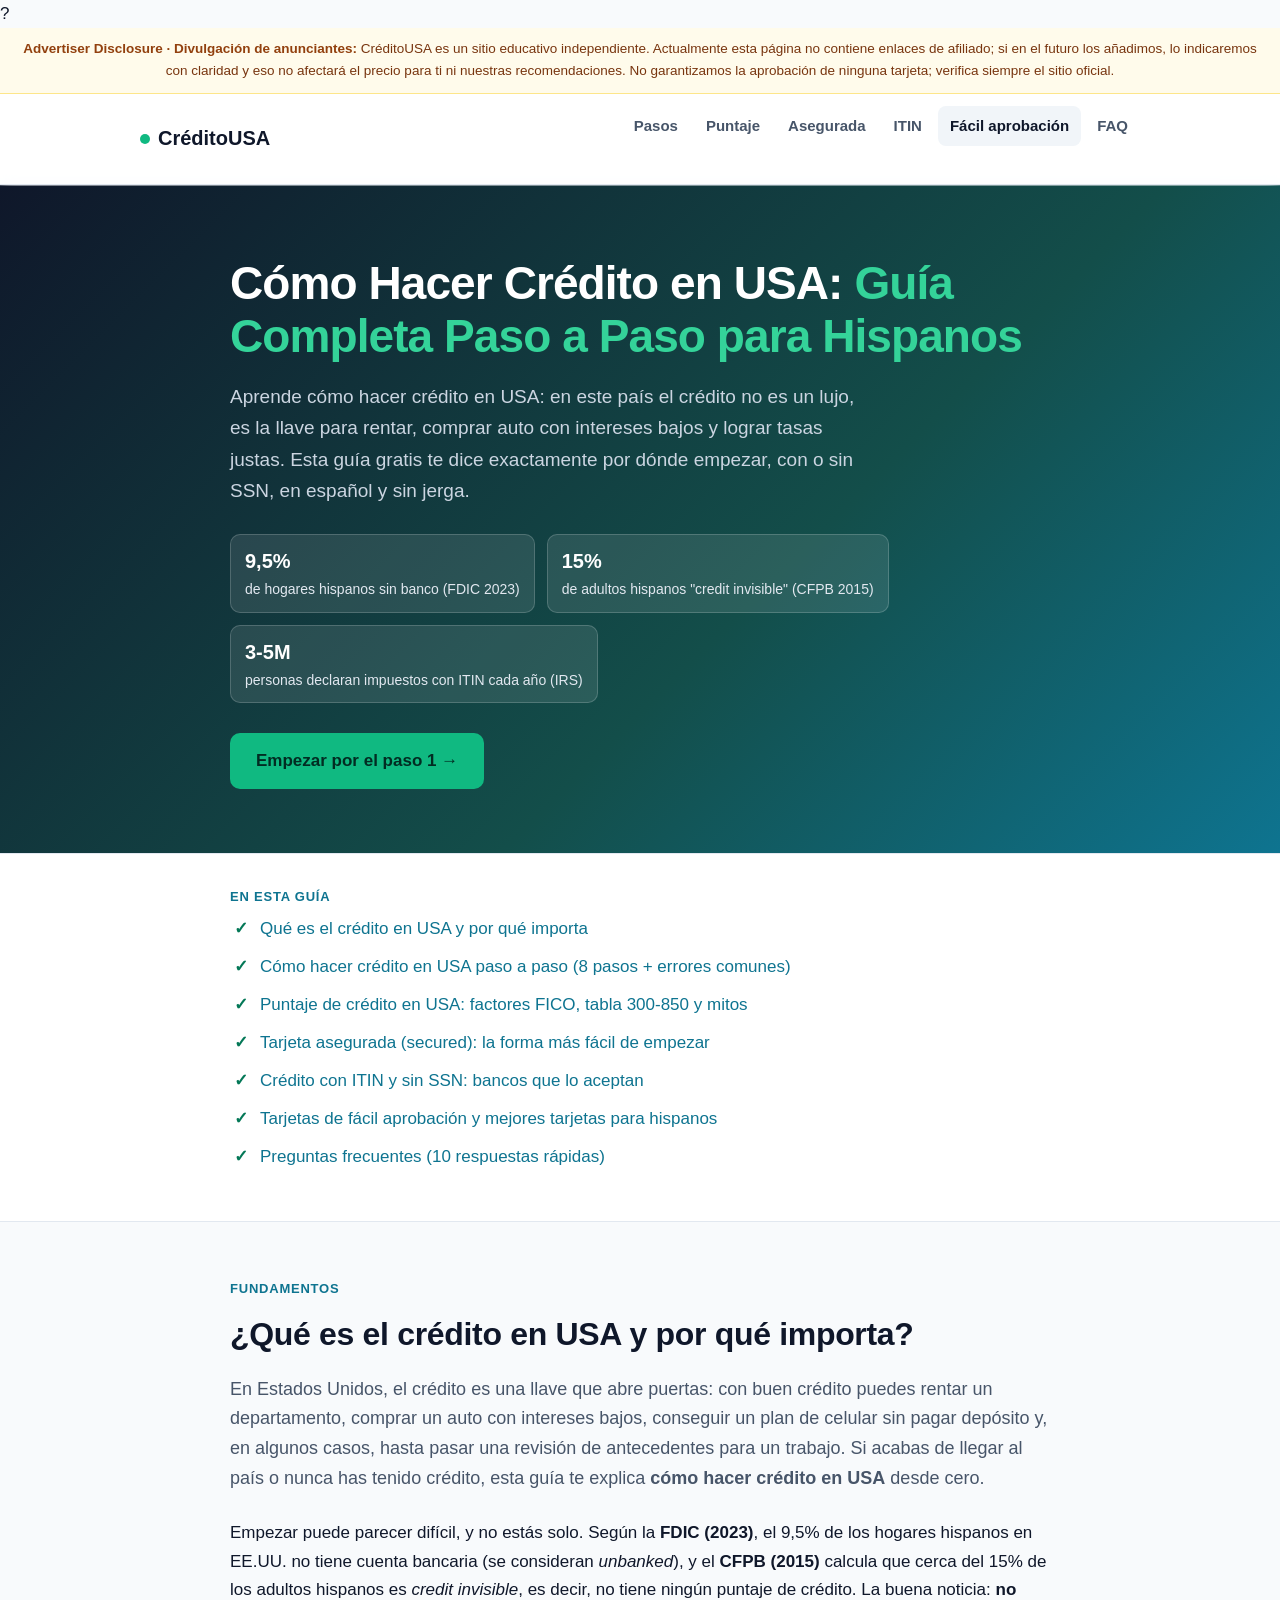
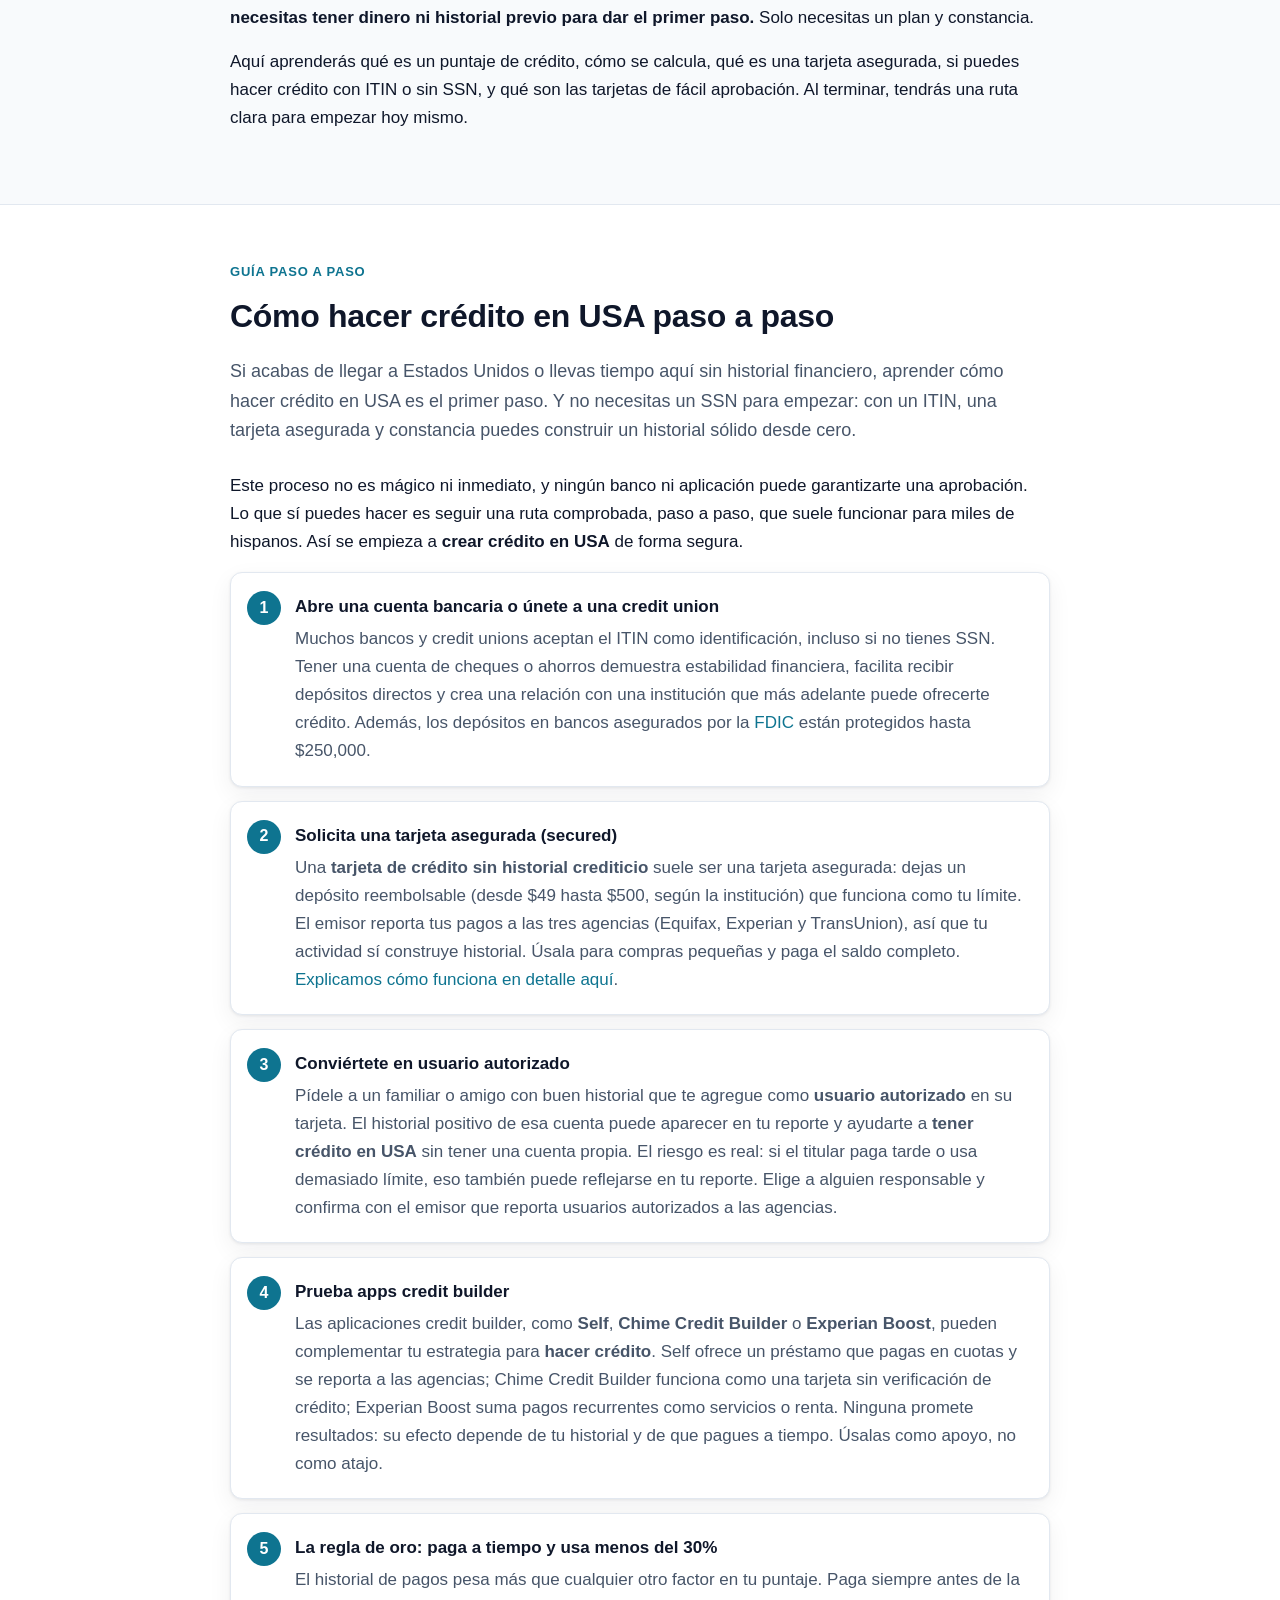
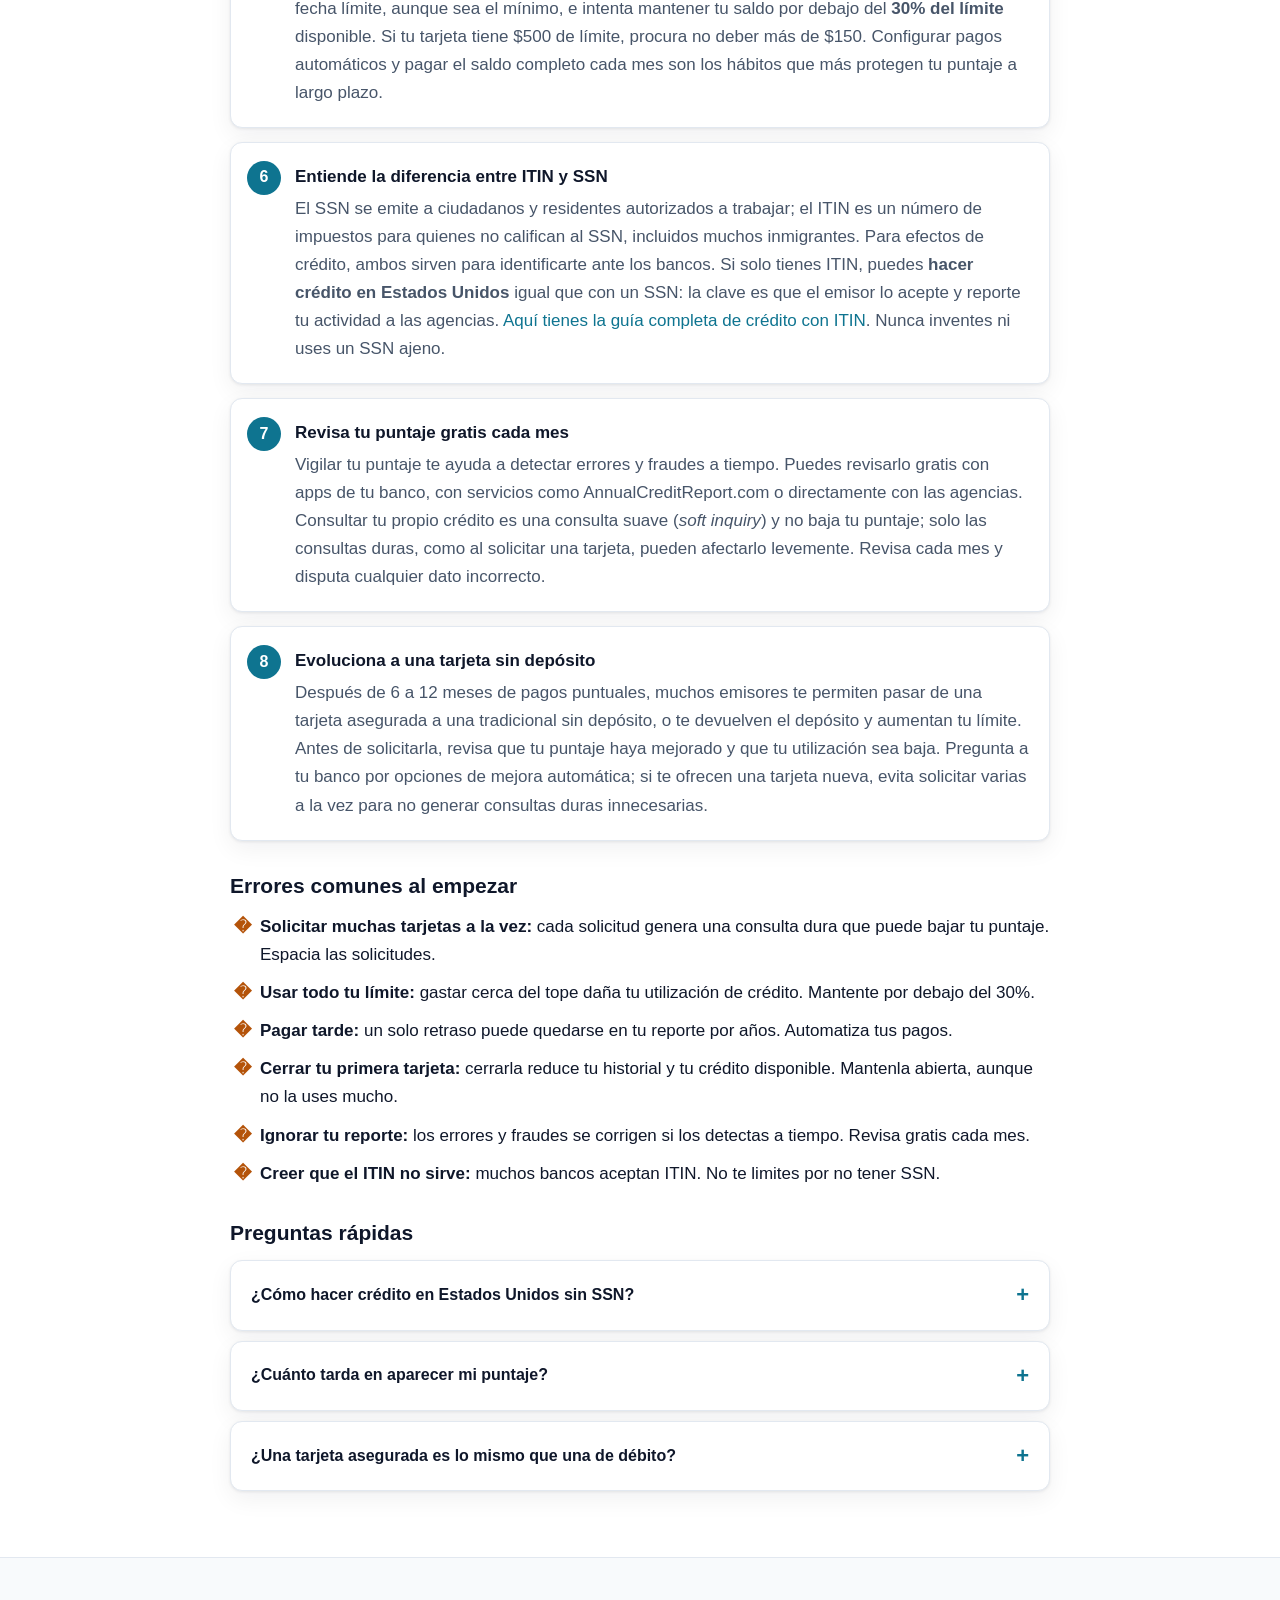
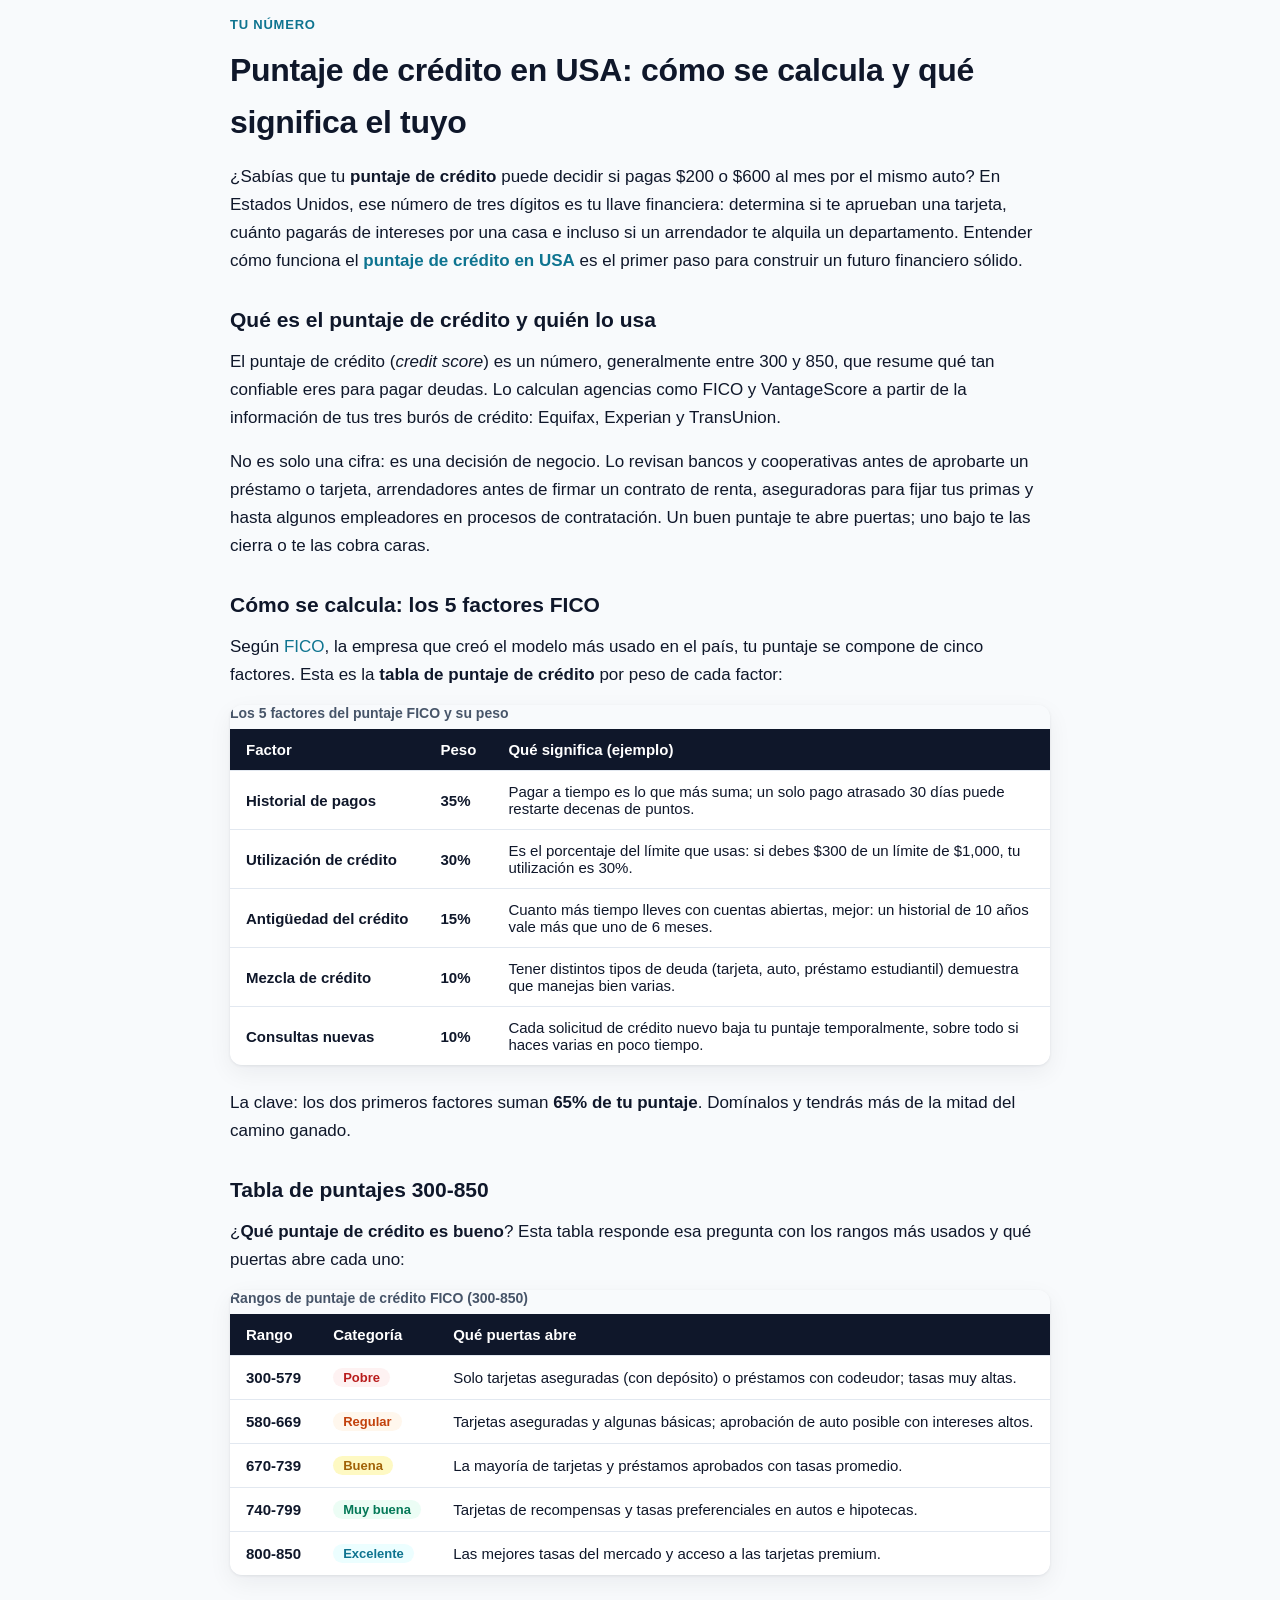
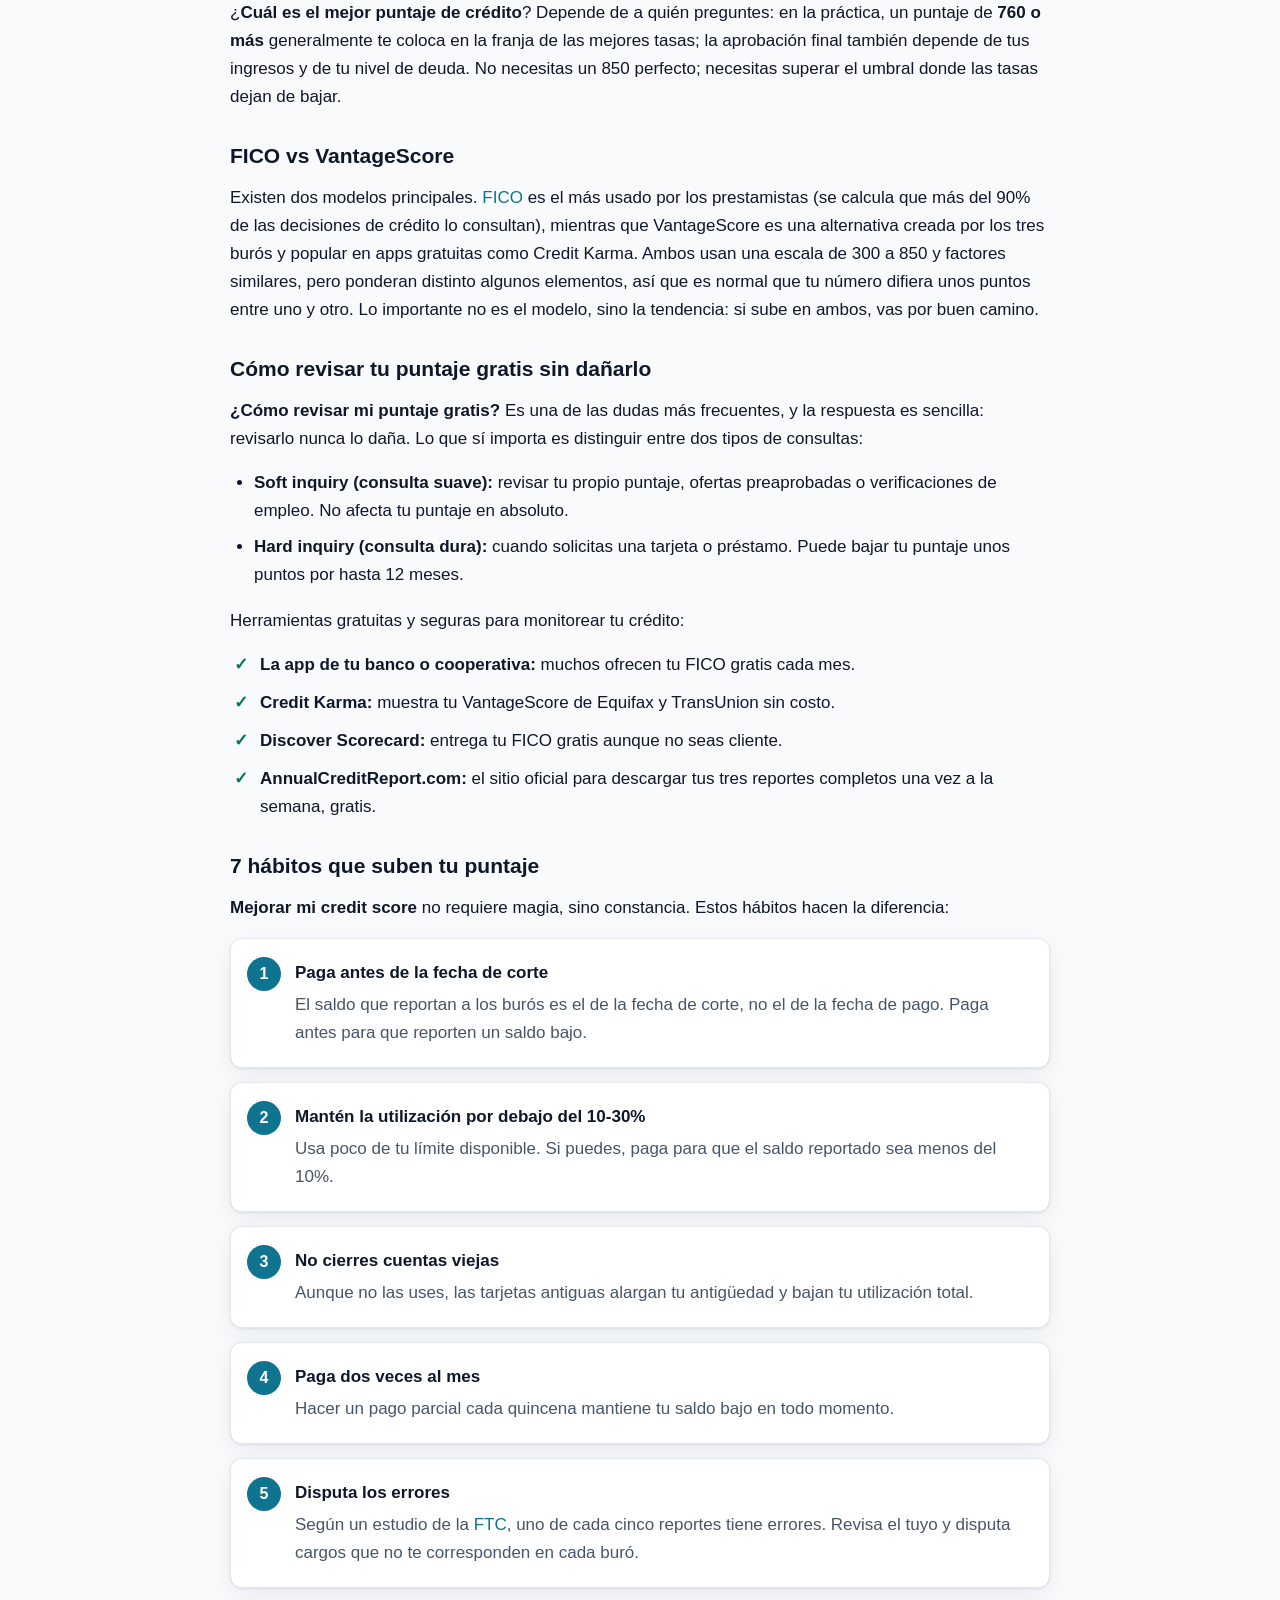
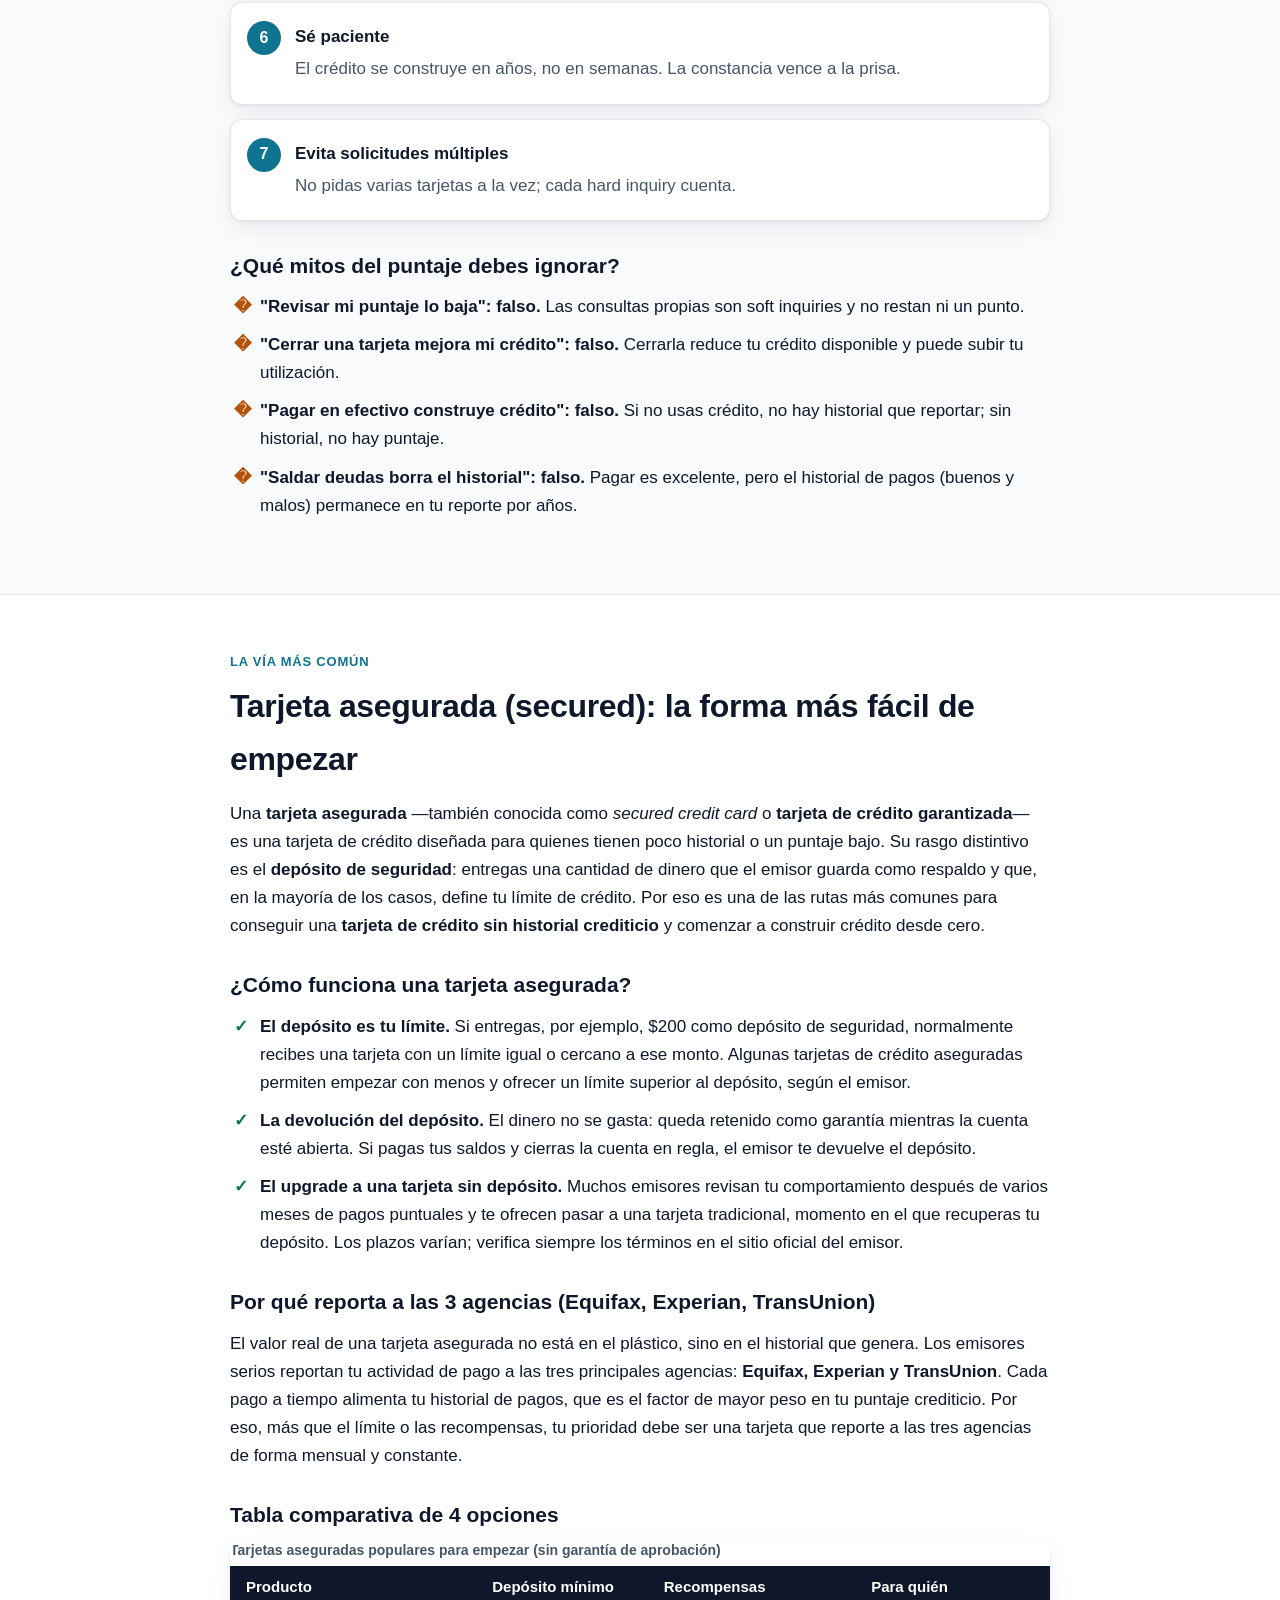
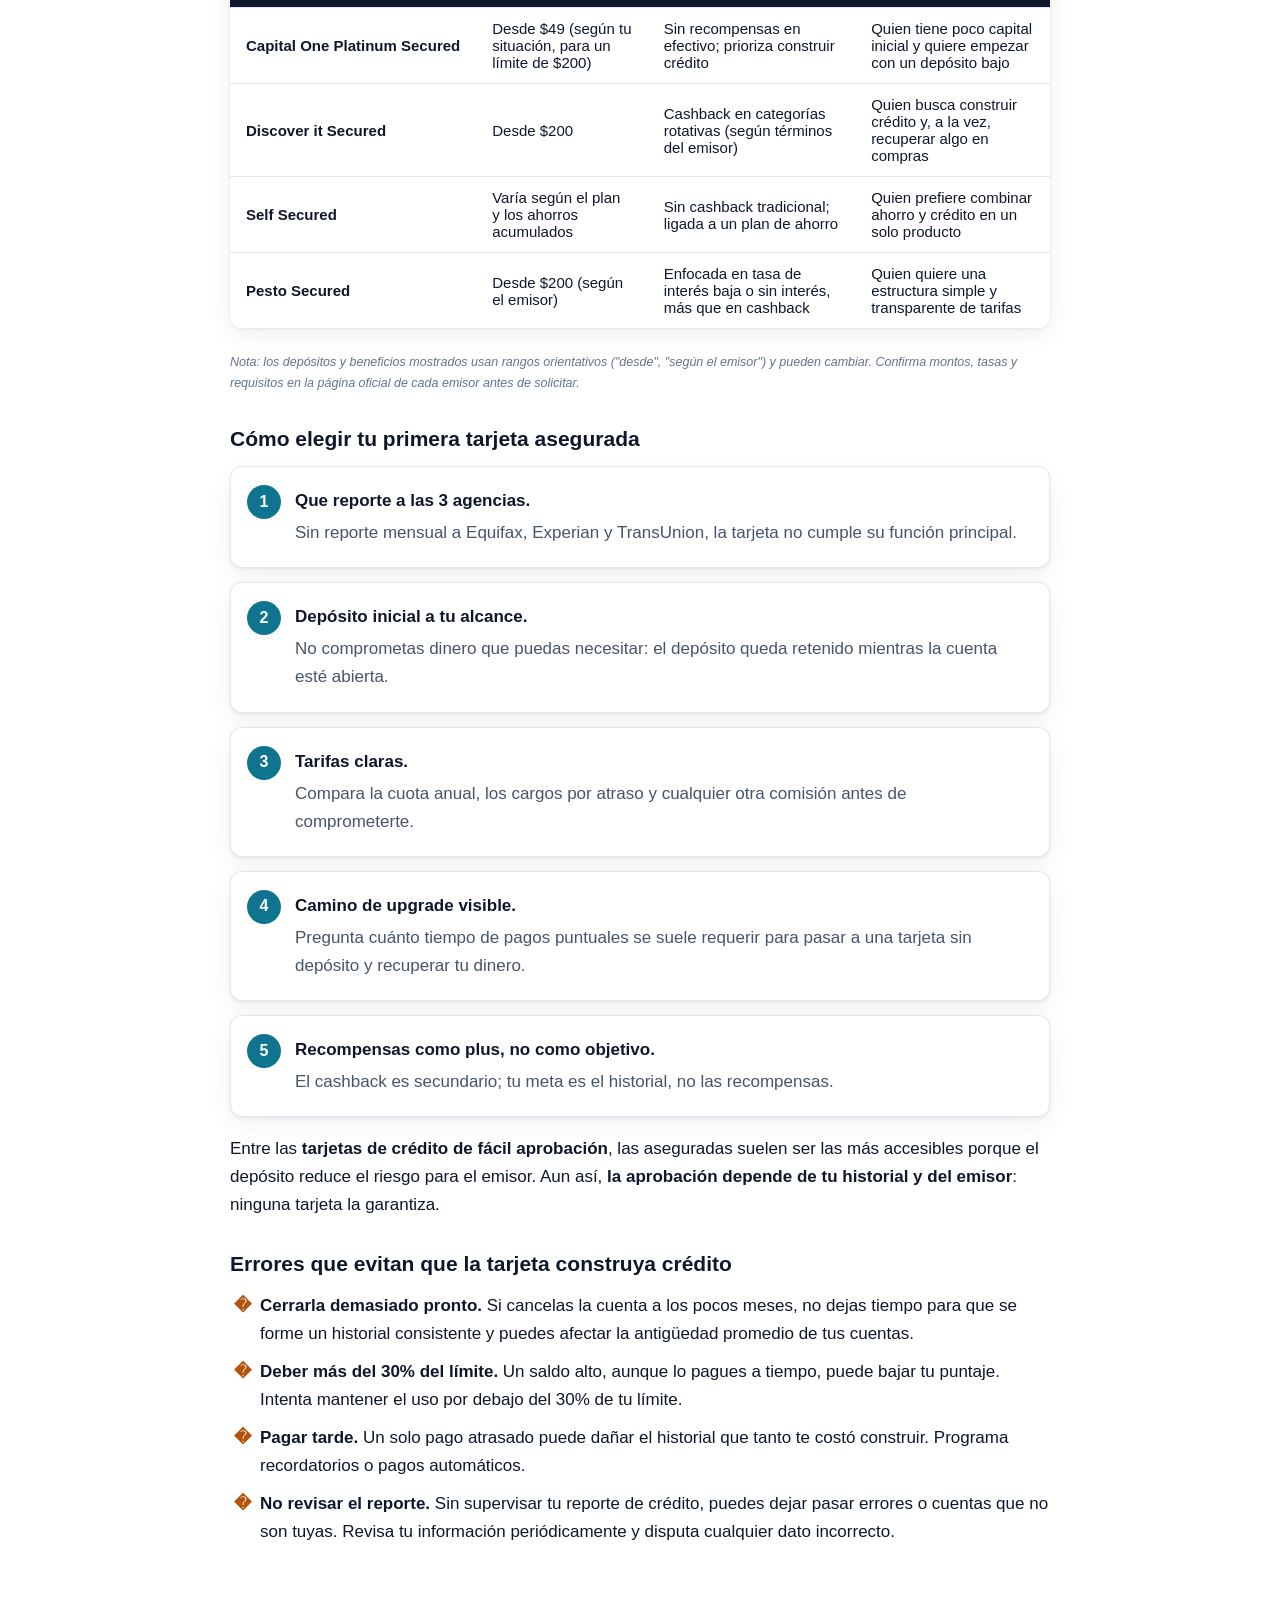
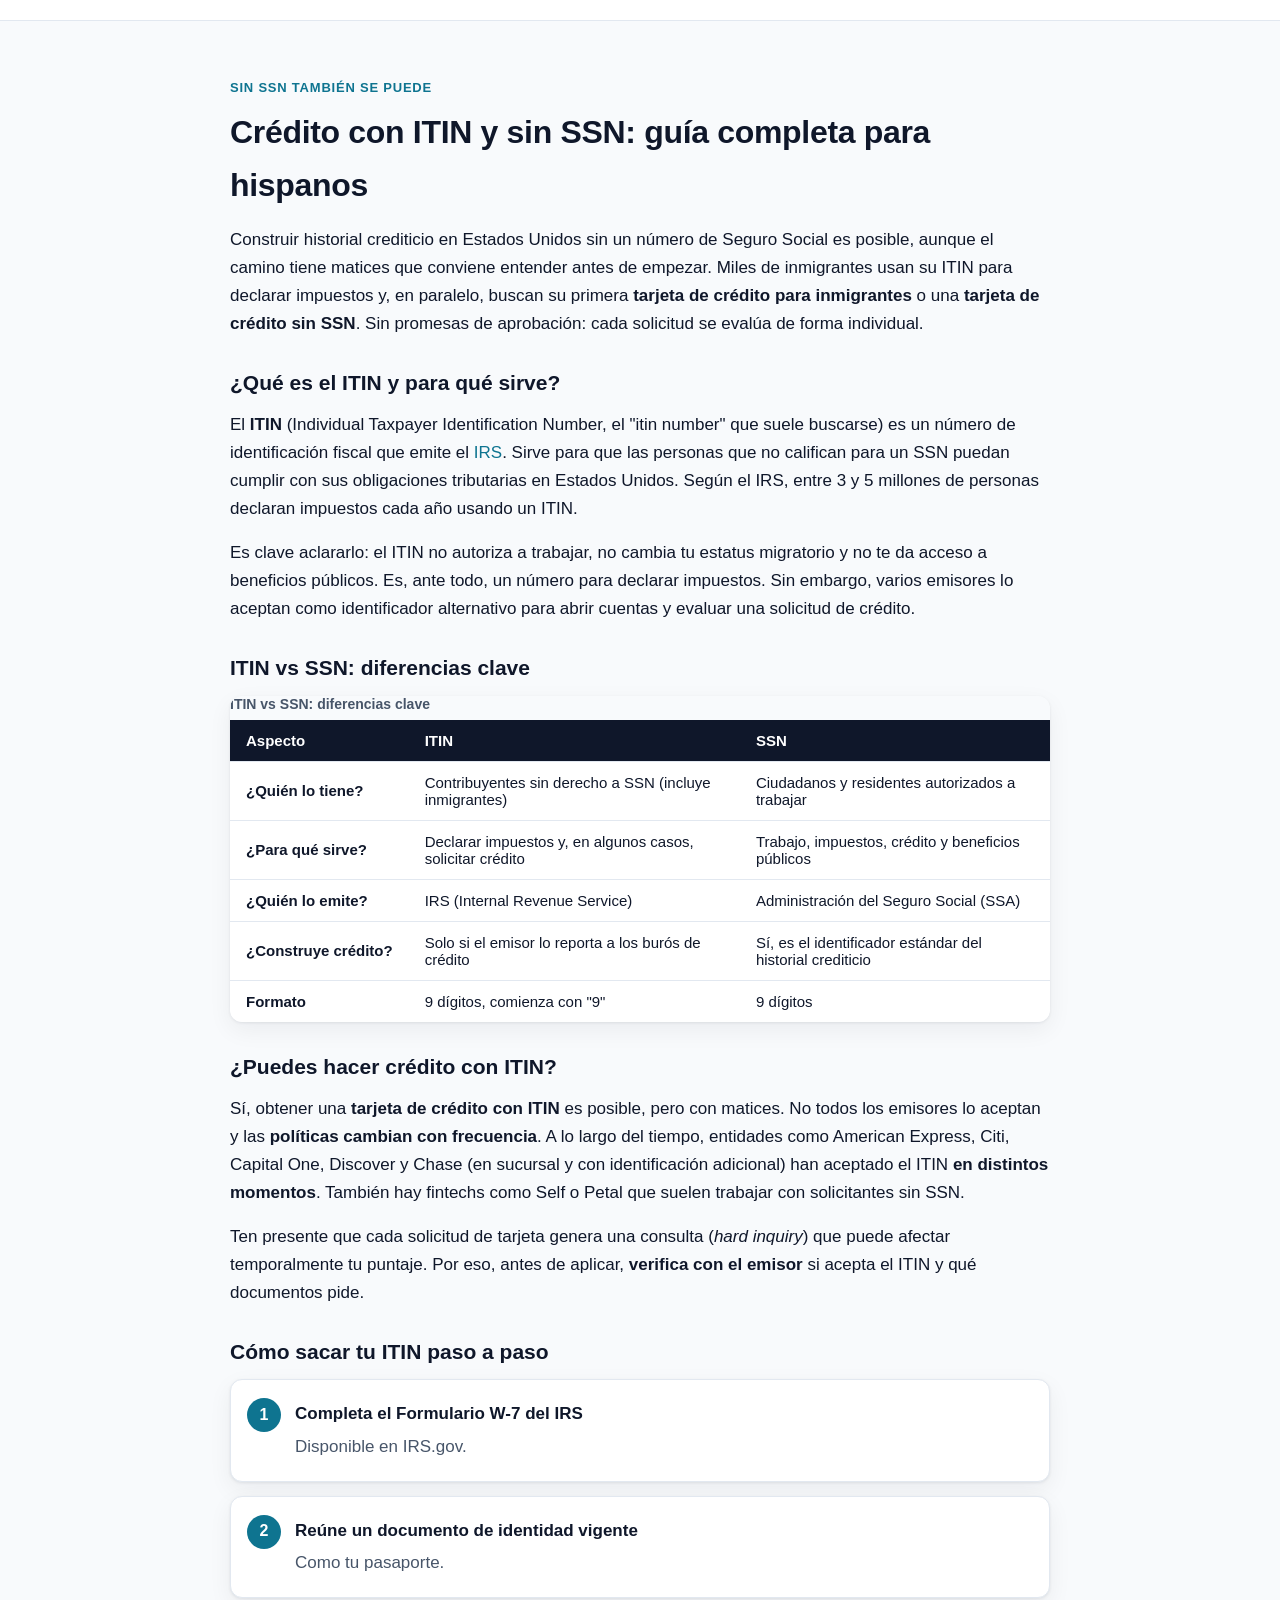
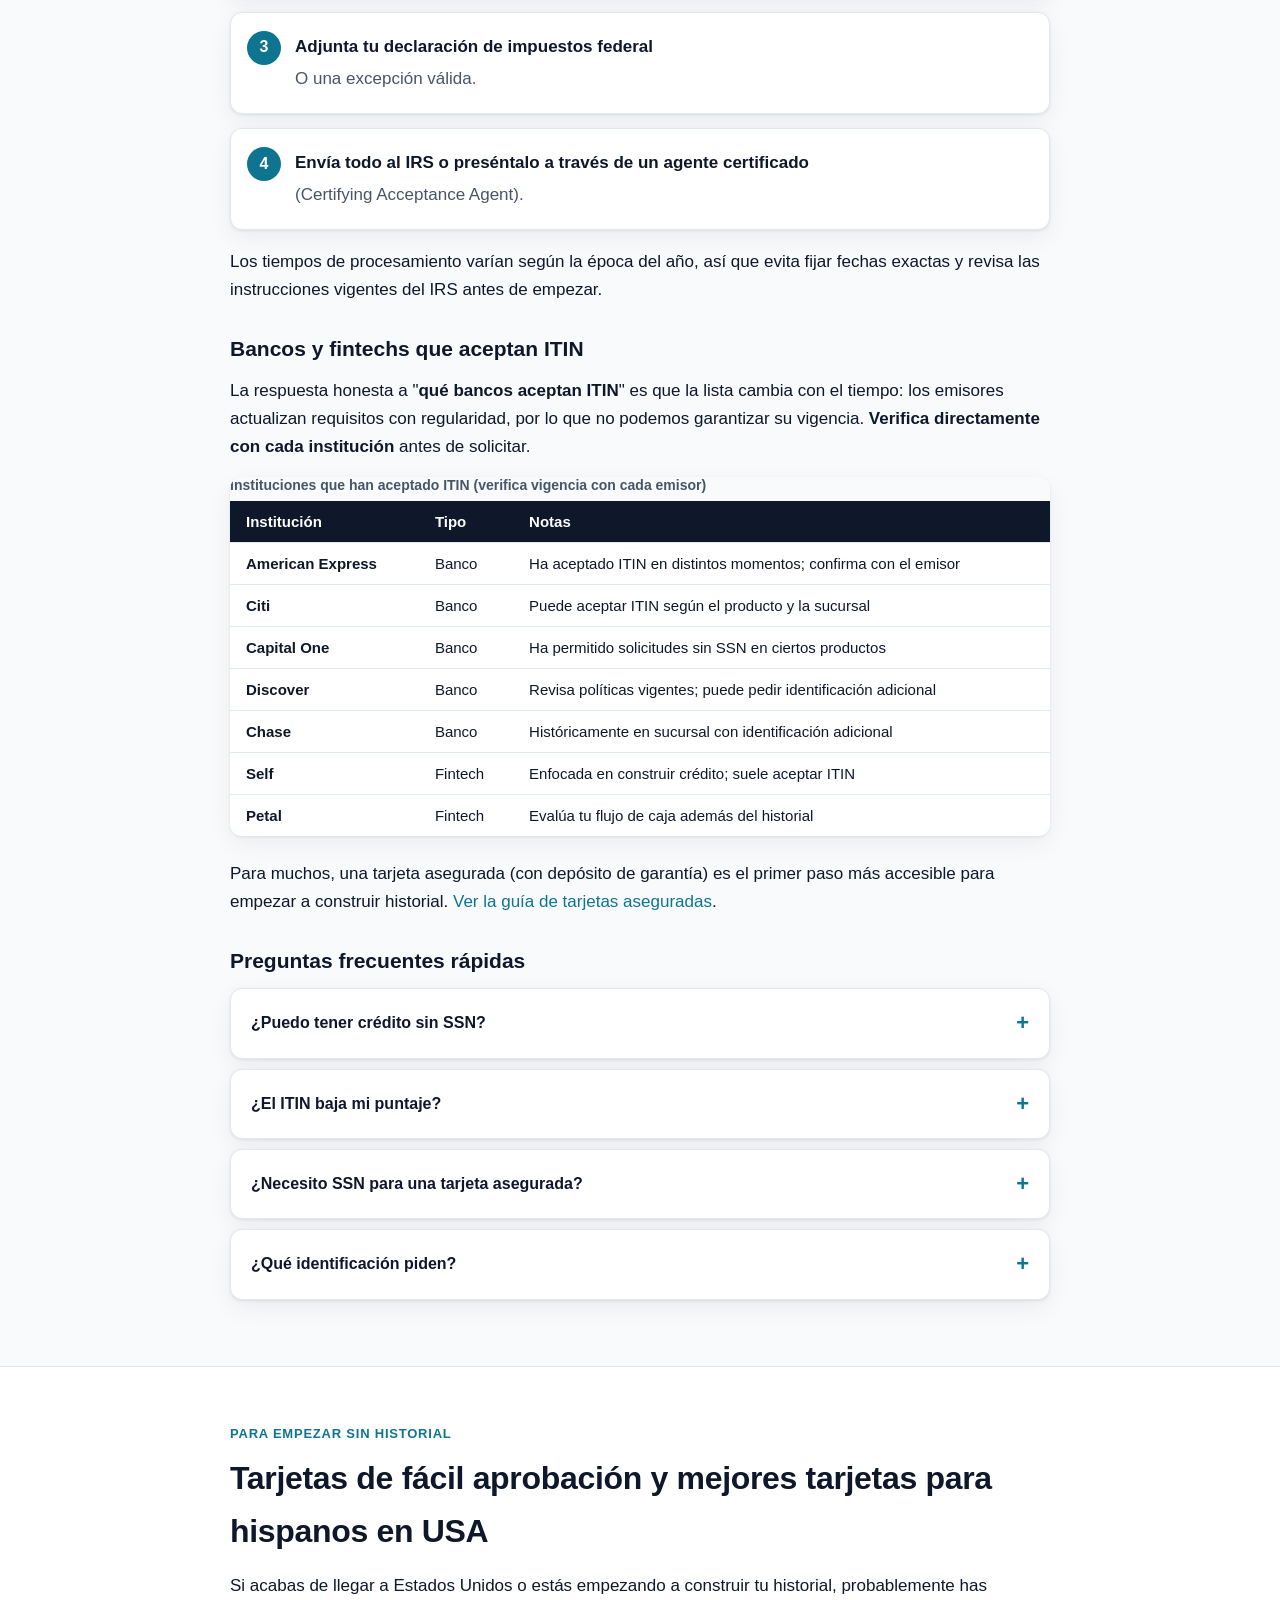
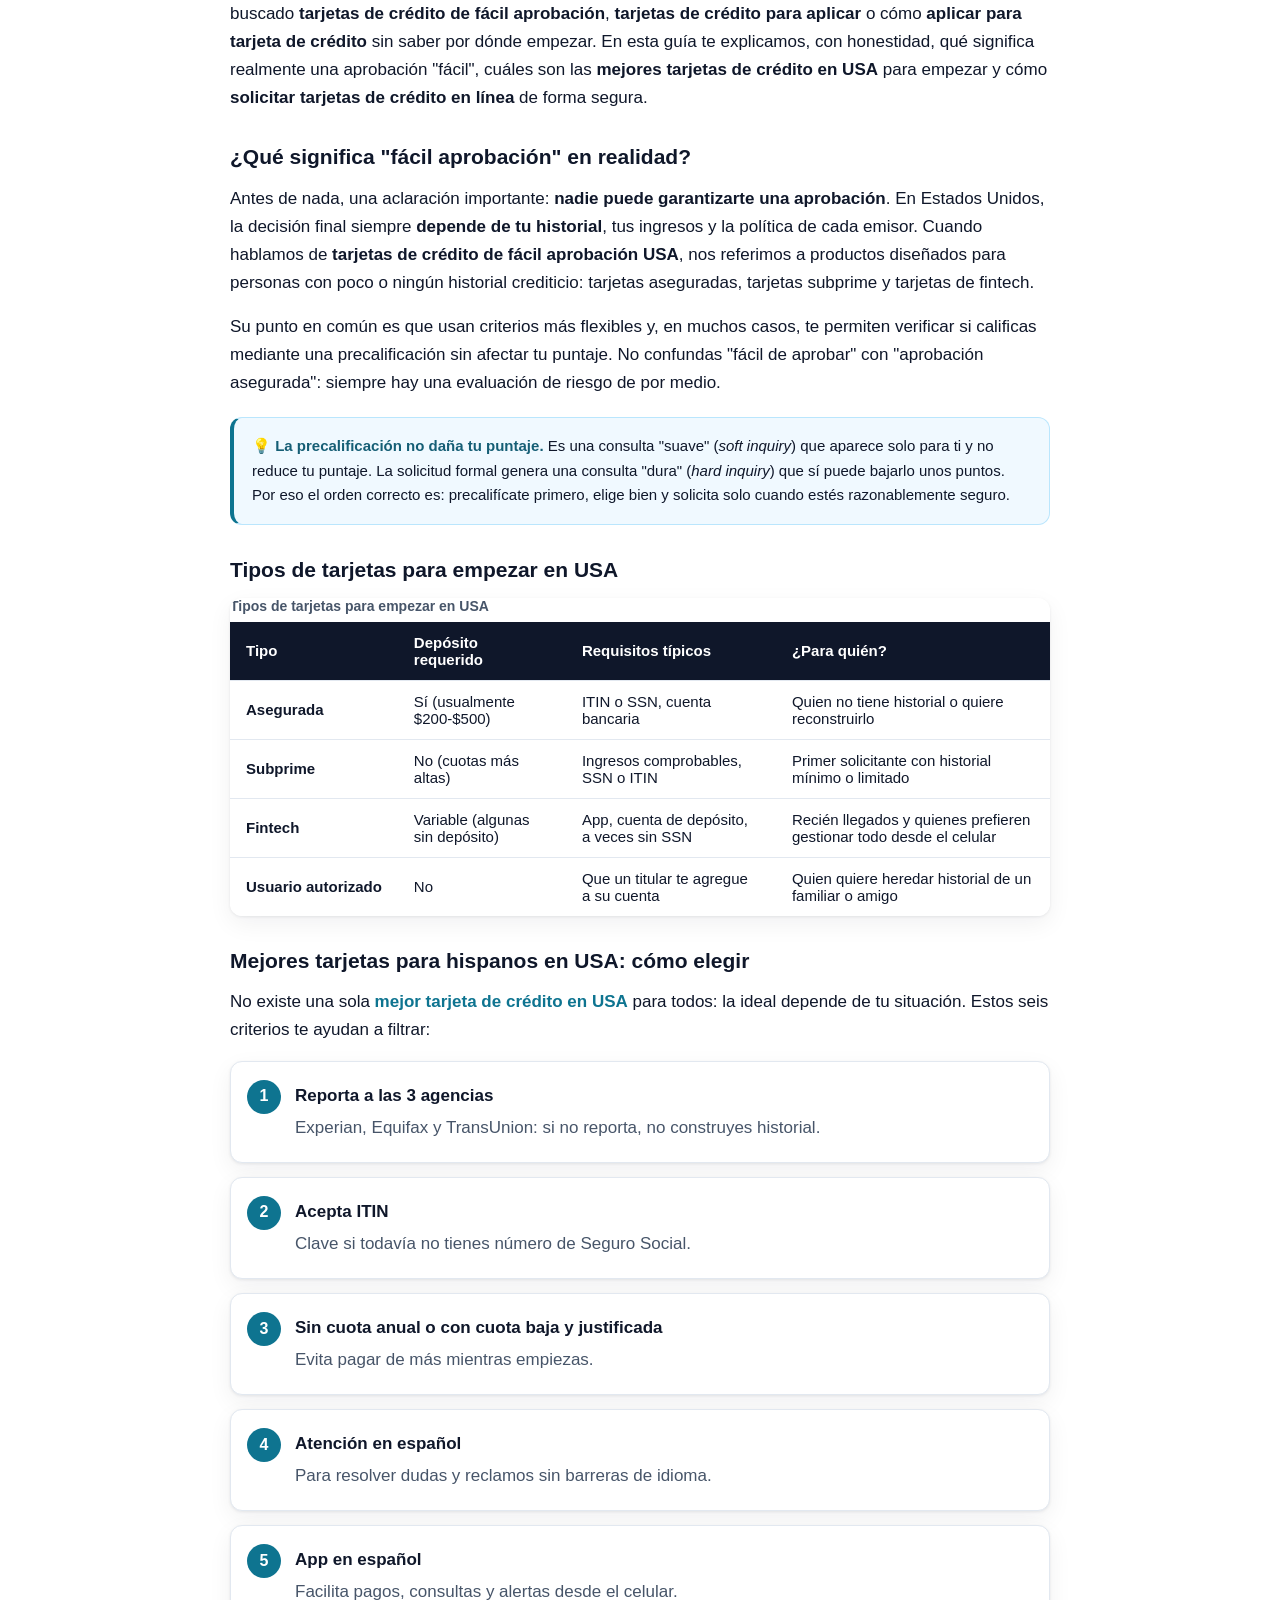
==== index.html @ 1b440df9 "AdSense activado: script ca-pub-7245720759435664 en las 9 paginas + ads.txt" ====
?<!DOCTYPE html>
<html lang="es-US">
<head>
  <meta charset="UTF-8">
  <meta name="viewport" content="width=device-width, initial-scale=1.0">
  <meta name="theme-color" content="#0f172a">
  <meta name="google-site-verification" content="hotkY3q_j-_BG18bc9ECQmOYBZWnYcX5GaTCmYU3yUA">
  <meta name="google-site-verification" content="dNb41MbuG1x6GRv_H_k3tmC1hc7hOc1vpFfg6Ubph-Q">
  <link rel="icon" href="data:image/svg+xml,%3Csvg xmlns='http://www.w3.org/2000/svg' viewBox='0 0 100 100'%3E%3Crect width='100' height='100' rx='22' fill='%230e7490'/%3E%3Ctext x='50' y='70' font-size='54' text-anchor='middle' fill='%23ffffff' font-family='Arial,sans-serif' font-weight='bold'%3EC%3C/text%3E%3C/svg%3E">
  <script async src="https://pagead2.googlesyndication.com/pagead/js/adsbygoogle.js?client=ca-pub-7245720759435664" crossorigin="anonymous"></script>
  <title>Cómo Hacer Crédito en USA: Guía Paso a Paso (2026)</title>
  <meta name="description" content="Aprende cómo hacer crédito en USA paso a paso: tarjeta asegurada, puntaje, ITIN vs SSN y fácil aprobación. Guía para hispanos sin historial.">
  <link rel="canonical" href="https://credito-usa.github.io/">
  <link rel="alternate" hreflang="es-US" href="https://credito-usa.github.io/">
  <link rel="alternate" hreflang="x-default" href="https://credito-usa.github.io/">
  <meta name="robots" content="index, follow, max-image-preview:large, max-snippet:-1, max-video-preview:-1">

  
  <meta property="og:type" content="article">
  <meta property="og:site_name" content="CréditoUSA">
  <meta property="og:title" content="Cómo Hacer Crédito en USA: Guía Paso a Paso (2026)">
  <meta property="og:description" content="Aprende cómo hacer crédito en USA paso a paso: tarjeta asegurada, puntaje de crédito, ITIN vs SSN y tarjetas de fácil aprobación. Guía en español para hispanos sin historial.">
  <meta property="og:url" content="https://credito-usa.github.io/">
  <meta property="og:locale" content="es_US">
  <meta property="og:image" content="https://credito-usa.github.io/og-image.png">
  <meta property="og:image:width" content="1200">
  <meta property="og:image:height" content="630">
  <meta property="og:image:alt" content="CréditoUSA — Cómo hacer crédito en USA: guía paso a paso para hispanos">

  
  <meta name="twitter:card" content="summary_large_image">
  <meta name="twitter:title" content="Cómo Hacer Crédito en USA: Guía Paso a Paso (2026)">
  <meta name="twitter:description" content="Guía en español para hispanos en EE.UU.: cómo hacer crédito sin historial, con SSN o ITIN.">
  <meta name="twitter:image" content="https://credito-usa.github.io/og-image.png">
  <meta name="author" content="Carlos Méndez">
  <meta property="article:published_time" content="2026-08-19">
  <meta property="article:modified_time" content="2026-08-19">

  
  <script type="application/ld+json">
  {
    "@context": "https://schema.org",
    "@id": "https://credito-usa.github.io/#org",
    "@type": "Organization",
    "name": "CréditoUSA",
    "url": "https://credito-usa.github.io/",
    "logo": { "@type": "ImageObject", "url": "https://credito-usa.github.io/og-image.png", "width": 1200, "height": 630 },
    "description": "Guía educativa en español para hispanos en EE.UU. sobre cómo hacer crédito: puntaje de crédito, tarjetas aseguradas, tarjetas con ITIN y finanzas personales."
  }
  </script>

  
  <script type="application/ld+json">
  {
    "@context": "https://schema.org",
    "@type": "WebSite",
    "name": "CréditoUSA",
    "url": "https://credito-usa.github.io/",
    "inLanguage": "es-US",
    "publisher": { "@id": "https://credito-usa.github.io/#org" }
  }
  </script>

  
  <script type="application/ld+json">
  {
    "@context": "https://schema.org",
    "@type": "WebPage",
    "name": "Cómo Hacer Crédito en USA: Guía Paso a Paso (2026)",
    "url": "https://credito-usa.github.io/",
    "inLanguage": "es-US",
    "datePublished": "2026-08-19",
    "dateModified": "2026-08-19",
    "author": { "@id": "https://credito-usa.github.io/#author" },
    "primaryImageOfPage": { "@type": "ImageObject", "url": "https://credito-usa.github.io/og-image.png", "width": 1200, "height": 630 },
    "mainEntity": { "@id": "https://credito-usa.github.io/#article" },
    "isPartOf": { "@type": "WebSite", "name": "CréditoUSA", "url": "https://credito-usa.github.io/" }
  }
  </script>

  
  <script type="application/ld+json">
  {
    "@context": "https://schema.org",
    "@id": "https://credito-usa.github.io/#article",
    "@type": "Article",
    "headline": "Cómo Hacer Crédito en USA: Guía Paso a Paso (2026)",
    "articleSection": "Educación financiera",
    "keywords": "como hacer credito en usa, puntaje de credito, tarjeta asegurada, tarjeta de credito con itin, tarjetas de credito de facil aprobacion, mejores tarjetas de credito en usa",
    "description": "Guía completa en español para hispanos en EE.UU.: cómo hacer crédito paso a paso, tarjetas aseguradas, puntaje de crédito, crédito con ITIN y tarjetas de fácil aprobación.",
    "image": "https://credito-usa.github.io/og-image.png",
    "author": { "@id": "https://credito-usa.github.io/#author" },
    "publisher": { "@id": "https://credito-usa.github.io/#org" },
    "datePublished": "2026-08-19",
    "dateModified": "2026-08-19",
    "mainEntityOfPage": "https://credito-usa.github.io/",
    "inLanguage": "es-US",
    "about": ["Crédito en Estados Unidos", "Finanzas personales para hispanos", "Tarjetas de crédito aseguradas", "ITIN y crédito", "Puntaje de crédito"]
  }
  </script>

  
  <script type="application/ld+json">
  {
    "@context": "https://schema.org",
    "@id": "https://credito-usa.github.io/#author",
    "@type": "Person",
    "name": "Carlos Méndez",
    "jobTitle": "Educador financiero",
    "description": "Educador financiero con más de 10 años ayudando a familias latinas en EE.UU. a abrir sus primeras cuentas y construir crédito. Certificado en educación financiera y exasesor en una cooperativa de crédito comunitaria.",
    "knowsAbout": ["Crédito", "Finanzas personales", "Tarjetas de crédito", "ITIN", "Puntaje de crédito"],
    "url": "https://credito-usa.github.io/acerca-de.html"
  }
  </script>

  
  <script type="application/ld+json">
  {
    "@context": "https://schema.org",
    "@type": "FAQPage",
    "mainEntity": [
      {
        "@type": "Question",
        "name": "¿Puedo hacer crédito en USA sin SSN?",
        "acceptedAnswer": { "@type": "Answer", "text": "Sí. Puedes solicitar un ITIN ante el IRS y usarlo para abrir cuentas y pedir tarjetas en bancos y fintechs que lo acepten. También puedes empezar como usuario autorizado o con ciertos servicios de construcción de crédito, aunque la mayoría pedirá alguna identificación fiscal." }
      },
      {
        "@type": "Question",
        "name": "¿Cuánto tarda en aparecer mi puntaje de crédito?",
        "acceptedAnswer": { "@type": "Answer", "text": "Por lo general, tu puntaje puede aparecer entre 3 y 6 meses después de que abres tu primera cuenta que reporta a las agencias. FICO necesita al menos unos meses de historial para generar un puntaje." }
      },
      {
        "@type": "Question",
        "name": "¿La tarjeta asegurada construye crédito?",
        "acceptedAnswer": { "@type": "Answer", "text": "Sí, si el emisor reporta tu actividad a las agencias de crédito (Equifax, Experian y TransUnion). Por eso es clave elegir una tarjeta asegurada que reporte a las tres." }
      },
      {
        "@type": "Question",
        "name": "¿Qué puntaje necesito para una buena tarjeta de crédito?",
        "acceptedAnswer": { "@type": "Answer", "text": "En general, un puntaje de 670 o más se considera \"bueno\" y te abre la puerta a tarjetas con mejores términos. Muchas tarjetas de recompensas piden 700 o más." }
      },
      {
        "@type": "Question",
        "name": "¿Puedo usar mi ITIN para solicitar una tarjeta de crédito?",
        "acceptedAnswer": { "@type": "Answer", "text": "Sí, varios bancos grandes y fintechs aceptan ITIN. La disponibilidad cambia con el tiempo, así que confirma con el emisor antes de aplicar." }
      },
      {
        "@type": "Question",
        "name": "¿Cuánto depósito necesito para una tarjeta asegurada?",
        "acceptedAnswer": { "@type": "Answer", "text": "Depende del emisor. Puede ir desde $49 o $200 hasta $500 o más. El depósito normalmente define tu límite de crédito y se devuelve si mantienes la cuenta al día." }
      },
      {
        "@type": "Question",
        "name": "¿Ser usuario autorizado me da crédito?",
        "acceptedAnswer": { "@type": "Answer", "text": "Puede ayudarte, si el titular paga a tiempo y el emisor reporta a los autorizados a las agencias de crédito. Es una forma rápida de sumar historial positivo, aunque no reemplaza tener tu propia cuenta." }
      },
      {
        "@type": "Question",
        "name": "¿Revisar mi puntaje baja mi crédito?",
        "acceptedAnswer": { "@type": "Answer", "text": "No. Revisar tu propio puntaje es una \"consulta suave\" (soft inquiry) y no afecta tu puntaje. Solo las solicitudes de crédito nuevas (hard inquiries) pueden bajarlo unos puntos de forma temporal." }
      },
      {
        "@type": "Question",
        "name": "¿Cuánto debo usar de mi tarjeta cada mes?",
        "acceptedAnswer": { "@type": "Answer", "text": "Lo ideal es usar menos del 30% de tu límite, y mejor aún menos del 10%. Si tu límite es de $300, trata de no deber más de $90 al momento del corte." }
      },
      {
        "@type": "Question",
        "name": "¿Puedo hacer crédito con una app como Self o Chime?",
        "acceptedAnswer": { "@type": "Answer", "text": "Sí, estas apps pueden reportar tus pagos o un pequeño préstamo a las agencias de crédito, lo que puede ayudarte a generar historial si no tienes otra cuenta. Revisa que reporten a las tres agencias y cuáles son sus cuotas." }
      }
    ]
  }
  </script>

  <style>:root{--bg:#f8fafc;--surface:#ffffff;--ink:#0f172a;--ink-soft:#475569;--brand:#0e7490;--brand-dark:#155e75;--accent:#10b981;--accent-dark:#047857;--gold:#d97706;--line:#e2e8f0;--warn-bg:#fffbeb;--warn-line:#fde68a;--danger-soft:#fef2f2;--radius:12px;--shadow:0 1px 3px rgba(15,23,42,.08),0 8px 24px rgba(15,23,42,.06);--shadow-lg:0 4px 12px rgba(15,23,42,.10),0 16px 40px rgba(15,23,42,.10);--font:-apple-system,BlinkMacSystemFont,"Segoe UI",Roboto,"Helvetica Neue",Arial,sans-serif;}*{box-sizing:border-box;margin:0;padding:0;}html{scroll-behavior:smooth;}body{font-family:var(--font);background:var(--bg);color:var(--ink);line-height:1.65;font-size:17px;}img{max-width:100%;display:block;}a{color:var(--brand);text-decoration:none;}a:hover{text-decoration:underline;}.container{max-width:860px;margin:0 auto;padding:0 20px;}.container-wide{max-width:1040px;margin:0 auto;padding:0 20px;}.ftc-bar{background:var(--warn-bg);border-bottom:1px solid var(--warn-line);font-size:13.5px;color:#78350f;padding:10px 20px;text-align:center;}.ftc-bar strong{color:#92400e;}.site-header{position:sticky;top:0;z-index:50;background:rgba(255,255,255,.92);backdrop-filter:blur(8px);border-bottom:1px solid var(--line);}.navbar{display:flex;align-items:center;justify-content:space-between;padding:12px 20px;max-width:1040px;margin:0 auto;}.brand{font-weight:800;font-size:20px;color:var(--ink);display:flex;align-items:center;gap:8px;}.brand .dot{width:10px;height:10px;border-radius:50%;background:var(--accent);display:inline-block;}.nav-links{display:flex;gap:4px;list-style:none;flex-wrap:wrap;}.nav-links a{display:block;padding:8px 12px;border-radius:8px;color:var(--ink-soft);font-size:15px;font-weight:600;}.nav-links a:hover{background:#f1f5f9;color:var(--ink);text-decoration:none;}.nav-toggle{display:none;background:none;border:1px solid var(--line);border-radius:8px;padding:8px 12px;font-size:18px;cursor:pointer;}.hero{background:linear-gradient(135deg,#0f172a 0%,#134e4a 60%,#0e7490 100%);color:#fff;padding:72px 0 64px;}.hero h1{font-size:clamp(30px,5vw,46px);line-height:1.15;font-weight:800;letter-spacing:-.02em;margin-bottom:18px;}.hero h1 span{color:#34d399;}.hero .sub{font-size:19px;color:#cbd5e1;max-width:640px;margin-bottom:28px;}.stat-chips{display:flex;gap:12px;flex-wrap:wrap;margin-bottom:30px;}.stat-chip{background:rgba(255,255,255,.10);border:1px solid rgba(255,255,255,.18);border-radius:10px;padding:10px 14px;font-size:14px;color:#e2e8f0;}.stat-chip strong{display:block;font-size:20px;color:#fff;}.hero-cta{display:inline-block;background:var(--accent);color:#022c22;font-weight:700;padding:14px 26px;border-radius:10px;font-size:17px;}.hero-cta:hover{background:#34d399;text-decoration:none;}section{padding:56px 0;}section.alt{background:var(--surface);border-top:1px solid var(--line);border-bottom:1px solid var(--line);}.eyebrow{color:var(--brand);font-weight:700;text-transform:uppercase;letter-spacing:.06em;font-size:13px;margin-bottom:8px;}h2.section-title{font-size:clamp(24px,3.5vw,32px);font-weight:800;letter-spacing:-.01em;margin-bottom:14px;}.lead{font-size:18px;color:var(--ink-soft);margin-bottom:26px;}h3{font-size:21px;font-weight:700;margin:28px 0 10px;}p{margin-bottom:16px;}ul,ol{margin:0 0 18px 24px;}li{margin-bottom:8px;}.card{background:var(--surface);border:1px solid var(--line);border-radius:var(--radius);padding:22px;box-shadow:var(--shadow);margin-bottom:16px;}.card h3{margin-top:0;}.steps{counter-reset:step;list-style:none;margin-left:0;}.steps li{counter-increment:step;position:relative;background:var(--surface);border:1px solid var(--line);border-radius:var(--radius);padding:20px 20px 20px 64px;margin-bottom:14px;box-shadow:var(--shadow);}.steps li::before{content:counter(step);position:absolute;left:16px;top:18px;width:34px;height:34px;border-radius:50%;background:var(--brand);color:#fff;font-weight:800;font-size:16px;display:flex;align-items:center;justify-content:center;}.steps li strong{font-size:17px;}.steps li p{margin:4px 0 0;color:var(--ink-soft);}.table-wrap{overflow-x:auto;margin-bottom:24px;border-radius:var(--radius);box-shadow:var(--shadow);}.table-wrap .score-table{margin-bottom:0;box-shadow:none;}.score-table{width:100%;border-collapse:collapse;background:var(--surface);border-radius:var(--radius);overflow:hidden;box-shadow:var(--shadow);}.score-table th,.score-table td{padding:12px 16px;text-align:left;border-bottom:1px solid var(--line);font-size:15px;}.score-table th{background:#0f172a;color:#fff;font-weight:700;}.score-table tr:last-child td{border-bottom:none;}.score-table .range{font-weight:800;white-space:nowrap;}.badge{display:inline-block;padding:2px 10px;border-radius:999px;font-size:13px;font-weight:700;}.badge-poor{background:var(--danger-soft);color:#b91c1c;}.badge-fair{background:#fff7ed;color:#c2410c;}.badge-good{background:#fef9c3;color:#a16207;}.badge-vgood{background:#ecfdf5;color:#047857;}.badge-exc{background:#ecfeff;color:#0e7490;}.cta-grid{display:grid;grid-template-columns:repeat(auto-fit,minmax(240px,1fr));gap:16px;margin:24px 0;}.cta-card{background:var(--surface);border:1px solid var(--line);border-radius:var(--radius);padding:22px;box-shadow:var(--shadow);display:flex;flex-direction:column;gap:10px;}.cta-card h3{font-size:17px;margin:0;}.cta-card p{font-size:14.5px;color:var(--ink-soft);margin:0;flex:1;}.cta-btn{display:inline-block;background:var(--brand);color:#fff;font-weight:700;padding:11px 18px;border-radius:9px;text-align:center;font-size:15px;}.cta-btn:hover{background:var(--brand-dark);text-decoration:none;}.cta-note{font-size:12.5px;color:#64748b;font-style:italic;}details.faq{background:var(--surface);border:1px solid var(--line);border-radius:var(--radius);margin-bottom:10px;box-shadow:var(--shadow);overflow:hidden;}details.faq summary{cursor:pointer;padding:16px 20px;font-weight:700;font-size:16px;list-style:none;display:flex;justify-content:space-between;align-items:center;gap:12px;}details.faq summary::-webkit-details-marker{display:none;}details.faq summary::after{content:"+";font-size:22px;color:var(--brand);font-weight:700;}details.faq[open] summary::after{content:"−";}details.faq .faq-body{padding:0 20px 18px;color:var(--ink-soft);font-size:15.5px;}.callout{background:#f0f9ff;border:1px solid #bae6fd;border-left:4px solid #0e7490;border-radius:var(--radius);padding:16px 18px;margin:20px 0;font-size:15px;}.callout strong{color:var(--brand-dark);}.callout-warn{background:var(--warn-bg);border:1px solid var(--warn-line);border-left:4px solid #d97706;}.callout-warn strong{color:#92400e;}.checklist{list-style:none;margin-left:0;}.checklist li{padding-left:30px;position:relative;margin-bottom:10px;}.checklist li::before{content:"✓";position:absolute;left:4px;top:0;color:var(--accent-dark);font-weight:800;}.alert-list li::before{content:"� ";color:#b45309;}.author-box{display:flex;gap:18px;align-items:flex-start;background:var(--surface);border:1px solid var(--line);border-radius:var(--radius);padding:22px;box-shadow:var(--shadow);margin-top:34px;}.author-avatar{width:64px;height:64px;border-radius:50%;flex-shrink:0;background:linear-gradient(135deg,var(--brand),var(--accent));color:#fff;font-weight:800;font-size:22px;display:flex;align-items:center;justify-content:center;}.author-box h3{margin:0 0 4px;font-size:18px;}.author-box .role{color:var(--brand);font-weight:600;font-size:14px;margin-bottom:8px;}.author-box p{font-size:14.5px;color:var(--ink-soft);margin:0;}.review-note{margin-top:12px;font-size:13.5px;color:var(--ink-soft);}.review-note strong{color:var(--accent-dark);}.disclaimer-box{background:#f1f5f9;border:1px solid var(--line);border-radius:var(--radius);padding:18px 20px;font-size:14px;color:var(--ink-soft);margin-top:24px;}.disclaimer-box strong{color:var(--ink);}.site-footer{background:#0f172a;color:#94a3b8;padding:40px 0 32px;margin-top:40px;font-size:14px;}.site-footer .brand{color:#fff;margin-bottom:10px;}.site-footer a{color:#cbd5e1;}.footer-links{display:flex;gap:18px;flex-wrap:wrap;margin:12px 0;}.footer-links a:hover{color:#fff;}.table-caption{font-size:14px;color:var(--ink-soft);font-weight:600;margin:0 0 8px;text-align:left;}@media (max-width:720px){.nav-toggle{display:block;}.nav-links{display:none;position:absolute;top:100%;left:0;right:0;background:var(--surface);border-bottom:1px solid var(--line);flex-direction:column;padding:8px;}.nav-links.open{display:flex;}.hero{padding:48px 0 44px;}section{padding:44px 0;}.author-box{flex-direction:column;}}</style><noscript></noscript>
</head>
<body>

  <div class="ftc-bar">
    <strong>Advertiser Disclosure · Divulgación de anunciantes:</strong> CréditoUSA es un sitio educativo independiente. Actualmente esta página no contiene enlaces de afiliado; si en el futuro los añadimos, lo indicaremos con claridad y eso no afectará el precio para ti ni nuestras recomendaciones. No garantizamos la aprobación de ninguna tarjeta; verifica siempre el sitio oficial.
  </div>

  <header class="site-header">
    <nav class="navbar" aria-label="Navegación principal">
      <a href="#inicio" class="brand"><span class="dot" aria-hidden="true"></span>CréditoUSA</a>
      <button class="nav-toggle" aria-label="Abrir menú" aria-expanded="false">☰</button>
      <ul class="nav-links">
        <li><a href="#pasos">Pasos</a></li>
        <li><a href="#puntaje">Puntaje</a></li>
        <li><a href="#asegurada">Asegurada</a></li>
        <li><a href="#itin">ITIN</a></li>
        <li><a href="#facil">Fácil aprobación</a></li>
        <li><a href="#faq">FAQ</a></li>
      </ul>
    </nav>
  </header>

  <main id="inicio">

    
    <section class="hero">
      <div class="container">
        <h1>Cómo Hacer Crédito en USA: <span>Guía Completa Paso a Paso para Hispanos</span></h1>
        <p class="sub">Aprende cómo hacer crédito en USA: en este país el crédito no es un lujo, es la llave para rentar, comprar auto con intereses bajos y lograr tasas justas. Esta guía gratis te dice exactamente por dónde empezar, con o sin SSN, en español y sin jerga.</p>
        <div class="stat-chips">
          <div class="stat-chip"><strong>9,5%</strong> de hogares hispanos sin banco (FDIC 2023)</div>
          <div class="stat-chip"><strong>15%</strong> de adultos hispanos "credit invisible" (CFPB 2015)</div>
          <div class="stat-chip"><strong>3-5M</strong> personas declaran impuestos con ITIN cada año (IRS)</div>
        </div>
        <a class="hero-cta" href="#pasos">Empezar por el paso 1 →</a>
      </div>
    </section>

    
    <section class="alt" style="padding:32px 0;">
      <div class="container">
        <p class="eyebrow">En esta guía</p>
        <ul class="checklist">
          <li><a href="#que-es">Qué es el crédito en USA y por qué importa</a></li>
          <li><a href="#pasos">Cómo hacer crédito en USA paso a paso (8 pasos + errores comunes)</a></li>
          <li><a href="#puntaje">Puntaje de crédito en USA: factores FICO, tabla 300-850 y mitos</a></li>
          <li><a href="#asegurada">Tarjeta asegurada (secured): la forma más fácil de empezar</a></li>
          <li><a href="#itin">Crédito con ITIN y sin SSN: bancos que lo aceptan</a></li>
          <li><a href="#facil">Tarjetas de fácil aprobación y mejores tarjetas para hispanos</a></li>
          <li><a href="#faq">Preguntas frecuentes (10 respuestas rápidas)</a></li>
        </ul>
      </div>
    </section>

    
    <section id="que-es">
      <div class="container">
        <p class="eyebrow">Fundamentos</p>
        <h2 class="section-title">¿Qué es el crédito en USA y por qué importa?</h2>
        <p class="lead">En Estados Unidos, el crédito es una llave que abre puertas: con buen crédito puedes rentar un departamento, comprar un auto con intereses bajos, conseguir un plan de celular sin pagar depósito y, en algunos casos, hasta pasar una revisión de antecedentes para un trabajo. Si acabas de llegar al país o nunca has tenido crédito, esta guía te explica <strong>cómo hacer crédito en USA</strong> desde cero.</p>
        <p>Empezar puede parecer difícil, y no estás solo. Según la <strong>FDIC (2023)</strong>, el 9,5% de los hogares hispanos en EE.UU. no tiene cuenta bancaria (se consideran <em>unbanked</em>), y el <strong>CFPB (2015)</strong> calcula que cerca del 15% de los adultos hispanos es <em>credit invisible</em>, es decir, no tiene ningún puntaje de crédito. La buena noticia: <strong>no necesitas tener dinero ni historial previo para dar el primer paso.</strong> Solo necesitas un plan y constancia.</p>
        <p>Aquí aprenderás qué es un puntaje de crédito, cómo se calcula, qué es una tarjeta asegurada, si puedes hacer crédito con ITIN o sin SSN, y qué son las tarjetas de fácil aprobación. Al terminar, tendrás una ruta clara para empezar hoy mismo.</p>
      </div>
    </section>

    
    <section id="pasos" class="alt">
      <div class="container">
        <p class="eyebrow">Guía paso a paso</p>
        <h2 class="section-title">Cómo hacer crédito en USA paso a paso</h2>
        <p class="lead">Si acabas de llegar a Estados Unidos o llevas tiempo aquí sin historial financiero, aprender cómo hacer crédito en USA es el primer paso. Y no necesitas un SSN para empezar: con un ITIN, una tarjeta asegurada y constancia puedes construir un historial sólido desde cero.</p>
        <p>Este proceso no es mágico ni inmediato, y ningún banco ni aplicación puede garantizarte una aprobación. Lo que sí puedes hacer es seguir una ruta comprobada, paso a paso, que suele funcionar para miles de hispanos. Así se empieza a <strong>crear crédito en USA</strong> de forma segura.</p>

        <ol class="steps">
          <li>
            <strong>Abre una cuenta bancaria o únete a una credit union</strong>
            <p>Muchos bancos y credit unions aceptan el ITIN como identificación, incluso si no tienes SSN. Tener una cuenta de cheques o ahorros demuestra estabilidad financiera, facilita recibir depósitos directos y crea una relación con una institución que más adelante puede ofrecerte crédito. Además, los depósitos en bancos asegurados por la <a href="https://www.fdic.gov/" rel="noopener noreferrer" target="_blank">FDIC</a> están protegidos hasta $250,000.</p>
          </li>
          <li>
            <strong>Solicita una tarjeta asegurada (secured)</strong>
            <p>Una <strong>tarjeta de crédito sin historial crediticio</strong> suele ser una tarjeta asegurada: dejas un depósito reembolsable (desde $49 hasta $500, según la institución) que funciona como tu límite. El emisor reporta tus pagos a las tres agencias (Equifax, Experian y TransUnion), así que tu actividad sí construye historial. Úsala para compras pequeñas y paga el saldo completo. <a href="#asegurada">Explicamos cómo funciona en detalle aquí</a>.</p>
          </li>
          <li>
            <strong>Conviértete en usuario autorizado</strong>
            <p>Pídele a un familiar o amigo con buen historial que te agregue como <strong>usuario autorizado</strong> en su tarjeta. El historial positivo de esa cuenta puede aparecer en tu reporte y ayudarte a <strong>tener crédito en USA</strong> sin tener una cuenta propia. El riesgo es real: si el titular paga tarde o usa demasiado límite, eso también puede reflejarse en tu reporte. Elige a alguien responsable y confirma con el emisor que reporta usuarios autorizados a las agencias.</p>
          </li>
          <li>
            <strong>Prueba apps credit builder</strong>
            <p>Las aplicaciones credit builder, como <strong>Self</strong>, <strong>Chime Credit Builder</strong> o <strong>Experian Boost</strong>, pueden complementar tu estrategia para <strong>hacer crédito</strong>. Self ofrece un préstamo que pagas en cuotas y se reporta a las agencias; Chime Credit Builder funciona como una tarjeta sin verificación de crédito; Experian Boost suma pagos recurrentes como servicios o renta. Ninguna promete resultados: su efecto depende de tu historial y de que pagues a tiempo. Úsalas como apoyo, no como atajo.</p>
          </li>
          <li>
            <strong>La regla de oro: paga a tiempo y usa menos del 30%</strong>
            <p>El historial de pagos pesa más que cualquier otro factor en tu puntaje. Paga siempre antes de la fecha límite, aunque sea el mínimo, e intenta mantener tu saldo por debajo del <strong>30% del límite</strong> disponible. Si tu tarjeta tiene $500 de límite, procura no deber más de $150. Configurar pagos automáticos y pagar el saldo completo cada mes son los hábitos que más protegen tu puntaje a largo plazo.</p>
          </li>
          <li>
            <strong>Entiende la diferencia entre ITIN y SSN</strong>
            <p>El SSN se emite a ciudadanos y residentes autorizados a trabajar; el ITIN es un número de impuestos para quienes no califican al SSN, incluidos muchos inmigrantes. Para efectos de crédito, ambos sirven para identificarte ante los bancos. Si solo tienes ITIN, puedes <strong>hacer crédito en Estados Unidos</strong> igual que con un SSN: la clave es que el emisor lo acepte y reporte tu actividad a las agencias. <a href="#itin">Aquí tienes la guía completa de crédito con ITIN</a>. Nunca inventes ni uses un SSN ajeno.</p>
          </li>
          <li>
            <strong>Revisa tu puntaje gratis cada mes</strong>
            <p>Vigilar tu puntaje te ayuda a detectar errores y fraudes a tiempo. Puedes revisarlo gratis con apps de tu banco, con servicios como AnnualCreditReport.com o directamente con las agencias. Consultar tu propio crédito es una consulta suave (<em>soft inquiry</em>) y no baja tu puntaje; solo las consultas duras, como al solicitar una tarjeta, pueden afectarlo levemente. Revisa cada mes y disputa cualquier dato incorrecto.</p>
          </li>
          <li>
            <strong>Evoluciona a una tarjeta sin depósito</strong>
            <p>Después de 6 a 12 meses de pagos puntuales, muchos emisores te permiten pasar de una tarjeta asegurada a una tradicional sin depósito, o te devuelven el depósito y aumentan tu límite. Antes de solicitarla, revisa que tu puntaje haya mejorado y que tu utilización sea baja. Pregunta a tu banco por opciones de mejora automática; si te ofrecen una tarjeta nueva, evita solicitar varias a la vez para no generar consultas duras innecesarias.</p>
          </li>
        </ol>

        <h3>Errores comunes al empezar</h3>
        <ul class="checklist alert-list">
          <li><strong>Solicitar muchas tarjetas a la vez:</strong> cada solicitud genera una consulta dura que puede bajar tu puntaje. Espacia las solicitudes.</li>
          <li><strong>Usar todo tu límite:</strong> gastar cerca del tope daña tu utilización de crédito. Mantente por debajo del 30%.</li>
          <li><strong>Pagar tarde:</strong> un solo retraso puede quedarse en tu reporte por años. Automatiza tus pagos.</li>
          <li><strong>Cerrar tu primera tarjeta:</strong> cerrarla reduce tu historial y tu crédito disponible. Mantenla abierta, aunque no la uses mucho.</li>
          <li><strong>Ignorar tu reporte:</strong> los errores y fraudes se corrigen si los detectas a tiempo. Revisa gratis cada mes.</li>
          <li><strong>Creer que el ITIN no sirve:</strong> muchos bancos aceptan ITIN. No te limites por no tener SSN.</li>
        </ul>

        <h3>Preguntas rápidas</h3>
        <details class="faq"><summary>¿Cómo hacer crédito en Estados Unidos sin SSN?</summary><div class="faq-body">Sí es posible. Con un ITIN puedes abrir una cuenta, sacar una tarjeta asegurada y construir historial en la mayoría de las instituciones que lo aceptan.</div></details>
        <details class="faq"><summary>¿Cuánto tarda en aparecer mi puntaje?</summary><div class="faq-body">Suele tomar entre 3 y 6 meses de actividad reportada para que las agencias generen un puntaje.</div></details>
        <details class="faq"><summary>¿Una tarjeta asegurada es lo mismo que una de débito?</summary><div class="faq-body">No. La asegurada reporta a las agencias y construye crédito; la de débito usa tu propio dinero y no genera historial.</div></details>
      </div>
    </section>

    
    <section id="puntaje">
      <div class="container">
        <p class="eyebrow">Tu número</p>
        <h2 class="section-title">Puntaje de crédito en USA: cómo se calcula y qué significa el tuyo</h2>
        <p>¿Sabías que tu <strong>puntaje de crédito</strong> puede decidir si pagas $200 o $600 al mes por el mismo auto? En Estados Unidos, ese número de tres dígitos es tu llave financiera: determina si te aprueban una tarjeta, cuánto pagarás de intereses por una casa e incluso si un arrendador te alquila un departamento. Entender cómo funciona el <a href="/puntaje-de-credito/"><strong>puntaje de crédito en USA</strong></a> es el primer paso para construir un futuro financiero sólido.</p>

        <h3>Qué es el puntaje de crédito y quién lo usa</h3>
        <p>El puntaje de crédito (<em>credit score</em>) es un número, generalmente entre 300 y 850, que resume qué tan confiable eres para pagar deudas. Lo calculan agencias como FICO y VantageScore a partir de la información de tus tres burós de crédito: Equifax, Experian y TransUnion.</p>
        <p>No es solo una cifra: es una decisión de negocio. Lo revisan bancos y cooperativas antes de aprobarte un préstamo o tarjeta, arrendadores antes de firmar un contrato de renta, aseguradoras para fijar tus primas y hasta algunos empleadores en procesos de contratación. Un buen puntaje te abre puertas; uno bajo te las cierra o te las cobra caras.</p>

        <h3>Cómo se calcula: los 5 factores FICO</h3>
        <p>Según <a href="https://www.myfico.com/credit-education/credit-scores" rel="noopener noreferrer" target="_blank">FICO</a>, la empresa que creó el modelo más usado en el país, tu puntaje se compone de cinco factores. Esta es la <strong>tabla de puntaje de crédito</strong> por peso de cada factor:</p>
        <div class="table-wrap">
          <table class="score-table">
            <caption class="table-caption">Los 5 factores del puntaje FICO y su peso</caption>
            <thead><tr><th scope="col">Factor</th><th scope="col">Peso</th><th scope="col">Qué significa (ejemplo)</th></tr></thead>
            <tbody>
              <tr><td class="range">Historial de pagos</td><td><strong>35%</strong></td><td>Pagar a tiempo es lo que más suma; un solo pago atrasado 30 días puede restarte decenas de puntos.</td></tr>
              <tr><td class="range">Utilización de crédito</td><td><strong>30%</strong></td><td>Es el porcentaje del límite que usas: si debes $300 de un límite de $1,000, tu utilización es 30%.</td></tr>
              <tr><td class="range">Antigüedad del crédito</td><td><strong>15%</strong></td><td>Cuanto más tiempo lleves con cuentas abiertas, mejor: un historial de 10 años vale más que uno de 6 meses.</td></tr>
              <tr><td class="range">Mezcla de crédito</td><td><strong>10%</strong></td><td>Tener distintos tipos de deuda (tarjeta, auto, préstamo estudiantil) demuestra que manejas bien varias.</td></tr>
              <tr><td class="range">Consultas nuevas</td><td><strong>10%</strong></td><td>Cada solicitud de crédito nuevo baja tu puntaje temporalmente, sobre todo si haces varias en poco tiempo.</td></tr>
            </tbody>
          </table>
        </div>
        <p>La clave: los dos primeros factores suman <strong>65% de tu puntaje</strong>. Domínalos y tendrás más de la mitad del camino ganado.</p>

        <h3>Tabla de puntajes 300-850</h3>
        <p>¿<strong>Qué puntaje de crédito es bueno</strong>? Esta tabla responde esa pregunta con los rangos más usados y qué puertas abre cada uno:</p>
        <div class="table-wrap">
          <table class="score-table">
            <caption class="table-caption">Rangos de puntaje de crédito FICO (300-850)</caption>
            <thead><tr><th scope="col">Rango</th><th scope="col">Categoría</th><th scope="col">Qué puertas abre</th></tr></thead>
            <tbody>
              <tr><td class="range">300-579</td><td><span class="badge badge-poor">Pobre</span></td><td>Solo tarjetas aseguradas (con depósito) o préstamos con codeudor; tasas muy altas.</td></tr>
              <tr><td class="range">580-669</td><td><span class="badge badge-fair">Regular</span></td><td>Tarjetas aseguradas y algunas básicas; aprobación de auto posible con intereses altos.</td></tr>
              <tr><td class="range">670-739</td><td><span class="badge badge-good">Buena</span></td><td>La mayoría de tarjetas y préstamos aprobados con tasas promedio.</td></tr>
              <tr><td class="range">740-799</td><td><span class="badge badge-vgood">Muy buena</span></td><td>Tarjetas de recompensas y tasas preferenciales en autos e hipotecas.</td></tr>
              <tr><td class="range">800-850</td><td><span class="badge badge-exc">Excelente</span></td><td>Las mejores tasas del mercado y acceso a las tarjetas premium.</td></tr>
            </tbody>
          </table>
        </div>
        <p>¿<strong>Cuál es el mejor puntaje de crédito</strong>? Depende de a quién preguntes: en la práctica, un puntaje de <strong>760 o más</strong> generalmente te coloca en la franja de las mejores tasas; la aprobación final también depende de tus ingresos y de tu nivel de deuda. No necesitas un 850 perfecto; necesitas superar el umbral donde las tasas dejan de bajar.</p>

        <h3>FICO vs VantageScore</h3>
        <p>Existen dos modelos principales. <a href="https://www.myfico.com/credit-education/credit-scores" rel="noopener noreferrer" target="_blank">FICO</a> es el más usado por los prestamistas (se calcula que más del 90% de las decisiones de crédito lo consultan), mientras que VantageScore es una alternativa creada por los tres burós y popular en apps gratuitas como Credit Karma. Ambos usan una escala de 300 a 850 y factores similares, pero ponderan distinto algunos elementos, así que es normal que tu número difiera unos puntos entre uno y otro. Lo importante no es el modelo, sino la tendencia: si sube en ambos, vas por buen camino.</p>

        <h3>Cómo revisar tu puntaje gratis sin dañarlo</h3>
        <p><strong>¿Cómo revisar mi puntaje gratis?</strong> Es una de las dudas más frecuentes, y la respuesta es sencilla: revisarlo nunca lo daña. Lo que sí importa es distinguir entre dos tipos de consultas:</p>
        <ul>
          <li><strong>Soft inquiry (consulta suave):</strong> revisar tu propio puntaje, ofertas preaprobadas o verificaciones de empleo. No afecta tu puntaje en absoluto.</li>
          <li><strong>Hard inquiry (consulta dura):</strong> cuando solicitas una tarjeta o préstamo. Puede bajar tu puntaje unos puntos por hasta 12 meses.</li>
        </ul>
        <p>Herramientas gratuitas y seguras para monitorear tu crédito:</p>
        <ul class="checklist">
          <li><strong>La app de tu banco o cooperativa:</strong> muchos ofrecen tu FICO gratis cada mes.</li>
          <li><strong>Credit Karma:</strong> muestra tu VantageScore de Equifax y TransUnion sin costo.</li>
          <li><strong>Discover Scorecard:</strong> entrega tu FICO gratis aunque no seas cliente.</li>
          <li><strong>AnnualCreditReport.com:</strong> el sitio oficial para descargar tus tres reportes completos una vez a la semana, gratis.</li>
        </ul>

        <h3>7 hábitos que suben tu puntaje</h3>
        <p><strong>Mejorar mi credit score</strong> no requiere magia, sino constancia. Estos hábitos hacen la diferencia:</p>
        <ol class="steps">
          <li><strong>Paga antes de la fecha de corte</strong><p>El saldo que reportan a los burós es el de la fecha de corte, no el de la fecha de pago. Paga antes para que reporten un saldo bajo.</p></li>
          <li><strong>Mantén la utilización por debajo del 10-30%</strong><p>Usa poco de tu límite disponible. Si puedes, paga para que el saldo reportado sea menos del 10%.</p></li>
          <li><strong>No cierres cuentas viejas</strong><p>Aunque no las uses, las tarjetas antiguas alargan tu antigüedad y bajan tu utilización total.</p></li>
          <li><strong>Paga dos veces al mes</strong><p>Hacer un pago parcial cada quincena mantiene tu saldo bajo en todo momento.</p></li>
          <li><strong>Disputa los errores</strong><p>Según un estudio de la <a href="https://www.ftc.gov/" rel="noopener noreferrer" target="_blank">FTC</a>, uno de cada cinco reportes tiene errores. Revisa el tuyo y disputa cargos que no te corresponden en cada buró.</p></li>
          <li><strong>Sé paciente</strong><p>El crédito se construye en años, no en semanas. La constancia vence a la prisa.</p></li>
          <li><strong>Evita solicitudes múltiples</strong><p>No pidas varias tarjetas a la vez; cada hard inquiry cuenta.</p></li>
        </ol>

        <h3>¿Qué mitos del puntaje debes ignorar?</h3>
        <ul class="checklist alert-list">
          <li><strong>"Revisar mi puntaje lo baja": falso.</strong> Las consultas propias son soft inquiries y no restan ni un punto.</li>
          <li><strong>"Cerrar una tarjeta mejora mi crédito": falso.</strong> Cerrarla reduce tu crédito disponible y puede subir tu utilización.</li>
          <li><strong>"Pagar en efectivo construye crédito": falso.</strong> Si no usas crédito, no hay historial que reportar; sin historial, no hay puntaje.</li>
          <li><strong>"Saldar deudas borra el historial": falso.</strong> Pagar es excelente, pero el historial de pagos (buenos y malos) permanece en tu reporte por años.</li>
        </ul>
      </div>
    </section>

    
    <section id="asegurada" class="alt">
      <div class="container">
        <p class="eyebrow">La vía más común</p>
        <h2 class="section-title">Tarjeta asegurada (secured): la forma más fácil de empezar</h2>
        <p>Una <strong>tarjeta asegurada</strong> —también conocida como <em>secured credit card</em> o <strong>tarjeta de crédito garantizada</strong>— es una tarjeta de crédito diseñada para quienes tienen poco historial o un puntaje bajo. Su rasgo distintivo es el <strong>depósito de seguridad</strong>: entregas una cantidad de dinero que el emisor guarda como respaldo y que, en la mayoría de los casos, define tu límite de crédito. Por eso es una de las rutas más comunes para conseguir una <strong>tarjeta de crédito sin historial crediticio</strong> y comenzar a construir crédito desde cero.</p>

        <h3>¿Cómo funciona una tarjeta asegurada?</h3>
        <ul class="checklist">
          <li><strong>El depósito es tu límite.</strong> Si entregas, por ejemplo, $200 como depósito de seguridad, normalmente recibes una tarjeta con un límite igual o cercano a ese monto. Algunas tarjetas de crédito aseguradas permiten empezar con menos y ofrecer un límite superior al depósito, según el emisor.</li>
          <li><strong>La devolución del depósito.</strong> El dinero no se gasta: queda retenido como garantía mientras la cuenta esté abierta. Si pagas tus saldos y cierras la cuenta en regla, el emisor te devuelve el depósito.</li>
          <li><strong>El upgrade a una tarjeta sin depósito.</strong> Muchos emisores revisan tu comportamiento después de varios meses de pagos puntuales y te ofrecen pasar a una tarjeta tradicional, momento en el que recuperas tu depósito. Los plazos varían; verifica siempre los términos en el sitio oficial del emisor.</li>
        </ul>

        <h3>Por qué reporta a las 3 agencias (Equifax, Experian, TransUnion)</h3>
        <p>El valor real de una tarjeta asegurada no está en el plástico, sino en el historial que genera. Los emisores serios reportan tu actividad de pago a las tres principales agencias: <strong>Equifax, Experian y TransUnion</strong>. Cada pago a tiempo alimenta tu historial de pagos, que es el factor de mayor peso en tu puntaje crediticio. Por eso, más que el límite o las recompensas, tu prioridad debe ser una tarjeta que reporte a las tres agencias de forma mensual y constante.</p>

        <h3>Tabla comparativa de 4 opciones</h3>
        <div class="table-wrap">
          <table class="score-table">
            <caption class="table-caption">Tarjetas aseguradas populares para empezar (sin garantía de aprobación)</caption>
            <thead><tr><th scope="col">Producto</th><th scope="col">Depósito mínimo</th><th scope="col">Recompensas</th><th scope="col">Para quién</th></tr></thead>
            <tbody>
              <tr><td class="range">Capital One Platinum Secured</td><td>Desde $49 (según tu situación, para un límite de $200)</td><td>Sin recompensas en efectivo; prioriza construir crédito</td><td>Quien tiene poco capital inicial y quiere empezar con un depósito bajo</td></tr>
              <tr><td class="range">Discover it Secured</td><td>Desde $200</td><td>Cashback en categorías rotativas (según términos del emisor)</td><td>Quien busca construir crédito y, a la vez, recuperar algo en compras</td></tr>
              <tr><td class="range">Self Secured</td><td>Varía según el plan y los ahorros acumulados</td><td>Sin cashback tradicional; ligada a un plan de ahorro</td><td>Quien prefiere combinar ahorro y crédito en un solo producto</td></tr>
              <tr><td class="range">Pesto Secured</td><td>Desde $200 (según el emisor)</td><td>Enfocada en tasa de interés baja o sin interés, más que en cashback</td><td>Quien quiere una estructura simple y transparente de tarifas</td></tr>
            </tbody>
          </table>
        </div>
        <p class="cta-note">Nota: los depósitos y beneficios mostrados usan rangos orientativos ("desde", "según el emisor") y pueden cambiar. Confirma montos, tasas y requisitos en la página oficial de cada emisor antes de solicitar.</p>

        <h3>Cómo elegir tu primera tarjeta asegurada</h3>
        <ol class="steps">
          <li><strong>Que reporte a las 3 agencias.</strong><p>Sin reporte mensual a Equifax, Experian y TransUnion, la tarjeta no cumple su función principal.</p></li>
          <li><strong>Depósito inicial a tu alcance.</strong><p>No comprometas dinero que puedas necesitar: el depósito queda retenido mientras la cuenta esté abierta.</p></li>
          <li><strong>Tarifas claras.</strong><p>Compara la cuota anual, los cargos por atraso y cualquier otra comisión antes de comprometerte.</p></li>
          <li><strong>Camino de upgrade visible.</strong><p>Pregunta cuánto tiempo de pagos puntuales se suele requerir para pasar a una tarjeta sin depósito y recuperar tu dinero.</p></li>
          <li><strong>Recompensas como plus, no como objetivo.</strong><p>El cashback es secundario; tu meta es el historial, no las recompensas.</p></li>
        </ol>
        <p>Entre las <strong>tarjetas de crédito de fácil aprobación</strong>, las aseguradas suelen ser las más accesibles porque el depósito reduce el riesgo para el emisor. Aun así, <strong>la aprobación depende de tu historial y del emisor</strong>: ninguna tarjeta la garantiza.</p>

        <h3>Errores que evitan que la tarjeta construya crédito</h3>
        <ul class="checklist alert-list">
          <li><strong>Cerrarla demasiado pronto.</strong> Si cancelas la cuenta a los pocos meses, no dejas tiempo para que se forme un historial consistente y puedes afectar la antigüedad promedio de tus cuentas.</li>
          <li><strong>Deber más del 30% del límite.</strong> Un saldo alto, aunque lo pagues a tiempo, puede bajar tu puntaje. Intenta mantener el uso por debajo del 30% de tu límite.</li>
          <li><strong>Pagar tarde.</strong> Un solo pago atrasado puede dañar el historial que tanto te costó construir. Programa recordatorios o pagos automáticos.</li>
          <li><strong>No revisar el reporte.</strong> Sin supervisar tu reporte de crédito, puedes dejar pasar errores o cuentas que no son tuyas. Revisa tu información periódicamente y disputa cualquier dato incorrecto.</li>
        </ul>
      </div>
    </section>

    
    <section id="itin">
      <div class="container">
        <p class="eyebrow">Sin SSN también se puede</p>
        <h2 class="section-title">Crédito con ITIN y sin SSN: guía completa para hispanos</h2>
        <p>Construir historial crediticio en Estados Unidos sin un número de Seguro Social es posible, aunque el camino tiene matices que conviene entender antes de empezar. Miles de inmigrantes usan su ITIN para declarar impuestos y, en paralelo, buscan su primera <strong>tarjeta de crédito para inmigrantes</strong> o una <strong>tarjeta de crédito sin SSN</strong>. Sin promesas de aprobación: cada solicitud se evalúa de forma individual.</p>

        <h3>¿Qué es el ITIN y para qué sirve?</h3>
        <p>El <strong>ITIN</strong> (Individual Taxpayer Identification Number, el "itin number" que suele buscarse) es un número de identificación fiscal que emite el <a href="https://www.irs.gov/individuals/taxpayer-identification-numbers-tin/itin" rel="noopener noreferrer" target="_blank">IRS</a>. Sirve para que las personas que no califican para un SSN puedan cumplir con sus obligaciones tributarias en Estados Unidos. Según el IRS, entre 3 y 5 millones de personas declaran impuestos cada año usando un ITIN.</p>
        <p>Es clave aclararlo: el ITIN no autoriza a trabajar, no cambia tu estatus migratorio y no te da acceso a beneficios públicos. Es, ante todo, un número para declarar impuestos. Sin embargo, varios emisores lo aceptan como identificador alternativo para abrir cuentas y evaluar una solicitud de crédito.</p>

        <h3>ITIN vs SSN: diferencias clave</h3>
        <div class="table-wrap">
          <table class="score-table">
            <caption class="table-caption">ITIN vs SSN: diferencias clave</caption>
            <thead><tr><th scope="col">Aspecto</th><th scope="col">ITIN</th><th scope="col">SSN</th></tr></thead>
            <tbody>
              <tr><td class="range">¿Quién lo tiene?</td><td>Contribuyentes sin derecho a SSN (incluye inmigrantes)</td><td>Ciudadanos y residentes autorizados a trabajar</td></tr>
              <tr><td class="range">¿Para qué sirve?</td><td>Declarar impuestos y, en algunos casos, solicitar crédito</td><td>Trabajo, impuestos, crédito y beneficios públicos</td></tr>
              <tr><td class="range">¿Quién lo emite?</td><td>IRS (Internal Revenue Service)</td><td>Administración del Seguro Social (SSA)</td></tr>
              <tr><td class="range">¿Construye crédito?</td><td>Solo si el emisor lo reporta a los burós de crédito</td><td>Sí, es el identificador estándar del historial crediticio</td></tr>
              <tr><td class="range">Formato</td><td>9 dígitos, comienza con "9"</td><td>9 dígitos</td></tr>
            </tbody>
          </table>
        </div>

        <h3>¿Puedes hacer crédito con ITIN?</h3>
        <p>Sí, obtener una <strong>tarjeta de crédito con ITIN</strong> es posible, pero con matices. No todos los emisores lo aceptan y las <strong>políticas cambian con frecuencia</strong>. A lo largo del tiempo, entidades como American Express, Citi, Capital One, Discover y Chase (en sucursal y con identificación adicional) han aceptado el ITIN <strong>en distintos momentos</strong>. También hay fintechs como Self o Petal que suelen trabajar con solicitantes sin SSN.</p>
        <p>Ten presente que cada solicitud de tarjeta genera una consulta (<em>hard inquiry</em>) que puede afectar temporalmente tu puntaje. Por eso, antes de aplicar, <strong>verifica con el emisor</strong> si acepta el ITIN y qué documentos pide.</p>

        <h3>Cómo sacar tu ITIN paso a paso</h3>
        <ol class="steps">
          <li><strong>Completa el Formulario W-7 del IRS</strong><p>Disponible en IRS.gov.</p></li>
          <li><strong>Reúne un documento de identidad vigente</strong><p>Como tu pasaporte.</p></li>
          <li><strong>Adjunta tu declaración de impuestos federal</strong><p>O una excepción válida.</p></li>
          <li><strong>Envía todo al IRS o preséntalo a través de un agente certificado</strong><p>(Certifying Acceptance Agent).</p></li>
        </ol>
        <p>Los tiempos de procesamiento varían según la época del año, así que evita fijar fechas exactas y revisa las instrucciones vigentes del IRS antes de empezar.</p>

        <h3>Bancos y fintechs que aceptan ITIN</h3>
        <p>La respuesta honesta a "<strong>qué bancos aceptan ITIN</strong>" es que la lista cambia con el tiempo: los emisores actualizan requisitos con regularidad, por lo que no podemos garantizar su vigencia. <strong>Verifica directamente con cada institución</strong> antes de solicitar.</p>
        <div class="table-wrap">
          <table class="score-table">
            <caption class="table-caption">Instituciones que han aceptado ITIN (verifica vigencia con cada emisor)</caption>
            <thead><tr><th scope="col">Institución</th><th scope="col">Tipo</th><th scope="col">Notas</th></tr></thead>
            <tbody>
              <tr><td class="range">American Express</td><td>Banco</td><td>Ha aceptado ITIN en distintos momentos; confirma con el emisor</td></tr>
              <tr><td class="range">Citi</td><td>Banco</td><td>Puede aceptar ITIN según el producto y la sucursal</td></tr>
              <tr><td class="range">Capital One</td><td>Banco</td><td>Ha permitido solicitudes sin SSN en ciertos productos</td></tr>
              <tr><td class="range">Discover</td><td>Banco</td><td>Revisa políticas vigentes; puede pedir identificación adicional</td></tr>
              <tr><td class="range">Chase</td><td>Banco</td><td>Históricamente en sucursal con identificación adicional</td></tr>
              <tr><td class="range">Self</td><td>Fintech</td><td>Enfocada en construir crédito; suele aceptar ITIN</td></tr>
              <tr><td class="range">Petal</td><td>Fintech</td><td>Evalúa tu flujo de caja además del historial</td></tr>
            </tbody>
          </table>
        </div>
        <p>Para muchos, una tarjeta asegurada (con depósito de garantía) es el primer paso más accesible para empezar a construir historial. <a href="#asegurada">Ver la guía de tarjetas aseguradas</a>.</p>

        <h3>Preguntas frecuentes rápidas</h3>
        <details class="faq"><summary>¿Puedo tener crédito sin SSN?</summary><div class="faq-body">Sí. Una <strong>tarjeta de crédito sin seguro social</strong> es posible usando el ITIN como identificador ante los emisores que lo aceptan.</div></details>
        <details class="faq"><summary>¿El ITIN baja mi puntaje?</summary><div class="faq-body">No. El ITIN en sí no afecta tu puntaje; lo que cuenta es cómo manejas las cuentas que reportan a los burós de crédito.</div></details>
        <details class="faq"><summary>¿Necesito SSN para una tarjeta asegurada?</summary><div class="faq-body">No siempre. Varias tarjetas aseguradas aceptan ITIN, aunque debes confirmarlo con el emisor antes de solicitar.</div></details>
        <details class="faq"><summary>¿Qué identificación piden?</summary><div class="faq-body">Generalmente un pasaporte vigente o matrícula consular, además del ITIN y comprobantes de ingresos o dirección.</div></details>
      </div>
    </section>

    
    <section id="facil" class="alt">
      <div class="container">
        <p class="eyebrow">Para empezar sin historial</p>
        <h2 class="section-title">Tarjetas de fácil aprobación y mejores tarjetas para hispanos en USA</h2>
        <p>Si acabas de llegar a Estados Unidos o estás empezando a construir tu historial, probablemente has buscado <strong>tarjetas de crédito de fácil aprobación</strong>, <strong>tarjetas de crédito para aplicar</strong> o cómo <strong>aplicar para tarjeta de crédito</strong> sin saber por dónde empezar. En esta guía te explicamos, con honestidad, qué significa realmente una aprobación "fácil", cuáles son las <strong>mejores tarjetas de crédito en USA</strong> para empezar y cómo <strong>solicitar tarjetas de crédito en línea</strong> de forma segura.</p>

        <h3>¿Qué significa "fácil aprobación" en realidad?</h3>
        <p>Antes de nada, una aclaración importante: <strong>nadie puede garantizarte una aprobación</strong>. En Estados Unidos, la decisión final siempre <strong>depende de tu historial</strong>, tus ingresos y la política de cada emisor. Cuando hablamos de <strong>tarjetas de crédito de fácil aprobación USA</strong>, nos referimos a productos diseñados para personas con poco o ningún historial crediticio: tarjetas aseguradas, tarjetas subprime y tarjetas de fintech.</p>
        <p>Su punto en común es que usan criterios más flexibles y, en muchos casos, te permiten verificar si calificas mediante una precalificación sin afectar tu puntaje. No confundas "fácil de aprobar" con "aprobación asegurada": siempre hay una evaluación de riesgo de por medio.</p>

        <div class="callout">
          <strong>💡 La precalificación no daña tu puntaje.</strong> Es una consulta "suave" (<em>soft inquiry</em>) que aparece solo para ti y no reduce tu puntaje. La solicitud formal genera una consulta "dura" (<em>hard inquiry</em>) que sí puede bajarlo unos puntos. Por eso el orden correcto es: precalifícate primero, elige bien y solicita solo cuando estés razonablemente seguro.
        </div>

        <h3>Tipos de tarjetas para empezar en USA</h3>
        <div class="table-wrap">
          <table class="score-table">
            <caption class="table-caption">Tipos de tarjetas para empezar en USA</caption>
            <thead><tr><th scope="col">Tipo</th><th scope="col">Depósito requerido</th><th scope="col">Requisitos típicos</th><th scope="col">¿Para quién?</th></tr></thead>
            <tbody>
              <tr><td class="range">Asegurada</td><td>Sí (usualmente $200-$500)</td><td>ITIN o SSN, cuenta bancaria</td><td>Quien no tiene historial o quiere reconstruirlo</td></tr>
              <tr><td class="range">Subprime</td><td>No (cuotas más altas)</td><td>Ingresos comprobables, SSN o ITIN</td><td>Primer solicitante con historial mínimo o limitado</td></tr>
              <tr><td class="range">Fintech</td><td>Variable (algunas sin depósito)</td><td>App, cuenta de depósito, a veces sin SSN</td><td>Recién llegados y quienes prefieren gestionar todo desde el celular</td></tr>
              <tr><td class="range">Usuario autorizado</td><td>No</td><td>Que un titular te agregue a su cuenta</td><td>Quien quiere heredar historial de un familiar o amigo</td></tr>
            </tbody>
          </table>
        </div>

        <h3>Mejores tarjetas para hispanos en USA: cómo elegir</h3>
        <p>No existe una sola <a href="/mejores-tarjetas-hispanos/"><strong>mejor tarjeta de crédito en USA</strong></a> para todos: la ideal depende de tu situación. Estos seis criterios te ayudan a filtrar:</p>
        <ol class="steps">
          <li><strong>Reporta a las 3 agencias</strong><p>Experian, Equifax y TransUnion: si no reporta, no construyes historial.</p></li>
          <li><strong>Acepta ITIN</strong><p>Clave si todavía no tienes número de Seguro Social.</p></li>
          <li><strong>Sin cuota anual o con cuota baja y justificada</strong><p>Evita pagar de más mientras empiezas.</p></li>
          <li><strong>Atención en español</strong><p>Para resolver dudas y reclamos sin barreras de idioma.</p></li>
          <li><strong>App en español</strong><p>Facilita pagos, consultas y alertas desde el celular.</p></li>
          <li><strong>Precalificación disponible</strong><p>Te permite comparar sin arriesgar tu puntaje.</p></li>
        </ol>

        <h3>Paso a paso para solicitar tu primera tarjeta en línea</h3>
        <ol class="steps">
          <li><strong>Verifica tu precalificación</strong><p>En el sitio oficial del emisor (sin dañar tu puntaje).</p></li>
          <li><strong>Lee los términos</strong><p>APR, cuotas anuales, cargos por mora y por transacción en el extranjero.</p></li>
          <li><strong>Reúne tu identificación</strong><p>SSN, ITIN o pasaporte, más comprobantes de ingresos y dirección.</p></li>
          <li><strong>Completa la solicitud con tus datos reales</strong><p>Cualquier error puede retrasar la decisión.</p></li>
          <li><strong>Espera la decisión</strong><p>Puede ser inmediata o tomar unos días; no envíes varias solicitudes a la vez.</p></li>
          <li><strong>Activa tu tarjeta y configura el pago automático</strong><p>Así proteges tu historial desde el primer mes.</p></li>
        </ol>

        <h3>Señales de alerta (evita estafas)</h3>
        <ul class="checklist alert-list">
          <li><strong>Te piden un pago por adelantado</strong> para "aprobarte": las tarjetas legítimas no cobran por aprobar.</li>
          <li><strong>Garantizan la aprobación</strong> sin revisar tu historial: ninguna entidad seria lo promete.</li>
          <li><strong>No reportan a las agencias de crédito</strong>: no te sirve para construir historial y suele ocultar cargos.</li>
          <li><strong>Cargos ocultos</strong> que aparecen solo después de firmar: revisa siempre el contrato completo.</li>
        </ul>
        <p>Si sospechas de una estafa, repórtala ante la <a href="https://www.ftc.gov/" rel="noopener noreferrer" target="_blank">FTC</a> (ftc.gov) o la <a href="https://www.consumerfinance.gov/" rel="noopener noreferrer" target="_blank">CFPB</a> (consumerfinance.gov). Y recuerda: ninguna tarjeta te garantiza aprobación; la mejor estrategia es comparar con precalificación, leer cada término y empezar con un producto pensado para construir crédito.</p>
      </div>
    </section>

    
    <section id="guias">
      <div class="container">
        <p class="eyebrow">Guías de CréditoUSA</p>
        <h2 class="section-title">Explora todas nuestras guías educativas</h2>
        <div class="cta-grid">
          <div class="cta-card">
            <h3><a href="/facil-aprobacion/">Tarjetas de fácil aprobación</a></h3>
            <p>Qué significa realmente "fácil aprobación", cómo precalificarte sin dañar tu puntaje y qué revisar antes de solicitar en línea.</p>
          </div>
          <div class="cta-card">
            <h3><a href="/tarjetas-con-itin/">Tarjetas con ITIN por banco</a></h3>
            <p>Qué bancos y fintechs aceptan ITIN, cómo solicitar tu primera tarjeta con ITIN number y qué documentos necesitas.</p>
          </div>
          <div class="cta-card">
            <h3><a href="/tarjeta-asegurada/">Tarjeta asegurada (secured)</a></h3>
            <p>Cómo funciona el depósito, por qué reporta a las tres agencias y cuándo pasar a una tarjeta sin depósito.</p>
          </div>
          <div class="cta-card">
            <h3><a href="/puntaje-de-credito/">Puntaje de crédito en USA</a></h3>
            <p>Los 5 factores FICO, la tabla de puntajes 300-850, dónde revisarlo gratis y 7 hábitos para mejorarlo.</p>
          </div>
          <div class="cta-card">
            <h3><a href="/mejores-tarjetas-hispanos/">Mejores tarjetas para hispanos</a></h3>
            <p>Criterios para elegir según tu etapa, tarjetas con ITIN para inmigrantes y errores comunes al decidir.</p>
          </div>
        </div>
      </div>
    </section>

    
    <section id="faq" class="alt">
      <div class="container">
        <p class="eyebrow">Preguntas frecuentes</p>
        <h2 class="section-title">Preguntas frecuentes sobre cómo hacer crédito en USA</h2>

        <details class="faq"><summary>¿Puedo hacer crédito en USA sin SSN?</summary><div class="faq-body">Sí. Puedes solicitar un ITIN ante el IRS y usarlo para abrir cuentas y pedir tarjetas en bancos y fintechs que lo acepten. También puedes empezar como usuario autorizado o con ciertos servicios de construcción de crédito, aunque la mayoría pedirá alguna identificación fiscal.</div></details>
        <details class="faq"><summary>¿Cuánto tarda en aparecer mi puntaje de crédito?</summary><div class="faq-body">Por lo general, tu puntaje puede aparecer entre 3 y 6 meses después de que abres tu primera cuenta que reporta a las agencias. FICO necesita al menos unos meses de historial para generar un puntaje.</div></details>
        <details class="faq"><summary>¿La tarjeta asegurada construye crédito?</summary><div class="faq-body">Sí, si el emisor reporta tu actividad a las agencias de crédito (Equifax, Experian y TransUnion). Por eso es clave elegir una tarjeta asegurada que reporte a las tres.</div></details>
        <details class="faq"><summary>¿Qué puntaje necesito para una buena tarjeta de crédito?</summary><div class="faq-body">En general, un puntaje de 670 o más se considera "bueno" y te abre la puerta a tarjetas con mejores términos. Muchas tarjetas de recompensas piden 700 o más.</div></details>
        <details class="faq"><summary>¿Puedo usar mi ITIN para solicitar una tarjeta de crédito?</summary><div class="faq-body">Sí, varios bancos grandes y fintechs aceptan ITIN. La disponibilidad cambia con el tiempo, así que confirma con el emisor antes de aplicar.</div></details>
        <details class="faq"><summary>¿Cuánto depósito necesito para una tarjeta asegurada?</summary><div class="faq-body">Depende del emisor. Puede ir desde $49 o $200 hasta $500 o más. El depósito normalmente define tu límite de crédito y se devuelve si mantienes la cuenta al día.</div></details>
        <details class="faq"><summary>¿Ser usuario autorizado me da crédito?</summary><div class="faq-body">Puede ayudarte, si el titular paga a tiempo y el emisor reporta a los autorizados a las agencias de crédito. Es una forma rápida de sumar historial positivo, aunque no reemplaza tener tu propia cuenta.</div></details>
        <details class="faq"><summary>¿Revisar mi puntaje baja mi crédito?</summary><div class="faq-body">No. Revisar tu propio puntaje es una "consulta suave" (<em>soft inquiry</em>) y no afecta tu puntaje. Solo las solicitudes de crédito nuevas (<em>hard inquiries</em>) pueden bajarlo unos puntos de forma temporal.</div></details>
        <details class="faq"><summary>¿Cuánto debo usar de mi tarjeta cada mes?</summary><div class="faq-body">Lo ideal es usar menos del 30% de tu límite, y mejor aún menos del 10%. Si tu límite es de $300, trata de no deber más de $90 al momento del corte.</div></details>
        <details class="faq"><summary>¿Puedo hacer crédito con una app como Self o Chime?</summary><div class="faq-body">Sí, estas apps pueden reportar tus pagos o un pequeño préstamo a las agencias de crédito, lo que puede ayudarte a generar historial si no tienes otra cuenta. Revisa que reporten a las tres agencias y cuáles son sus cuotas.</div></details>

        <div class="author-box">
          <div class="author-avatar" aria-hidden="true">CM</div>
          <div>
            <h3>Carlos Méndez</h3>
            <p class="role">Educador financiero · Certificado en educación financiera · <a href="acerca-de.html">Política editorial</a></p>
            <p>Carlos Méndez es educador financiero con más de 10 años ayudando a familias latinas en EE.UU. a abrir sus primeras cuentas y construir crédito. Fue asesor en una cooperativa de crédito comunitaria.</p>
            <p class="review-note">✅ <strong>Revisado en agosto 2026.</strong> Actualizamos esta guía cuando cambian los requisitos o productos. Fuentes: <a href="https://www.fdic.gov/household-survey" rel="noopener noreferrer" target="_blank">FDIC</a> · <a href="https://www.consumerfinance.gov/consumer-tools/credit-reports-and-scores/" rel="noopener noreferrer" target="_blank">CFPB</a> · <a href="https://www.myfico.com/credit-education/credit-scores" rel="noopener noreferrer" target="_blank">FICO</a> · <a href="https://www.irs.gov/individuals/taxpayer-identification-numbers-tin/itin" rel="noopener noreferrer" target="_blank">IRS</a> · <a href="https://www.pewresearch.org/race-and-ethnicity/2023/09/20/latinos-views-of-and-experiences-with-the-spanish-language/" rel="noopener noreferrer" target="_blank">Pew</a>.</p>
          </div>
        </div>

        <div class="disclaimer-box">
          <strong>Aviso legal:</strong> La información de CréditoUSA es educativa y no constituye asesoría financiera, legal ni fiscal. Verifique los términos, tasas y requisitos con la fuente oficial de cada banco o emisor antes de tomar una decisión. CréditoUSA es un sitio educativo independiente y actualmente no contiene enlaces de afiliado; si en el futuro los añade, lo declarará con claridad y ello no afectará el costo para el usuario ni su opinión editorial.
        </div>
      </div>
    </section>
  </main>

  <footer class="site-footer">
    <div class="container-wide">
      <p class="brand"><span class="dot" aria-hidden="true"></span>CréditoUSA</p>
      <p>Guía educativa en español para hispanos en EE.UU.: cómo hacer crédito, puntaje de crédito, tarjetas aseguradas y crédito con ITIN.</p>
      <div class="footer-links">
        <a href="/">Guía principal</a>
        <a href="/facil-aprobacion/">Fácil aprobación</a>
        <a href="/tarjetas-con-itin/">Tarjetas con ITIN</a>
        <a href="/tarjeta-asegurada/">Tarjeta asegurada</a>
        <a href="/puntaje-de-credito/">Puntaje de crédito</a>
        <a href="/mejores-tarjetas-hispanos/">Mejores tarjetas</a>
        <a href="/acerca-de.html">Acerca de</a>
        <a href="/politica-de-privacidad.html">Privacidad</a>
        <a href="/contacto.html">Contacto</a>
      </div>
      <p>© <span data-year>2026</span> CréditoUSA · Información educativa, no asesoría financiera. No afiliado a ninguna agencia de crédito ni emisor.</p>
    </div>
  </footer>

  <script>(function () {
'use strict';
// Navegación móvil
var toggle = document.querySelector('.nav-toggle');
var links = document.querySelector('.nav-links');
if (toggle && links) {
toggle.addEventListener('click', function () {
var open = links.classList.toggle('open');
toggle.setAttribute('aria-expanded', open ? 'true' : 'false');
toggle.setAttribute('aria-label', open ? 'Cerrar menú' : 'Abrir menú');
});
links.addEventListener('click', function (e) {
if (e.target.tagName === 'A') links.classList.remove('open');
});
}
// Año dinámico en el footer
var year = document.querySelector('[data-year]');
if (year) year.textContent = String(new Date().getFullYear());
// Resaltar enlace de navegación según sección visible
var sections = document.querySelectorAll('section[id]');
var navAnchors = Array.prototype.slice.call(document.querySelectorAll('.nav-links a'));
if ('IntersectionObserver' in window && sections.length) {
var observer = new IntersectionObserver(function (entries) {
entries.forEach(function (entry) {
if (!entry.isIntersecting) return;
navAnchors.forEach(function (a) {
var target = a.getAttribute('href');
if (target === '#' + entry.target.id) {
a.style.background = '#f1f5f9';
a.style.color = '#0f172a';
} else {
a.style.background = 'transparent';
a.style.color = '';
}
});
});
}, { rootMargin: '-40% 0px -55% 0px' });
sections.forEach(function (s) { observer.observe(s); });
}
})();</script>
</body>
</html>
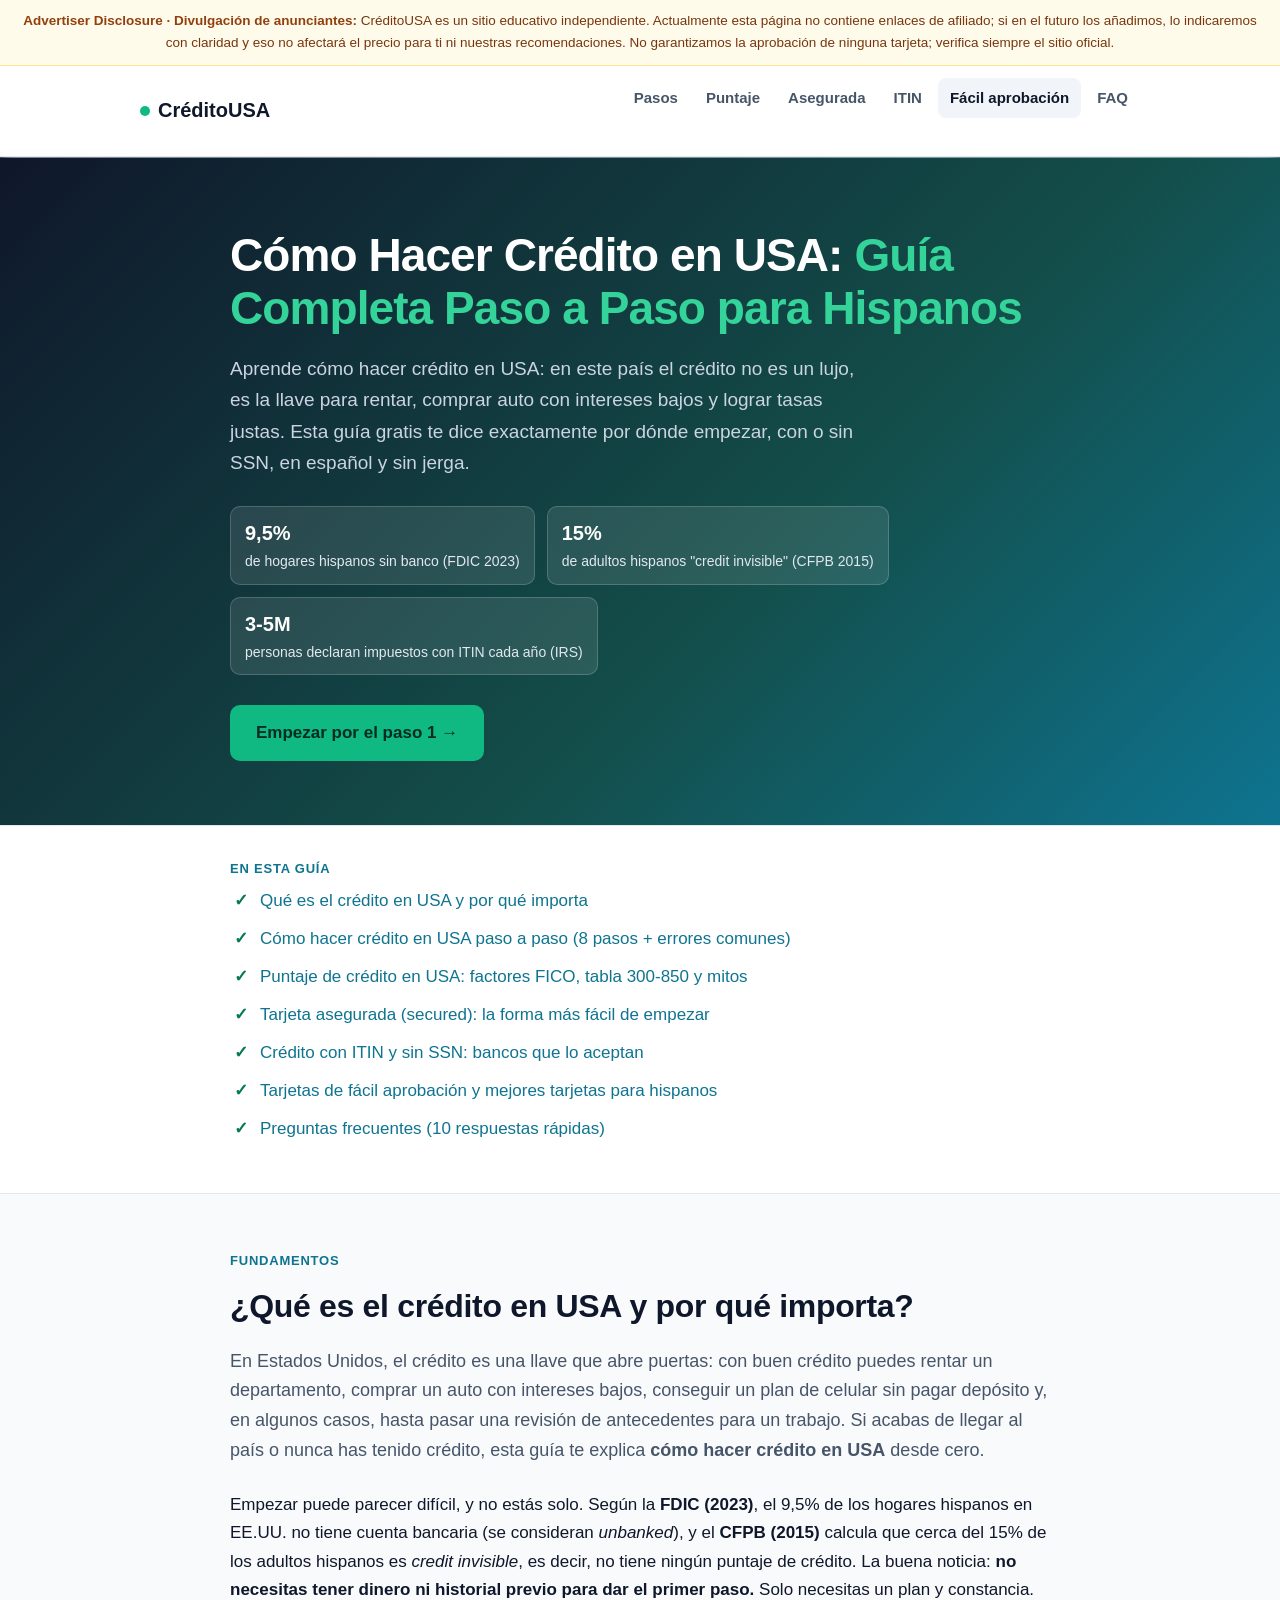
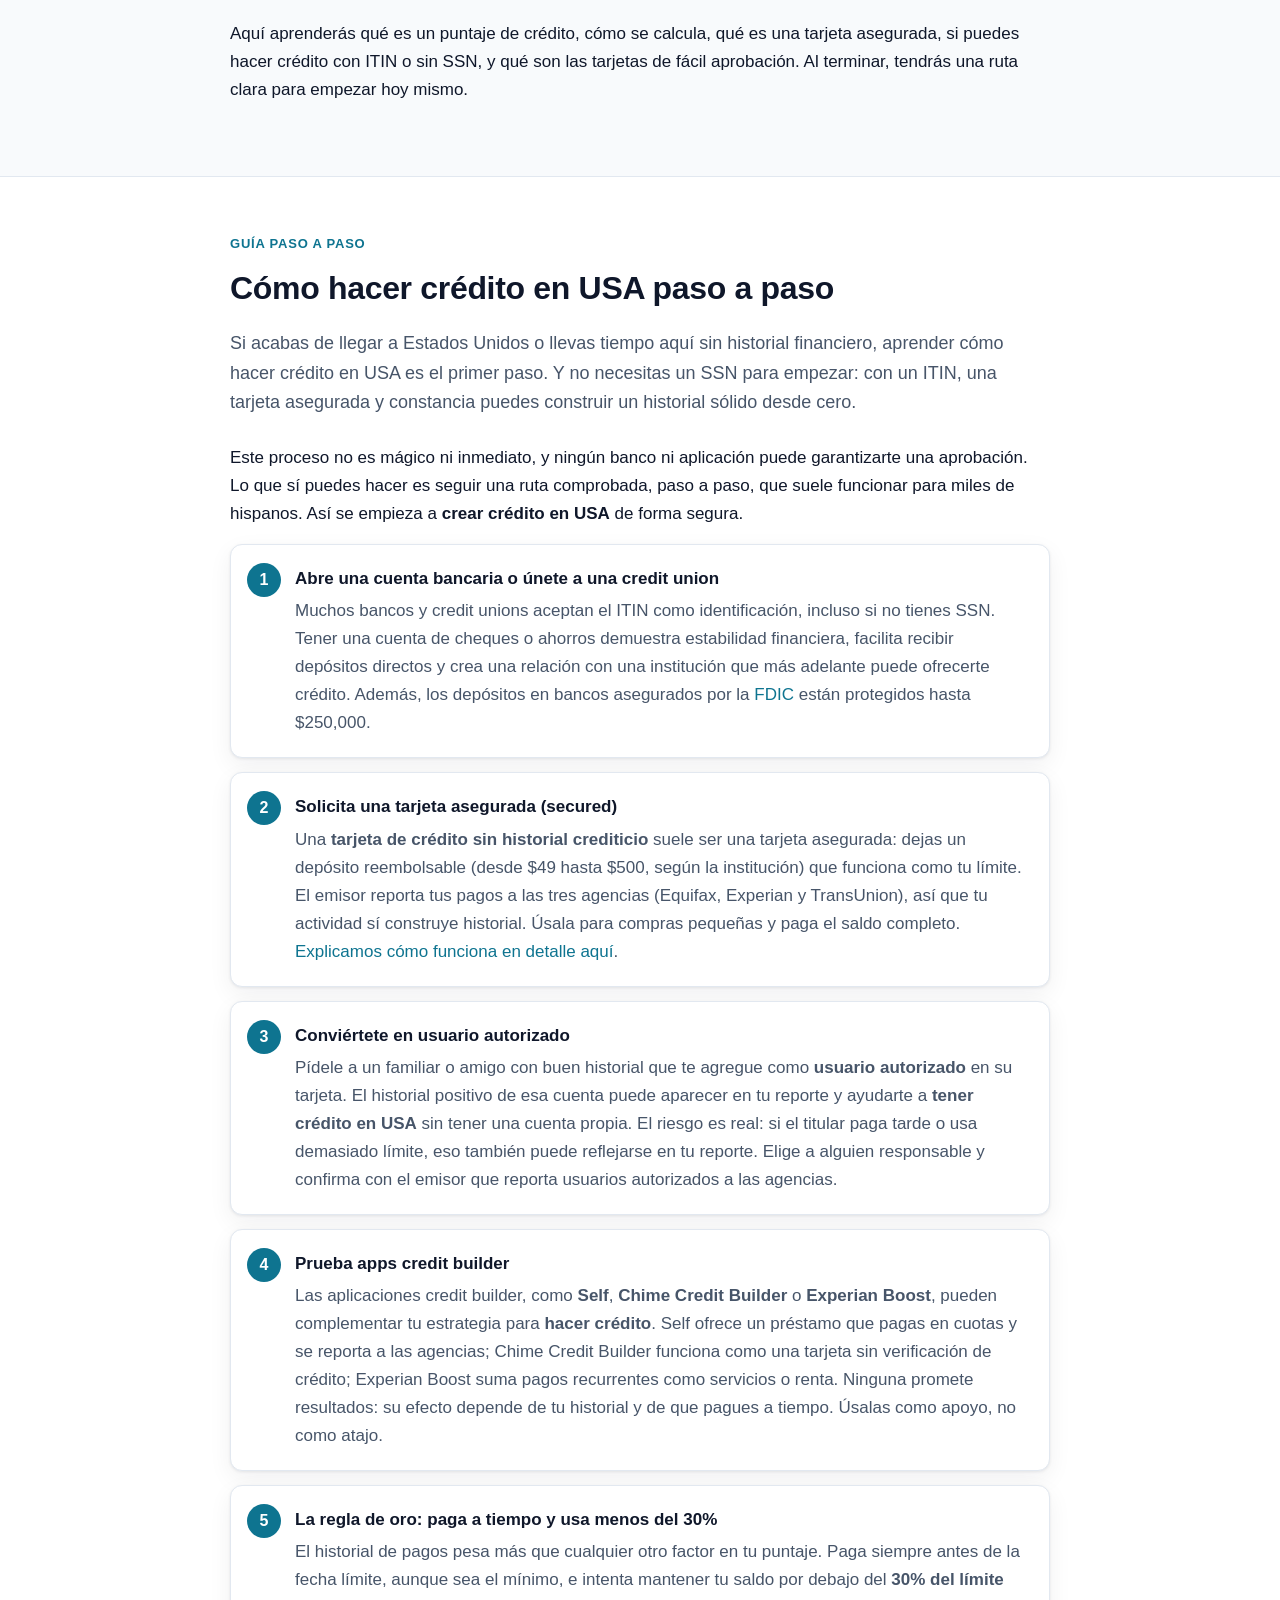
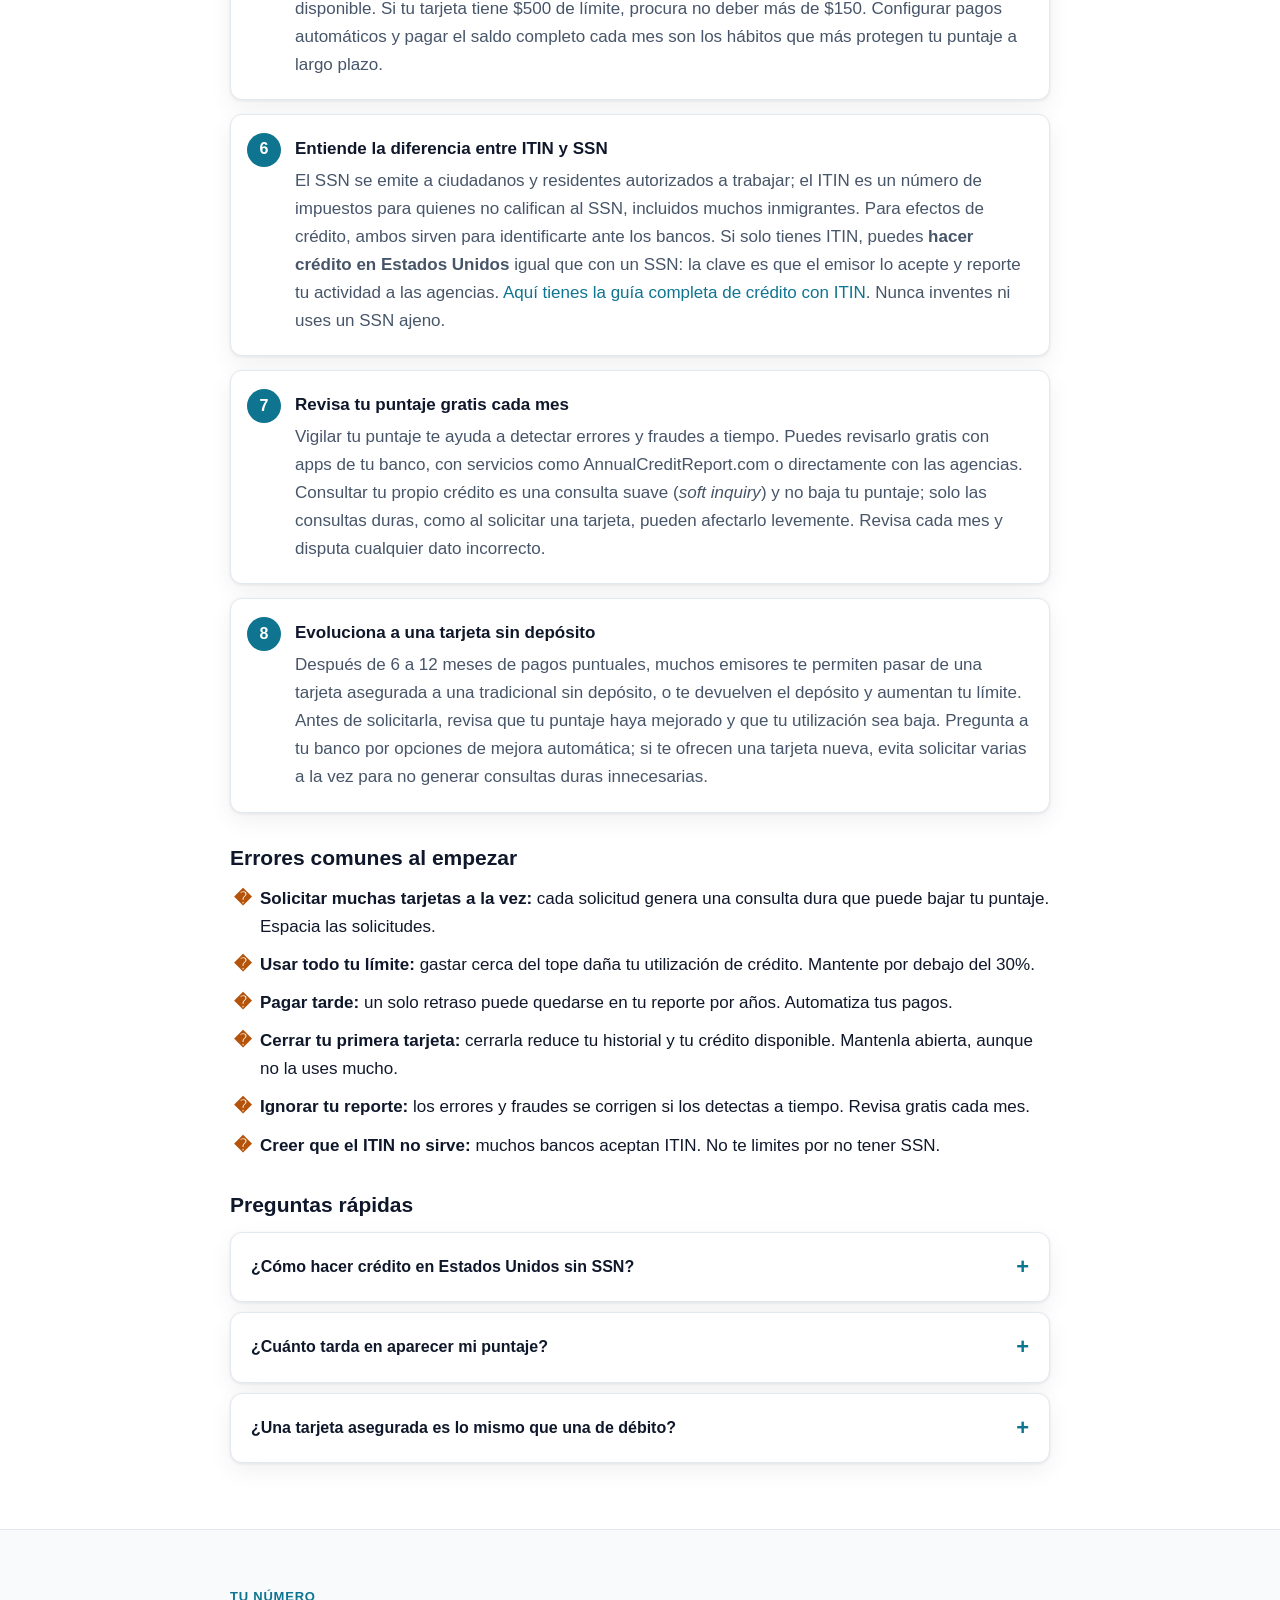
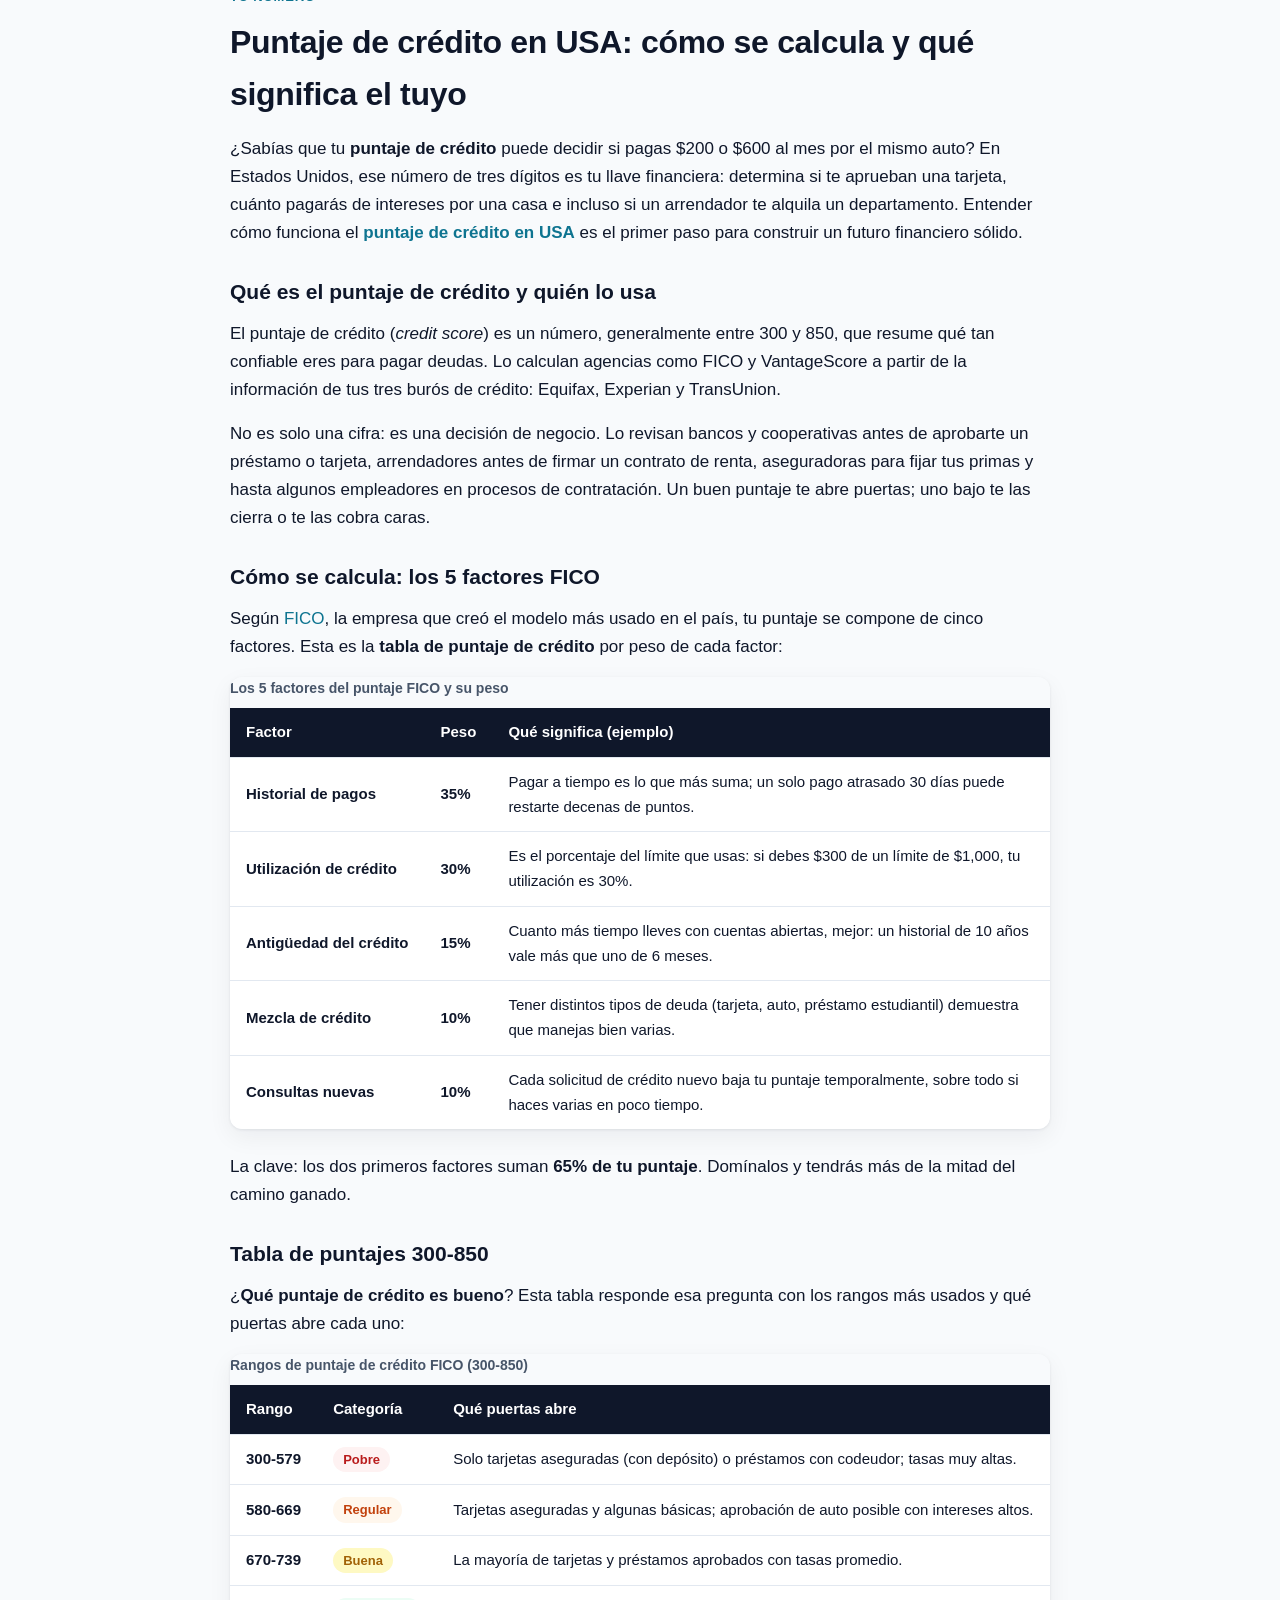
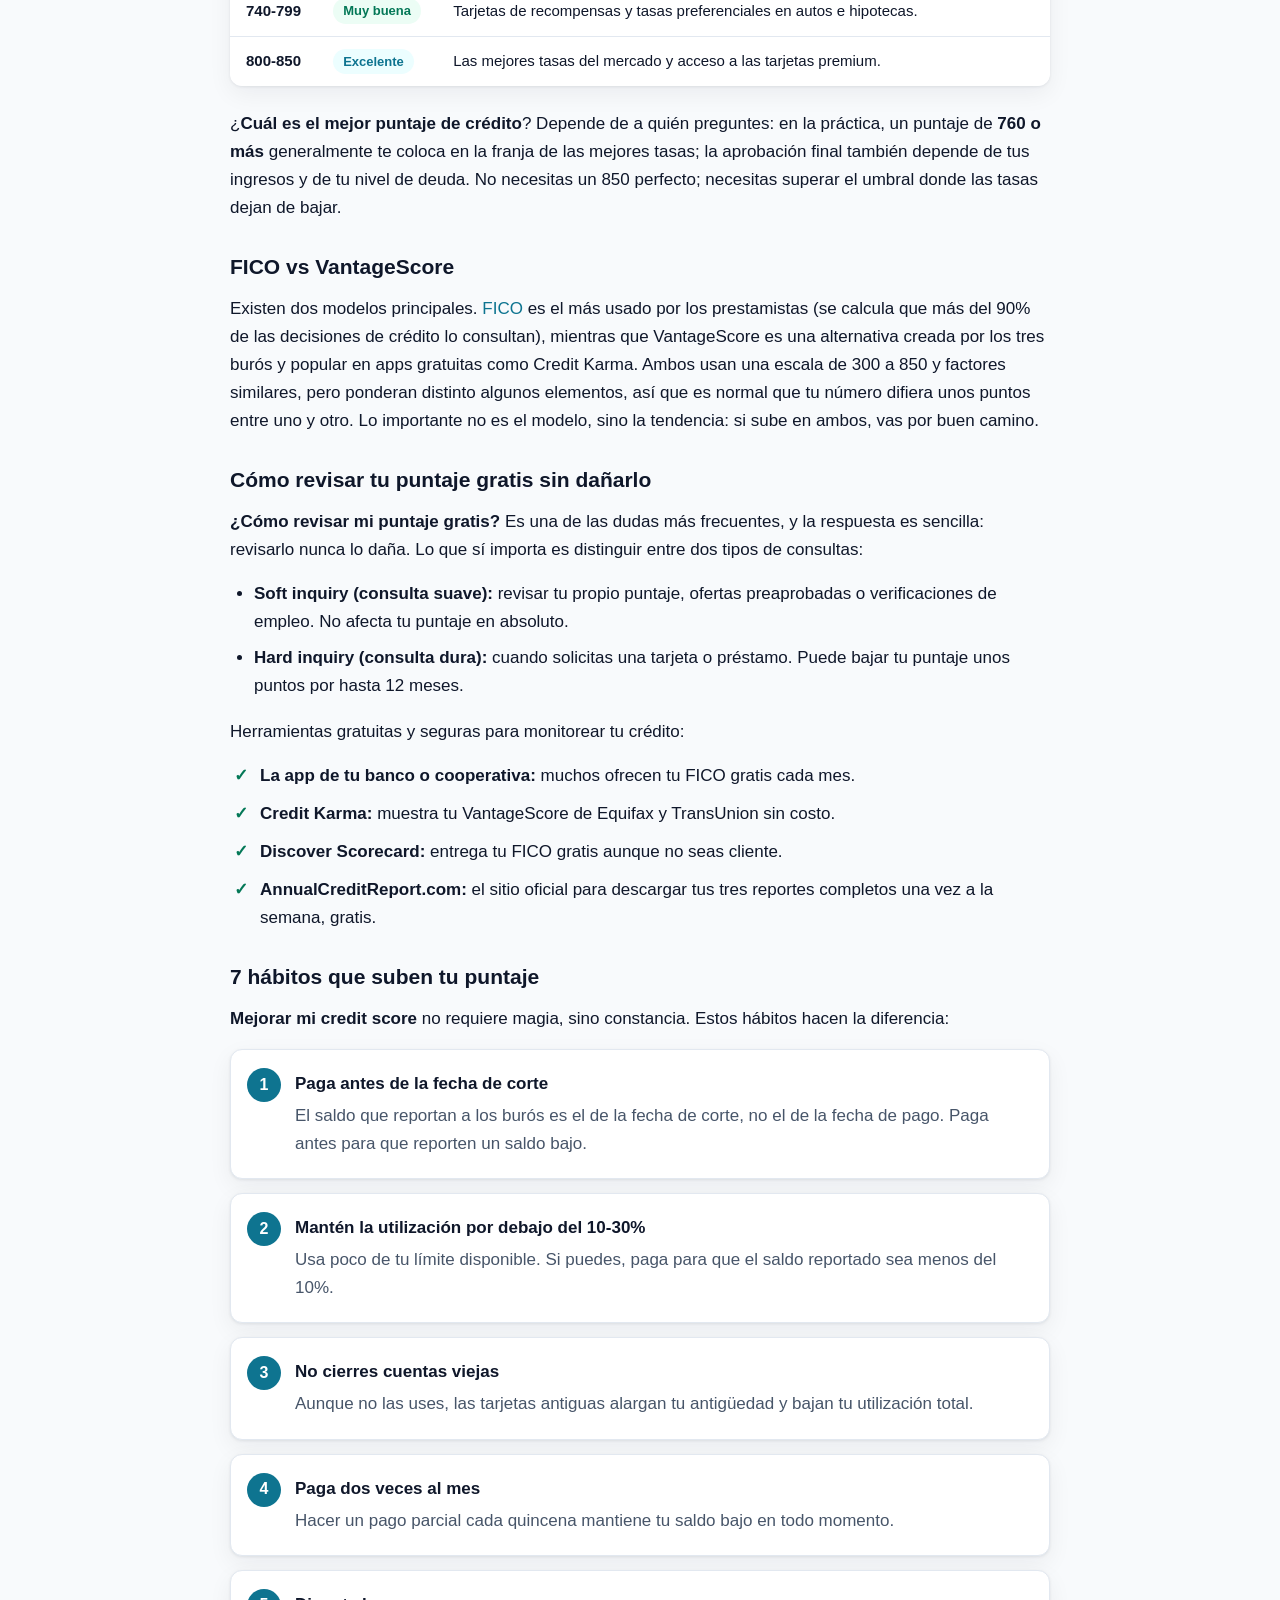
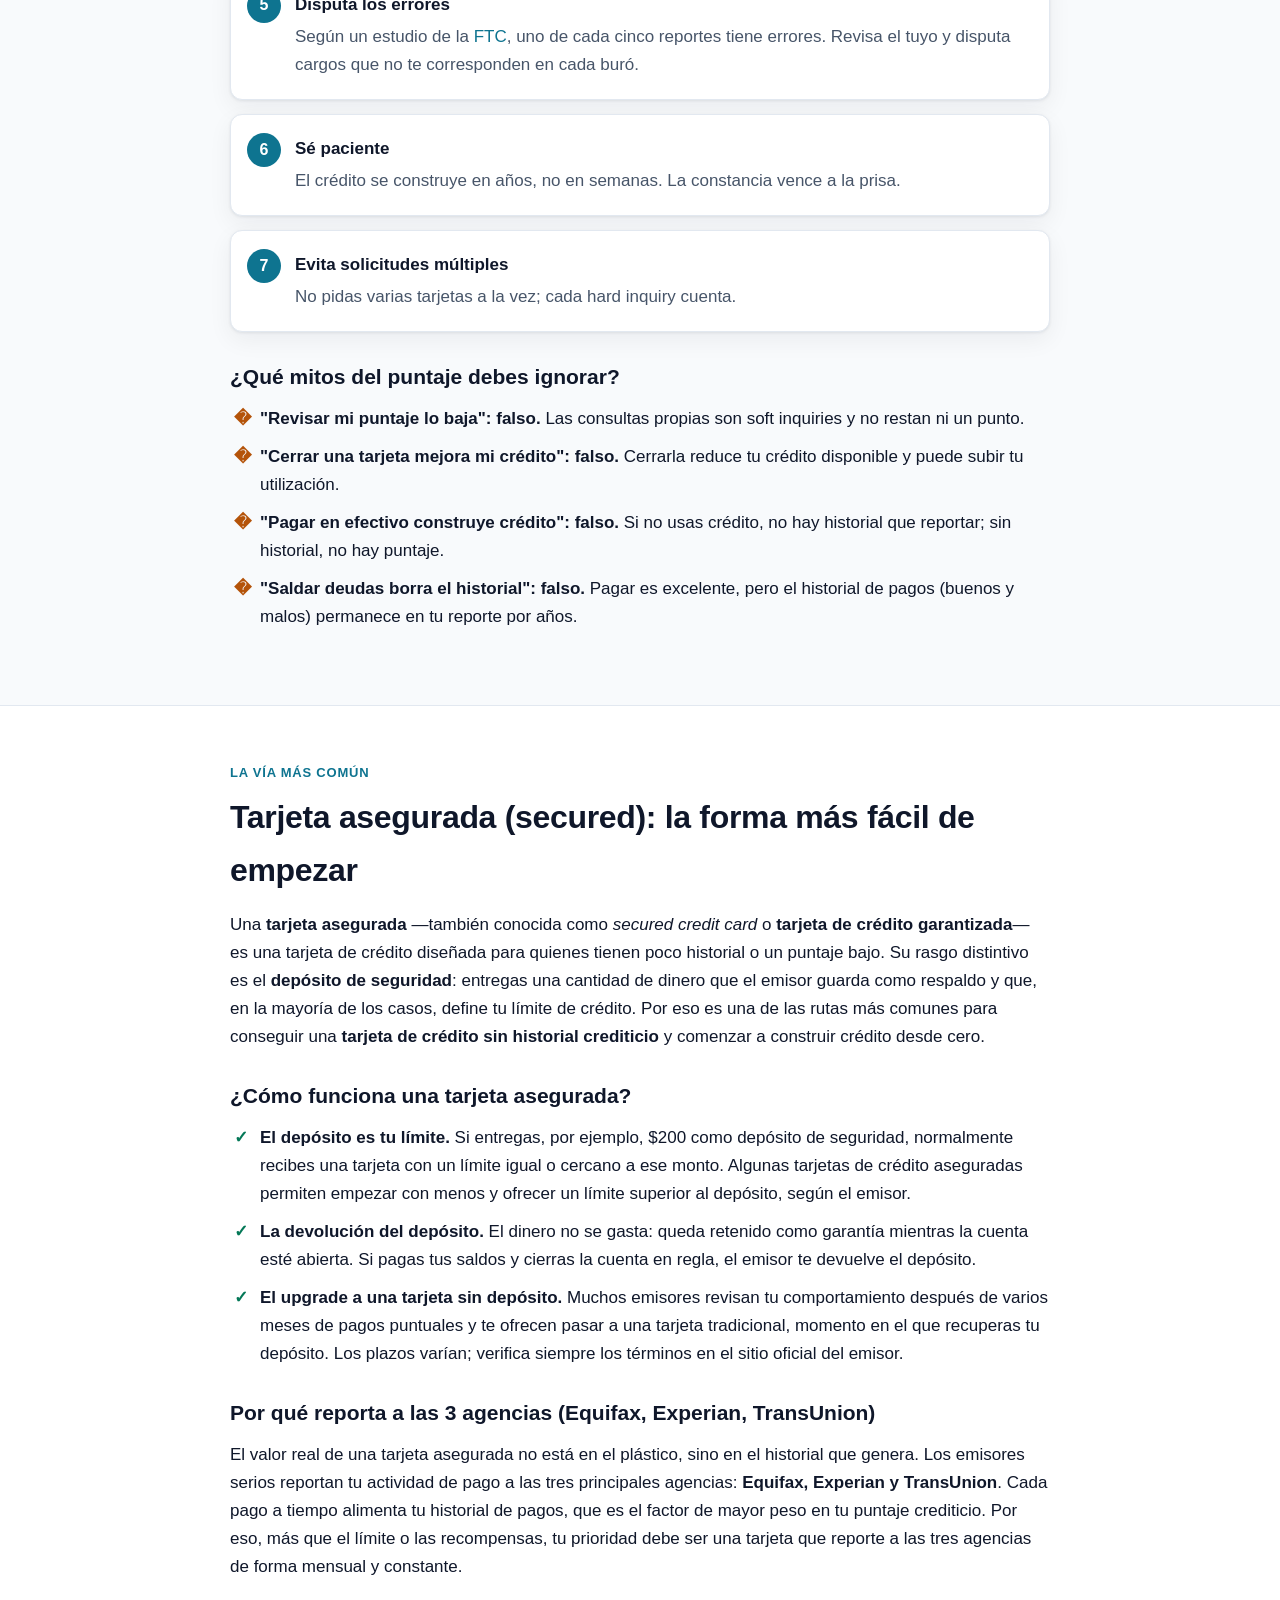
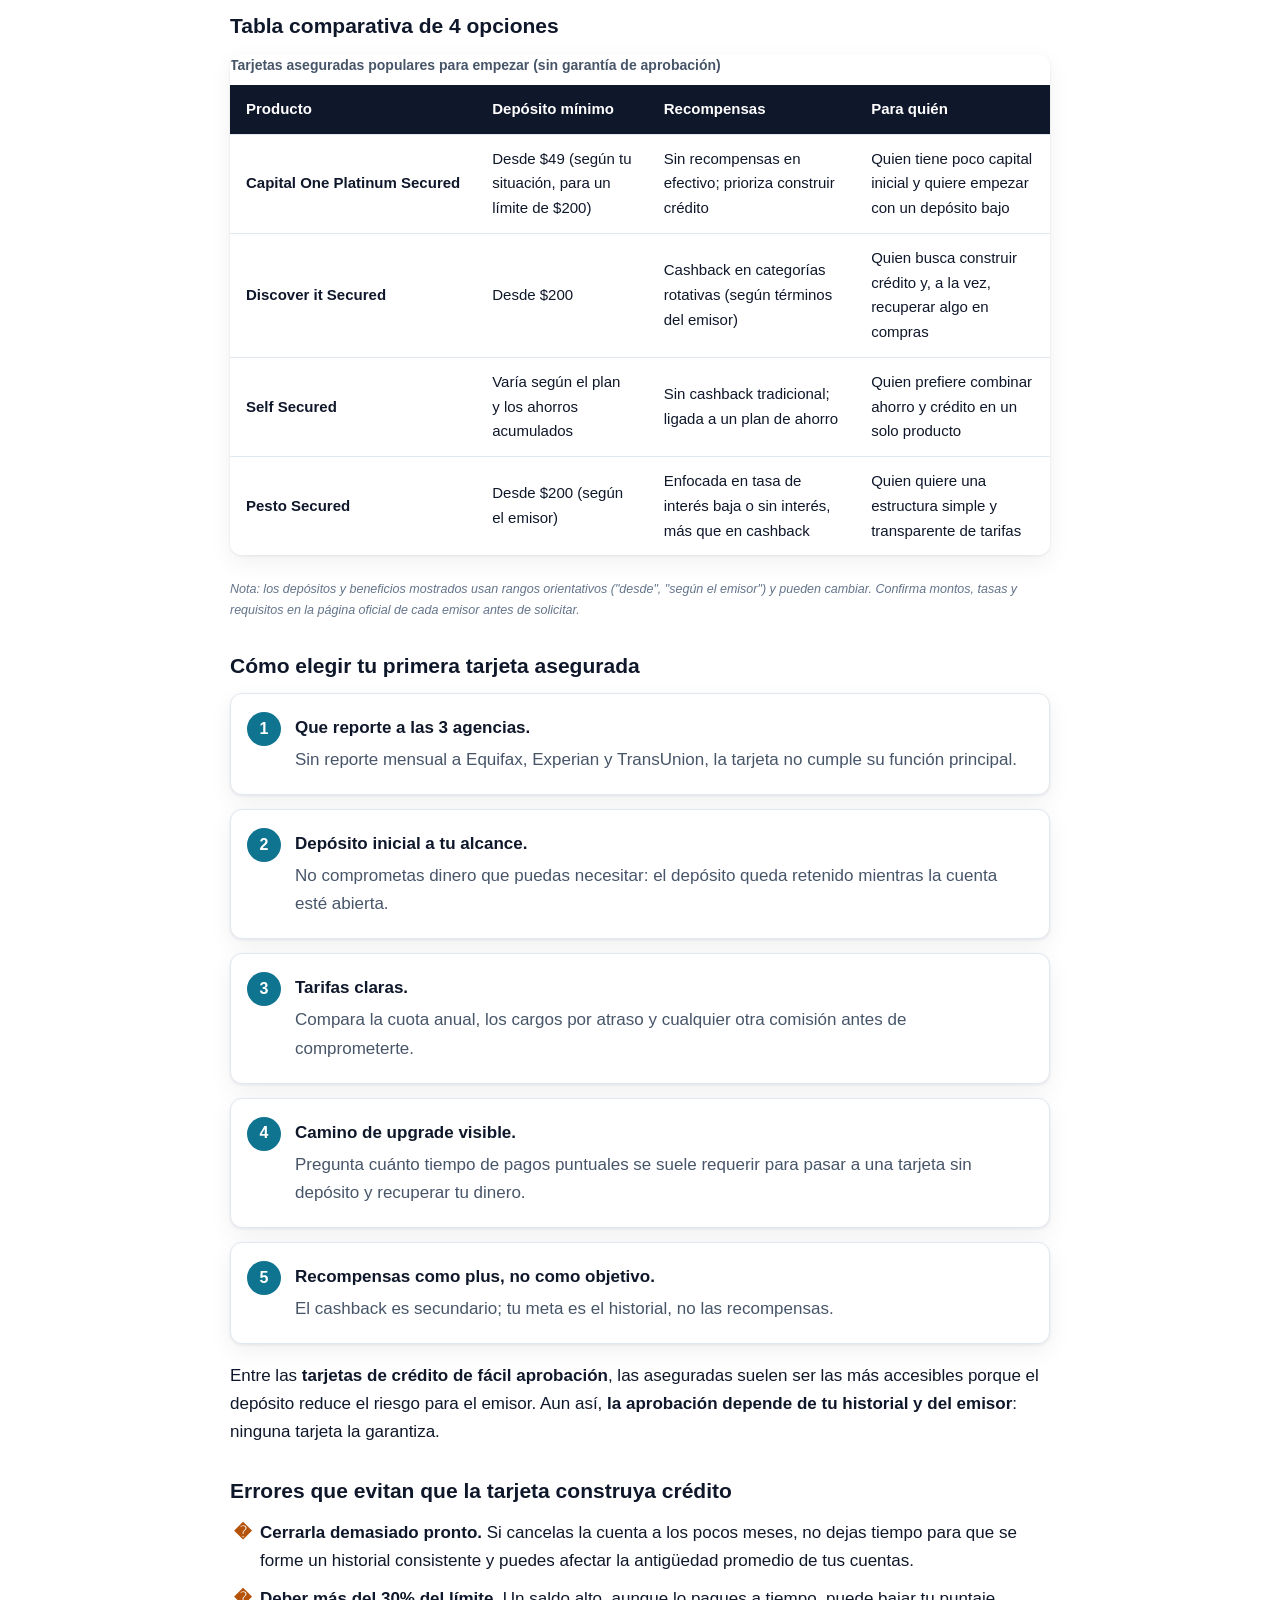
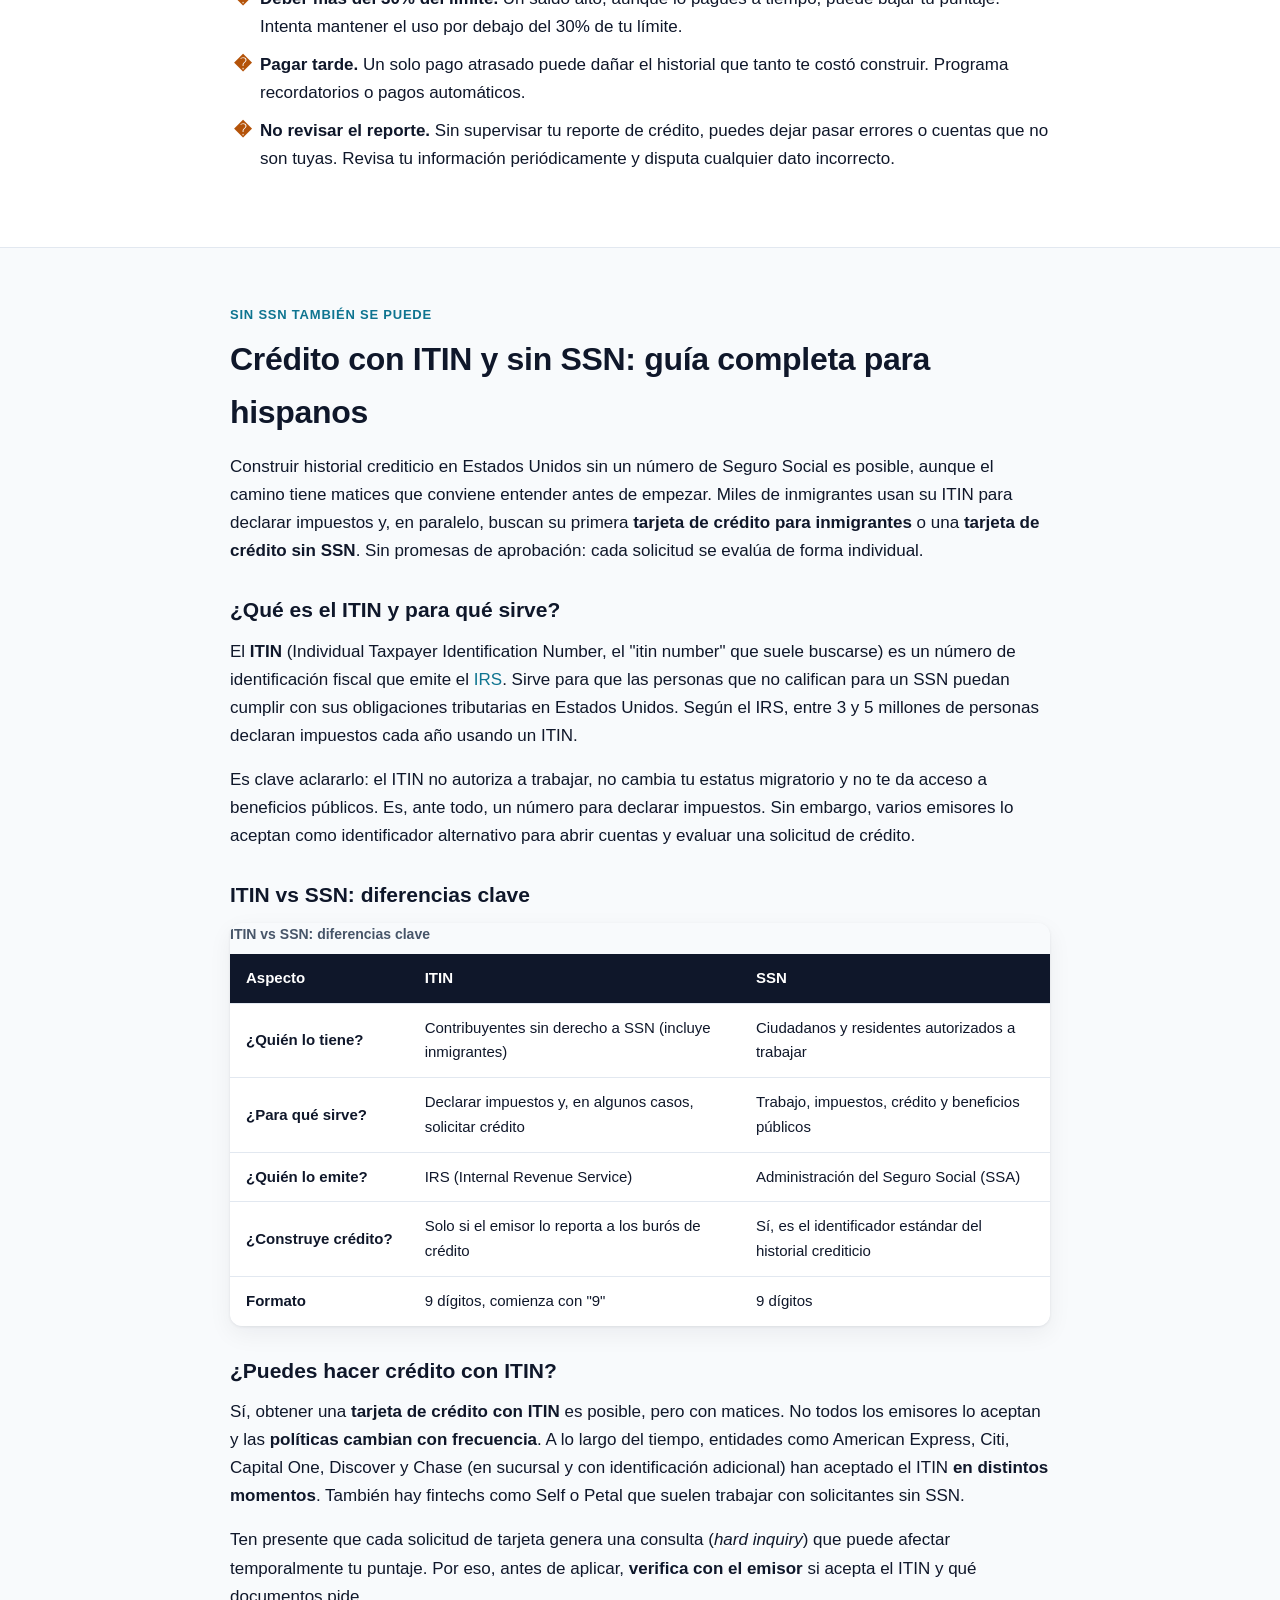
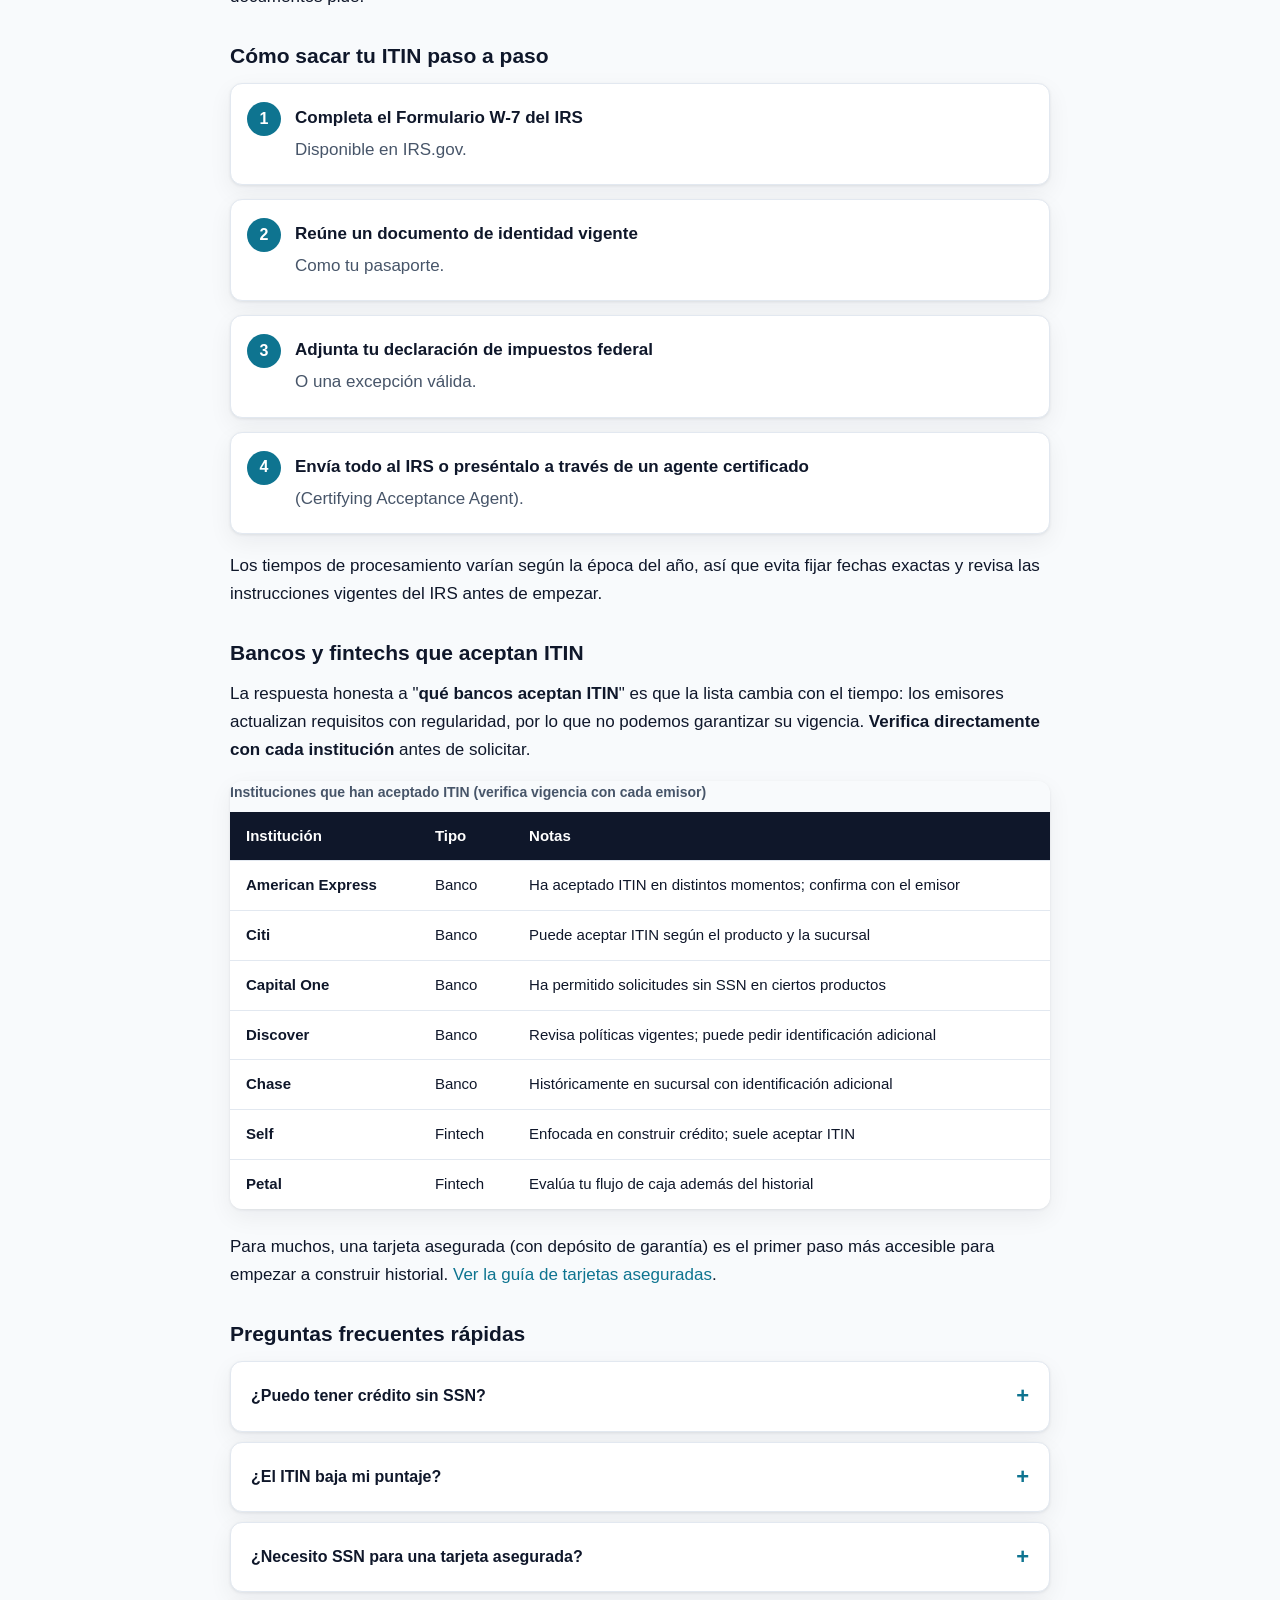
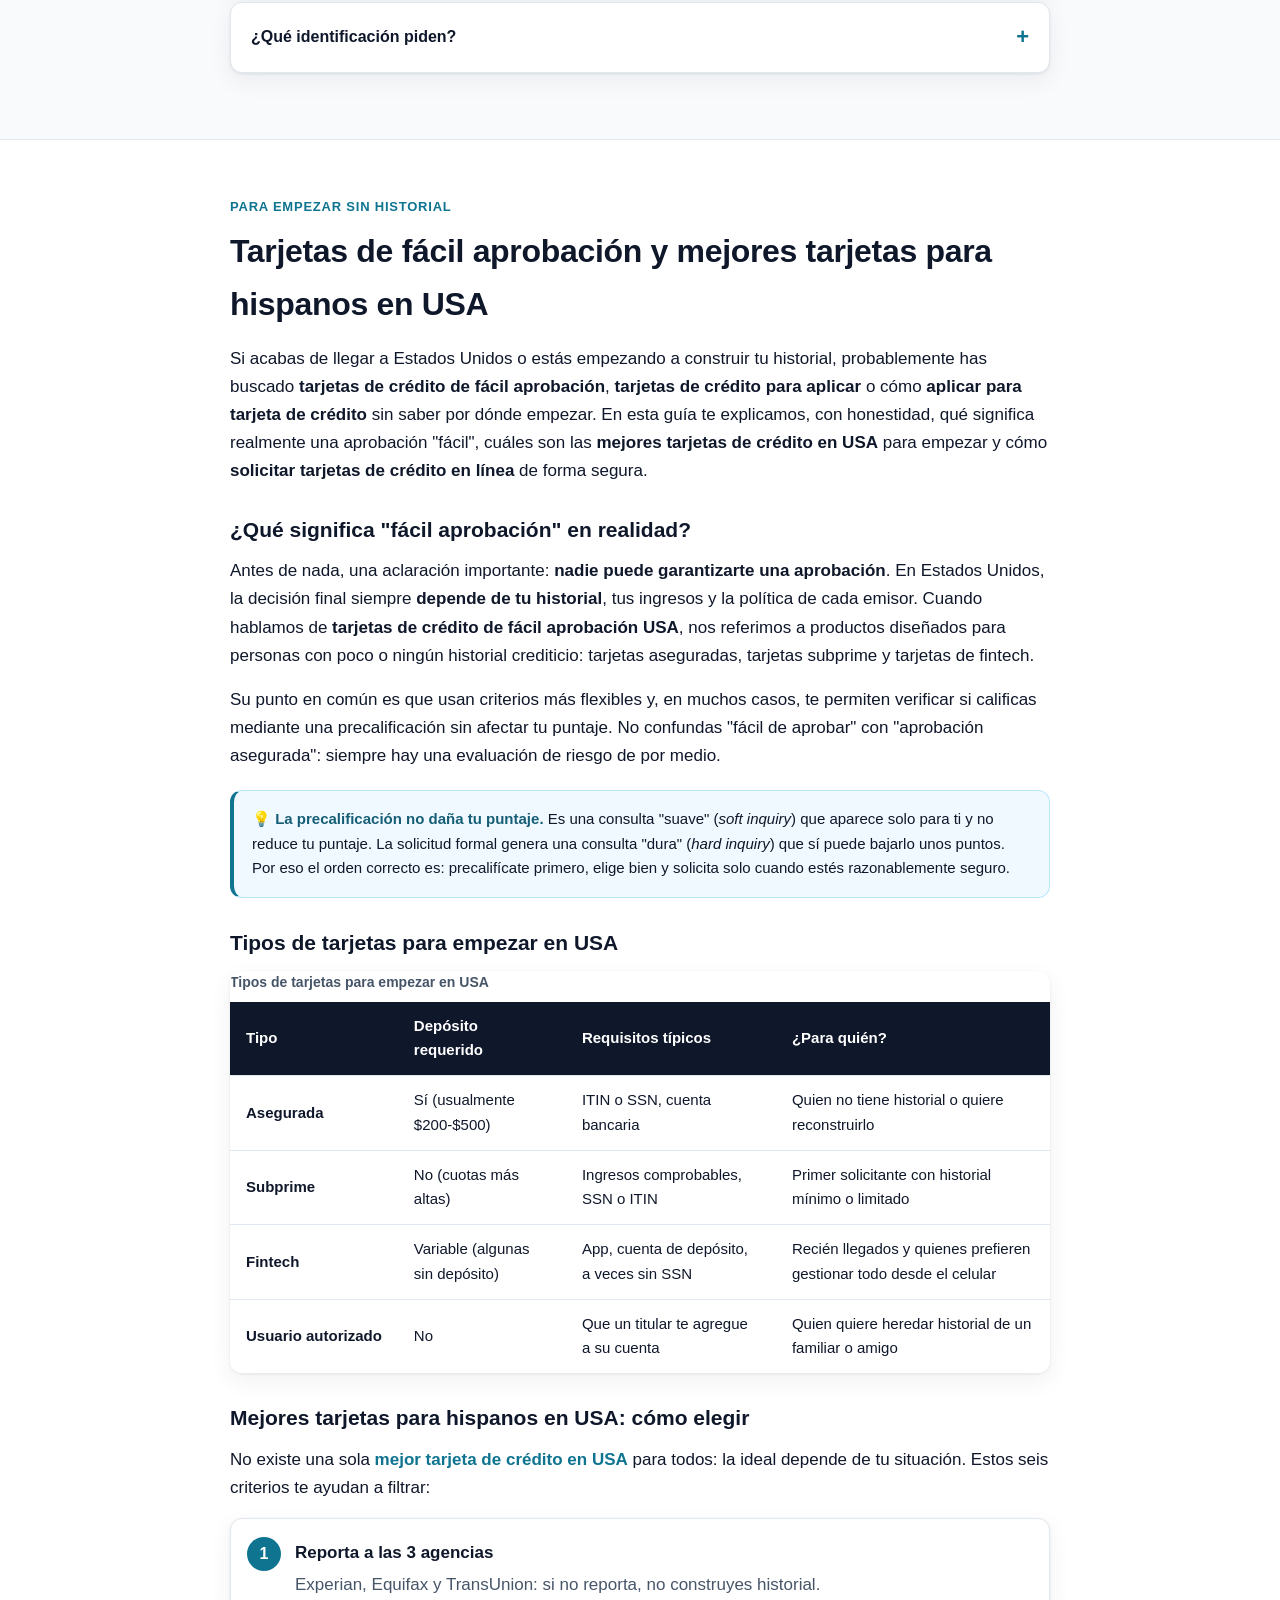
==== commit 0802825e: "Fix quirks-mode: eliminar '?' inicial (BOM heredado) de 7 HTML + llms.txt formato recomendado" ====
--- a/index.html
+++ b/index.html
@@ -1,4 +1,4 @@
-?<!DOCTYPE html>
+<!DOCTYPE html>
 <html lang="es-US">
 <head>
   <meta charset="UTF-8">
@@ -640,6 +640,9 @@
         <a href="/acerca-de.html">Acerca de</a>
         <a href="/politica-de-privacidad.html">Privacidad</a>
         <a href="/contacto.html">Contacto</a>
+        <a href="/reporte-de-credito/">Reporte</a>
+        <a href="/tarjeta-credito-estudiantes/">Estudiantes</a>
+        <a href="/limpiar-credito/">Limpiar crédito</a>
       </div>
       <p>© <span data-year>2026</span> CréditoUSA · Información educativa, no asesoría financiera. No afiliado a ninguna agencia de crédito ni emisor.</p>
     </div>
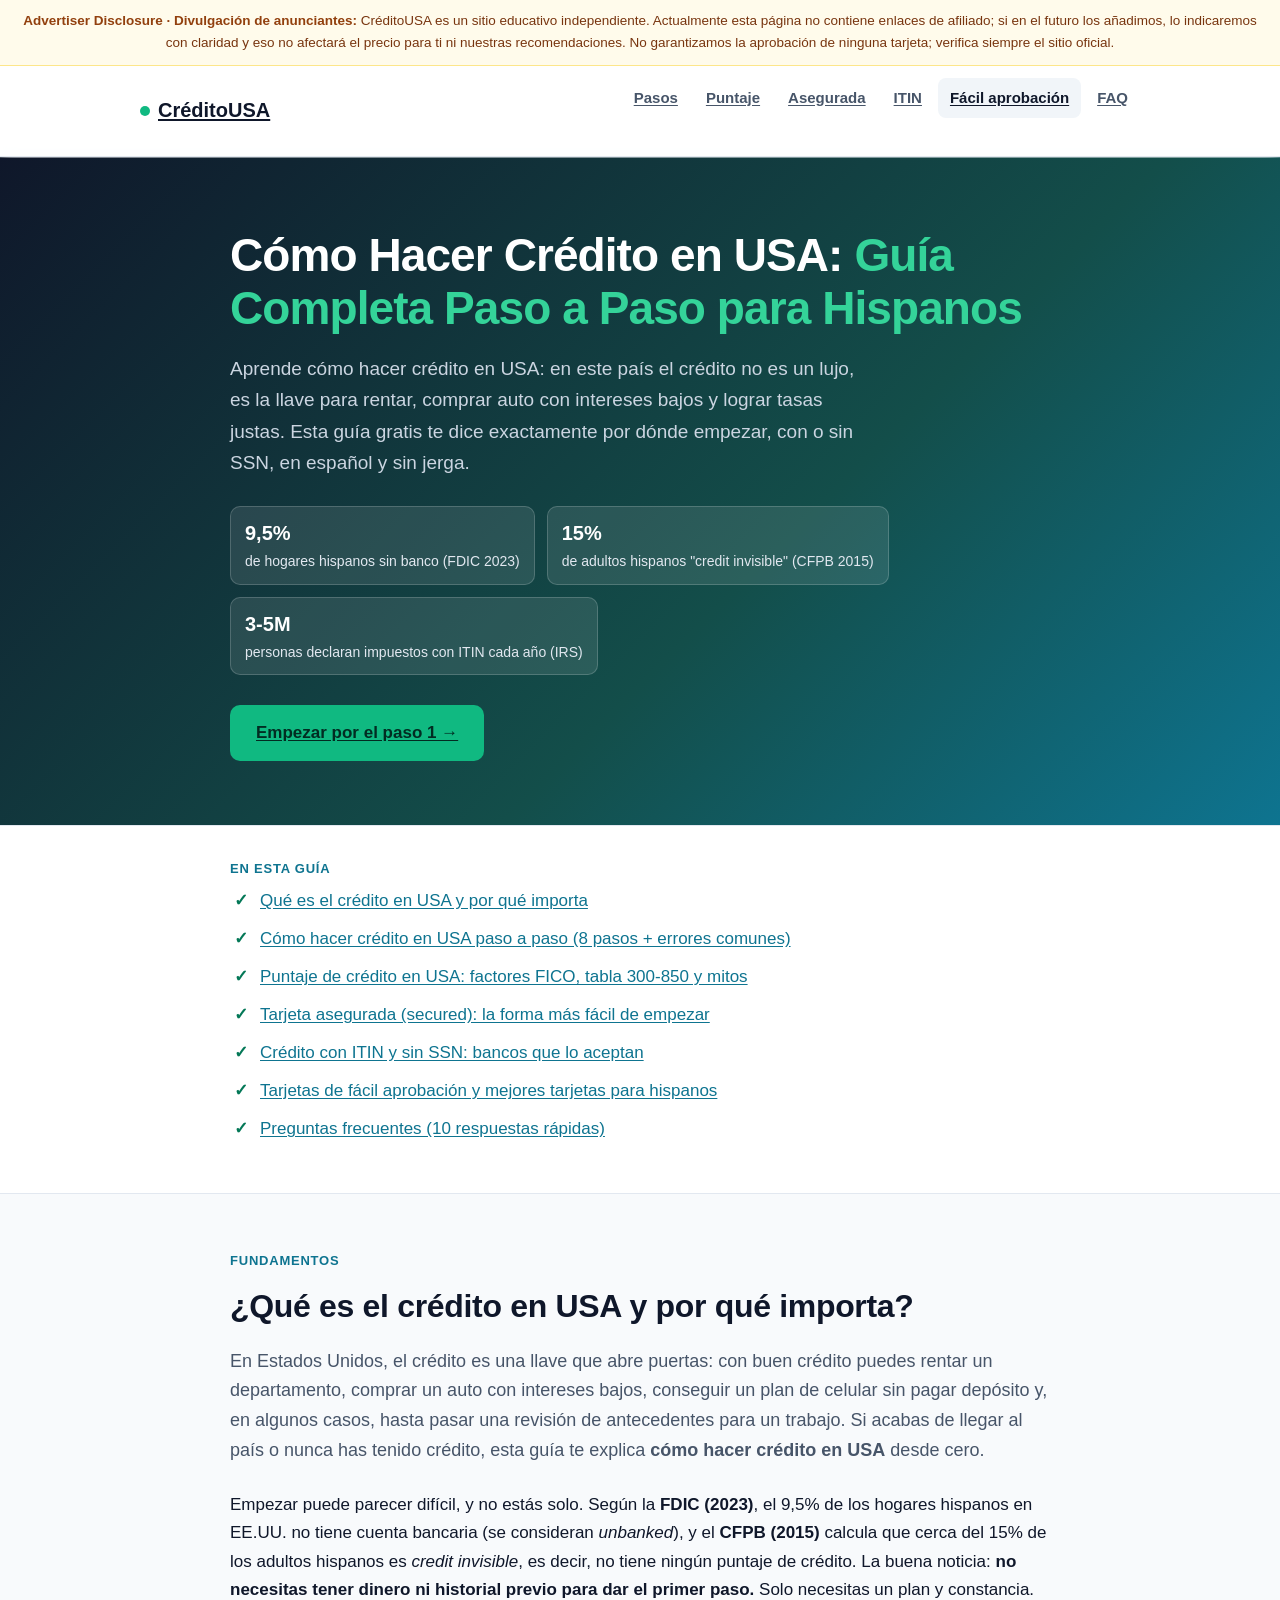
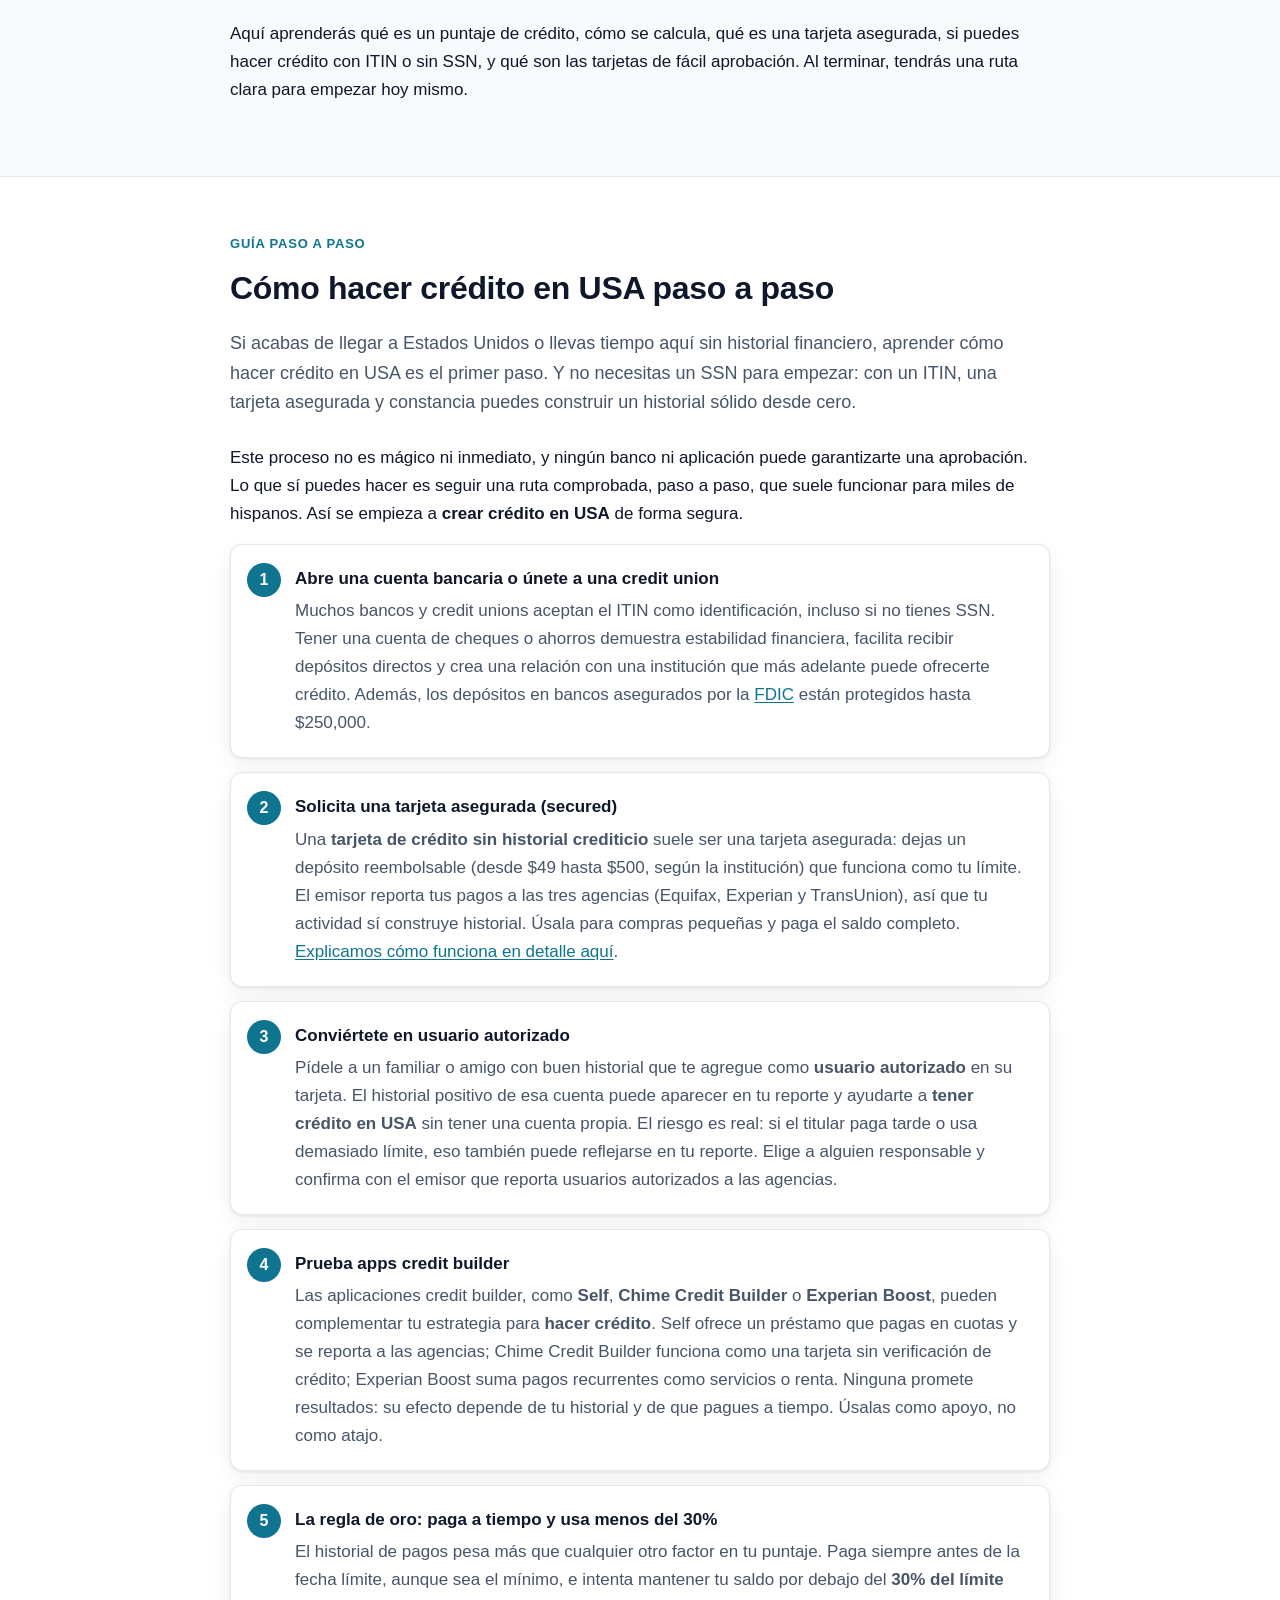
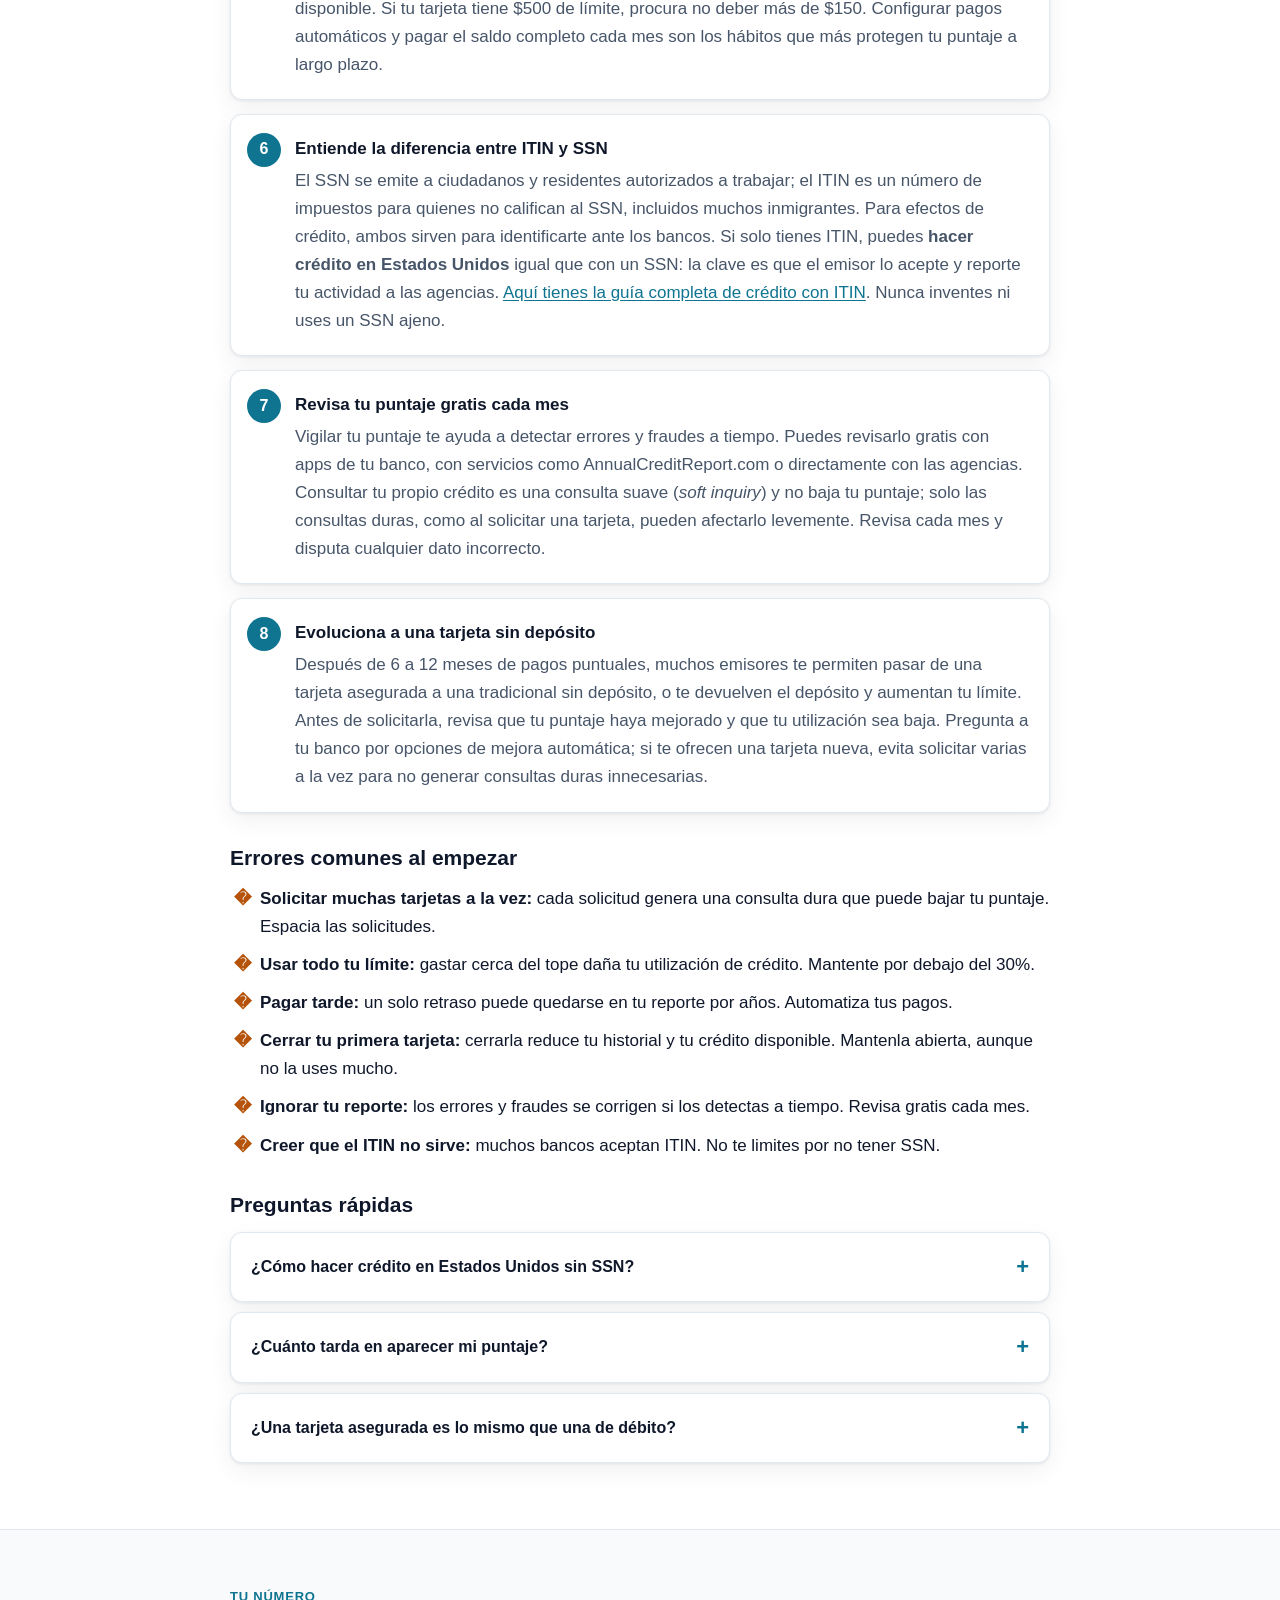
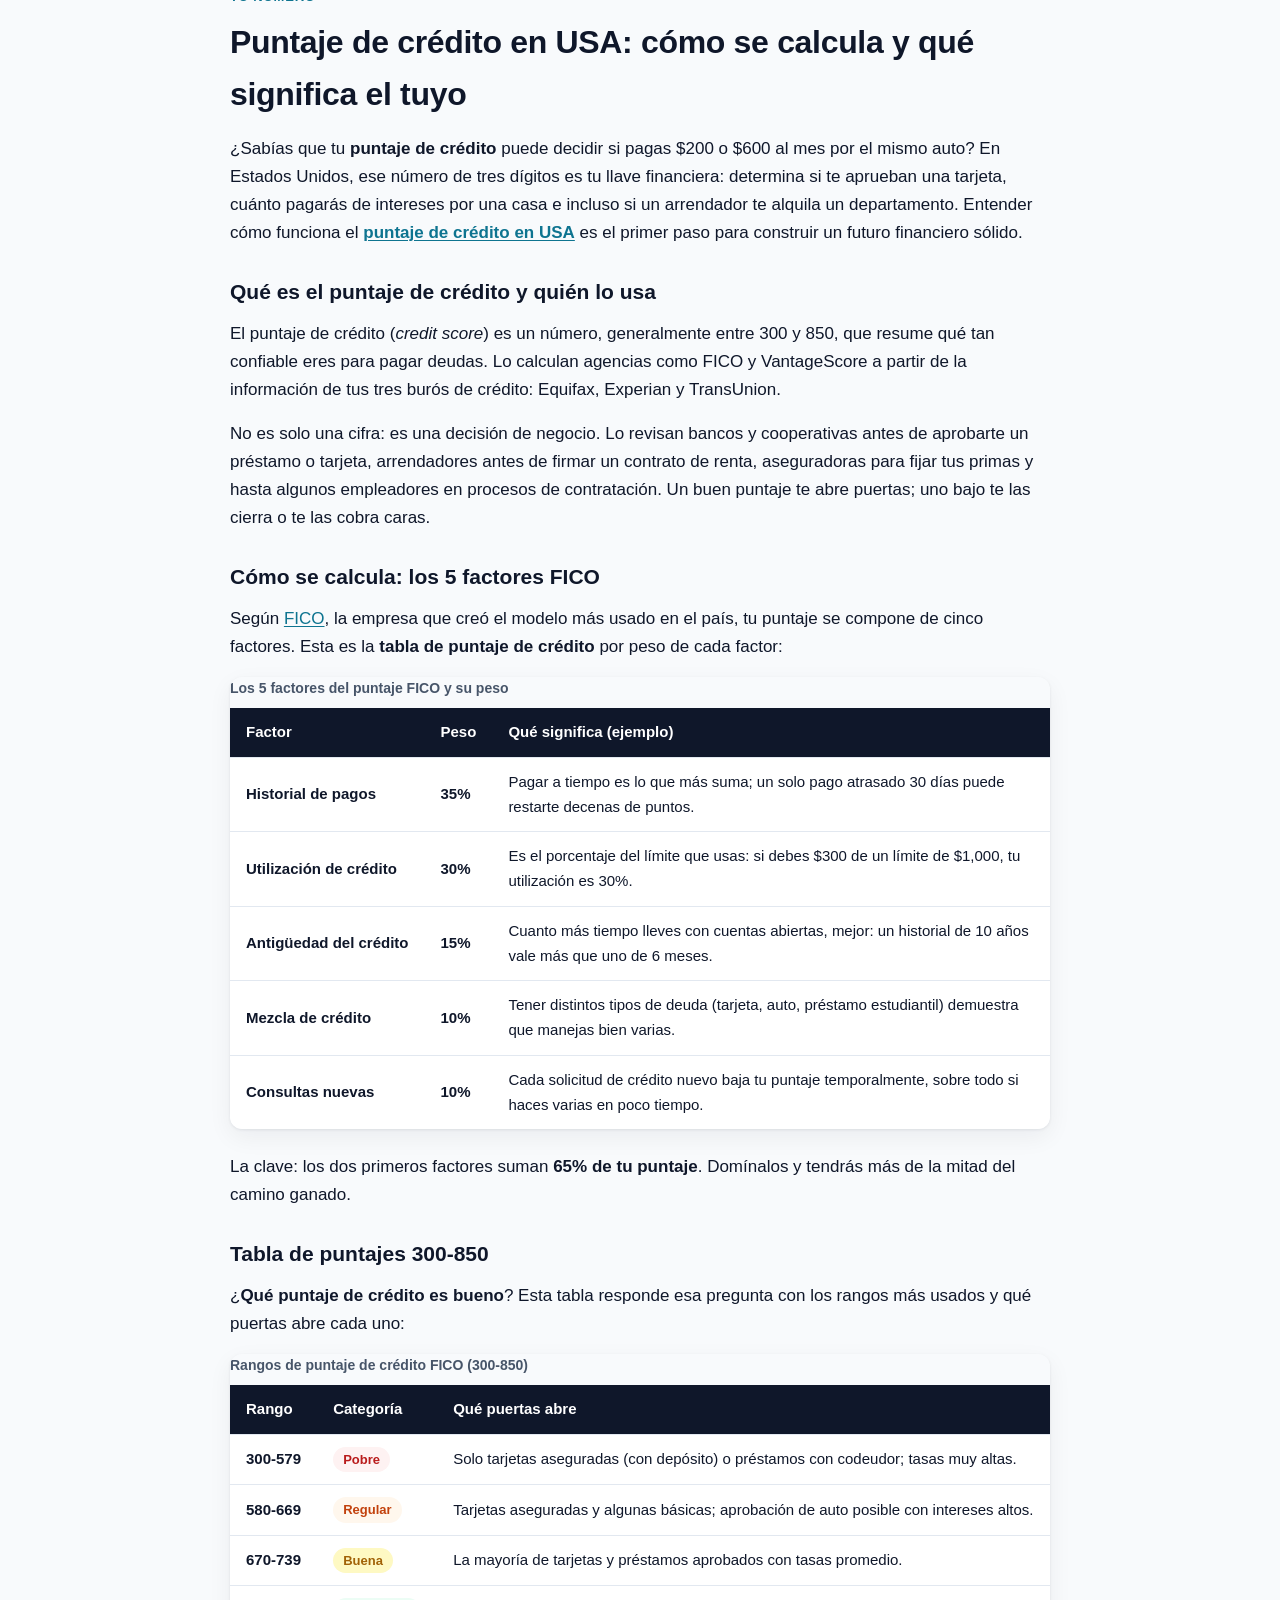
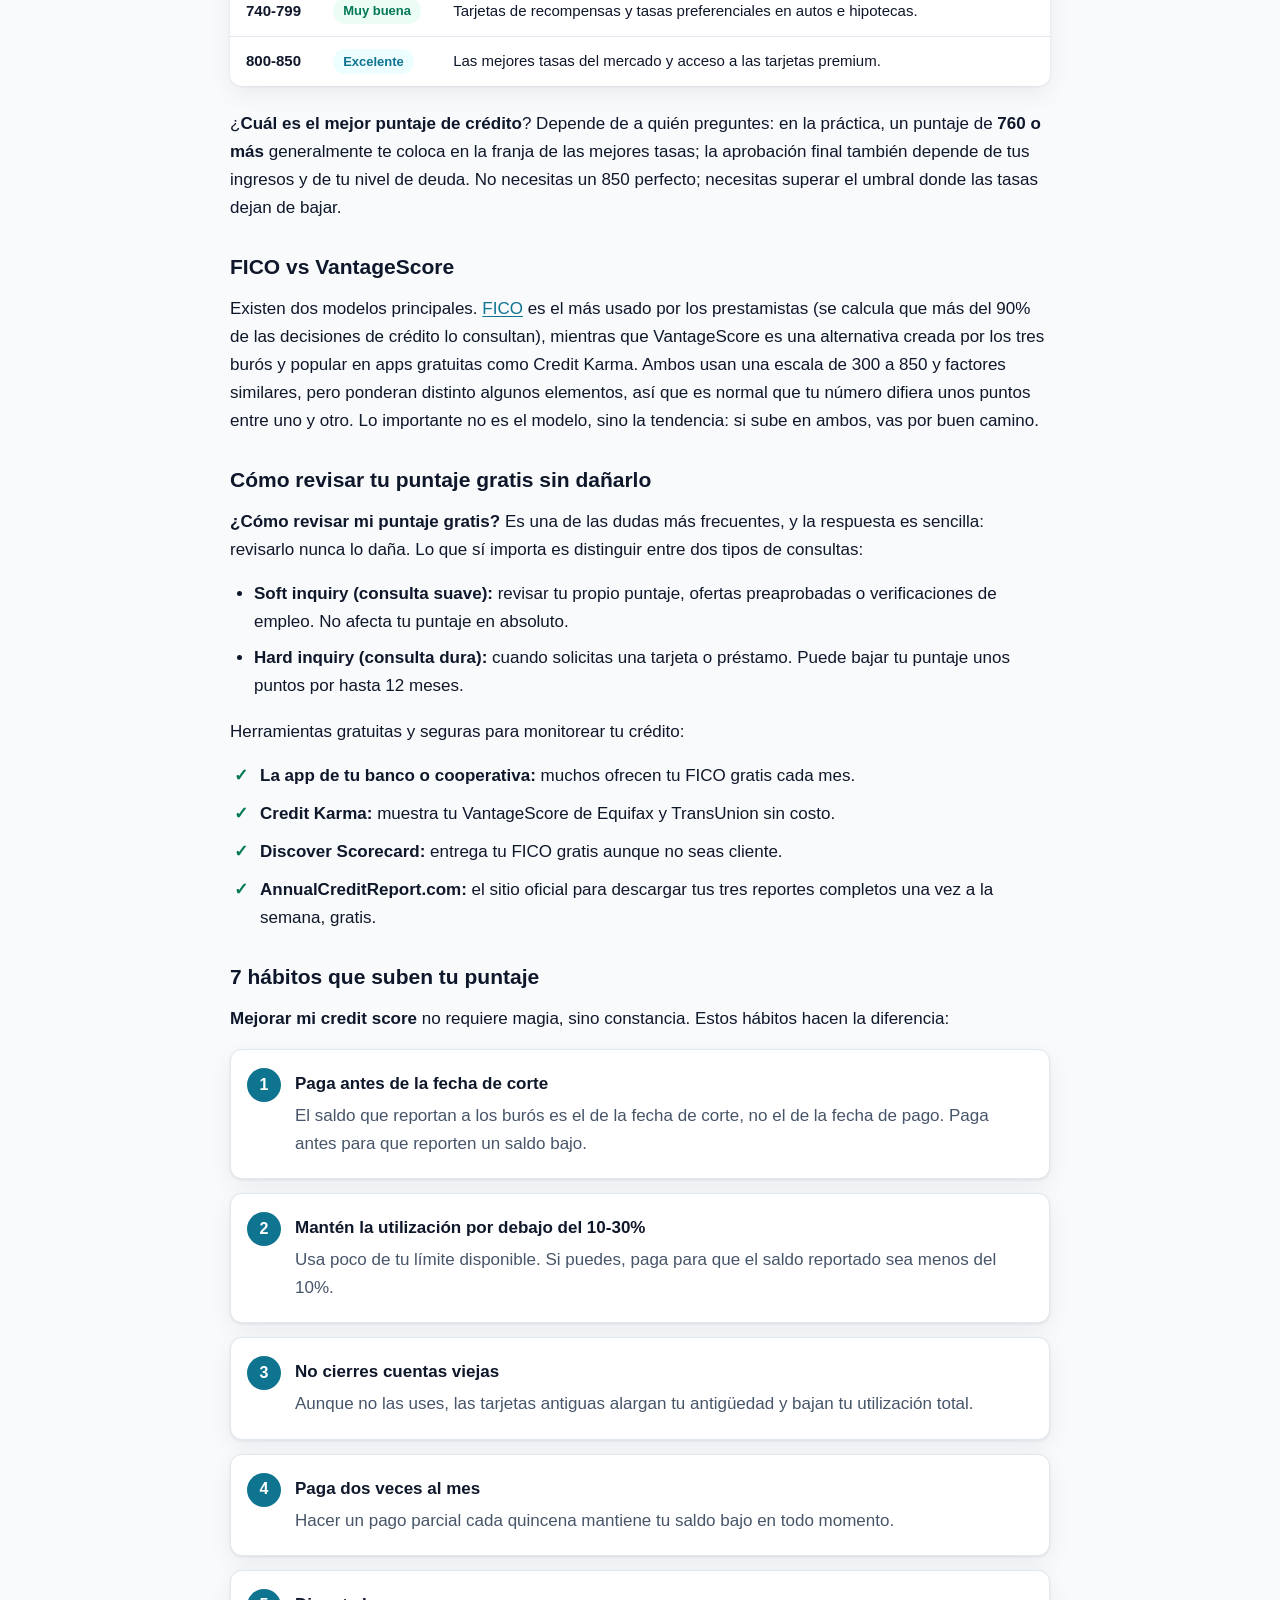
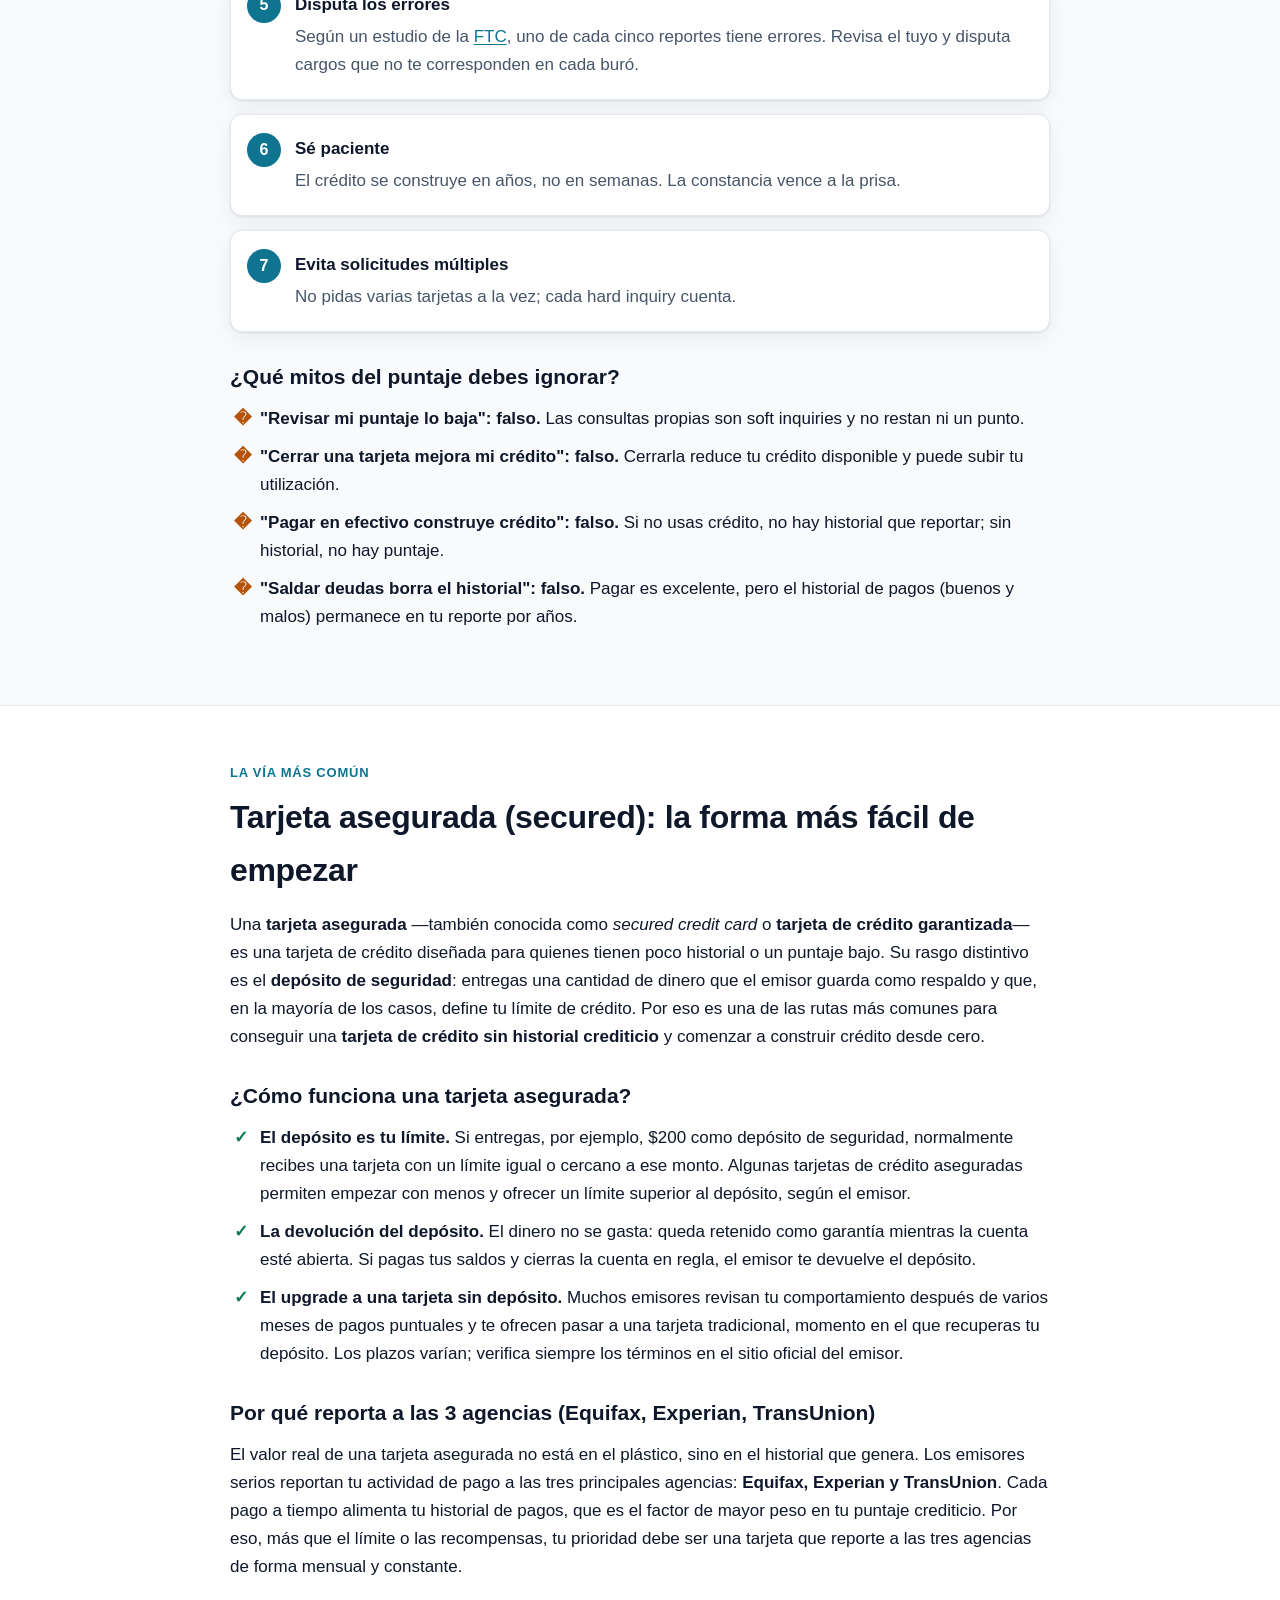
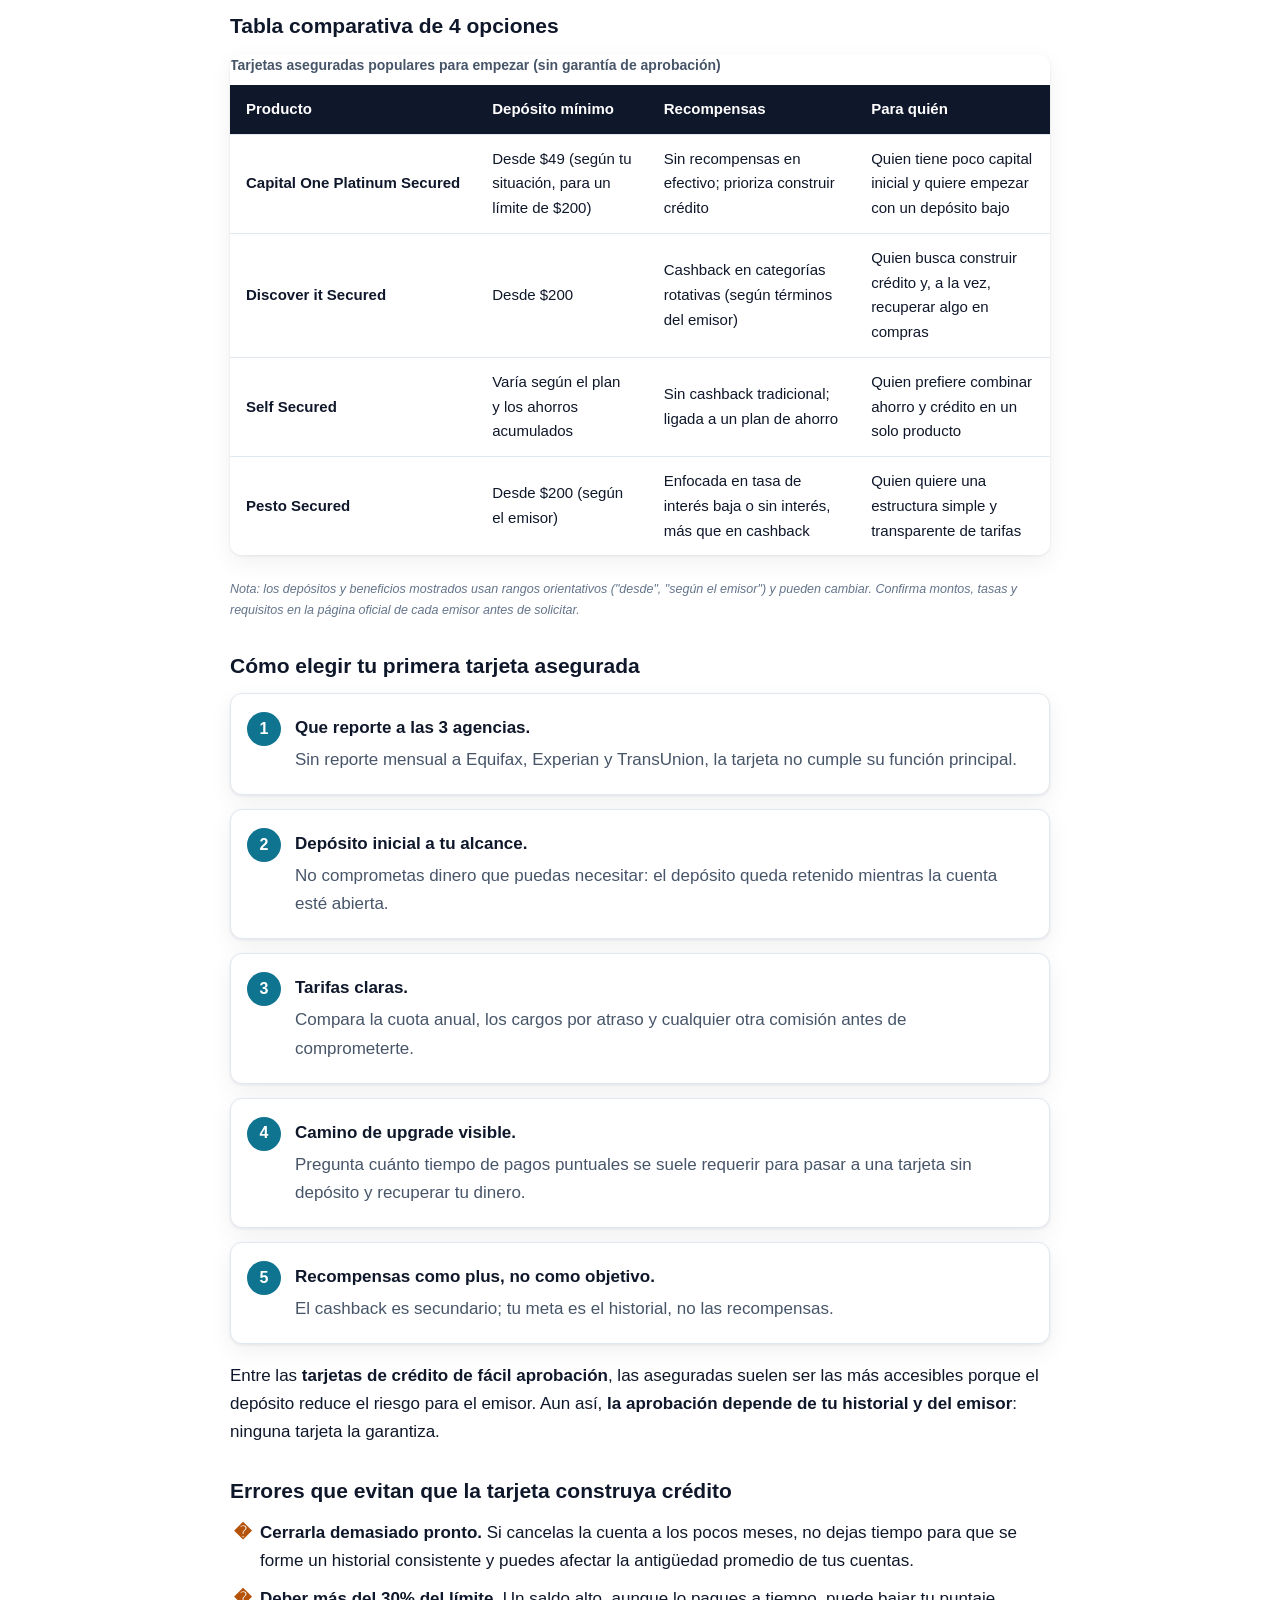
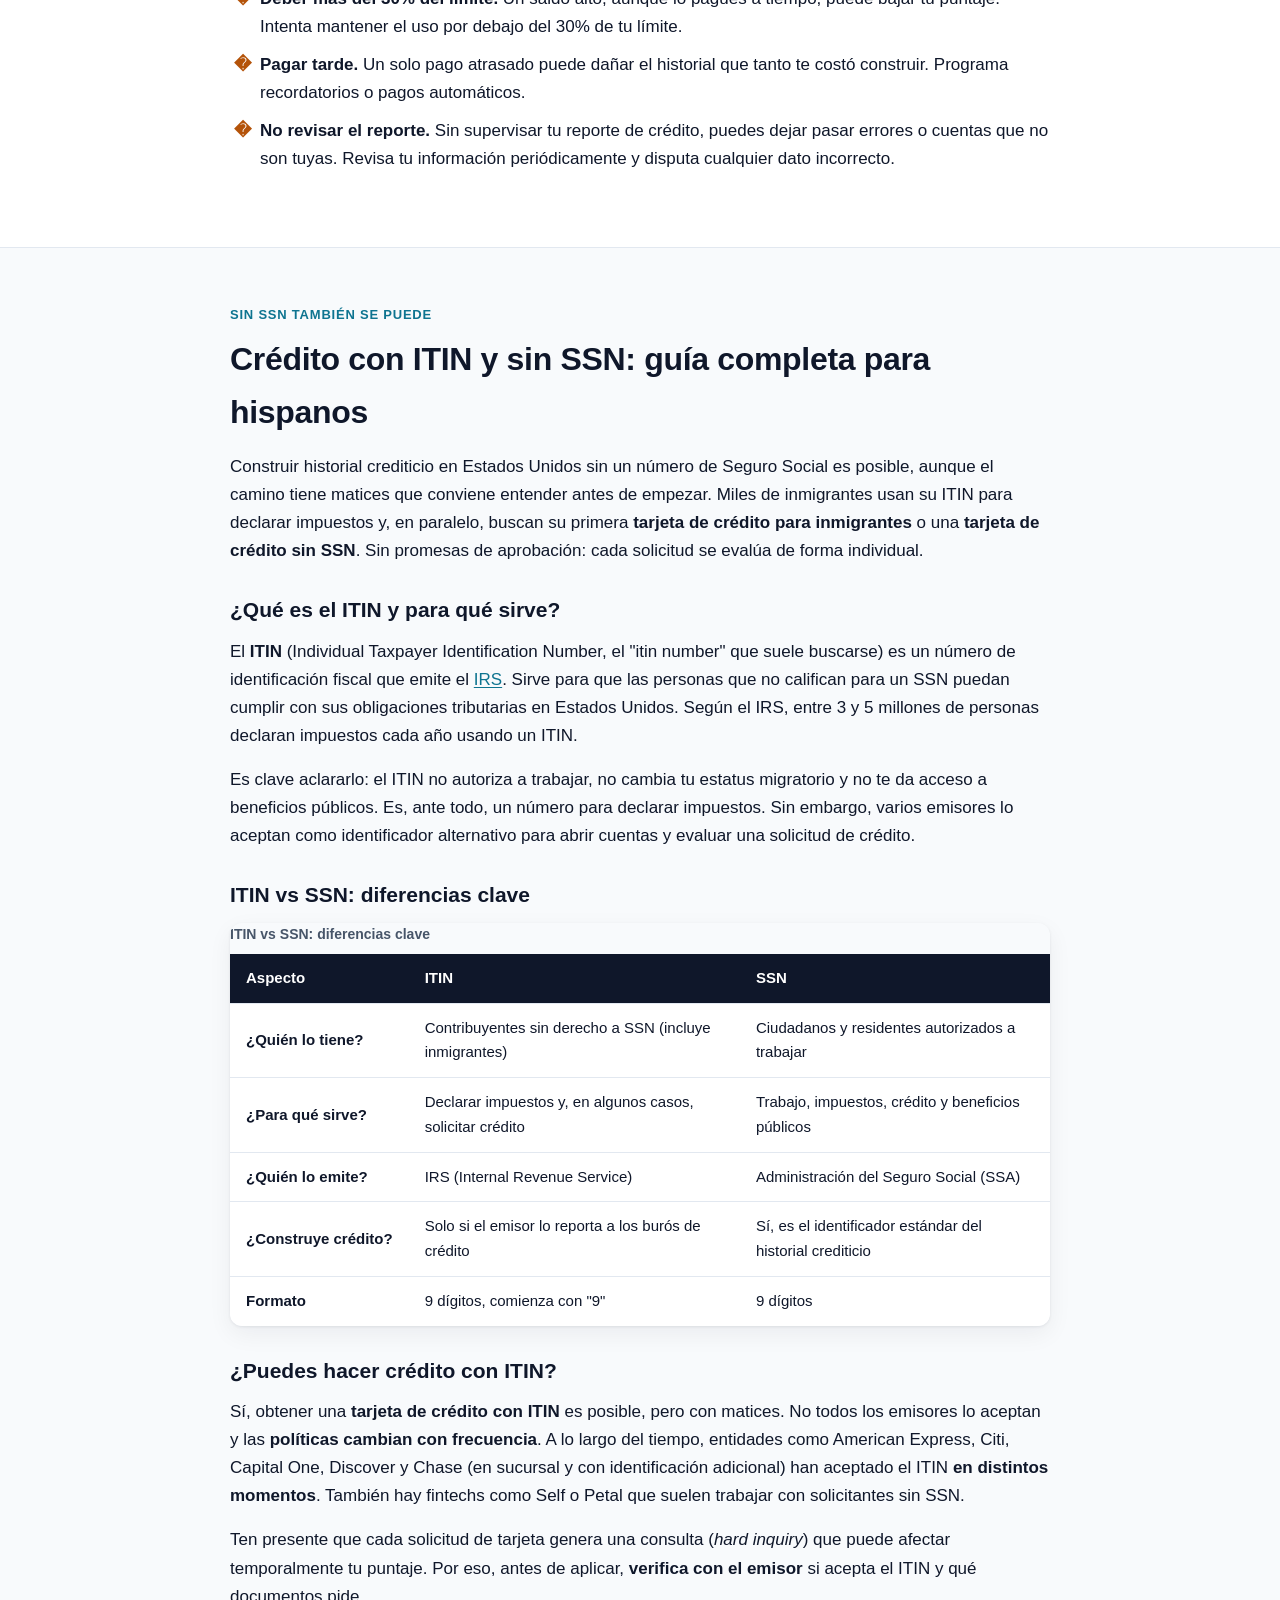
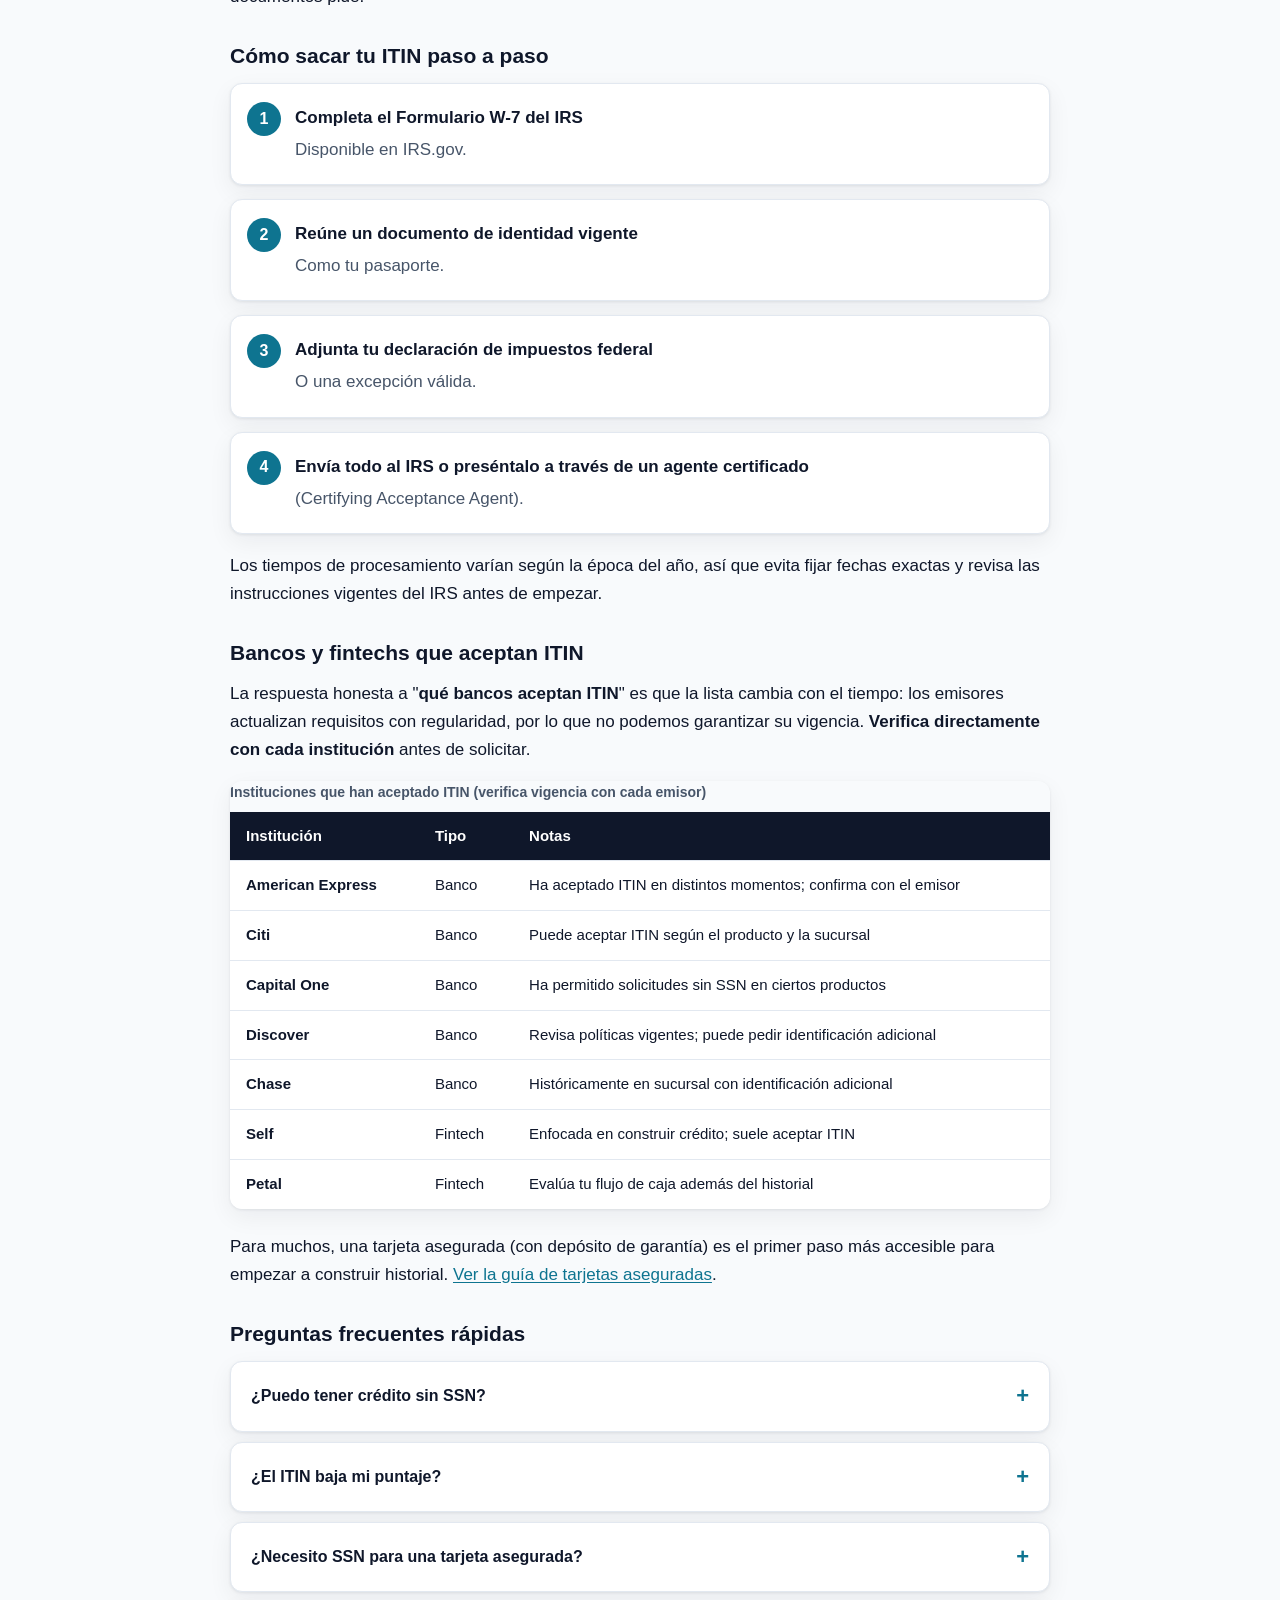
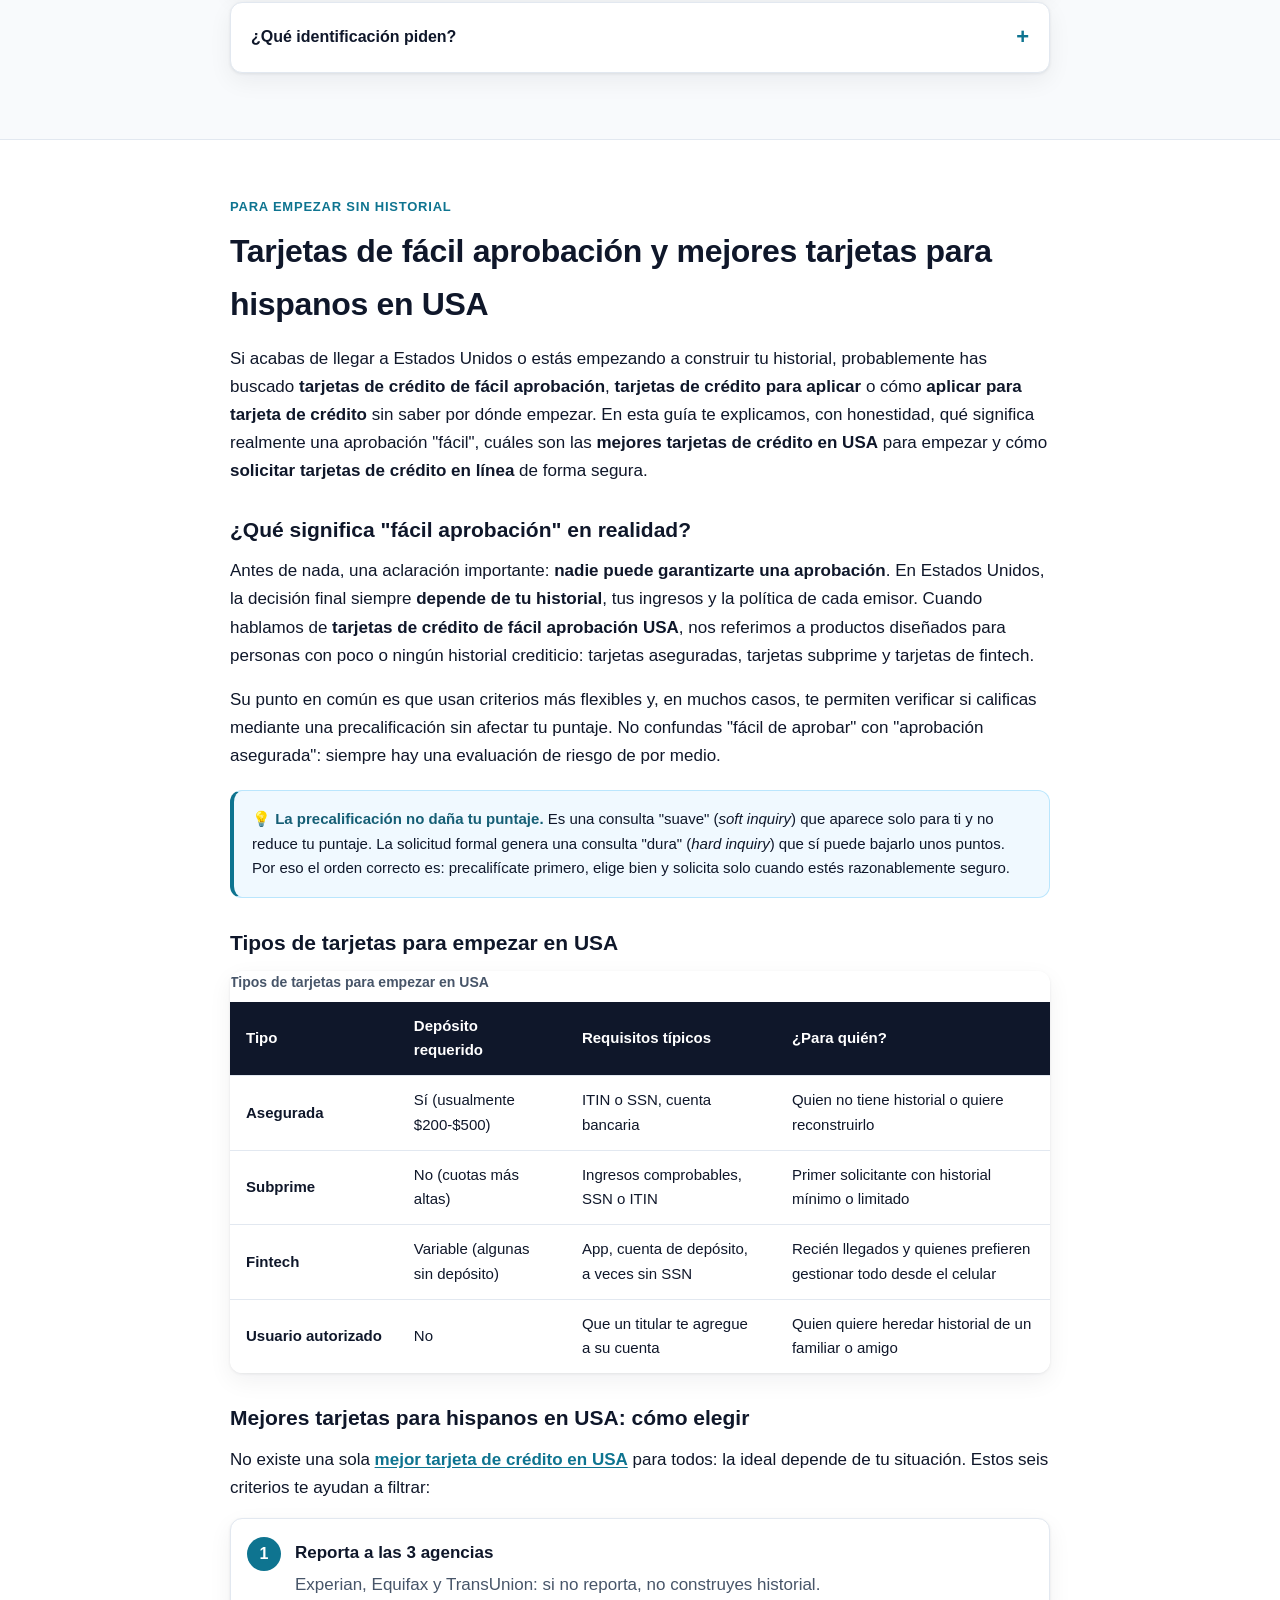
==== commit c25a32c6: "A11y: subrayado de enlaces (links rely on color)" ====
--- a/index.html
+++ b/index.html
@@ -173,7 +173,7 @@
   }
   </script>
 
-  <style>:root{--bg:#f8fafc;--surface:#ffffff;--ink:#0f172a;--ink-soft:#475569;--brand:#0e7490;--brand-dark:#155e75;--accent:#10b981;--accent-dark:#047857;--gold:#d97706;--line:#e2e8f0;--warn-bg:#fffbeb;--warn-line:#fde68a;--danger-soft:#fef2f2;--radius:12px;--shadow:0 1px 3px rgba(15,23,42,.08),0 8px 24px rgba(15,23,42,.06);--shadow-lg:0 4px 12px rgba(15,23,42,.10),0 16px 40px rgba(15,23,42,.10);--font:-apple-system,BlinkMacSystemFont,"Segoe UI",Roboto,"Helvetica Neue",Arial,sans-serif;}*{box-sizing:border-box;margin:0;padding:0;}html{scroll-behavior:smooth;}body{font-family:var(--font);background:var(--bg);color:var(--ink);line-height:1.65;font-size:17px;}img{max-width:100%;display:block;}a{color:var(--brand);text-decoration:none;}a:hover{text-decoration:underline;}.container{max-width:860px;margin:0 auto;padding:0 20px;}.container-wide{max-width:1040px;margin:0 auto;padding:0 20px;}.ftc-bar{background:var(--warn-bg);border-bottom:1px solid var(--warn-line);font-size:13.5px;color:#78350f;padding:10px 20px;text-align:center;}.ftc-bar strong{color:#92400e;}.site-header{position:sticky;top:0;z-index:50;background:rgba(255,255,255,.92);backdrop-filter:blur(8px);border-bottom:1px solid var(--line);}.navbar{display:flex;align-items:center;justify-content:space-between;padding:12px 20px;max-width:1040px;margin:0 auto;}.brand{font-weight:800;font-size:20px;color:var(--ink);display:flex;align-items:center;gap:8px;}.brand .dot{width:10px;height:10px;border-radius:50%;background:var(--accent);display:inline-block;}.nav-links{display:flex;gap:4px;list-style:none;flex-wrap:wrap;}.nav-links a{display:block;padding:8px 12px;border-radius:8px;color:var(--ink-soft);font-size:15px;font-weight:600;}.nav-links a:hover{background:#f1f5f9;color:var(--ink);text-decoration:none;}.nav-toggle{display:none;background:none;border:1px solid var(--line);border-radius:8px;padding:8px 12px;font-size:18px;cursor:pointer;}.hero{background:linear-gradient(135deg,#0f172a 0%,#134e4a 60%,#0e7490 100%);color:#fff;padding:72px 0 64px;}.hero h1{font-size:clamp(30px,5vw,46px);line-height:1.15;font-weight:800;letter-spacing:-.02em;margin-bottom:18px;}.hero h1 span{color:#34d399;}.hero .sub{font-size:19px;color:#cbd5e1;max-width:640px;margin-bottom:28px;}.stat-chips{display:flex;gap:12px;flex-wrap:wrap;margin-bottom:30px;}.stat-chip{background:rgba(255,255,255,.10);border:1px solid rgba(255,255,255,.18);border-radius:10px;padding:10px 14px;font-size:14px;color:#e2e8f0;}.stat-chip strong{display:block;font-size:20px;color:#fff;}.hero-cta{display:inline-block;background:var(--accent);color:#022c22;font-weight:700;padding:14px 26px;border-radius:10px;font-size:17px;}.hero-cta:hover{background:#34d399;text-decoration:none;}section{padding:56px 0;}section.alt{background:var(--surface);border-top:1px solid var(--line);border-bottom:1px solid var(--line);}.eyebrow{color:var(--brand);font-weight:700;text-transform:uppercase;letter-spacing:.06em;font-size:13px;margin-bottom:8px;}h2.section-title{font-size:clamp(24px,3.5vw,32px);font-weight:800;letter-spacing:-.01em;margin-bottom:14px;}.lead{font-size:18px;color:var(--ink-soft);margin-bottom:26px;}h3{font-size:21px;font-weight:700;margin:28px 0 10px;}p{margin-bottom:16px;}ul,ol{margin:0 0 18px 24px;}li{margin-bottom:8px;}.card{background:var(--surface);border:1px solid var(--line);border-radius:var(--radius);padding:22px;box-shadow:var(--shadow);margin-bottom:16px;}.card h3{margin-top:0;}.steps{counter-reset:step;list-style:none;margin-left:0;}.steps li{counter-increment:step;position:relative;background:var(--surface);border:1px solid var(--line);border-radius:var(--radius);padding:20px 20px 20px 64px;margin-bottom:14px;box-shadow:var(--shadow);}.steps li::before{content:counter(step);position:absolute;left:16px;top:18px;width:34px;height:34px;border-radius:50%;background:var(--brand);color:#fff;font-weight:800;font-size:16px;display:flex;align-items:center;justify-content:center;}.steps li strong{font-size:17px;}.steps li p{margin:4px 0 0;color:var(--ink-soft);}.table-wrap{overflow-x:auto;margin-bottom:24px;border-radius:var(--radius);box-shadow:var(--shadow);}.table-wrap .score-table{margin-bottom:0;box-shadow:none;}.score-table{width:100%;border-collapse:collapse;background:var(--surface);border-radius:var(--radius);overflow:hidden;box-shadow:var(--shadow);}.score-table th,.score-table td{padding:12px 16px;text-align:left;border-bottom:1px solid var(--line);font-size:15px;}.score-table th{background:#0f172a;color:#fff;font-weight:700;}.score-table tr:last-child td{border-bottom:none;}.score-table .range{font-weight:800;white-space:nowrap;}.badge{display:inline-block;padding:2px 10px;border-radius:999px;font-size:13px;font-weight:700;}.badge-poor{background:var(--danger-soft);color:#b91c1c;}.badge-fair{background:#fff7ed;color:#c2410c;}.badge-good{background:#fef9c3;color:#a16207;}.badge-vgood{background:#ecfdf5;color:#047857;}.badge-exc{background:#ecfeff;color:#0e7490;}.cta-grid{display:grid;grid-template-columns:repeat(auto-fit,minmax(240px,1fr));gap:16px;margin:24px 0;}.cta-card{background:var(--surface);border:1px solid var(--line);border-radius:var(--radius);padding:22px;box-shadow:var(--shadow);display:flex;flex-direction:column;gap:10px;}.cta-card h3{font-size:17px;margin:0;}.cta-card p{font-size:14.5px;color:var(--ink-soft);margin:0;flex:1;}.cta-btn{display:inline-block;background:var(--brand);color:#fff;font-weight:700;padding:11px 18px;border-radius:9px;text-align:center;font-size:15px;}.cta-btn:hover{background:var(--brand-dark);text-decoration:none;}.cta-note{font-size:12.5px;color:#64748b;font-style:italic;}details.faq{background:var(--surface);border:1px solid var(--line);border-radius:var(--radius);margin-bottom:10px;box-shadow:var(--shadow);overflow:hidden;}details.faq summary{cursor:pointer;padding:16px 20px;font-weight:700;font-size:16px;list-style:none;display:flex;justify-content:space-between;align-items:center;gap:12px;}details.faq summary::-webkit-details-marker{display:none;}details.faq summary::after{content:"+";font-size:22px;color:var(--brand);font-weight:700;}details.faq[open] summary::after{content:"−";}details.faq .faq-body{padding:0 20px 18px;color:var(--ink-soft);font-size:15.5px;}.callout{background:#f0f9ff;border:1px solid #bae6fd;border-left:4px solid #0e7490;border-radius:var(--radius);padding:16px 18px;margin:20px 0;font-size:15px;}.callout strong{color:var(--brand-dark);}.callout-warn{background:var(--warn-bg);border:1px solid var(--warn-line);border-left:4px solid #d97706;}.callout-warn strong{color:#92400e;}.checklist{list-style:none;margin-left:0;}.checklist li{padding-left:30px;position:relative;margin-bottom:10px;}.checklist li::before{content:"✓";position:absolute;left:4px;top:0;color:var(--accent-dark);font-weight:800;}.alert-list li::before{content:"� ";color:#b45309;}.author-box{display:flex;gap:18px;align-items:flex-start;background:var(--surface);border:1px solid var(--line);border-radius:var(--radius);padding:22px;box-shadow:var(--shadow);margin-top:34px;}.author-avatar{width:64px;height:64px;border-radius:50%;flex-shrink:0;background:linear-gradient(135deg,var(--brand),var(--accent));color:#fff;font-weight:800;font-size:22px;display:flex;align-items:center;justify-content:center;}.author-box h3{margin:0 0 4px;font-size:18px;}.author-box .role{color:var(--brand);font-weight:600;font-size:14px;margin-bottom:8px;}.author-box p{font-size:14.5px;color:var(--ink-soft);margin:0;}.review-note{margin-top:12px;font-size:13.5px;color:var(--ink-soft);}.review-note strong{color:var(--accent-dark);}.disclaimer-box{background:#f1f5f9;border:1px solid var(--line);border-radius:var(--radius);padding:18px 20px;font-size:14px;color:var(--ink-soft);margin-top:24px;}.disclaimer-box strong{color:var(--ink);}.site-footer{background:#0f172a;color:#94a3b8;padding:40px 0 32px;margin-top:40px;font-size:14px;}.site-footer .brand{color:#fff;margin-bottom:10px;}.site-footer a{color:#cbd5e1;}.footer-links{display:flex;gap:18px;flex-wrap:wrap;margin:12px 0;}.footer-links a:hover{color:#fff;}.table-caption{font-size:14px;color:var(--ink-soft);font-weight:600;margin:0 0 8px;text-align:left;}@media (max-width:720px){.nav-toggle{display:block;}.nav-links{display:none;position:absolute;top:100%;left:0;right:0;background:var(--surface);border-bottom:1px solid var(--line);flex-direction:column;padding:8px;}.nav-links.open{display:flex;}.hero{padding:48px 0 44px;}section{padding:44px 0;}.author-box{flex-direction:column;}}</style><noscript></noscript>
+  <style>:root{--bg:#f8fafc;--surface:#ffffff;--ink:#0f172a;--ink-soft:#475569;--brand:#0e7490;--brand-dark:#155e75;--accent:#10b981;--accent-dark:#047857;--gold:#d97706;--line:#e2e8f0;--warn-bg:#fffbeb;--warn-line:#fde68a;--danger-soft:#fef2f2;--radius:12px;--shadow:0 1px 3px rgba(15,23,42,.08),0 8px 24px rgba(15,23,42,.06);--shadow-lg:0 4px 12px rgba(15,23,42,.10),0 16px 40px rgba(15,23,42,.10);--font:-apple-system,BlinkMacSystemFont,"Segoe UI",Roboto,"Helvetica Neue",Arial,sans-serif;}*{box-sizing:border-box;margin:0;padding:0;}html{scroll-behavior:smooth;}body{font-family:var(--font);background:var(--bg);color:var(--ink);line-height:1.65;font-size:17px;}img{max-width:100%;display:block;}a{color:var(--brand);text-decoration:underline;text-underline-offset:2px;}a:hover{text-decoration:underline;}.container{max-width:860px;margin:0 auto;padding:0 20px;}.container-wide{max-width:1040px;margin:0 auto;padding:0 20px;}.ftc-bar{background:var(--warn-bg);border-bottom:1px solid var(--warn-line);font-size:13.5px;color:#78350f;padding:10px 20px;text-align:center;}.ftc-bar strong{color:#92400e;}.site-header{position:sticky;top:0;z-index:50;background:rgba(255,255,255,.92);backdrop-filter:blur(8px);border-bottom:1px solid var(--line);}.navbar{display:flex;align-items:center;justify-content:space-between;padding:12px 20px;max-width:1040px;margin:0 auto;}.brand{font-weight:800;font-size:20px;color:var(--ink);display:flex;align-items:center;gap:8px;}.brand .dot{width:10px;height:10px;border-radius:50%;background:var(--accent);display:inline-block;}.nav-links{display:flex;gap:4px;list-style:none;flex-wrap:wrap;}.nav-links a{display:block;padding:8px 12px;border-radius:8px;color:var(--ink-soft);font-size:15px;font-weight:600;}.nav-links a:hover{background:#f1f5f9;color:var(--ink);text-decoration:none;}.nav-toggle{display:none;background:none;border:1px solid var(--line);border-radius:8px;padding:8px 12px;font-size:18px;cursor:pointer;}.hero{background:linear-gradient(135deg,#0f172a 0%,#134e4a 60%,#0e7490 100%);color:#fff;padding:72px 0 64px;}.hero h1{font-size:clamp(30px,5vw,46px);line-height:1.15;font-weight:800;letter-spacing:-.02em;margin-bottom:18px;}.hero h1 span{color:#34d399;}.hero .sub{font-size:19px;color:#cbd5e1;max-width:640px;margin-bottom:28px;}.stat-chips{display:flex;gap:12px;flex-wrap:wrap;margin-bottom:30px;}.stat-chip{background:rgba(255,255,255,.10);border:1px solid rgba(255,255,255,.18);border-radius:10px;padding:10px 14px;font-size:14px;color:#e2e8f0;}.stat-chip strong{display:block;font-size:20px;color:#fff;}.hero-cta{display:inline-block;background:var(--accent);color:#022c22;font-weight:700;padding:14px 26px;border-radius:10px;font-size:17px;}.hero-cta:hover{background:#34d399;text-decoration:none;}section{padding:56px 0;}section.alt{background:var(--surface);border-top:1px solid var(--line);border-bottom:1px solid var(--line);}.eyebrow{color:var(--brand);font-weight:700;text-transform:uppercase;letter-spacing:.06em;font-size:13px;margin-bottom:8px;}h2.section-title{font-size:clamp(24px,3.5vw,32px);font-weight:800;letter-spacing:-.01em;margin-bottom:14px;}.lead{font-size:18px;color:var(--ink-soft);margin-bottom:26px;}h3{font-size:21px;font-weight:700;margin:28px 0 10px;}p{margin-bottom:16px;}ul,ol{margin:0 0 18px 24px;}li{margin-bottom:8px;}.card{background:var(--surface);border:1px solid var(--line);border-radius:var(--radius);padding:22px;box-shadow:var(--shadow);margin-bottom:16px;}.card h3{margin-top:0;}.steps{counter-reset:step;list-style:none;margin-left:0;}.steps li{counter-increment:step;position:relative;background:var(--surface);border:1px solid var(--line);border-radius:var(--radius);padding:20px 20px 20px 64px;margin-bottom:14px;box-shadow:var(--shadow);}.steps li::before{content:counter(step);position:absolute;left:16px;top:18px;width:34px;height:34px;border-radius:50%;background:var(--brand);color:#fff;font-weight:800;font-size:16px;display:flex;align-items:center;justify-content:center;}.steps li strong{font-size:17px;}.steps li p{margin:4px 0 0;color:var(--ink-soft);}.table-wrap{overflow-x:auto;margin-bottom:24px;border-radius:var(--radius);box-shadow:var(--shadow);}.table-wrap .score-table{margin-bottom:0;box-shadow:none;}.score-table{width:100%;border-collapse:collapse;background:var(--surface);border-radius:var(--radius);overflow:hidden;box-shadow:var(--shadow);}.score-table th,.score-table td{padding:12px 16px;text-align:left;border-bottom:1px solid var(--line);font-size:15px;}.score-table th{background:#0f172a;color:#fff;font-weight:700;}.score-table tr:last-child td{border-bottom:none;}.score-table .range{font-weight:800;white-space:nowrap;}.badge{display:inline-block;padding:2px 10px;border-radius:999px;font-size:13px;font-weight:700;}.badge-poor{background:var(--danger-soft);color:#b91c1c;}.badge-fair{background:#fff7ed;color:#c2410c;}.badge-good{background:#fef9c3;color:#a16207;}.badge-vgood{background:#ecfdf5;color:#047857;}.badge-exc{background:#ecfeff;color:#0e7490;}.cta-grid{display:grid;grid-template-columns:repeat(auto-fit,minmax(240px,1fr));gap:16px;margin:24px 0;}.cta-card{background:var(--surface);border:1px solid var(--line);border-radius:var(--radius);padding:22px;box-shadow:var(--shadow);display:flex;flex-direction:column;gap:10px;}.cta-card h3{font-size:17px;margin:0;}.cta-card p{font-size:14.5px;color:var(--ink-soft);margin:0;flex:1;}.cta-btn{display:inline-block;background:var(--brand);color:#fff;font-weight:700;padding:11px 18px;border-radius:9px;text-align:center;font-size:15px;}.cta-btn:hover{background:var(--brand-dark);text-decoration:none;}.cta-note{font-size:12.5px;color:#64748b;font-style:italic;}details.faq{background:var(--surface);border:1px solid var(--line);border-radius:var(--radius);margin-bottom:10px;box-shadow:var(--shadow);overflow:hidden;}details.faq summary{cursor:pointer;padding:16px 20px;font-weight:700;font-size:16px;list-style:none;display:flex;justify-content:space-between;align-items:center;gap:12px;}details.faq summary::-webkit-details-marker{display:none;}details.faq summary::after{content:"+";font-size:22px;color:var(--brand);font-weight:700;}details.faq[open] summary::after{content:"−";}details.faq .faq-body{padding:0 20px 18px;color:var(--ink-soft);font-size:15.5px;}.callout{background:#f0f9ff;border:1px solid #bae6fd;border-left:4px solid #0e7490;border-radius:var(--radius);padding:16px 18px;margin:20px 0;font-size:15px;}.callout strong{color:var(--brand-dark);}.callout-warn{background:var(--warn-bg);border:1px solid var(--warn-line);border-left:4px solid #d97706;}.callout-warn strong{color:#92400e;}.checklist{list-style:none;margin-left:0;}.checklist li{padding-left:30px;position:relative;margin-bottom:10px;}.checklist li::before{content:"✓";position:absolute;left:4px;top:0;color:var(--accent-dark);font-weight:800;}.alert-list li::before{content:"� ";color:#b45309;}.author-box{display:flex;gap:18px;align-items:flex-start;background:var(--surface);border:1px solid var(--line);border-radius:var(--radius);padding:22px;box-shadow:var(--shadow);margin-top:34px;}.author-avatar{width:64px;height:64px;border-radius:50%;flex-shrink:0;background:linear-gradient(135deg,var(--brand),var(--accent));color:#fff;font-weight:800;font-size:22px;display:flex;align-items:center;justify-content:center;}.author-box h3{margin:0 0 4px;font-size:18px;}.author-box .role{color:var(--brand);font-weight:600;font-size:14px;margin-bottom:8px;}.author-box p{font-size:14.5px;color:var(--ink-soft);margin:0;}.review-note{margin-top:12px;font-size:13.5px;color:var(--ink-soft);}.review-note strong{color:var(--accent-dark);}.disclaimer-box{background:#f1f5f9;border:1px solid var(--line);border-radius:var(--radius);padding:18px 20px;font-size:14px;color:var(--ink-soft);margin-top:24px;}.disclaimer-box strong{color:var(--ink);}.site-footer{background:#0f172a;color:#94a3b8;padding:40px 0 32px;margin-top:40px;font-size:14px;}.site-footer .brand{color:#fff;margin-bottom:10px;}.site-footer a{color:#cbd5e1;}.footer-links{display:flex;gap:18px;flex-wrap:wrap;margin:12px 0;}.footer-links a:hover{color:#fff;}.table-caption{font-size:14px;color:var(--ink-soft);font-weight:600;margin:0 0 8px;text-align:left;}@media (max-width:720px){.nav-toggle{display:block;}.nav-links{display:none;position:absolute;top:100%;left:0;right:0;background:var(--surface);border-bottom:1px solid var(--line);flex-direction:column;padding:8px;}.nav-links.open{display:flex;}.hero{padding:48px 0 44px;}section{padding:44px 0;}.author-box{flex-direction:column;}}</style><noscript></noscript>
 </head>
 <body>
 
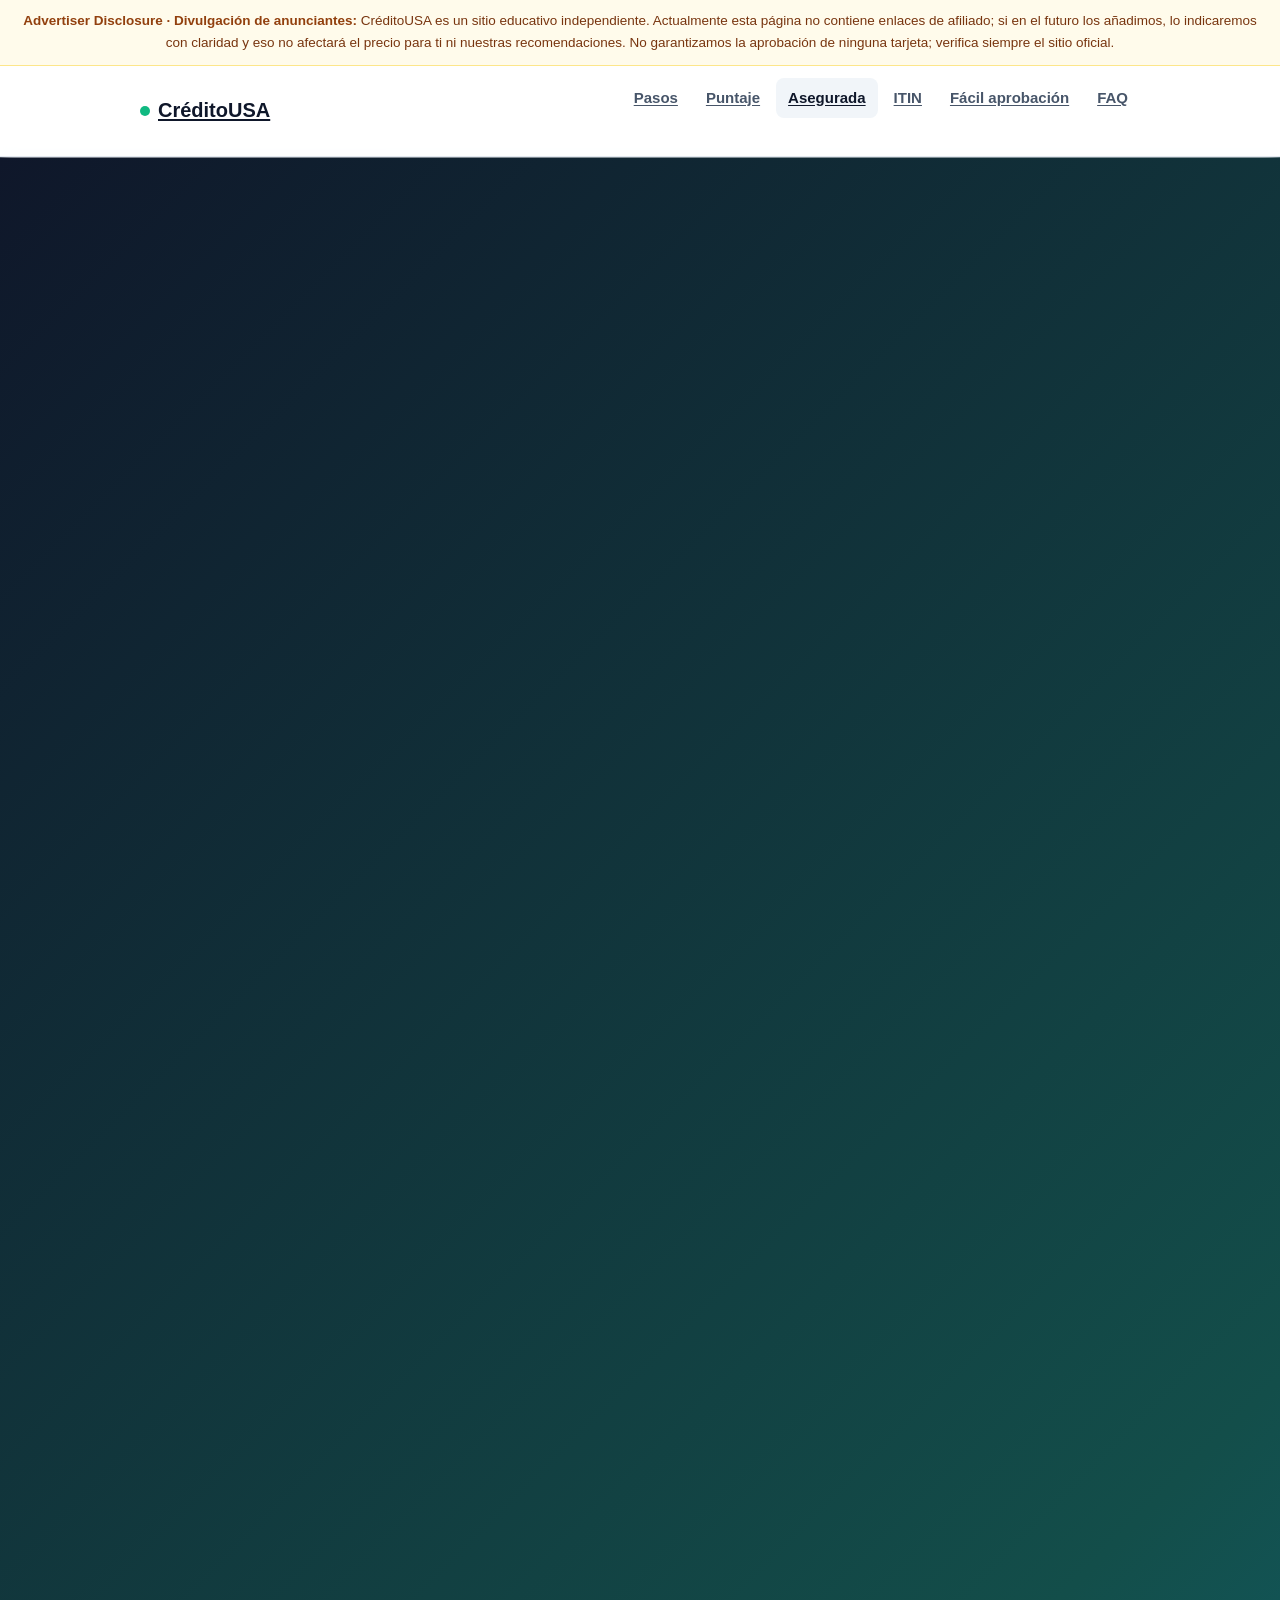
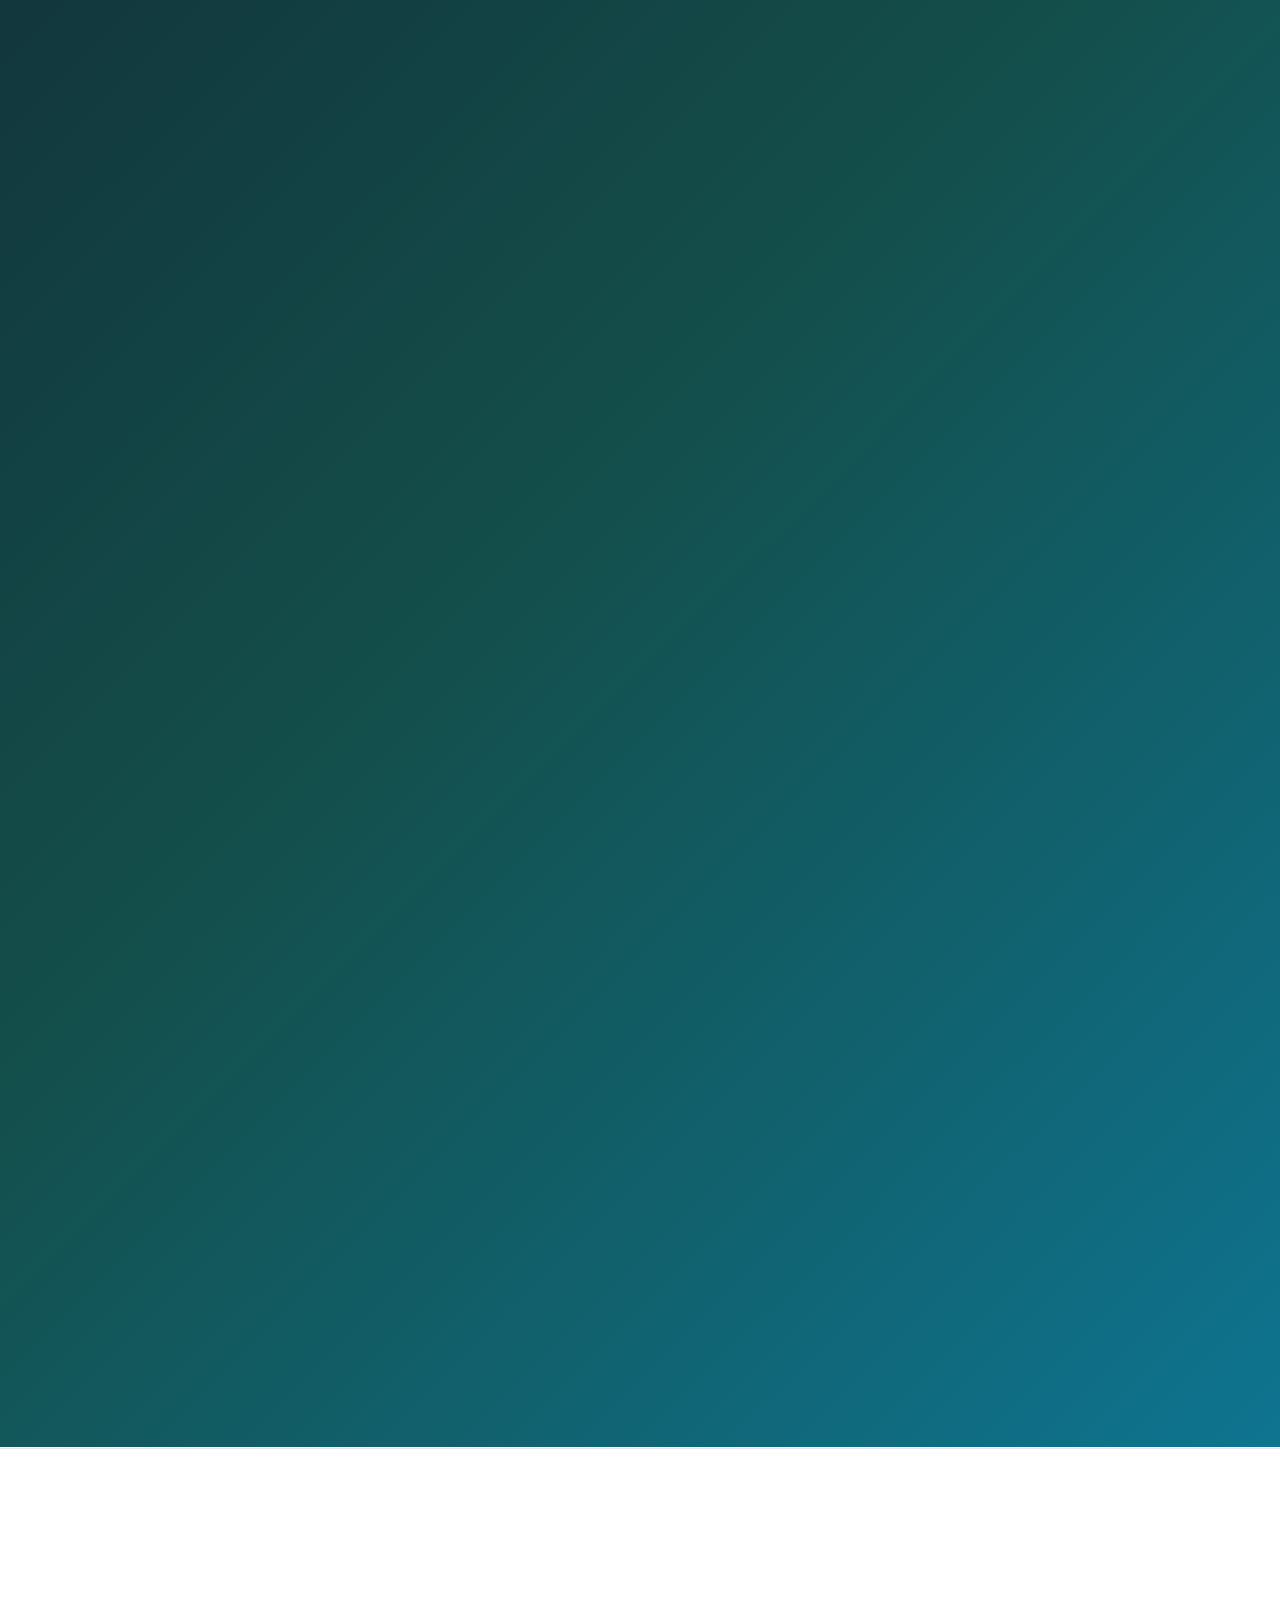
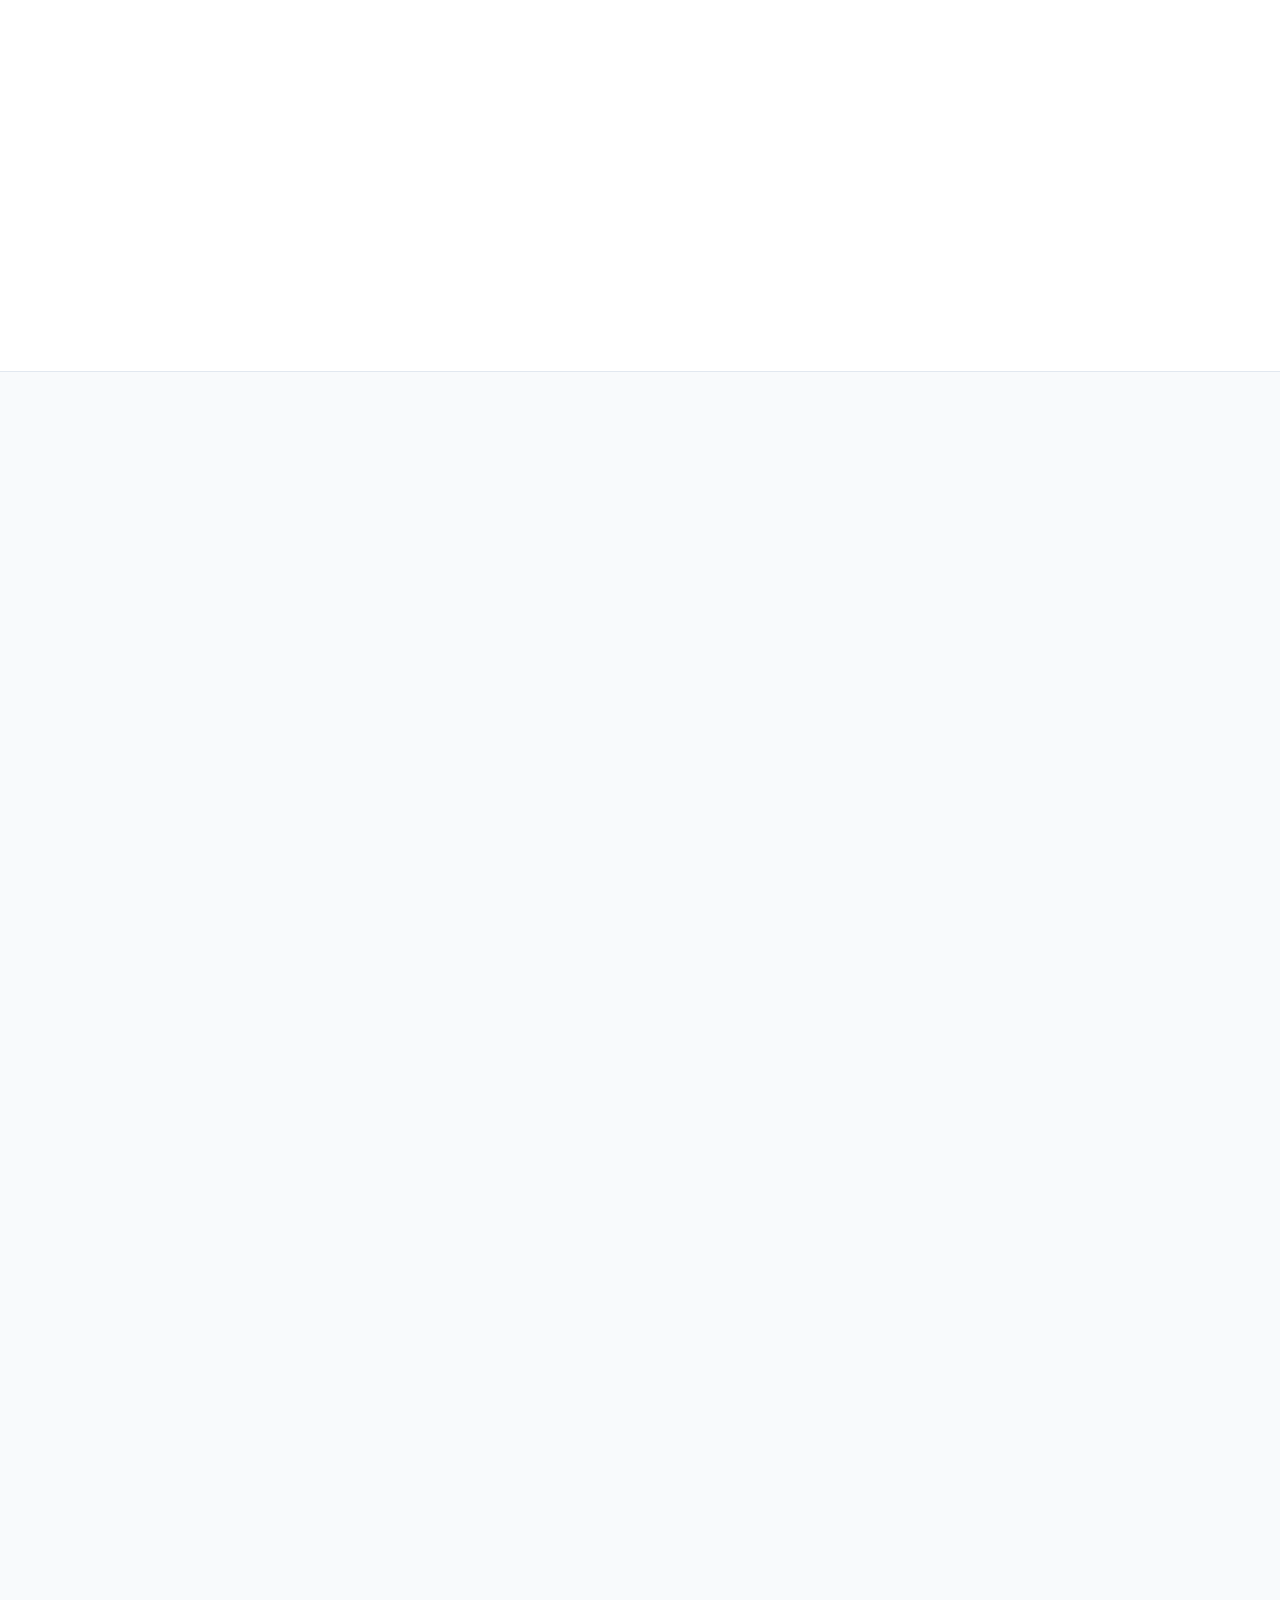
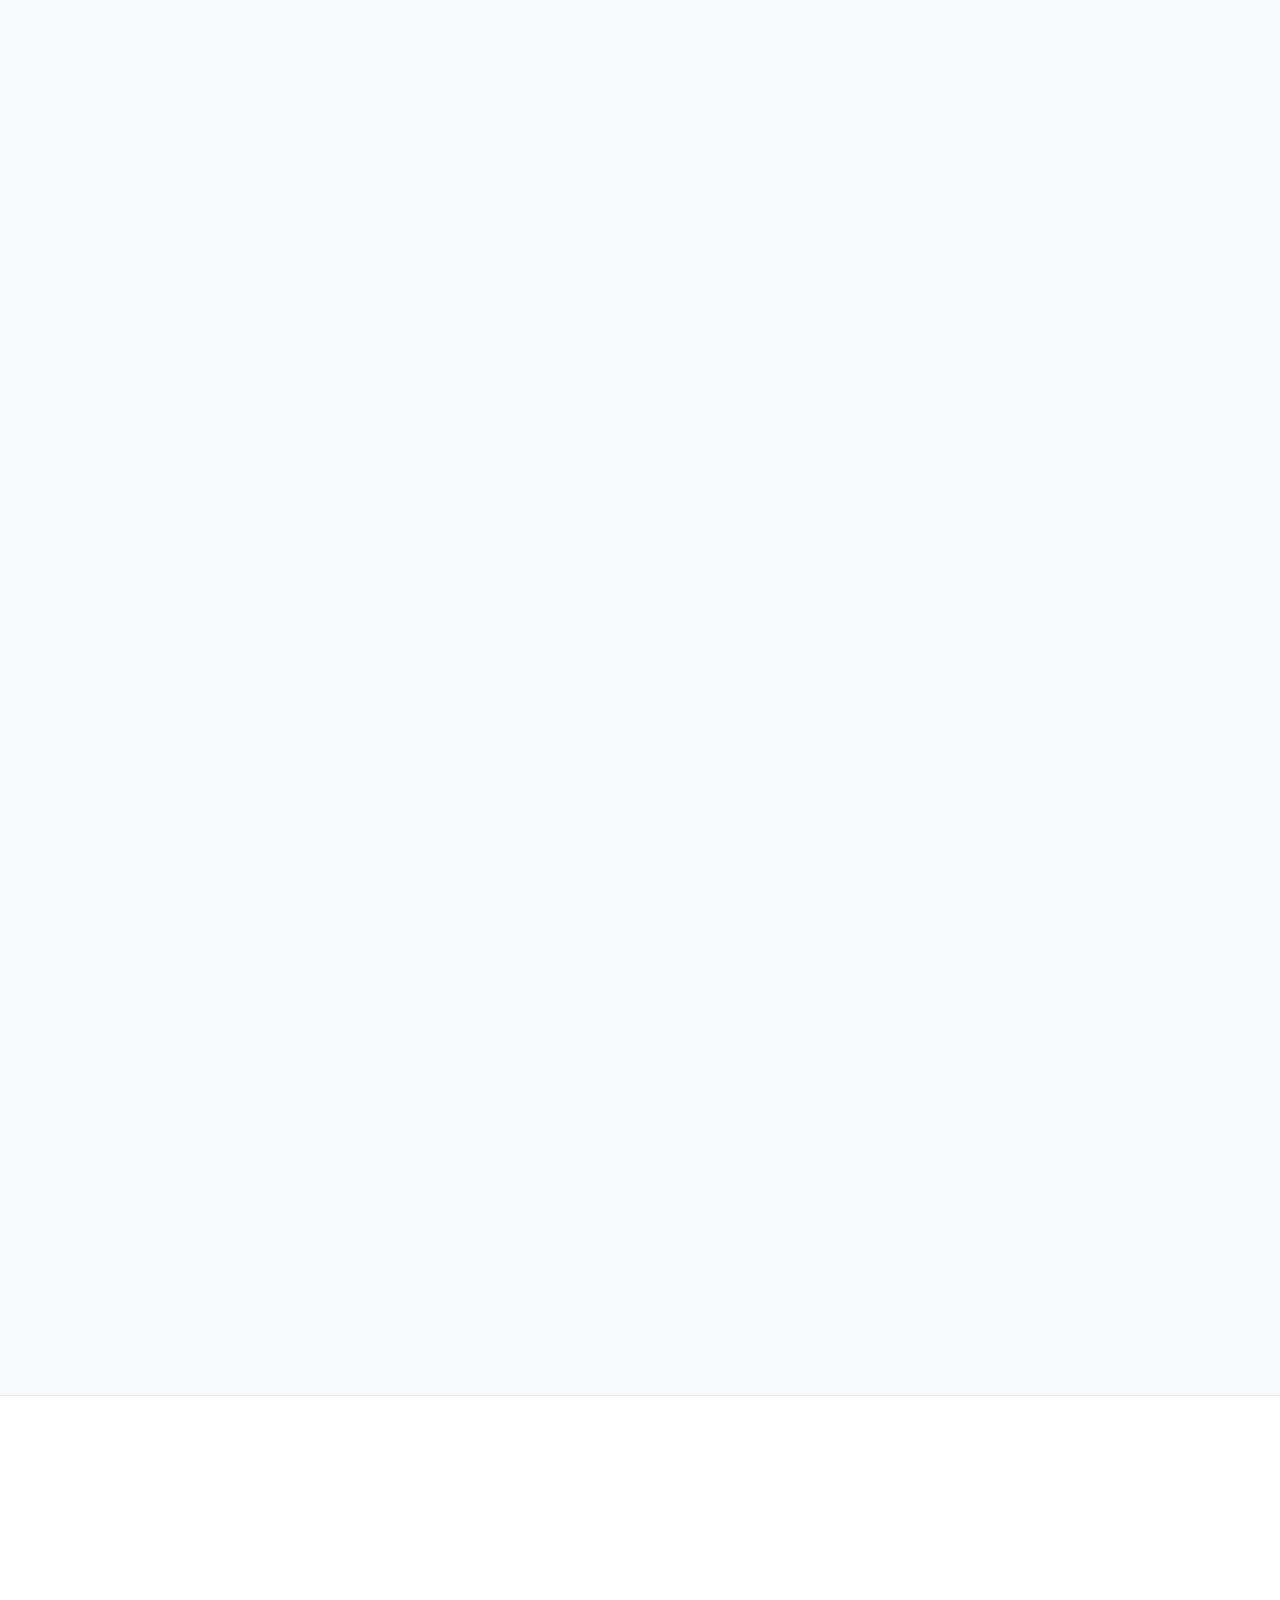
==== commit 923ce339: "Perf: minificar HTML, content-visibility en secciones, preconnect ads" ====
--- a/index.html
+++ b/index.html
@@ -1,654 +1,639 @@
 <!DOCTYPE html>
 <html lang="es-US">
 <head>
-  <meta charset="UTF-8">
-  <meta name="viewport" content="width=device-width, initial-scale=1.0">
-  <meta name="theme-color" content="#0f172a">
-  <meta name="google-site-verification" content="hotkY3q_j-_BG18bc9ECQmOYBZWnYcX5GaTCmYU3yUA">
-  <meta name="google-site-verification" content="dNb41MbuG1x6GRv_H_k3tmC1hc7hOc1vpFfg6Ubph-Q">
-  <link rel="icon" href="data:image/svg+xml,%3Csvg xmlns='http://www.w3.org/2000/svg' viewBox='0 0 100 100'%3E%3Crect width='100' height='100' rx='22' fill='%230e7490'/%3E%3Ctext x='50' y='70' font-size='54' text-anchor='middle' fill='%23ffffff' font-family='Arial,sans-serif' font-weight='bold'%3EC%3C/text%3E%3C/svg%3E">
-  <script async src="https://pagead2.googlesyndication.com/pagead/js/adsbygoogle.js?client=ca-pub-7245720759435664" crossorigin="anonymous"></script>
-  <title>Cómo Hacer Crédito en USA: Guía Paso a Paso (2026)</title>
-  <meta name="description" content="Aprende cómo hacer crédito en USA paso a paso: tarjeta asegurada, puntaje, ITIN vs SSN y fácil aprobación. Guía para hispanos sin historial.">
-  <link rel="canonical" href="https://credito-usa.github.io/">
-  <link rel="alternate" hreflang="es-US" href="https://credito-usa.github.io/">
-  <link rel="alternate" hreflang="x-default" href="https://credito-usa.github.io/">
-  <meta name="robots" content="index, follow, max-image-preview:large, max-snippet:-1, max-video-preview:-1">
-
-  
-  <meta property="og:type" content="article">
-  <meta property="og:site_name" content="CréditoUSA">
-  <meta property="og:title" content="Cómo Hacer Crédito en USA: Guía Paso a Paso (2026)">
-  <meta property="og:description" content="Aprende cómo hacer crédito en USA paso a paso: tarjeta asegurada, puntaje de crédito, ITIN vs SSN y tarjetas de fácil aprobación. Guía en español para hispanos sin historial.">
-  <meta property="og:url" content="https://credito-usa.github.io/">
-  <meta property="og:locale" content="es_US">
-  <meta property="og:image" content="https://credito-usa.github.io/og-image.png">
-  <meta property="og:image:width" content="1200">
-  <meta property="og:image:height" content="630">
-  <meta property="og:image:alt" content="CréditoUSA — Cómo hacer crédito en USA: guía paso a paso para hispanos">
-
-  
-  <meta name="twitter:card" content="summary_large_image">
-  <meta name="twitter:title" content="Cómo Hacer Crédito en USA: Guía Paso a Paso (2026)">
-  <meta name="twitter:description" content="Guía en español para hispanos en EE.UU.: cómo hacer crédito sin historial, con SSN o ITIN.">
-  <meta name="twitter:image" content="https://credito-usa.github.io/og-image.png">
-  <meta name="author" content="Carlos Méndez">
-  <meta property="article:published_time" content="2026-08-19">
-  <meta property="article:modified_time" content="2026-08-19">
-
-  
-  <script type="application/ld+json">
-  {
-    "@context": "https://schema.org",
-    "@id": "https://credito-usa.github.io/#org",
-    "@type": "Organization",
-    "name": "CréditoUSA",
-    "url": "https://credito-usa.github.io/",
-    "logo": { "@type": "ImageObject", "url": "https://credito-usa.github.io/og-image.png", "width": 1200, "height": 630 },
-    "description": "Guía educativa en español para hispanos en EE.UU. sobre cómo hacer crédito: puntaje de crédito, tarjetas aseguradas, tarjetas con ITIN y finanzas personales."
-  }
-  </script>
-
-  
-  <script type="application/ld+json">
-  {
-    "@context": "https://schema.org",
-    "@type": "WebSite",
-    "name": "CréditoUSA",
-    "url": "https://credito-usa.github.io/",
-    "inLanguage": "es-US",
-    "publisher": { "@id": "https://credito-usa.github.io/#org" }
-  }
-  </script>
-
-  
-  <script type="application/ld+json">
-  {
-    "@context": "https://schema.org",
-    "@type": "WebPage",
-    "name": "Cómo Hacer Crédito en USA: Guía Paso a Paso (2026)",
-    "url": "https://credito-usa.github.io/",
-    "inLanguage": "es-US",
-    "datePublished": "2026-08-19",
-    "dateModified": "2026-08-19",
-    "author": { "@id": "https://credito-usa.github.io/#author" },
-    "primaryImageOfPage": { "@type": "ImageObject", "url": "https://credito-usa.github.io/og-image.png", "width": 1200, "height": 630 },
-    "mainEntity": { "@id": "https://credito-usa.github.io/#article" },
-    "isPartOf": { "@type": "WebSite", "name": "CréditoUSA", "url": "https://credito-usa.github.io/" }
-  }
-  </script>
-
-  
-  <script type="application/ld+json">
-  {
-    "@context": "https://schema.org",
-    "@id": "https://credito-usa.github.io/#article",
-    "@type": "Article",
-    "headline": "Cómo Hacer Crédito en USA: Guía Paso a Paso (2026)",
-    "articleSection": "Educación financiera",
-    "keywords": "como hacer credito en usa, puntaje de credito, tarjeta asegurada, tarjeta de credito con itin, tarjetas de credito de facil aprobacion, mejores tarjetas de credito en usa",
-    "description": "Guía completa en español para hispanos en EE.UU.: cómo hacer crédito paso a paso, tarjetas aseguradas, puntaje de crédito, crédito con ITIN y tarjetas de fácil aprobación.",
-    "image": "https://credito-usa.github.io/og-image.png",
-    "author": { "@id": "https://credito-usa.github.io/#author" },
-    "publisher": { "@id": "https://credito-usa.github.io/#org" },
-    "datePublished": "2026-08-19",
-    "dateModified": "2026-08-19",
-    "mainEntityOfPage": "https://credito-usa.github.io/",
-    "inLanguage": "es-US",
-    "about": ["Crédito en Estados Unidos", "Finanzas personales para hispanos", "Tarjetas de crédito aseguradas", "ITIN y crédito", "Puntaje de crédito"]
-  }
-  </script>
-
-  
-  <script type="application/ld+json">
-  {
-    "@context": "https://schema.org",
-    "@id": "https://credito-usa.github.io/#author",
-    "@type": "Person",
-    "name": "Carlos Méndez",
-    "jobTitle": "Educador financiero",
-    "description": "Educador financiero con más de 10 años ayudando a familias latinas en EE.UU. a abrir sus primeras cuentas y construir crédito. Certificado en educación financiera y exasesor en una cooperativa de crédito comunitaria.",
-    "knowsAbout": ["Crédito", "Finanzas personales", "Tarjetas de crédito", "ITIN", "Puntaje de crédito"],
-    "url": "https://credito-usa.github.io/acerca-de.html"
-  }
-  </script>
-
-  
-  <script type="application/ld+json">
-  {
-    "@context": "https://schema.org",
-    "@type": "FAQPage",
-    "mainEntity": [
-      {
-        "@type": "Question",
-        "name": "¿Puedo hacer crédito en USA sin SSN?",
-        "acceptedAnswer": { "@type": "Answer", "text": "Sí. Puedes solicitar un ITIN ante el IRS y usarlo para abrir cuentas y pedir tarjetas en bancos y fintechs que lo acepten. También puedes empezar como usuario autorizado o con ciertos servicios de construcción de crédito, aunque la mayoría pedirá alguna identificación fiscal." }
-      },
-      {
-        "@type": "Question",
-        "name": "¿Cuánto tarda en aparecer mi puntaje de crédito?",
-        "acceptedAnswer": { "@type": "Answer", "text": "Por lo general, tu puntaje puede aparecer entre 3 y 6 meses después de que abres tu primera cuenta que reporta a las agencias. FICO necesita al menos unos meses de historial para generar un puntaje." }
-      },
-      {
-        "@type": "Question",
-        "name": "¿La tarjeta asegurada construye crédito?",
-        "acceptedAnswer": { "@type": "Answer", "text": "Sí, si el emisor reporta tu actividad a las agencias de crédito (Equifax, Experian y TransUnion). Por eso es clave elegir una tarjeta asegurada que reporte a las tres." }
-      },
-      {
-        "@type": "Question",
-        "name": "¿Qué puntaje necesito para una buena tarjeta de crédito?",
-        "acceptedAnswer": { "@type": "Answer", "text": "En general, un puntaje de 670 o más se considera \"bueno\" y te abre la puerta a tarjetas con mejores términos. Muchas tarjetas de recompensas piden 700 o más." }
-      },
-      {
-        "@type": "Question",
-        "name": "¿Puedo usar mi ITIN para solicitar una tarjeta de crédito?",
-        "acceptedAnswer": { "@type": "Answer", "text": "Sí, varios bancos grandes y fintechs aceptan ITIN. La disponibilidad cambia con el tiempo, así que confirma con el emisor antes de aplicar." }
-      },
-      {
-        "@type": "Question",
-        "name": "¿Cuánto depósito necesito para una tarjeta asegurada?",
-        "acceptedAnswer": { "@type": "Answer", "text": "Depende del emisor. Puede ir desde $49 o $200 hasta $500 o más. El depósito normalmente define tu límite de crédito y se devuelve si mantienes la cuenta al día." }
-      },
-      {
-        "@type": "Question",
-        "name": "¿Ser usuario autorizado me da crédito?",
-        "acceptedAnswer": { "@type": "Answer", "text": "Puede ayudarte, si el titular paga a tiempo y el emisor reporta a los autorizados a las agencias de crédito. Es una forma rápida de sumar historial positivo, aunque no reemplaza tener tu propia cuenta." }
-      },
-      {
-        "@type": "Question",
-        "name": "¿Revisar mi puntaje baja mi crédito?",
-        "acceptedAnswer": { "@type": "Answer", "text": "No. Revisar tu propio puntaje es una \"consulta suave\" (soft inquiry) y no afecta tu puntaje. Solo las solicitudes de crédito nuevas (hard inquiries) pueden bajarlo unos puntos de forma temporal." }
-      },
-      {
-        "@type": "Question",
-        "name": "¿Cuánto debo usar de mi tarjeta cada mes?",
-        "acceptedAnswer": { "@type": "Answer", "text": "Lo ideal es usar menos del 30% de tu límite, y mejor aún menos del 10%. Si tu límite es de $300, trata de no deber más de $90 al momento del corte." }
-      },
-      {
-        "@type": "Question",
-        "name": "¿Puedo hacer crédito con una app como Self o Chime?",
-        "acceptedAnswer": { "@type": "Answer", "text": "Sí, estas apps pueden reportar tus pagos o un pequeño préstamo a las agencias de crédito, lo que puede ayudarte a generar historial si no tienes otra cuenta. Revisa que reporten a las tres agencias y cuáles son sus cuotas." }
-      }
-    ]
-  }
-  </script>
-
-  <style>:root{--bg:#f8fafc;--surface:#ffffff;--ink:#0f172a;--ink-soft:#475569;--brand:#0e7490;--brand-dark:#155e75;--accent:#10b981;--accent-dark:#047857;--gold:#d97706;--line:#e2e8f0;--warn-bg:#fffbeb;--warn-line:#fde68a;--danger-soft:#fef2f2;--radius:12px;--shadow:0 1px 3px rgba(15,23,42,.08),0 8px 24px rgba(15,23,42,.06);--shadow-lg:0 4px 12px rgba(15,23,42,.10),0 16px 40px rgba(15,23,42,.10);--font:-apple-system,BlinkMacSystemFont,"Segoe UI",Roboto,"Helvetica Neue",Arial,sans-serif;}*{box-sizing:border-box;margin:0;padding:0;}html{scroll-behavior:smooth;}body{font-family:var(--font);background:var(--bg);color:var(--ink);line-height:1.65;font-size:17px;}img{max-width:100%;display:block;}a{color:var(--brand);text-decoration:underline;text-underline-offset:2px;}a:hover{text-decoration:underline;}.container{max-width:860px;margin:0 auto;padding:0 20px;}.container-wide{max-width:1040px;margin:0 auto;padding:0 20px;}.ftc-bar{background:var(--warn-bg);border-bottom:1px solid var(--warn-line);font-size:13.5px;color:#78350f;padding:10px 20px;text-align:center;}.ftc-bar strong{color:#92400e;}.site-header{position:sticky;top:0;z-index:50;background:rgba(255,255,255,.92);backdrop-filter:blur(8px);border-bottom:1px solid var(--line);}.navbar{display:flex;align-items:center;justify-content:space-between;padding:12px 20px;max-width:1040px;margin:0 auto;}.brand{font-weight:800;font-size:20px;color:var(--ink);display:flex;align-items:center;gap:8px;}.brand .dot{width:10px;height:10px;border-radius:50%;background:var(--accent);display:inline-block;}.nav-links{display:flex;gap:4px;list-style:none;flex-wrap:wrap;}.nav-links a{display:block;padding:8px 12px;border-radius:8px;color:var(--ink-soft);font-size:15px;font-weight:600;}.nav-links a:hover{background:#f1f5f9;color:var(--ink);text-decoration:none;}.nav-toggle{display:none;background:none;border:1px solid var(--line);border-radius:8px;padding:8px 12px;font-size:18px;cursor:pointer;}.hero{background:linear-gradient(135deg,#0f172a 0%,#134e4a 60%,#0e7490 100%);color:#fff;padding:72px 0 64px;}.hero h1{font-size:clamp(30px,5vw,46px);line-height:1.15;font-weight:800;letter-spacing:-.02em;margin-bottom:18px;}.hero h1 span{color:#34d399;}.hero .sub{font-size:19px;color:#cbd5e1;max-width:640px;margin-bottom:28px;}.stat-chips{display:flex;gap:12px;flex-wrap:wrap;margin-bottom:30px;}.stat-chip{background:rgba(255,255,255,.10);border:1px solid rgba(255,255,255,.18);border-radius:10px;padding:10px 14px;font-size:14px;color:#e2e8f0;}.stat-chip strong{display:block;font-size:20px;color:#fff;}.hero-cta{display:inline-block;background:var(--accent);color:#022c22;font-weight:700;padding:14px 26px;border-radius:10px;font-size:17px;}.hero-cta:hover{background:#34d399;text-decoration:none;}section{padding:56px 0;}section.alt{background:var(--surface);border-top:1px solid var(--line);border-bottom:1px solid var(--line);}.eyebrow{color:var(--brand);font-weight:700;text-transform:uppercase;letter-spacing:.06em;font-size:13px;margin-bottom:8px;}h2.section-title{font-size:clamp(24px,3.5vw,32px);font-weight:800;letter-spacing:-.01em;margin-bottom:14px;}.lead{font-size:18px;color:var(--ink-soft);margin-bottom:26px;}h3{font-size:21px;font-weight:700;margin:28px 0 10px;}p{margin-bottom:16px;}ul,ol{margin:0 0 18px 24px;}li{margin-bottom:8px;}.card{background:var(--surface);border:1px solid var(--line);border-radius:var(--radius);padding:22px;box-shadow:var(--shadow);margin-bottom:16px;}.card h3{margin-top:0;}.steps{counter-reset:step;list-style:none;margin-left:0;}.steps li{counter-increment:step;position:relative;background:var(--surface);border:1px solid var(--line);border-radius:var(--radius);padding:20px 20px 20px 64px;margin-bottom:14px;box-shadow:var(--shadow);}.steps li::before{content:counter(step);position:absolute;left:16px;top:18px;width:34px;height:34px;border-radius:50%;background:var(--brand);color:#fff;font-weight:800;font-size:16px;display:flex;align-items:center;justify-content:center;}.steps li strong{font-size:17px;}.steps li p{margin:4px 0 0;color:var(--ink-soft);}.table-wrap{overflow-x:auto;margin-bottom:24px;border-radius:var(--radius);box-shadow:var(--shadow);}.table-wrap .score-table{margin-bottom:0;box-shadow:none;}.score-table{width:100%;border-collapse:collapse;background:var(--surface);border-radius:var(--radius);overflow:hidden;box-shadow:var(--shadow);}.score-table th,.score-table td{padding:12px 16px;text-align:left;border-bottom:1px solid var(--line);font-size:15px;}.score-table th{background:#0f172a;color:#fff;font-weight:700;}.score-table tr:last-child td{border-bottom:none;}.score-table .range{font-weight:800;white-space:nowrap;}.badge{display:inline-block;padding:2px 10px;border-radius:999px;font-size:13px;font-weight:700;}.badge-poor{background:var(--danger-soft);color:#b91c1c;}.badge-fair{background:#fff7ed;color:#c2410c;}.badge-good{background:#fef9c3;color:#a16207;}.badge-vgood{background:#ecfdf5;color:#047857;}.badge-exc{background:#ecfeff;color:#0e7490;}.cta-grid{display:grid;grid-template-columns:repeat(auto-fit,minmax(240px,1fr));gap:16px;margin:24px 0;}.cta-card{background:var(--surface);border:1px solid var(--line);border-radius:var(--radius);padding:22px;box-shadow:var(--shadow);display:flex;flex-direction:column;gap:10px;}.cta-card h3{font-size:17px;margin:0;}.cta-card p{font-size:14.5px;color:var(--ink-soft);margin:0;flex:1;}.cta-btn{display:inline-block;background:var(--brand);color:#fff;font-weight:700;padding:11px 18px;border-radius:9px;text-align:center;font-size:15px;}.cta-btn:hover{background:var(--brand-dark);text-decoration:none;}.cta-note{font-size:12.5px;color:#64748b;font-style:italic;}details.faq{background:var(--surface);border:1px solid var(--line);border-radius:var(--radius);margin-bottom:10px;box-shadow:var(--shadow);overflow:hidden;}details.faq summary{cursor:pointer;padding:16px 20px;font-weight:700;font-size:16px;list-style:none;display:flex;justify-content:space-between;align-items:center;gap:12px;}details.faq summary::-webkit-details-marker{display:none;}details.faq summary::after{content:"+";font-size:22px;color:var(--brand);font-weight:700;}details.faq[open] summary::after{content:"−";}details.faq .faq-body{padding:0 20px 18px;color:var(--ink-soft);font-size:15.5px;}.callout{background:#f0f9ff;border:1px solid #bae6fd;border-left:4px solid #0e7490;border-radius:var(--radius);padding:16px 18px;margin:20px 0;font-size:15px;}.callout strong{color:var(--brand-dark);}.callout-warn{background:var(--warn-bg);border:1px solid var(--warn-line);border-left:4px solid #d97706;}.callout-warn strong{color:#92400e;}.checklist{list-style:none;margin-left:0;}.checklist li{padding-left:30px;position:relative;margin-bottom:10px;}.checklist li::before{content:"✓";position:absolute;left:4px;top:0;color:var(--accent-dark);font-weight:800;}.alert-list li::before{content:"� ";color:#b45309;}.author-box{display:flex;gap:18px;align-items:flex-start;background:var(--surface);border:1px solid var(--line);border-radius:var(--radius);padding:22px;box-shadow:var(--shadow);margin-top:34px;}.author-avatar{width:64px;height:64px;border-radius:50%;flex-shrink:0;background:linear-gradient(135deg,var(--brand),var(--accent));color:#fff;font-weight:800;font-size:22px;display:flex;align-items:center;justify-content:center;}.author-box h3{margin:0 0 4px;font-size:18px;}.author-box .role{color:var(--brand);font-weight:600;font-size:14px;margin-bottom:8px;}.author-box p{font-size:14.5px;color:var(--ink-soft);margin:0;}.review-note{margin-top:12px;font-size:13.5px;color:var(--ink-soft);}.review-note strong{color:var(--accent-dark);}.disclaimer-box{background:#f1f5f9;border:1px solid var(--line);border-radius:var(--radius);padding:18px 20px;font-size:14px;color:var(--ink-soft);margin-top:24px;}.disclaimer-box strong{color:var(--ink);}.site-footer{background:#0f172a;color:#94a3b8;padding:40px 0 32px;margin-top:40px;font-size:14px;}.site-footer .brand{color:#fff;margin-bottom:10px;}.site-footer a{color:#cbd5e1;}.footer-links{display:flex;gap:18px;flex-wrap:wrap;margin:12px 0;}.footer-links a:hover{color:#fff;}.table-caption{font-size:14px;color:var(--ink-soft);font-weight:600;margin:0 0 8px;text-align:left;}@media (max-width:720px){.nav-toggle{display:block;}.nav-links{display:none;position:absolute;top:100%;left:0;right:0;background:var(--surface);border-bottom:1px solid var(--line);flex-direction:column;padding:8px;}.nav-links.open{display:flex;}.hero{padding:48px 0 44px;}section{padding:44px 0;}.author-box{flex-direction:column;}}</style><noscript></noscript>
+<meta charset="UTF-8">
+<meta name="viewport" content="width=device-width, initial-scale=1.0">
+<meta name="theme-color" content="#0f172a">
+<meta name="google-site-verification" content="hotkY3q_j-_BG18bc9ECQmOYBZWnYcX5GaTCmYU3yUA">
+<meta name="google-site-verification" content="dNb41MbuG1x6GRv_H_k3tmC1hc7hOc1vpFfg6Ubph-Q">
+<link rel="icon" href="data:image/svg+xml,%3Csvg xmlns='http://www.w3.org/2000/svg' viewBox='0 0 100 100'%3E%3Crect width='100' height='100' rx='22' fill='%230e7490'/%3E%3Ctext x='50' y='70' font-size='54' text-anchor='middle' fill='%23ffffff' font-family='Arial,sans-serif' font-weight='bold'%3EC%3C/text%3E%3C/svg%3E">
+<script async src="https://pagead2.googlesyndication.com/pagead/js/adsbygoogle.js?client=ca-pub-7245720759435664" crossorigin="anonymous"></script>
+<link rel="preconnect" href="https://pagead2.googlesyndication.com" crossorigin>
+<link rel="dns-prefetch" href="https://googleads.g.doubleclick.net">
+<link rel="dns-prefetch" href="https://fundingchoicesmessages.google.com">
+<title>Cómo Hacer Crédito en USA: Guía Paso a Paso (2026)</title>
+<meta name="description" content="Aprende cómo hacer crédito en USA paso a paso: tarjeta asegurada, puntaje, ITIN vs SSN y fácil aprobación. Guía para hispanos sin historial.">
+<link rel="canonical" href="https://credito-usa.github.io/">
+<link rel="alternate" hreflang="es-US" href="https://credito-usa.github.io/">
+<link rel="alternate" hreflang="x-default" href="https://credito-usa.github.io/">
+<meta name="robots" content="index, follow, max-image-preview:large, max-snippet:-1, max-video-preview:-1">
+
+<meta property="og:type" content="article">
+<meta property="og:site_name" content="CréditoUSA">
+<meta property="og:title" content="Cómo Hacer Crédito en USA: Guía Paso a Paso (2026)">
+<meta property="og:description" content="Aprende cómo hacer crédito en USA paso a paso: tarjeta asegurada, puntaje de crédito, ITIN vs SSN y tarjetas de fácil aprobación. Guía en español para hispanos sin historial.">
+<meta property="og:url" content="https://credito-usa.github.io/">
+<meta property="og:locale" content="es_US">
+<meta property="og:image" content="https://credito-usa.github.io/og-image.png">
+<meta property="og:image:width" content="1200">
+<meta property="og:image:height" content="630">
+<meta property="og:image:alt" content="CréditoUSA — Cómo hacer crédito en USA: guía paso a paso para hispanos">
+
+<meta name="twitter:card" content="summary_large_image">
+<meta name="twitter:title" content="Cómo Hacer Crédito en USA: Guía Paso a Paso (2026)">
+<meta name="twitter:description" content="Guía en español para hispanos en EE.UU.: cómo hacer crédito sin historial, con SSN o ITIN.">
+<meta name="twitter:image" content="https://credito-usa.github.io/og-image.png">
+<meta name="author" content="Carlos Méndez">
+<meta property="article:published_time" content="2026-08-19">
+<meta property="article:modified_time" content="2026-08-19">
+
+<script type="application/ld+json">
+{
+"@context": "https://schema.org",
+"@id": "https://credito-usa.github.io/#org",
+"@type": "Organization",
+"name": "CréditoUSA",
+"url": "https://credito-usa.github.io/",
+"logo": { "@type": "ImageObject", "url": "https://credito-usa.github.io/og-image.png", "width": 1200, "height": 630 },
+"description": "Guía educativa en español para hispanos en EE.UU. sobre cómo hacer crédito: puntaje de crédito, tarjetas aseguradas, tarjetas con ITIN y finanzas personales."
+}
+</script>
+
+<script type="application/ld+json">
+{
+"@context": "https://schema.org",
+"@type": "WebSite",
+"name": "CréditoUSA",
+"url": "https://credito-usa.github.io/",
+"inLanguage": "es-US",
+"publisher": { "@id": "https://credito-usa.github.io/#org" }
+}
+</script>
+
+<script type="application/ld+json">
+{
+"@context": "https://schema.org",
+"@type": "WebPage",
+"name": "Cómo Hacer Crédito en USA: Guía Paso a Paso (2026)",
+"url": "https://credito-usa.github.io/",
+"inLanguage": "es-US",
+"datePublished": "2026-08-19",
+"dateModified": "2026-08-19",
+"author": { "@id": "https://credito-usa.github.io/#author" },
+"primaryImageOfPage": { "@type": "ImageObject", "url": "https://credito-usa.github.io/og-image.png", "width": 1200, "height": 630 },
+"mainEntity": { "@id": "https://credito-usa.github.io/#article" },
+"isPartOf": { "@type": "WebSite", "name": "CréditoUSA", "url": "https://credito-usa.github.io/" }
+}
+</script>
+
+<script type="application/ld+json">
+{
+"@context": "https://schema.org",
+"@id": "https://credito-usa.github.io/#article",
+"@type": "Article",
+"headline": "Cómo Hacer Crédito en USA: Guía Paso a Paso (2026)",
+"articleSection": "Educación financiera",
+"keywords": "como hacer credito en usa, puntaje de credito, tarjeta asegurada, tarjeta de credito con itin, tarjetas de credito de facil aprobacion, mejores tarjetas de credito en usa",
+"description": "Guía completa en español para hispanos en EE.UU.: cómo hacer crédito paso a paso, tarjetas aseguradas, puntaje de crédito, crédito con ITIN y tarjetas de fácil aprobación.",
+"image": "https://credito-usa.github.io/og-image.png",
+"author": { "@id": "https://credito-usa.github.io/#author" },
+"publisher": { "@id": "https://credito-usa.github.io/#org" },
+"datePublished": "2026-08-19",
+"dateModified": "2026-08-19",
+"mainEntityOfPage": "https://credito-usa.github.io/",
+"inLanguage": "es-US",
+"about": ["Crédito en Estados Unidos", "Finanzas personales para hispanos", "Tarjetas de crédito aseguradas", "ITIN y crédito", "Puntaje de crédito"]
+}
+</script>
+
+<script type="application/ld+json">
+{
+"@context": "https://schema.org",
+"@id": "https://credito-usa.github.io/#author",
+"@type": "Person",
+"name": "Carlos Méndez",
+"jobTitle": "Educador financiero",
+"description": "Educador financiero con más de 10 años ayudando a familias latinas en EE.UU. a abrir sus primeras cuentas y construir crédito. Certificado en educación financiera y exasesor en una cooperativa de crédito comunitaria.",
+"knowsAbout": ["Crédito", "Finanzas personales", "Tarjetas de crédito", "ITIN", "Puntaje de crédito"],
+"url": "https://credito-usa.github.io/acerca-de.html"
+}
+</script>
+
+<script type="application/ld+json">
+{
+"@context": "https://schema.org",
+"@type": "FAQPage",
+"mainEntity": [
+{
+"@type": "Question",
+"name": "¿Puedo hacer crédito en USA sin SSN?",
+"acceptedAnswer": { "@type": "Answer", "text": "Sí. Puedes solicitar un ITIN ante el IRS y usarlo para abrir cuentas y pedir tarjetas en bancos y fintechs que lo acepten. También puedes empezar como usuario autorizado o con ciertos servicios de construcción de crédito, aunque la mayoría pedirá alguna identificación fiscal." }
+},
+{
+"@type": "Question",
+"name": "¿Cuánto tarda en aparecer mi puntaje de crédito?",
+"acceptedAnswer": { "@type": "Answer", "text": "Por lo general, tu puntaje puede aparecer entre 3 y 6 meses después de que abres tu primera cuenta que reporta a las agencias. FICO necesita al menos unos meses de historial para generar un puntaje." }
+},
+{
+"@type": "Question",
+"name": "¿La tarjeta asegurada construye crédito?",
+"acceptedAnswer": { "@type": "Answer", "text": "Sí, si el emisor reporta tu actividad a las agencias de crédito (Equifax, Experian y TransUnion). Por eso es clave elegir una tarjeta asegurada que reporte a las tres." }
+},
+{
+"@type": "Question",
+"name": "¿Qué puntaje necesito para una buena tarjeta de crédito?",
+"acceptedAnswer": { "@type": "Answer", "text": "En general, un puntaje de 670 o más se considera \"bueno\" y te abre la puerta a tarjetas con mejores términos. Muchas tarjetas de recompensas piden 700 o más." }
+},
+{
+"@type": "Question",
+"name": "¿Puedo usar mi ITIN para solicitar una tarjeta de crédito?",
+"acceptedAnswer": { "@type": "Answer", "text": "Sí, varios bancos grandes y fintechs aceptan ITIN. La disponibilidad cambia con el tiempo, así que confirma con el emisor antes de aplicar." }
+},
+{
+"@type": "Question",
+"name": "¿Cuánto depósito necesito para una tarjeta asegurada?",
+"acceptedAnswer": { "@type": "Answer", "text": "Depende del emisor. Puede ir desde $49 o $200 hasta $500 o más. El depósito normalmente define tu límite de crédito y se devuelve si mantienes la cuenta al día." }
+},
+{
+"@type": "Question",
+"name": "¿Ser usuario autorizado me da crédito?",
+"acceptedAnswer": { "@type": "Answer", "text": "Puede ayudarte, si el titular paga a tiempo y el emisor reporta a los autorizados a las agencias de crédito. Es una forma rápida de sumar historial positivo, aunque no reemplaza tener tu propia cuenta." }
+},
+{
+"@type": "Question",
+"name": "¿Revisar mi puntaje baja mi crédito?",
+"acceptedAnswer": { "@type": "Answer", "text": "No. Revisar tu propio puntaje es una \"consulta suave\" (soft inquiry) y no afecta tu puntaje. Solo las solicitudes de crédito nuevas (hard inquiries) pueden bajarlo unos puntos de forma temporal." }
+},
+{
+"@type": "Question",
+"name": "¿Cuánto debo usar de mi tarjeta cada mes?",
+"acceptedAnswer": { "@type": "Answer", "text": "Lo ideal es usar menos del 30% de tu límite, y mejor aún menos del 10%. Si tu límite es de $300, trata de no deber más de $90 al momento del corte." }
+},
+{
+"@type": "Question",
+"name": "¿Puedo hacer crédito con una app como Self o Chime?",
+"acceptedAnswer": { "@type": "Answer", "text": "Sí, estas apps pueden reportar tus pagos o un pequeño préstamo a las agencias de crédito, lo que puede ayudarte a generar historial si no tienes otra cuenta. Revisa que reporten a las tres agencias y cuáles son sus cuotas." }
+}
+]
+}
+</script>
+
+<style>:root{--bg:#f8fafc;--surface:#ffffff;--ink:#0f172a;--ink-soft:#475569;--brand:#0e7490;--brand-dark:#155e75;--accent:#10b981;--accent-dark:#047857;--gold:#d97706;--line:#e2e8f0;--warn-bg:#fffbeb;--warn-line:#fde68a;--danger-soft:#fef2f2;--radius:12px;--shadow:0 1px 3px rgba(15,23,42,.08),0 8px 24px rgba(15,23,42,.06);--shadow-lg:0 4px 12px rgba(15,23,42,.10),0 16px 40px rgba(15,23,42,.10);--font:-apple-system,BlinkMacSystemFont,"Segoe UI",Roboto,"Helvetica Neue",Arial,sans-serif;}*{box-sizing:border-box;margin:0;padding:0;}html{scroll-behavior:smooth;}body{font-family:var(--font);background:var(--bg);color:var(--ink);line-height:1.65;font-size:17px;}img{max-width:100%;display:block;}a{color:var(--brand);text-decoration:underline;text-underline-offset:2px;}a:hover{text-decoration:underline;}.container{max-width:860px;margin:0 auto;padding:0 20px;}.container-wide{max-width:1040px;margin:0 auto;padding:0 20px;}.ftc-bar{background:var(--warn-bg);border-bottom:1px solid var(--warn-line);font-size:13.5px;color:#78350f;padding:10px 20px;text-align:center;}.ftc-bar strong{color:#92400e;}.site-header{position:sticky;top:0;z-index:50;background:rgba(255,255,255,.92);backdrop-filter:blur(8px);border-bottom:1px solid var(--line);}.navbar{display:flex;align-items:center;justify-content:space-between;padding:12px 20px;max-width:1040px;margin:0 auto;}.brand{font-weight:800;font-size:20px;color:var(--ink);display:flex;align-items:center;gap:8px;}.brand .dot{width:10px;height:10px;border-radius:50%;background:var(--accent);display:inline-block;}.nav-links{display:flex;gap:4px;list-style:none;flex-wrap:wrap;}.nav-links a{display:block;padding:8px 12px;border-radius:8px;color:var(--ink-soft);font-size:15px;font-weight:600;}.nav-links a:hover{background:#f1f5f9;color:var(--ink);text-decoration:none;}.nav-toggle{display:none;background:none;border:1px solid var(--line);border-radius:8px;padding:8px 12px;font-size:18px;cursor:pointer;}.hero{background:linear-gradient(135deg,#0f172a 0%,#134e4a 60%,#0e7490 100%);color:#fff;padding:72px 0 64px;}.hero h1{font-size:clamp(30px,5vw,46px);line-height:1.15;font-weight:800;letter-spacing:-.02em;margin-bottom:18px;}.hero h1 span{color:#34d399;}.hero .sub{font-size:19px;color:#cbd5e1;max-width:640px;margin-bottom:28px;}.stat-chips{display:flex;gap:12px;flex-wrap:wrap;margin-bottom:30px;}.stat-chip{background:rgba(255,255,255,.10);border:1px solid rgba(255,255,255,.18);border-radius:10px;padding:10px 14px;font-size:14px;color:#e2e8f0;}.stat-chip strong{display:block;font-size:20px;color:#fff;}.hero-cta{display:inline-block;background:var(--accent);color:#022c22;font-weight:700;padding:14px 26px;border-radius:10px;font-size:17px;}.hero-cta:hover{background:#34d399;text-decoration:none;}section{padding:56px 0;content-visibility:auto;contain-intrinsic-size:auto 900px;}section.alt{background:var(--surface);border-top:1px solid var(--line);border-bottom:1px solid var(--line);}.eyebrow{color:var(--brand);font-weight:700;text-transform:uppercase;letter-spacing:.06em;font-size:13px;margin-bottom:8px;}h2.section-title{font-size:clamp(24px,3.5vw,32px);font-weight:800;letter-spacing:-.01em;margin-bottom:14px;}.lead{font-size:18px;color:var(--ink-soft);margin-bottom:26px;}h3{font-size:21px;font-weight:700;margin:28px 0 10px;}p{margin-bottom:16px;}ul,ol{margin:0 0 18px 24px;}li{margin-bottom:8px;}.card{background:var(--surface);border:1px solid var(--line);border-radius:var(--radius);padding:22px;box-shadow:var(--shadow);margin-bottom:16px;}.card h3{margin-top:0;}.steps{counter-reset:step;list-style:none;margin-left:0;}.steps li{counter-increment:step;position:relative;background:var(--surface);border:1px solid var(--line);border-radius:var(--radius);padding:20px 20px 20px 64px;margin-bottom:14px;box-shadow:var(--shadow);}.steps li::before{content:counter(step);position:absolute;left:16px;top:18px;width:34px;height:34px;border-radius:50%;background:var(--brand);color:#fff;font-weight:800;font-size:16px;display:flex;align-items:center;justify-content:center;}.steps li strong{font-size:17px;}.steps li p{margin:4px 0 0;color:var(--ink-soft);}.table-wrap{overflow-x:auto;margin-bottom:24px;border-radius:var(--radius);box-shadow:var(--shadow);}.table-wrap .score-table{margin-bottom:0;box-shadow:none;}.score-table{width:100%;border-collapse:collapse;background:var(--surface);border-radius:var(--radius);overflow:hidden;box-shadow:var(--shadow);}.score-table th,.score-table td{padding:12px 16px;text-align:left;border-bottom:1px solid var(--line);font-size:15px;}.score-table th{background:#0f172a;color:#fff;font-weight:700;}.score-table tr:last-child td{border-bottom:none;}.score-table .range{font-weight:800;white-space:nowrap;}.badge{display:inline-block;padding:2px 10px;border-radius:999px;font-size:13px;font-weight:700;}.badge-poor{background:var(--danger-soft);color:#b91c1c;}.badge-fair{background:#fff7ed;color:#c2410c;}.badge-good{background:#fef9c3;color:#a16207;}.badge-vgood{background:#ecfdf5;color:#047857;}.badge-exc{background:#ecfeff;color:#0e7490;}.cta-grid{display:grid;grid-template-columns:repeat(auto-fit,minmax(240px,1fr));gap:16px;margin:24px 0;}.cta-card{background:var(--surface);border:1px solid var(--line);border-radius:var(--radius);padding:22px;box-shadow:var(--shadow);display:flex;flex-direction:column;gap:10px;}.cta-card h3{font-size:17px;margin:0;}.cta-card p{font-size:14.5px;color:var(--ink-soft);margin:0;flex:1;}.cta-btn{display:inline-block;background:var(--brand);color:#fff;font-weight:700;padding:11px 18px;border-radius:9px;text-align:center;font-size:15px;}.cta-btn:hover{background:var(--brand-dark);text-decoration:none;}.cta-note{font-size:12.5px;color:#64748b;font-style:italic;}details.faq{background:var(--surface);border:1px solid var(--line);border-radius:var(--radius);margin-bottom:10px;box-shadow:var(--shadow);overflow:hidden;}details.faq summary{cursor:pointer;padding:16px 20px;font-weight:700;font-size:16px;list-style:none;display:flex;justify-content:space-between;align-items:center;gap:12px;}details.faq summary::-webkit-details-marker{display:none;}details.faq summary::after{content:"+";font-size:22px;color:var(--brand);font-weight:700;}details.faq[open] summary::after{content:"−";}details.faq .faq-body{padding:0 20px 18px;color:var(--ink-soft);font-size:15.5px;}.callout{background:#f0f9ff;border:1px solid #bae6fd;border-left:4px solid #0e7490;border-radius:var(--radius);padding:16px 18px;margin:20px 0;font-size:15px;}.callout strong{color:var(--brand-dark);}.callout-warn{background:var(--warn-bg);border:1px solid var(--warn-line);border-left:4px solid #d97706;}.callout-warn strong{color:#92400e;}.checklist{list-style:none;margin-left:0;}.checklist li{padding-left:30px;position:relative;margin-bottom:10px;}.checklist li::before{content:"✓";position:absolute;left:4px;top:0;color:var(--accent-dark);font-weight:800;}.alert-list li::before{content:"� ";color:#b45309;}.author-box{display:flex;gap:18px;align-items:flex-start;background:var(--surface);border:1px solid var(--line);border-radius:var(--radius);padding:22px;box-shadow:var(--shadow);margin-top:34px;}.author-avatar{width:64px;height:64px;border-radius:50%;flex-shrink:0;background:linear-gradient(135deg,var(--brand),var(--accent));color:#fff;font-weight:800;font-size:22px;display:flex;align-items:center;justify-content:center;}.author-box h3{margin:0 0 4px;font-size:18px;}.author-box .role{color:var(--brand);font-weight:600;font-size:14px;margin-bottom:8px;}.author-box p{font-size:14.5px;color:var(--ink-soft);margin:0;}.review-note{margin-top:12px;font-size:13.5px;color:var(--ink-soft);}.review-note strong{color:var(--accent-dark);}.disclaimer-box{background:#f1f5f9;border:1px solid var(--line);border-radius:var(--radius);padding:18px 20px;font-size:14px;color:var(--ink-soft);margin-top:24px;}.disclaimer-box strong{color:var(--ink);}.site-footer{background:#0f172a;color:#94a3b8;padding:40px 0 32px;margin-top:40px;font-size:14px;}.site-footer .brand{color:#fff;margin-bottom:10px;}.site-footer a{color:#cbd5e1;}.footer-links{display:flex;gap:18px;flex-wrap:wrap;margin:12px 0;}.footer-links a:hover{color:#fff;}.table-caption{font-size:14px;color:var(--ink-soft);font-weight:600;margin:0 0 8px;text-align:left;}@media (max-width:720px){.nav-toggle{display:block;}.nav-links{display:none;position:absolute;top:100%;left:0;right:0;background:var(--surface);border-bottom:1px solid var(--line);flex-direction:column;padding:8px;}.nav-links.open{display:flex;}.hero{padding:48px 0 44px;}section{padding:44px 0;}.author-box{flex-direction:column;}}</style><noscript></noscript>
 </head>
 <body>
 
-  <div class="ftc-bar">
-    <strong>Advertiser Disclosure · Divulgación de anunciantes:</strong> CréditoUSA es un sitio educativo independiente. Actualmente esta página no contiene enlaces de afiliado; si en el futuro los añadimos, lo indicaremos con claridad y eso no afectará el precio para ti ni nuestras recomendaciones. No garantizamos la aprobación de ninguna tarjeta; verifica siempre el sitio oficial.
-  </div>
-
-  <header class="site-header">
-    <nav class="navbar" aria-label="Navegación principal">
-      <a href="#inicio" class="brand"><span class="dot" aria-hidden="true"></span>CréditoUSA</a>
-      <button class="nav-toggle" aria-label="Abrir menú" aria-expanded="false">☰</button>
-      <ul class="nav-links">
-        <li><a href="#pasos">Pasos</a></li>
-        <li><a href="#puntaje">Puntaje</a></li>
-        <li><a href="#asegurada">Asegurada</a></li>
-        <li><a href="#itin">ITIN</a></li>
-        <li><a href="#facil">Fácil aprobación</a></li>
-        <li><a href="#faq">FAQ</a></li>
-      </ul>
-    </nav>
-  </header>
-
-  <main id="inicio">
-
-    
-    <section class="hero">
-      <div class="container">
-        <h1>Cómo Hacer Crédito en USA: <span>Guía Completa Paso a Paso para Hispanos</span></h1>
-        <p class="sub">Aprende cómo hacer crédito en USA: en este país el crédito no es un lujo, es la llave para rentar, comprar auto con intereses bajos y lograr tasas justas. Esta guía gratis te dice exactamente por dónde empezar, con o sin SSN, en español y sin jerga.</p>
-        <div class="stat-chips">
-          <div class="stat-chip"><strong>9,5%</strong> de hogares hispanos sin banco (FDIC 2023)</div>
-          <div class="stat-chip"><strong>15%</strong> de adultos hispanos "credit invisible" (CFPB 2015)</div>
-          <div class="stat-chip"><strong>3-5M</strong> personas declaran impuestos con ITIN cada año (IRS)</div>
-        </div>
-        <a class="hero-cta" href="#pasos">Empezar por el paso 1 →</a>
-      </div>
-    </section>
-
-    
-    <section class="alt" style="padding:32px 0;">
-      <div class="container">
-        <p class="eyebrow">En esta guía</p>
-        <ul class="checklist">
-          <li><a href="#que-es">Qué es el crédito en USA y por qué importa</a></li>
-          <li><a href="#pasos">Cómo hacer crédito en USA paso a paso (8 pasos + errores comunes)</a></li>
-          <li><a href="#puntaje">Puntaje de crédito en USA: factores FICO, tabla 300-850 y mitos</a></li>
-          <li><a href="#asegurada">Tarjeta asegurada (secured): la forma más fácil de empezar</a></li>
-          <li><a href="#itin">Crédito con ITIN y sin SSN: bancos que lo aceptan</a></li>
-          <li><a href="#facil">Tarjetas de fácil aprobación y mejores tarjetas para hispanos</a></li>
-          <li><a href="#faq">Preguntas frecuentes (10 respuestas rápidas)</a></li>
-        </ul>
-      </div>
-    </section>
-
-    
-    <section id="que-es">
-      <div class="container">
-        <p class="eyebrow">Fundamentos</p>
-        <h2 class="section-title">¿Qué es el crédito en USA y por qué importa?</h2>
-        <p class="lead">En Estados Unidos, el crédito es una llave que abre puertas: con buen crédito puedes rentar un departamento, comprar un auto con intereses bajos, conseguir un plan de celular sin pagar depósito y, en algunos casos, hasta pasar una revisión de antecedentes para un trabajo. Si acabas de llegar al país o nunca has tenido crédito, esta guía te explica <strong>cómo hacer crédito en USA</strong> desde cero.</p>
-        <p>Empezar puede parecer difícil, y no estás solo. Según la <strong>FDIC (2023)</strong>, el 9,5% de los hogares hispanos en EE.UU. no tiene cuenta bancaria (se consideran <em>unbanked</em>), y el <strong>CFPB (2015)</strong> calcula que cerca del 15% de los adultos hispanos es <em>credit invisible</em>, es decir, no tiene ningún puntaje de crédito. La buena noticia: <strong>no necesitas tener dinero ni historial previo para dar el primer paso.</strong> Solo necesitas un plan y constancia.</p>
-        <p>Aquí aprenderás qué es un puntaje de crédito, cómo se calcula, qué es una tarjeta asegurada, si puedes hacer crédito con ITIN o sin SSN, y qué son las tarjetas de fácil aprobación. Al terminar, tendrás una ruta clara para empezar hoy mismo.</p>
-      </div>
-    </section>
-
-    
-    <section id="pasos" class="alt">
-      <div class="container">
-        <p class="eyebrow">Guía paso a paso</p>
-        <h2 class="section-title">Cómo hacer crédito en USA paso a paso</h2>
-        <p class="lead">Si acabas de llegar a Estados Unidos o llevas tiempo aquí sin historial financiero, aprender cómo hacer crédito en USA es el primer paso. Y no necesitas un SSN para empezar: con un ITIN, una tarjeta asegurada y constancia puedes construir un historial sólido desde cero.</p>
-        <p>Este proceso no es mágico ni inmediato, y ningún banco ni aplicación puede garantizarte una aprobación. Lo que sí puedes hacer es seguir una ruta comprobada, paso a paso, que suele funcionar para miles de hispanos. Así se empieza a <strong>crear crédito en USA</strong> de forma segura.</p>
-
-        <ol class="steps">
-          <li>
-            <strong>Abre una cuenta bancaria o únete a una credit union</strong>
-            <p>Muchos bancos y credit unions aceptan el ITIN como identificación, incluso si no tienes SSN. Tener una cuenta de cheques o ahorros demuestra estabilidad financiera, facilita recibir depósitos directos y crea una relación con una institución que más adelante puede ofrecerte crédito. Además, los depósitos en bancos asegurados por la <a href="https://www.fdic.gov/" rel="noopener noreferrer" target="_blank">FDIC</a> están protegidos hasta $250,000.</p>
-          </li>
-          <li>
-            <strong>Solicita una tarjeta asegurada (secured)</strong>
-            <p>Una <strong>tarjeta de crédito sin historial crediticio</strong> suele ser una tarjeta asegurada: dejas un depósito reembolsable (desde $49 hasta $500, según la institución) que funciona como tu límite. El emisor reporta tus pagos a las tres agencias (Equifax, Experian y TransUnion), así que tu actividad sí construye historial. Úsala para compras pequeñas y paga el saldo completo. <a href="#asegurada">Explicamos cómo funciona en detalle aquí</a>.</p>
-          </li>
-          <li>
-            <strong>Conviértete en usuario autorizado</strong>
-            <p>Pídele a un familiar o amigo con buen historial que te agregue como <strong>usuario autorizado</strong> en su tarjeta. El historial positivo de esa cuenta puede aparecer en tu reporte y ayudarte a <strong>tener crédito en USA</strong> sin tener una cuenta propia. El riesgo es real: si el titular paga tarde o usa demasiado límite, eso también puede reflejarse en tu reporte. Elige a alguien responsable y confirma con el emisor que reporta usuarios autorizados a las agencias.</p>
-          </li>
-          <li>
-            <strong>Prueba apps credit builder</strong>
-            <p>Las aplicaciones credit builder, como <strong>Self</strong>, <strong>Chime Credit Builder</strong> o <strong>Experian Boost</strong>, pueden complementar tu estrategia para <strong>hacer crédito</strong>. Self ofrece un préstamo que pagas en cuotas y se reporta a las agencias; Chime Credit Builder funciona como una tarjeta sin verificación de crédito; Experian Boost suma pagos recurrentes como servicios o renta. Ninguna promete resultados: su efecto depende de tu historial y de que pagues a tiempo. Úsalas como apoyo, no como atajo.</p>
-          </li>
-          <li>
-            <strong>La regla de oro: paga a tiempo y usa menos del 30%</strong>
-            <p>El historial de pagos pesa más que cualquier otro factor en tu puntaje. Paga siempre antes de la fecha límite, aunque sea el mínimo, e intenta mantener tu saldo por debajo del <strong>30% del límite</strong> disponible. Si tu tarjeta tiene $500 de límite, procura no deber más de $150. Configurar pagos automáticos y pagar el saldo completo cada mes son los hábitos que más protegen tu puntaje a largo plazo.</p>
-          </li>
-          <li>
-            <strong>Entiende la diferencia entre ITIN y SSN</strong>
-            <p>El SSN se emite a ciudadanos y residentes autorizados a trabajar; el ITIN es un número de impuestos para quienes no califican al SSN, incluidos muchos inmigrantes. Para efectos de crédito, ambos sirven para identificarte ante los bancos. Si solo tienes ITIN, puedes <strong>hacer crédito en Estados Unidos</strong> igual que con un SSN: la clave es que el emisor lo acepte y reporte tu actividad a las agencias. <a href="#itin">Aquí tienes la guía completa de crédito con ITIN</a>. Nunca inventes ni uses un SSN ajeno.</p>
-          </li>
-          <li>
-            <strong>Revisa tu puntaje gratis cada mes</strong>
-            <p>Vigilar tu puntaje te ayuda a detectar errores y fraudes a tiempo. Puedes revisarlo gratis con apps de tu banco, con servicios como AnnualCreditReport.com o directamente con las agencias. Consultar tu propio crédito es una consulta suave (<em>soft inquiry</em>) y no baja tu puntaje; solo las consultas duras, como al solicitar una tarjeta, pueden afectarlo levemente. Revisa cada mes y disputa cualquier dato incorrecto.</p>
-          </li>
-          <li>
-            <strong>Evoluciona a una tarjeta sin depósito</strong>
-            <p>Después de 6 a 12 meses de pagos puntuales, muchos emisores te permiten pasar de una tarjeta asegurada a una tradicional sin depósito, o te devuelven el depósito y aumentan tu límite. Antes de solicitarla, revisa que tu puntaje haya mejorado y que tu utilización sea baja. Pregunta a tu banco por opciones de mejora automática; si te ofrecen una tarjeta nueva, evita solicitar varias a la vez para no generar consultas duras innecesarias.</p>
-          </li>
-        </ol>
-
-        <h3>Errores comunes al empezar</h3>
-        <ul class="checklist alert-list">
-          <li><strong>Solicitar muchas tarjetas a la vez:</strong> cada solicitud genera una consulta dura que puede bajar tu puntaje. Espacia las solicitudes.</li>
-          <li><strong>Usar todo tu límite:</strong> gastar cerca del tope daña tu utilización de crédito. Mantente por debajo del 30%.</li>
-          <li><strong>Pagar tarde:</strong> un solo retraso puede quedarse en tu reporte por años. Automatiza tus pagos.</li>
-          <li><strong>Cerrar tu primera tarjeta:</strong> cerrarla reduce tu historial y tu crédito disponible. Mantenla abierta, aunque no la uses mucho.</li>
-          <li><strong>Ignorar tu reporte:</strong> los errores y fraudes se corrigen si los detectas a tiempo. Revisa gratis cada mes.</li>
-          <li><strong>Creer que el ITIN no sirve:</strong> muchos bancos aceptan ITIN. No te limites por no tener SSN.</li>
-        </ul>
-
-        <h3>Preguntas rápidas</h3>
-        <details class="faq"><summary>¿Cómo hacer crédito en Estados Unidos sin SSN?</summary><div class="faq-body">Sí es posible. Con un ITIN puedes abrir una cuenta, sacar una tarjeta asegurada y construir historial en la mayoría de las instituciones que lo aceptan.</div></details>
-        <details class="faq"><summary>¿Cuánto tarda en aparecer mi puntaje?</summary><div class="faq-body">Suele tomar entre 3 y 6 meses de actividad reportada para que las agencias generen un puntaje.</div></details>
-        <details class="faq"><summary>¿Una tarjeta asegurada es lo mismo que una de débito?</summary><div class="faq-body">No. La asegurada reporta a las agencias y construye crédito; la de débito usa tu propio dinero y no genera historial.</div></details>
-      </div>
-    </section>
-
-    
-    <section id="puntaje">
-      <div class="container">
-        <p class="eyebrow">Tu número</p>
-        <h2 class="section-title">Puntaje de crédito en USA: cómo se calcula y qué significa el tuyo</h2>
-        <p>¿Sabías que tu <strong>puntaje de crédito</strong> puede decidir si pagas $200 o $600 al mes por el mismo auto? En Estados Unidos, ese número de tres dígitos es tu llave financiera: determina si te aprueban una tarjeta, cuánto pagarás de intereses por una casa e incluso si un arrendador te alquila un departamento. Entender cómo funciona el <a href="/puntaje-de-credito/"><strong>puntaje de crédito en USA</strong></a> es el primer paso para construir un futuro financiero sólido.</p>
-
-        <h3>Qué es el puntaje de crédito y quién lo usa</h3>
-        <p>El puntaje de crédito (<em>credit score</em>) es un número, generalmente entre 300 y 850, que resume qué tan confiable eres para pagar deudas. Lo calculan agencias como FICO y VantageScore a partir de la información de tus tres burós de crédito: Equifax, Experian y TransUnion.</p>
-        <p>No es solo una cifra: es una decisión de negocio. Lo revisan bancos y cooperativas antes de aprobarte un préstamo o tarjeta, arrendadores antes de firmar un contrato de renta, aseguradoras para fijar tus primas y hasta algunos empleadores en procesos de contratación. Un buen puntaje te abre puertas; uno bajo te las cierra o te las cobra caras.</p>
-
-        <h3>Cómo se calcula: los 5 factores FICO</h3>
-        <p>Según <a href="https://www.myfico.com/credit-education/credit-scores" rel="noopener noreferrer" target="_blank">FICO</a>, la empresa que creó el modelo más usado en el país, tu puntaje se compone de cinco factores. Esta es la <strong>tabla de puntaje de crédito</strong> por peso de cada factor:</p>
-        <div class="table-wrap">
-          <table class="score-table">
-            <caption class="table-caption">Los 5 factores del puntaje FICO y su peso</caption>
-            <thead><tr><th scope="col">Factor</th><th scope="col">Peso</th><th scope="col">Qué significa (ejemplo)</th></tr></thead>
-            <tbody>
-              <tr><td class="range">Historial de pagos</td><td><strong>35%</strong></td><td>Pagar a tiempo es lo que más suma; un solo pago atrasado 30 días puede restarte decenas de puntos.</td></tr>
-              <tr><td class="range">Utilización de crédito</td><td><strong>30%</strong></td><td>Es el porcentaje del límite que usas: si debes $300 de un límite de $1,000, tu utilización es 30%.</td></tr>
-              <tr><td class="range">Antigüedad del crédito</td><td><strong>15%</strong></td><td>Cuanto más tiempo lleves con cuentas abiertas, mejor: un historial de 10 años vale más que uno de 6 meses.</td></tr>
-              <tr><td class="range">Mezcla de crédito</td><td><strong>10%</strong></td><td>Tener distintos tipos de deuda (tarjeta, auto, préstamo estudiantil) demuestra que manejas bien varias.</td></tr>
-              <tr><td class="range">Consultas nuevas</td><td><strong>10%</strong></td><td>Cada solicitud de crédito nuevo baja tu puntaje temporalmente, sobre todo si haces varias en poco tiempo.</td></tr>
-            </tbody>
-          </table>
-        </div>
-        <p>La clave: los dos primeros factores suman <strong>65% de tu puntaje</strong>. Domínalos y tendrás más de la mitad del camino ganado.</p>
-
-        <h3>Tabla de puntajes 300-850</h3>
-        <p>¿<strong>Qué puntaje de crédito es bueno</strong>? Esta tabla responde esa pregunta con los rangos más usados y qué puertas abre cada uno:</p>
-        <div class="table-wrap">
-          <table class="score-table">
-            <caption class="table-caption">Rangos de puntaje de crédito FICO (300-850)</caption>
-            <thead><tr><th scope="col">Rango</th><th scope="col">Categoría</th><th scope="col">Qué puertas abre</th></tr></thead>
-            <tbody>
-              <tr><td class="range">300-579</td><td><span class="badge badge-poor">Pobre</span></td><td>Solo tarjetas aseguradas (con depósito) o préstamos con codeudor; tasas muy altas.</td></tr>
-              <tr><td class="range">580-669</td><td><span class="badge badge-fair">Regular</span></td><td>Tarjetas aseguradas y algunas básicas; aprobación de auto posible con intereses altos.</td></tr>
-              <tr><td class="range">670-739</td><td><span class="badge badge-good">Buena</span></td><td>La mayoría de tarjetas y préstamos aprobados con tasas promedio.</td></tr>
-              <tr><td class="range">740-799</td><td><span class="badge badge-vgood">Muy buena</span></td><td>Tarjetas de recompensas y tasas preferenciales en autos e hipotecas.</td></tr>
-              <tr><td class="range">800-850</td><td><span class="badge badge-exc">Excelente</span></td><td>Las mejores tasas del mercado y acceso a las tarjetas premium.</td></tr>
-            </tbody>
-          </table>
-        </div>
-        <p>¿<strong>Cuál es el mejor puntaje de crédito</strong>? Depende de a quién preguntes: en la práctica, un puntaje de <strong>760 o más</strong> generalmente te coloca en la franja de las mejores tasas; la aprobación final también depende de tus ingresos y de tu nivel de deuda. No necesitas un 850 perfecto; necesitas superar el umbral donde las tasas dejan de bajar.</p>
-
-        <h3>FICO vs VantageScore</h3>
-        <p>Existen dos modelos principales. <a href="https://www.myfico.com/credit-education/credit-scores" rel="noopener noreferrer" target="_blank">FICO</a> es el más usado por los prestamistas (se calcula que más del 90% de las decisiones de crédito lo consultan), mientras que VantageScore es una alternativa creada por los tres burós y popular en apps gratuitas como Credit Karma. Ambos usan una escala de 300 a 850 y factores similares, pero ponderan distinto algunos elementos, así que es normal que tu número difiera unos puntos entre uno y otro. Lo importante no es el modelo, sino la tendencia: si sube en ambos, vas por buen camino.</p>
-
-        <h3>Cómo revisar tu puntaje gratis sin dañarlo</h3>
-        <p><strong>¿Cómo revisar mi puntaje gratis?</strong> Es una de las dudas más frecuentes, y la respuesta es sencilla: revisarlo nunca lo daña. Lo que sí importa es distinguir entre dos tipos de consultas:</p>
-        <ul>
-          <li><strong>Soft inquiry (consulta suave):</strong> revisar tu propio puntaje, ofertas preaprobadas o verificaciones de empleo. No afecta tu puntaje en absoluto.</li>
-          <li><strong>Hard inquiry (consulta dura):</strong> cuando solicitas una tarjeta o préstamo. Puede bajar tu puntaje unos puntos por hasta 12 meses.</li>
-        </ul>
-        <p>Herramientas gratuitas y seguras para monitorear tu crédito:</p>
-        <ul class="checklist">
-          <li><strong>La app de tu banco o cooperativa:</strong> muchos ofrecen tu FICO gratis cada mes.</li>
-          <li><strong>Credit Karma:</strong> muestra tu VantageScore de Equifax y TransUnion sin costo.</li>
-          <li><strong>Discover Scorecard:</strong> entrega tu FICO gratis aunque no seas cliente.</li>
-          <li><strong>AnnualCreditReport.com:</strong> el sitio oficial para descargar tus tres reportes completos una vez a la semana, gratis.</li>
-        </ul>
-
-        <h3>7 hábitos que suben tu puntaje</h3>
-        <p><strong>Mejorar mi credit score</strong> no requiere magia, sino constancia. Estos hábitos hacen la diferencia:</p>
-        <ol class="steps">
-          <li><strong>Paga antes de la fecha de corte</strong><p>El saldo que reportan a los burós es el de la fecha de corte, no el de la fecha de pago. Paga antes para que reporten un saldo bajo.</p></li>
-          <li><strong>Mantén la utilización por debajo del 10-30%</strong><p>Usa poco de tu límite disponible. Si puedes, paga para que el saldo reportado sea menos del 10%.</p></li>
-          <li><strong>No cierres cuentas viejas</strong><p>Aunque no las uses, las tarjetas antiguas alargan tu antigüedad y bajan tu utilización total.</p></li>
-          <li><strong>Paga dos veces al mes</strong><p>Hacer un pago parcial cada quincena mantiene tu saldo bajo en todo momento.</p></li>
-          <li><strong>Disputa los errores</strong><p>Según un estudio de la <a href="https://www.ftc.gov/" rel="noopener noreferrer" target="_blank">FTC</a>, uno de cada cinco reportes tiene errores. Revisa el tuyo y disputa cargos que no te corresponden en cada buró.</p></li>
-          <li><strong>Sé paciente</strong><p>El crédito se construye en años, no en semanas. La constancia vence a la prisa.</p></li>
-          <li><strong>Evita solicitudes múltiples</strong><p>No pidas varias tarjetas a la vez; cada hard inquiry cuenta.</p></li>
-        </ol>
-
-        <h3>¿Qué mitos del puntaje debes ignorar?</h3>
-        <ul class="checklist alert-list">
-          <li><strong>"Revisar mi puntaje lo baja": falso.</strong> Las consultas propias son soft inquiries y no restan ni un punto.</li>
-          <li><strong>"Cerrar una tarjeta mejora mi crédito": falso.</strong> Cerrarla reduce tu crédito disponible y puede subir tu utilización.</li>
-          <li><strong>"Pagar en efectivo construye crédito": falso.</strong> Si no usas crédito, no hay historial que reportar; sin historial, no hay puntaje.</li>
-          <li><strong>"Saldar deudas borra el historial": falso.</strong> Pagar es excelente, pero el historial de pagos (buenos y malos) permanece en tu reporte por años.</li>
-        </ul>
-      </div>
-    </section>
-
-    
-    <section id="asegurada" class="alt">
-      <div class="container">
-        <p class="eyebrow">La vía más común</p>
-        <h2 class="section-title">Tarjeta asegurada (secured): la forma más fácil de empezar</h2>
-        <p>Una <strong>tarjeta asegurada</strong> —también conocida como <em>secured credit card</em> o <strong>tarjeta de crédito garantizada</strong>— es una tarjeta de crédito diseñada para quienes tienen poco historial o un puntaje bajo. Su rasgo distintivo es el <strong>depósito de seguridad</strong>: entregas una cantidad de dinero que el emisor guarda como respaldo y que, en la mayoría de los casos, define tu límite de crédito. Por eso es una de las rutas más comunes para conseguir una <strong>tarjeta de crédito sin historial crediticio</strong> y comenzar a construir crédito desde cero.</p>
-
-        <h3>¿Cómo funciona una tarjeta asegurada?</h3>
-        <ul class="checklist">
-          <li><strong>El depósito es tu límite.</strong> Si entregas, por ejemplo, $200 como depósito de seguridad, normalmente recibes una tarjeta con un límite igual o cercano a ese monto. Algunas tarjetas de crédito aseguradas permiten empezar con menos y ofrecer un límite superior al depósito, según el emisor.</li>
-          <li><strong>La devolución del depósito.</strong> El dinero no se gasta: queda retenido como garantía mientras la cuenta esté abierta. Si pagas tus saldos y cierras la cuenta en regla, el emisor te devuelve el depósito.</li>
-          <li><strong>El upgrade a una tarjeta sin depósito.</strong> Muchos emisores revisan tu comportamiento después de varios meses de pagos puntuales y te ofrecen pasar a una tarjeta tradicional, momento en el que recuperas tu depósito. Los plazos varían; verifica siempre los términos en el sitio oficial del emisor.</li>
-        </ul>
-
-        <h3>Por qué reporta a las 3 agencias (Equifax, Experian, TransUnion)</h3>
-        <p>El valor real de una tarjeta asegurada no está en el plástico, sino en el historial que genera. Los emisores serios reportan tu actividad de pago a las tres principales agencias: <strong>Equifax, Experian y TransUnion</strong>. Cada pago a tiempo alimenta tu historial de pagos, que es el factor de mayor peso en tu puntaje crediticio. Por eso, más que el límite o las recompensas, tu prioridad debe ser una tarjeta que reporte a las tres agencias de forma mensual y constante.</p>
-
-        <h3>Tabla comparativa de 4 opciones</h3>
-        <div class="table-wrap">
-          <table class="score-table">
-            <caption class="table-caption">Tarjetas aseguradas populares para empezar (sin garantía de aprobación)</caption>
-            <thead><tr><th scope="col">Producto</th><th scope="col">Depósito mínimo</th><th scope="col">Recompensas</th><th scope="col">Para quién</th></tr></thead>
-            <tbody>
-              <tr><td class="range">Capital One Platinum Secured</td><td>Desde $49 (según tu situación, para un límite de $200)</td><td>Sin recompensas en efectivo; prioriza construir crédito</td><td>Quien tiene poco capital inicial y quiere empezar con un depósito bajo</td></tr>
-              <tr><td class="range">Discover it Secured</td><td>Desde $200</td><td>Cashback en categorías rotativas (según términos del emisor)</td><td>Quien busca construir crédito y, a la vez, recuperar algo en compras</td></tr>
-              <tr><td class="range">Self Secured</td><td>Varía según el plan y los ahorros acumulados</td><td>Sin cashback tradicional; ligada a un plan de ahorro</td><td>Quien prefiere combinar ahorro y crédito en un solo producto</td></tr>
-              <tr><td class="range">Pesto Secured</td><td>Desde $200 (según el emisor)</td><td>Enfocada en tasa de interés baja o sin interés, más que en cashback</td><td>Quien quiere una estructura simple y transparente de tarifas</td></tr>
-            </tbody>
-          </table>
-        </div>
-        <p class="cta-note">Nota: los depósitos y beneficios mostrados usan rangos orientativos ("desde", "según el emisor") y pueden cambiar. Confirma montos, tasas y requisitos en la página oficial de cada emisor antes de solicitar.</p>
-
-        <h3>Cómo elegir tu primera tarjeta asegurada</h3>
-        <ol class="steps">
-          <li><strong>Que reporte a las 3 agencias.</strong><p>Sin reporte mensual a Equifax, Experian y TransUnion, la tarjeta no cumple su función principal.</p></li>
-          <li><strong>Depósito inicial a tu alcance.</strong><p>No comprometas dinero que puedas necesitar: el depósito queda retenido mientras la cuenta esté abierta.</p></li>
-          <li><strong>Tarifas claras.</strong><p>Compara la cuota anual, los cargos por atraso y cualquier otra comisión antes de comprometerte.</p></li>
-          <li><strong>Camino de upgrade visible.</strong><p>Pregunta cuánto tiempo de pagos puntuales se suele requerir para pasar a una tarjeta sin depósito y recuperar tu dinero.</p></li>
-          <li><strong>Recompensas como plus, no como objetivo.</strong><p>El cashback es secundario; tu meta es el historial, no las recompensas.</p></li>
-        </ol>
-        <p>Entre las <strong>tarjetas de crédito de fácil aprobación</strong>, las aseguradas suelen ser las más accesibles porque el depósito reduce el riesgo para el emisor. Aun así, <strong>la aprobación depende de tu historial y del emisor</strong>: ninguna tarjeta la garantiza.</p>
-
-        <h3>Errores que evitan que la tarjeta construya crédito</h3>
-        <ul class="checklist alert-list">
-          <li><strong>Cerrarla demasiado pronto.</strong> Si cancelas la cuenta a los pocos meses, no dejas tiempo para que se forme un historial consistente y puedes afectar la antigüedad promedio de tus cuentas.</li>
-          <li><strong>Deber más del 30% del límite.</strong> Un saldo alto, aunque lo pagues a tiempo, puede bajar tu puntaje. Intenta mantener el uso por debajo del 30% de tu límite.</li>
-          <li><strong>Pagar tarde.</strong> Un solo pago atrasado puede dañar el historial que tanto te costó construir. Programa recordatorios o pagos automáticos.</li>
-          <li><strong>No revisar el reporte.</strong> Sin supervisar tu reporte de crédito, puedes dejar pasar errores o cuentas que no son tuyas. Revisa tu información periódicamente y disputa cualquier dato incorrecto.</li>
-        </ul>
-      </div>
-    </section>
-
-    
-    <section id="itin">
-      <div class="container">
-        <p class="eyebrow">Sin SSN también se puede</p>
-        <h2 class="section-title">Crédito con ITIN y sin SSN: guía completa para hispanos</h2>
-        <p>Construir historial crediticio en Estados Unidos sin un número de Seguro Social es posible, aunque el camino tiene matices que conviene entender antes de empezar. Miles de inmigrantes usan su ITIN para declarar impuestos y, en paralelo, buscan su primera <strong>tarjeta de crédito para inmigrantes</strong> o una <strong>tarjeta de crédito sin SSN</strong>. Sin promesas de aprobación: cada solicitud se evalúa de forma individual.</p>
-
-        <h3>¿Qué es el ITIN y para qué sirve?</h3>
-        <p>El <strong>ITIN</strong> (Individual Taxpayer Identification Number, el "itin number" que suele buscarse) es un número de identificación fiscal que emite el <a href="https://www.irs.gov/individuals/taxpayer-identification-numbers-tin/itin" rel="noopener noreferrer" target="_blank">IRS</a>. Sirve para que las personas que no califican para un SSN puedan cumplir con sus obligaciones tributarias en Estados Unidos. Según el IRS, entre 3 y 5 millones de personas declaran impuestos cada año usando un ITIN.</p>
-        <p>Es clave aclararlo: el ITIN no autoriza a trabajar, no cambia tu estatus migratorio y no te da acceso a beneficios públicos. Es, ante todo, un número para declarar impuestos. Sin embargo, varios emisores lo aceptan como identificador alternativo para abrir cuentas y evaluar una solicitud de crédito.</p>
-
-        <h3>ITIN vs SSN: diferencias clave</h3>
-        <div class="table-wrap">
-          <table class="score-table">
-            <caption class="table-caption">ITIN vs SSN: diferencias clave</caption>
-            <thead><tr><th scope="col">Aspecto</th><th scope="col">ITIN</th><th scope="col">SSN</th></tr></thead>
-            <tbody>
-              <tr><td class="range">¿Quién lo tiene?</td><td>Contribuyentes sin derecho a SSN (incluye inmigrantes)</td><td>Ciudadanos y residentes autorizados a trabajar</td></tr>
-              <tr><td class="range">¿Para qué sirve?</td><td>Declarar impuestos y, en algunos casos, solicitar crédito</td><td>Trabajo, impuestos, crédito y beneficios públicos</td></tr>
-              <tr><td class="range">¿Quién lo emite?</td><td>IRS (Internal Revenue Service)</td><td>Administración del Seguro Social (SSA)</td></tr>
-              <tr><td class="range">¿Construye crédito?</td><td>Solo si el emisor lo reporta a los burós de crédito</td><td>Sí, es el identificador estándar del historial crediticio</td></tr>
-              <tr><td class="range">Formato</td><td>9 dígitos, comienza con "9"</td><td>9 dígitos</td></tr>
-            </tbody>
-          </table>
-        </div>
-
-        <h3>¿Puedes hacer crédito con ITIN?</h3>
-        <p>Sí, obtener una <strong>tarjeta de crédito con ITIN</strong> es posible, pero con matices. No todos los emisores lo aceptan y las <strong>políticas cambian con frecuencia</strong>. A lo largo del tiempo, entidades como American Express, Citi, Capital One, Discover y Chase (en sucursal y con identificación adicional) han aceptado el ITIN <strong>en distintos momentos</strong>. También hay fintechs como Self o Petal que suelen trabajar con solicitantes sin SSN.</p>
-        <p>Ten presente que cada solicitud de tarjeta genera una consulta (<em>hard inquiry</em>) que puede afectar temporalmente tu puntaje. Por eso, antes de aplicar, <strong>verifica con el emisor</strong> si acepta el ITIN y qué documentos pide.</p>
-
-        <h3>Cómo sacar tu ITIN paso a paso</h3>
-        <ol class="steps">
-          <li><strong>Completa el Formulario W-7 del IRS</strong><p>Disponible en IRS.gov.</p></li>
-          <li><strong>Reúne un documento de identidad vigente</strong><p>Como tu pasaporte.</p></li>
-          <li><strong>Adjunta tu declaración de impuestos federal</strong><p>O una excepción válida.</p></li>
-          <li><strong>Envía todo al IRS o preséntalo a través de un agente certificado</strong><p>(Certifying Acceptance Agent).</p></li>
-        </ol>
-        <p>Los tiempos de procesamiento varían según la época del año, así que evita fijar fechas exactas y revisa las instrucciones vigentes del IRS antes de empezar.</p>
-
-        <h3>Bancos y fintechs que aceptan ITIN</h3>
-        <p>La respuesta honesta a "<strong>qué bancos aceptan ITIN</strong>" es que la lista cambia con el tiempo: los emisores actualizan requisitos con regularidad, por lo que no podemos garantizar su vigencia. <strong>Verifica directamente con cada institución</strong> antes de solicitar.</p>
-        <div class="table-wrap">
-          <table class="score-table">
-            <caption class="table-caption">Instituciones que han aceptado ITIN (verifica vigencia con cada emisor)</caption>
-            <thead><tr><th scope="col">Institución</th><th scope="col">Tipo</th><th scope="col">Notas</th></tr></thead>
-            <tbody>
-              <tr><td class="range">American Express</td><td>Banco</td><td>Ha aceptado ITIN en distintos momentos; confirma con el emisor</td></tr>
-              <tr><td class="range">Citi</td><td>Banco</td><td>Puede aceptar ITIN según el producto y la sucursal</td></tr>
-              <tr><td class="range">Capital One</td><td>Banco</td><td>Ha permitido solicitudes sin SSN en ciertos productos</td></tr>
-              <tr><td class="range">Discover</td><td>Banco</td><td>Revisa políticas vigentes; puede pedir identificación adicional</td></tr>
-              <tr><td class="range">Chase</td><td>Banco</td><td>Históricamente en sucursal con identificación adicional</td></tr>
-              <tr><td class="range">Self</td><td>Fintech</td><td>Enfocada en construir crédito; suele aceptar ITIN</td></tr>
-              <tr><td class="range">Petal</td><td>Fintech</td><td>Evalúa tu flujo de caja además del historial</td></tr>
-            </tbody>
-          </table>
-        </div>
-        <p>Para muchos, una tarjeta asegurada (con depósito de garantía) es el primer paso más accesible para empezar a construir historial. <a href="#asegurada">Ver la guía de tarjetas aseguradas</a>.</p>
-
-        <h3>Preguntas frecuentes rápidas</h3>
-        <details class="faq"><summary>¿Puedo tener crédito sin SSN?</summary><div class="faq-body">Sí. Una <strong>tarjeta de crédito sin seguro social</strong> es posible usando el ITIN como identificador ante los emisores que lo aceptan.</div></details>
-        <details class="faq"><summary>¿El ITIN baja mi puntaje?</summary><div class="faq-body">No. El ITIN en sí no afecta tu puntaje; lo que cuenta es cómo manejas las cuentas que reportan a los burós de crédito.</div></details>
-        <details class="faq"><summary>¿Necesito SSN para una tarjeta asegurada?</summary><div class="faq-body">No siempre. Varias tarjetas aseguradas aceptan ITIN, aunque debes confirmarlo con el emisor antes de solicitar.</div></details>
-        <details class="faq"><summary>¿Qué identificación piden?</summary><div class="faq-body">Generalmente un pasaporte vigente o matrícula consular, además del ITIN y comprobantes de ingresos o dirección.</div></details>
-      </div>
-    </section>
-
-    
-    <section id="facil" class="alt">
-      <div class="container">
-        <p class="eyebrow">Para empezar sin historial</p>
-        <h2 class="section-title">Tarjetas de fácil aprobación y mejores tarjetas para hispanos en USA</h2>
-        <p>Si acabas de llegar a Estados Unidos o estás empezando a construir tu historial, probablemente has buscado <strong>tarjetas de crédito de fácil aprobación</strong>, <strong>tarjetas de crédito para aplicar</strong> o cómo <strong>aplicar para tarjeta de crédito</strong> sin saber por dónde empezar. En esta guía te explicamos, con honestidad, qué significa realmente una aprobación "fácil", cuáles son las <strong>mejores tarjetas de crédito en USA</strong> para empezar y cómo <strong>solicitar tarjetas de crédito en línea</strong> de forma segura.</p>
-
-        <h3>¿Qué significa "fácil aprobación" en realidad?</h3>
-        <p>Antes de nada, una aclaración importante: <strong>nadie puede garantizarte una aprobación</strong>. En Estados Unidos, la decisión final siempre <strong>depende de tu historial</strong>, tus ingresos y la política de cada emisor. Cuando hablamos de <strong>tarjetas de crédito de fácil aprobación USA</strong>, nos referimos a productos diseñados para personas con poco o ningún historial crediticio: tarjetas aseguradas, tarjetas subprime y tarjetas de fintech.</p>
-        <p>Su punto en común es que usan criterios más flexibles y, en muchos casos, te permiten verificar si calificas mediante una precalificación sin afectar tu puntaje. No confundas "fácil de aprobar" con "aprobación asegurada": siempre hay una evaluación de riesgo de por medio.</p>
-
-        <div class="callout">
-          <strong>💡 La precalificación no daña tu puntaje.</strong> Es una consulta "suave" (<em>soft inquiry</em>) que aparece solo para ti y no reduce tu puntaje. La solicitud formal genera una consulta "dura" (<em>hard inquiry</em>) que sí puede bajarlo unos puntos. Por eso el orden correcto es: precalifícate primero, elige bien y solicita solo cuando estés razonablemente seguro.
-        </div>
-
-        <h3>Tipos de tarjetas para empezar en USA</h3>
-        <div class="table-wrap">
-          <table class="score-table">
-            <caption class="table-caption">Tipos de tarjetas para empezar en USA</caption>
-            <thead><tr><th scope="col">Tipo</th><th scope="col">Depósito requerido</th><th scope="col">Requisitos típicos</th><th scope="col">¿Para quién?</th></tr></thead>
-            <tbody>
-              <tr><td class="range">Asegurada</td><td>Sí (usualmente $200-$500)</td><td>ITIN o SSN, cuenta bancaria</td><td>Quien no tiene historial o quiere reconstruirlo</td></tr>
-              <tr><td class="range">Subprime</td><td>No (cuotas más altas)</td><td>Ingresos comprobables, SSN o ITIN</td><td>Primer solicitante con historial mínimo o limitado</td></tr>
-              <tr><td class="range">Fintech</td><td>Variable (algunas sin depósito)</td><td>App, cuenta de depósito, a veces sin SSN</td><td>Recién llegados y quienes prefieren gestionar todo desde el celular</td></tr>
-              <tr><td class="range">Usuario autorizado</td><td>No</td><td>Que un titular te agregue a su cuenta</td><td>Quien quiere heredar historial de un familiar o amigo</td></tr>
-            </tbody>
-          </table>
-        </div>
-
-        <h3>Mejores tarjetas para hispanos en USA: cómo elegir</h3>
-        <p>No existe una sola <a href="/mejores-tarjetas-hispanos/"><strong>mejor tarjeta de crédito en USA</strong></a> para todos: la ideal depende de tu situación. Estos seis criterios te ayudan a filtrar:</p>
-        <ol class="steps">
-          <li><strong>Reporta a las 3 agencias</strong><p>Experian, Equifax y TransUnion: si no reporta, no construyes historial.</p></li>
-          <li><strong>Acepta ITIN</strong><p>Clave si todavía no tienes número de Seguro Social.</p></li>
-          <li><strong>Sin cuota anual o con cuota baja y justificada</strong><p>Evita pagar de más mientras empiezas.</p></li>
-          <li><strong>Atención en español</strong><p>Para resolver dudas y reclamos sin barreras de idioma.</p></li>
-          <li><strong>App en español</strong><p>Facilita pagos, consultas y alertas desde el celular.</p></li>
-          <li><strong>Precalificación disponible</strong><p>Te permite comparar sin arriesgar tu puntaje.</p></li>
-        </ol>
-
-        <h3>Paso a paso para solicitar tu primera tarjeta en línea</h3>
-        <ol class="steps">
-          <li><strong>Verifica tu precalificación</strong><p>En el sitio oficial del emisor (sin dañar tu puntaje).</p></li>
-          <li><strong>Lee los términos</strong><p>APR, cuotas anuales, cargos por mora y por transacción en el extranjero.</p></li>
-          <li><strong>Reúne tu identificación</strong><p>SSN, ITIN o pasaporte, más comprobantes de ingresos y dirección.</p></li>
-          <li><strong>Completa la solicitud con tus datos reales</strong><p>Cualquier error puede retrasar la decisión.</p></li>
-          <li><strong>Espera la decisión</strong><p>Puede ser inmediata o tomar unos días; no envíes varias solicitudes a la vez.</p></li>
-          <li><strong>Activa tu tarjeta y configura el pago automático</strong><p>Así proteges tu historial desde el primer mes.</p></li>
-        </ol>
-
-        <h3>Señales de alerta (evita estafas)</h3>
-        <ul class="checklist alert-list">
-          <li><strong>Te piden un pago por adelantado</strong> para "aprobarte": las tarjetas legítimas no cobran por aprobar.</li>
-          <li><strong>Garantizan la aprobación</strong> sin revisar tu historial: ninguna entidad seria lo promete.</li>
-          <li><strong>No reportan a las agencias de crédito</strong>: no te sirve para construir historial y suele ocultar cargos.</li>
-          <li><strong>Cargos ocultos</strong> que aparecen solo después de firmar: revisa siempre el contrato completo.</li>
-        </ul>
-        <p>Si sospechas de una estafa, repórtala ante la <a href="https://www.ftc.gov/" rel="noopener noreferrer" target="_blank">FTC</a> (ftc.gov) o la <a href="https://www.consumerfinance.gov/" rel="noopener noreferrer" target="_blank">CFPB</a> (consumerfinance.gov). Y recuerda: ninguna tarjeta te garantiza aprobación; la mejor estrategia es comparar con precalificación, leer cada término y empezar con un producto pensado para construir crédito.</p>
-      </div>
-    </section>
-
-    
-    <section id="guias">
-      <div class="container">
-        <p class="eyebrow">Guías de CréditoUSA</p>
-        <h2 class="section-title">Explora todas nuestras guías educativas</h2>
-        <div class="cta-grid">
-          <div class="cta-card">
-            <h3><a href="/facil-aprobacion/">Tarjetas de fácil aprobación</a></h3>
-            <p>Qué significa realmente "fácil aprobación", cómo precalificarte sin dañar tu puntaje y qué revisar antes de solicitar en línea.</p>
-          </div>
-          <div class="cta-card">
-            <h3><a href="/tarjetas-con-itin/">Tarjetas con ITIN por banco</a></h3>
-            <p>Qué bancos y fintechs aceptan ITIN, cómo solicitar tu primera tarjeta con ITIN number y qué documentos necesitas.</p>
-          </div>
-          <div class="cta-card">
-            <h3><a href="/tarjeta-asegurada/">Tarjeta asegurada (secured)</a></h3>
-            <p>Cómo funciona el depósito, por qué reporta a las tres agencias y cuándo pasar a una tarjeta sin depósito.</p>
-          </div>
-          <div class="cta-card">
-            <h3><a href="/puntaje-de-credito/">Puntaje de crédito en USA</a></h3>
-            <p>Los 5 factores FICO, la tabla de puntajes 300-850, dónde revisarlo gratis y 7 hábitos para mejorarlo.</p>
-          </div>
-          <div class="cta-card">
-            <h3><a href="/mejores-tarjetas-hispanos/">Mejores tarjetas para hispanos</a></h3>
-            <p>Criterios para elegir según tu etapa, tarjetas con ITIN para inmigrantes y errores comunes al decidir.</p>
-          </div>
-        </div>
-      </div>
-    </section>
-
-    
-    <section id="faq" class="alt">
-      <div class="container">
-        <p class="eyebrow">Preguntas frecuentes</p>
-        <h2 class="section-title">Preguntas frecuentes sobre cómo hacer crédito en USA</h2>
-
-        <details class="faq"><summary>¿Puedo hacer crédito en USA sin SSN?</summary><div class="faq-body">Sí. Puedes solicitar un ITIN ante el IRS y usarlo para abrir cuentas y pedir tarjetas en bancos y fintechs que lo acepten. También puedes empezar como usuario autorizado o con ciertos servicios de construcción de crédito, aunque la mayoría pedirá alguna identificación fiscal.</div></details>
-        <details class="faq"><summary>¿Cuánto tarda en aparecer mi puntaje de crédito?</summary><div class="faq-body">Por lo general, tu puntaje puede aparecer entre 3 y 6 meses después de que abres tu primera cuenta que reporta a las agencias. FICO necesita al menos unos meses de historial para generar un puntaje.</div></details>
-        <details class="faq"><summary>¿La tarjeta asegurada construye crédito?</summary><div class="faq-body">Sí, si el emisor reporta tu actividad a las agencias de crédito (Equifax, Experian y TransUnion). Por eso es clave elegir una tarjeta asegurada que reporte a las tres.</div></details>
-        <details class="faq"><summary>¿Qué puntaje necesito para una buena tarjeta de crédito?</summary><div class="faq-body">En general, un puntaje de 670 o más se considera "bueno" y te abre la puerta a tarjetas con mejores términos. Muchas tarjetas de recompensas piden 700 o más.</div></details>
-        <details class="faq"><summary>¿Puedo usar mi ITIN para solicitar una tarjeta de crédito?</summary><div class="faq-body">Sí, varios bancos grandes y fintechs aceptan ITIN. La disponibilidad cambia con el tiempo, así que confirma con el emisor antes de aplicar.</div></details>
-        <details class="faq"><summary>¿Cuánto depósito necesito para una tarjeta asegurada?</summary><div class="faq-body">Depende del emisor. Puede ir desde $49 o $200 hasta $500 o más. El depósito normalmente define tu límite de crédito y se devuelve si mantienes la cuenta al día.</div></details>
-        <details class="faq"><summary>¿Ser usuario autorizado me da crédito?</summary><div class="faq-body">Puede ayudarte, si el titular paga a tiempo y el emisor reporta a los autorizados a las agencias de crédito. Es una forma rápida de sumar historial positivo, aunque no reemplaza tener tu propia cuenta.</div></details>
-        <details class="faq"><summary>¿Revisar mi puntaje baja mi crédito?</summary><div class="faq-body">No. Revisar tu propio puntaje es una "consulta suave" (<em>soft inquiry</em>) y no afecta tu puntaje. Solo las solicitudes de crédito nuevas (<em>hard inquiries</em>) pueden bajarlo unos puntos de forma temporal.</div></details>
-        <details class="faq"><summary>¿Cuánto debo usar de mi tarjeta cada mes?</summary><div class="faq-body">Lo ideal es usar menos del 30% de tu límite, y mejor aún menos del 10%. Si tu límite es de $300, trata de no deber más de $90 al momento del corte.</div></details>
-        <details class="faq"><summary>¿Puedo hacer crédito con una app como Self o Chime?</summary><div class="faq-body">Sí, estas apps pueden reportar tus pagos o un pequeño préstamo a las agencias de crédito, lo que puede ayudarte a generar historial si no tienes otra cuenta. Revisa que reporten a las tres agencias y cuáles son sus cuotas.</div></details>
-
-        <div class="author-box">
-          <div class="author-avatar" aria-hidden="true">CM</div>
-          <div>
-            <h3>Carlos Méndez</h3>
-            <p class="role">Educador financiero · Certificado en educación financiera · <a href="acerca-de.html">Política editorial</a></p>
-            <p>Carlos Méndez es educador financiero con más de 10 años ayudando a familias latinas en EE.UU. a abrir sus primeras cuentas y construir crédito. Fue asesor en una cooperativa de crédito comunitaria.</p>
-            <p class="review-note">✅ <strong>Revisado en agosto 2026.</strong> Actualizamos esta guía cuando cambian los requisitos o productos. Fuentes: <a href="https://www.fdic.gov/household-survey" rel="noopener noreferrer" target="_blank">FDIC</a> · <a href="https://www.consumerfinance.gov/consumer-tools/credit-reports-and-scores/" rel="noopener noreferrer" target="_blank">CFPB</a> · <a href="https://www.myfico.com/credit-education/credit-scores" rel="noopener noreferrer" target="_blank">FICO</a> · <a href="https://www.irs.gov/individuals/taxpayer-identification-numbers-tin/itin" rel="noopener noreferrer" target="_blank">IRS</a> · <a href="https://www.pewresearch.org/race-and-ethnicity/2023/09/20/latinos-views-of-and-experiences-with-the-spanish-language/" rel="noopener noreferrer" target="_blank">Pew</a>.</p>
-          </div>
-        </div>
-
-        <div class="disclaimer-box">
-          <strong>Aviso legal:</strong> La información de CréditoUSA es educativa y no constituye asesoría financiera, legal ni fiscal. Verifique los términos, tasas y requisitos con la fuente oficial de cada banco o emisor antes de tomar una decisión. CréditoUSA es un sitio educativo independiente y actualmente no contiene enlaces de afiliado; si en el futuro los añade, lo declarará con claridad y ello no afectará el costo para el usuario ni su opinión editorial.
-        </div>
-      </div>
-    </section>
-  </main>
-
-  <footer class="site-footer">
-    <div class="container-wide">
-      <p class="brand"><span class="dot" aria-hidden="true"></span>CréditoUSA</p>
-      <p>Guía educativa en español para hispanos en EE.UU.: cómo hacer crédito, puntaje de crédito, tarjetas aseguradas y crédito con ITIN.</p>
-      <div class="footer-links">
-        <a href="/">Guía principal</a>
-        <a href="/facil-aprobacion/">Fácil aprobación</a>
-        <a href="/tarjetas-con-itin/">Tarjetas con ITIN</a>
-        <a href="/tarjeta-asegurada/">Tarjeta asegurada</a>
-        <a href="/puntaje-de-credito/">Puntaje de crédito</a>
-        <a href="/mejores-tarjetas-hispanos/">Mejores tarjetas</a>
-        <a href="/acerca-de.html">Acerca de</a>
-        <a href="/politica-de-privacidad.html">Privacidad</a>
-        <a href="/contacto.html">Contacto</a>
-        <a href="/reporte-de-credito/">Reporte</a>
-        <a href="/tarjeta-credito-estudiantes/">Estudiantes</a>
-        <a href="/limpiar-credito/">Limpiar crédito</a>
-      </div>
-      <p>© <span data-year>2026</span> CréditoUSA · Información educativa, no asesoría financiera. No afiliado a ninguna agencia de crédito ni emisor.</p>
-    </div>
-  </footer>
-
-  <script>(function () {
+<div class="ftc-bar">
+<strong>Advertiser Disclosure · Divulgación de anunciantes:</strong> CréditoUSA es un sitio educativo independiente. Actualmente esta página no contiene enlaces de afiliado; si en el futuro los añadimos, lo indicaremos con claridad y eso no afectará el precio para ti ni nuestras recomendaciones. No garantizamos la aprobación de ninguna tarjeta; verifica siempre el sitio oficial.
+</div>
+
+<header class="site-header">
+<nav class="navbar" aria-label="Navegación principal">
+<a href="#inicio" class="brand"><span class="dot" aria-hidden="true"></span>CréditoUSA</a>
+<button class="nav-toggle" aria-label="Abrir menú" aria-expanded="false">☰</button>
+<ul class="nav-links">
+<li><a href="#pasos">Pasos</a></li>
+<li><a href="#puntaje">Puntaje</a></li>
+<li><a href="#asegurada">Asegurada</a></li>
+<li><a href="#itin">ITIN</a></li>
+<li><a href="#facil">Fácil aprobación</a></li>
+<li><a href="#faq">FAQ</a></li>
+</ul>
+</nav>
+</header>
+
+<main id="inicio">
+
+<section class="hero">
+<div class="container">
+<h1>Cómo Hacer Crédito en USA: <span>Guía Completa Paso a Paso para Hispanos</span></h1>
+<p class="sub">Aprende cómo hacer crédito en USA: en este país el crédito no es un lujo, es la llave para rentar, comprar auto con intereses bajos y lograr tasas justas. Esta guía gratis te dice exactamente por dónde empezar, con o sin SSN, en español y sin jerga.</p>
+<div class="stat-chips">
+<div class="stat-chip"><strong>9,5%</strong> de hogares hispanos sin banco (FDIC 2023)</div>
+<div class="stat-chip"><strong>15%</strong> de adultos hispanos "credit invisible" (CFPB 2015)</div>
+<div class="stat-chip"><strong>3-5M</strong> personas declaran impuestos con ITIN cada año (IRS)</div>
+</div>
+<a class="hero-cta" href="#pasos">Empezar por el paso 1 →</a>
+</div>
+</section>
+
+<section class="alt" style="padding:32px 0;">
+<div class="container">
+<p class="eyebrow">En esta guía</p>
+<ul class="checklist">
+<li><a href="#que-es">Qué es el crédito en USA y por qué importa</a></li>
+<li><a href="#pasos">Cómo hacer crédito en USA paso a paso (8 pasos + errores comunes)</a></li>
+<li><a href="#puntaje">Puntaje de crédito en USA: factores FICO, tabla 300-850 y mitos</a></li>
+<li><a href="#asegurada">Tarjeta asegurada (secured): la forma más fácil de empezar</a></li>
+<li><a href="#itin">Crédito con ITIN y sin SSN: bancos que lo aceptan</a></li>
+<li><a href="#facil">Tarjetas de fácil aprobación y mejores tarjetas para hispanos</a></li>
+<li><a href="#faq">Preguntas frecuentes (10 respuestas rápidas)</a></li>
+</ul>
+</div>
+</section>
+
+<section id="que-es">
+<div class="container">
+<p class="eyebrow">Fundamentos</p>
+<h2 class="section-title">¿Qué es el crédito en USA y por qué importa?</h2>
+<p class="lead">En Estados Unidos, el crédito es una llave que abre puertas: con buen crédito puedes rentar un departamento, comprar un auto con intereses bajos, conseguir un plan de celular sin pagar depósito y, en algunos casos, hasta pasar una revisión de antecedentes para un trabajo. Si acabas de llegar al país o nunca has tenido crédito, esta guía te explica <strong>cómo hacer crédito en USA</strong> desde cero.</p>
+<p>Empezar puede parecer difícil, y no estás solo. Según la <strong>FDIC (2023)</strong>, el 9,5% de los hogares hispanos en EE.UU. no tiene cuenta bancaria (se consideran <em>unbanked</em>), y el <strong>CFPB (2015)</strong> calcula que cerca del 15% de los adultos hispanos es <em>credit invisible</em>, es decir, no tiene ningún puntaje de crédito. La buena noticia: <strong>no necesitas tener dinero ni historial previo para dar el primer paso.</strong> Solo necesitas un plan y constancia.</p>
+<p>Aquí aprenderás qué es un puntaje de crédito, cómo se calcula, qué es una tarjeta asegurada, si puedes hacer crédito con ITIN o sin SSN, y qué son las tarjetas de fácil aprobación. Al terminar, tendrás una ruta clara para empezar hoy mismo.</p>
+</div>
+</section>
+
+<section id="pasos" class="alt">
+<div class="container">
+<p class="eyebrow">Guía paso a paso</p>
+<h2 class="section-title">Cómo hacer crédito en USA paso a paso</h2>
+<p class="lead">Si acabas de llegar a Estados Unidos o llevas tiempo aquí sin historial financiero, aprender cómo hacer crédito en USA es el primer paso. Y no necesitas un SSN para empezar: con un ITIN, una tarjeta asegurada y constancia puedes construir un historial sólido desde cero.</p>
+<p>Este proceso no es mágico ni inmediato, y ningún banco ni aplicación puede garantizarte una aprobación. Lo que sí puedes hacer es seguir una ruta comprobada, paso a paso, que suele funcionar para miles de hispanos. Así se empieza a <strong>crear crédito en USA</strong> de forma segura.</p>
+
+<ol class="steps">
+<li>
+<strong>Abre una cuenta bancaria o únete a una credit union</strong>
+<p>Muchos bancos y credit unions aceptan el ITIN como identificación, incluso si no tienes SSN. Tener una cuenta de cheques o ahorros demuestra estabilidad financiera, facilita recibir depósitos directos y crea una relación con una institución que más adelante puede ofrecerte crédito. Además, los depósitos en bancos asegurados por la <a href="https://www.fdic.gov/" rel="noopener noreferrer" target="_blank">FDIC</a> están protegidos hasta $250,000.</p>
+</li>
+<li>
+<strong>Solicita una tarjeta asegurada (secured)</strong>
+<p>Una <strong>tarjeta de crédito sin historial crediticio</strong> suele ser una tarjeta asegurada: dejas un depósito reembolsable (desde $49 hasta $500, según la institución) que funciona como tu límite. El emisor reporta tus pagos a las tres agencias (Equifax, Experian y TransUnion), así que tu actividad sí construye historial. Úsala para compras pequeñas y paga el saldo completo. <a href="#asegurada">Explicamos cómo funciona en detalle aquí</a>.</p>
+</li>
+<li>
+<strong>Conviértete en usuario autorizado</strong>
+<p>Pídele a un familiar o amigo con buen historial que te agregue como <strong>usuario autorizado</strong> en su tarjeta. El historial positivo de esa cuenta puede aparecer en tu reporte y ayudarte a <strong>tener crédito en USA</strong> sin tener una cuenta propia. El riesgo es real: si el titular paga tarde o usa demasiado límite, eso también puede reflejarse en tu reporte. Elige a alguien responsable y confirma con el emisor que reporta usuarios autorizados a las agencias.</p>
+</li>
+<li>
+<strong>Prueba apps credit builder</strong>
+<p>Las aplicaciones credit builder, como <strong>Self</strong>, <strong>Chime Credit Builder</strong> o <strong>Experian Boost</strong>, pueden complementar tu estrategia para <strong>hacer crédito</strong>. Self ofrece un préstamo que pagas en cuotas y se reporta a las agencias; Chime Credit Builder funciona como una tarjeta sin verificación de crédito; Experian Boost suma pagos recurrentes como servicios o renta. Ninguna promete resultados: su efecto depende de tu historial y de que pagues a tiempo. Úsalas como apoyo, no como atajo.</p>
+</li>
+<li>
+<strong>La regla de oro: paga a tiempo y usa menos del 30%</strong>
+<p>El historial de pagos pesa más que cualquier otro factor en tu puntaje. Paga siempre antes de la fecha límite, aunque sea el mínimo, e intenta mantener tu saldo por debajo del <strong>30% del límite</strong> disponible. Si tu tarjeta tiene $500 de límite, procura no deber más de $150. Configurar pagos automáticos y pagar el saldo completo cada mes son los hábitos que más protegen tu puntaje a largo plazo.</p>
+</li>
+<li>
+<strong>Entiende la diferencia entre ITIN y SSN</strong>
+<p>El SSN se emite a ciudadanos y residentes autorizados a trabajar; el ITIN es un número de impuestos para quienes no califican al SSN, incluidos muchos inmigrantes. Para efectos de crédito, ambos sirven para identificarte ante los bancos. Si solo tienes ITIN, puedes <strong>hacer crédito en Estados Unidos</strong> igual que con un SSN: la clave es que el emisor lo acepte y reporte tu actividad a las agencias. <a href="#itin">Aquí tienes la guía completa de crédito con ITIN</a>. Nunca inventes ni uses un SSN ajeno.</p>
+</li>
+<li>
+<strong>Revisa tu puntaje gratis cada mes</strong>
+<p>Vigilar tu puntaje te ayuda a detectar errores y fraudes a tiempo. Puedes revisarlo gratis con apps de tu banco, con servicios como AnnualCreditReport.com o directamente con las agencias. Consultar tu propio crédito es una consulta suave (<em>soft inquiry</em>) y no baja tu puntaje; solo las consultas duras, como al solicitar una tarjeta, pueden afectarlo levemente. Revisa cada mes y disputa cualquier dato incorrecto.</p>
+</li>
+<li>
+<strong>Evoluciona a una tarjeta sin depósito</strong>
+<p>Después de 6 a 12 meses de pagos puntuales, muchos emisores te permiten pasar de una tarjeta asegurada a una tradicional sin depósito, o te devuelven el depósito y aumentan tu límite. Antes de solicitarla, revisa que tu puntaje haya mejorado y que tu utilización sea baja. Pregunta a tu banco por opciones de mejora automática; si te ofrecen una tarjeta nueva, evita solicitar varias a la vez para no generar consultas duras innecesarias.</p>
+</li>
+</ol>
+
+<h3>Errores comunes al empezar</h3>
+<ul class="checklist alert-list">
+<li><strong>Solicitar muchas tarjetas a la vez:</strong> cada solicitud genera una consulta dura que puede bajar tu puntaje. Espacia las solicitudes.</li>
+<li><strong>Usar todo tu límite:</strong> gastar cerca del tope daña tu utilización de crédito. Mantente por debajo del 30%.</li>
+<li><strong>Pagar tarde:</strong> un solo retraso puede quedarse en tu reporte por años. Automatiza tus pagos.</li>
+<li><strong>Cerrar tu primera tarjeta:</strong> cerrarla reduce tu historial y tu crédito disponible. Mantenla abierta, aunque no la uses mucho.</li>
+<li><strong>Ignorar tu reporte:</strong> los errores y fraudes se corrigen si los detectas a tiempo. Revisa gratis cada mes.</li>
+<li><strong>Creer que el ITIN no sirve:</strong> muchos bancos aceptan ITIN. No te limites por no tener SSN.</li>
+</ul>
+
+<h3>Preguntas rápidas</h3>
+<details class="faq"><summary>¿Cómo hacer crédito en Estados Unidos sin SSN?</summary><div class="faq-body">Sí es posible. Con un ITIN puedes abrir una cuenta, sacar una tarjeta asegurada y construir historial en la mayoría de las instituciones que lo aceptan.</div></details>
+<details class="faq"><summary>¿Cuánto tarda en aparecer mi puntaje?</summary><div class="faq-body">Suele tomar entre 3 y 6 meses de actividad reportada para que las agencias generen un puntaje.</div></details>
+<details class="faq"><summary>¿Una tarjeta asegurada es lo mismo que una de débito?</summary><div class="faq-body">No. La asegurada reporta a las agencias y construye crédito; la de débito usa tu propio dinero y no genera historial.</div></details>
+</div>
+</section>
+
+<section id="puntaje">
+<div class="container">
+<p class="eyebrow">Tu número</p>
+<h2 class="section-title">Puntaje de crédito en USA: cómo se calcula y qué significa el tuyo</h2>
+<p>¿Sabías que tu <strong>puntaje de crédito</strong> puede decidir si pagas $200 o $600 al mes por el mismo auto? En Estados Unidos, ese número de tres dígitos es tu llave financiera: determina si te aprueban una tarjeta, cuánto pagarás de intereses por una casa e incluso si un arrendador te alquila un departamento. Entender cómo funciona el <a href="/puntaje-de-credito/"><strong>puntaje de crédito en USA</strong></a> es el primer paso para construir un futuro financiero sólido.</p>
+
+<h3>Qué es el puntaje de crédito y quién lo usa</h3>
+<p>El puntaje de crédito (<em>credit score</em>) es un número, generalmente entre 300 y 850, que resume qué tan confiable eres para pagar deudas. Lo calculan agencias como FICO y VantageScore a partir de la información de tus tres burós de crédito: Equifax, Experian y TransUnion.</p>
+<p>No es solo una cifra: es una decisión de negocio. Lo revisan bancos y cooperativas antes de aprobarte un préstamo o tarjeta, arrendadores antes de firmar un contrato de renta, aseguradoras para fijar tus primas y hasta algunos empleadores en procesos de contratación. Un buen puntaje te abre puertas; uno bajo te las cierra o te las cobra caras.</p>
+
+<h3>Cómo se calcula: los 5 factores FICO</h3>
+<p>Según <a href="https://www.myfico.com/credit-education/credit-scores" rel="noopener noreferrer" target="_blank">FICO</a>, la empresa que creó el modelo más usado en el país, tu puntaje se compone de cinco factores. Esta es la <strong>tabla de puntaje de crédito</strong> por peso de cada factor:</p>
+<div class="table-wrap">
+<table class="score-table">
+<caption class="table-caption">Los 5 factores del puntaje FICO y su peso</caption>
+<thead><tr><th scope="col">Factor</th><th scope="col">Peso</th><th scope="col">Qué significa (ejemplo)</th></tr></thead>
+<tbody>
+<tr><td class="range">Historial de pagos</td><td><strong>35%</strong></td><td>Pagar a tiempo es lo que más suma; un solo pago atrasado 30 días puede restarte decenas de puntos.</td></tr>
+<tr><td class="range">Utilización de crédito</td><td><strong>30%</strong></td><td>Es el porcentaje del límite que usas: si debes $300 de un límite de $1,000, tu utilización es 30%.</td></tr>
+<tr><td class="range">Antigüedad del crédito</td><td><strong>15%</strong></td><td>Cuanto más tiempo lleves con cuentas abiertas, mejor: un historial de 10 años vale más que uno de 6 meses.</td></tr>
+<tr><td class="range">Mezcla de crédito</td><td><strong>10%</strong></td><td>Tener distintos tipos de deuda (tarjeta, auto, préstamo estudiantil) demuestra que manejas bien varias.</td></tr>
+<tr><td class="range">Consultas nuevas</td><td><strong>10%</strong></td><td>Cada solicitud de crédito nuevo baja tu puntaje temporalmente, sobre todo si haces varias en poco tiempo.</td></tr>
+</tbody>
+</table>
+</div>
+<p>La clave: los dos primeros factores suman <strong>65% de tu puntaje</strong>. Domínalos y tendrás más de la mitad del camino ganado.</p>
+
+<h3>Tabla de puntajes 300-850</h3>
+<p>¿<strong>Qué puntaje de crédito es bueno</strong>? Esta tabla responde esa pregunta con los rangos más usados y qué puertas abre cada uno:</p>
+<div class="table-wrap">
+<table class="score-table">
+<caption class="table-caption">Rangos de puntaje de crédito FICO (300-850)</caption>
+<thead><tr><th scope="col">Rango</th><th scope="col">Categoría</th><th scope="col">Qué puertas abre</th></tr></thead>
+<tbody>
+<tr><td class="range">300-579</td><td><span class="badge badge-poor">Pobre</span></td><td>Solo tarjetas aseguradas (con depósito) o préstamos con codeudor; tasas muy altas.</td></tr>
+<tr><td class="range">580-669</td><td><span class="badge badge-fair">Regular</span></td><td>Tarjetas aseguradas y algunas básicas; aprobación de auto posible con intereses altos.</td></tr>
+<tr><td class="range">670-739</td><td><span class="badge badge-good">Buena</span></td><td>La mayoría de tarjetas y préstamos aprobados con tasas promedio.</td></tr>
+<tr><td class="range">740-799</td><td><span class="badge badge-vgood">Muy buena</span></td><td>Tarjetas de recompensas y tasas preferenciales en autos e hipotecas.</td></tr>
+<tr><td class="range">800-850</td><td><span class="badge badge-exc">Excelente</span></td><td>Las mejores tasas del mercado y acceso a las tarjetas premium.</td></tr>
+</tbody>
+</table>
+</div>
+<p>¿<strong>Cuál es el mejor puntaje de crédito</strong>? Depende de a quién preguntes: en la práctica, un puntaje de <strong>760 o más</strong> generalmente te coloca en la franja de las mejores tasas; la aprobación final también depende de tus ingresos y de tu nivel de deuda. No necesitas un 850 perfecto; necesitas superar el umbral donde las tasas dejan de bajar.</p>
+
+<h3>FICO vs VantageScore</h3>
+<p>Existen dos modelos principales. <a href="https://www.myfico.com/credit-education/credit-scores" rel="noopener noreferrer" target="_blank">FICO</a> es el más usado por los prestamistas (se calcula que más del 90% de las decisiones de crédito lo consultan), mientras que VantageScore es una alternativa creada por los tres burós y popular en apps gratuitas como Credit Karma. Ambos usan una escala de 300 a 850 y factores similares, pero ponderan distinto algunos elementos, así que es normal que tu número difiera unos puntos entre uno y otro. Lo importante no es el modelo, sino la tendencia: si sube en ambos, vas por buen camino.</p>
+
+<h3>Cómo revisar tu puntaje gratis sin dañarlo</h3>
+<p><strong>¿Cómo revisar mi puntaje gratis?</strong> Es una de las dudas más frecuentes, y la respuesta es sencilla: revisarlo nunca lo daña. Lo que sí importa es distinguir entre dos tipos de consultas:</p>
+<ul>
+<li><strong>Soft inquiry (consulta suave):</strong> revisar tu propio puntaje, ofertas preaprobadas o verificaciones de empleo. No afecta tu puntaje en absoluto.</li>
+<li><strong>Hard inquiry (consulta dura):</strong> cuando solicitas una tarjeta o préstamo. Puede bajar tu puntaje unos puntos por hasta 12 meses.</li>
+</ul>
+<p>Herramientas gratuitas y seguras para monitorear tu crédito:</p>
+<ul class="checklist">
+<li><strong>La app de tu banco o cooperativa:</strong> muchos ofrecen tu FICO gratis cada mes.</li>
+<li><strong>Credit Karma:</strong> muestra tu VantageScore de Equifax y TransUnion sin costo.</li>
+<li><strong>Discover Scorecard:</strong> entrega tu FICO gratis aunque no seas cliente.</li>
+<li><strong>AnnualCreditReport.com:</strong> el sitio oficial para descargar tus tres reportes completos una vez a la semana, gratis.</li>
+</ul>
+
+<h3>7 hábitos que suben tu puntaje</h3>
+<p><strong>Mejorar mi credit score</strong> no requiere magia, sino constancia. Estos hábitos hacen la diferencia:</p>
+<ol class="steps">
+<li><strong>Paga antes de la fecha de corte</strong><p>El saldo que reportan a los burós es el de la fecha de corte, no el de la fecha de pago. Paga antes para que reporten un saldo bajo.</p></li>
+<li><strong>Mantén la utilización por debajo del 10-30%</strong><p>Usa poco de tu límite disponible. Si puedes, paga para que el saldo reportado sea menos del 10%.</p></li>
+<li><strong>No cierres cuentas viejas</strong><p>Aunque no las uses, las tarjetas antiguas alargan tu antigüedad y bajan tu utilización total.</p></li>
+<li><strong>Paga dos veces al mes</strong><p>Hacer un pago parcial cada quincena mantiene tu saldo bajo en todo momento.</p></li>
+<li><strong>Disputa los errores</strong><p>Según un estudio de la <a href="https://www.ftc.gov/" rel="noopener noreferrer" target="_blank">FTC</a>, uno de cada cinco reportes tiene errores. Revisa el tuyo y disputa cargos que no te corresponden en cada buró.</p></li>
+<li><strong>Sé paciente</strong><p>El crédito se construye en años, no en semanas. La constancia vence a la prisa.</p></li>
+<li><strong>Evita solicitudes múltiples</strong><p>No pidas varias tarjetas a la vez; cada hard inquiry cuenta.</p></li>
+</ol>
+
+<h3>¿Qué mitos del puntaje debes ignorar?</h3>
+<ul class="checklist alert-list">
+<li><strong>"Revisar mi puntaje lo baja": falso.</strong> Las consultas propias son soft inquiries y no restan ni un punto.</li>
+<li><strong>"Cerrar una tarjeta mejora mi crédito": falso.</strong> Cerrarla reduce tu crédito disponible y puede subir tu utilización.</li>
+<li><strong>"Pagar en efectivo construye crédito": falso.</strong> Si no usas crédito, no hay historial que reportar; sin historial, no hay puntaje.</li>
+<li><strong>"Saldar deudas borra el historial": falso.</strong> Pagar es excelente, pero el historial de pagos (buenos y malos) permanece en tu reporte por años.</li>
+</ul>
+</div>
+</section>
+
+<section id="asegurada" class="alt">
+<div class="container">
+<p class="eyebrow">La vía más común</p>
+<h2 class="section-title">Tarjeta asegurada (secured): la forma más fácil de empezar</h2>
+<p>Una <strong>tarjeta asegurada</strong> —también conocida como <em>secured credit card</em> o <strong>tarjeta de crédito garantizada</strong>— es una tarjeta de crédito diseñada para quienes tienen poco historial o un puntaje bajo. Su rasgo distintivo es el <strong>depósito de seguridad</strong>: entregas una cantidad de dinero que el emisor guarda como respaldo y que, en la mayoría de los casos, define tu límite de crédito. Por eso es una de las rutas más comunes para conseguir una <strong>tarjeta de crédito sin historial crediticio</strong> y comenzar a construir crédito desde cero.</p>
+
+<h3>¿Cómo funciona una tarjeta asegurada?</h3>
+<ul class="checklist">
+<li><strong>El depósito es tu límite.</strong> Si entregas, por ejemplo, $200 como depósito de seguridad, normalmente recibes una tarjeta con un límite igual o cercano a ese monto. Algunas tarjetas de crédito aseguradas permiten empezar con menos y ofrecer un límite superior al depósito, según el emisor.</li>
+<li><strong>La devolución del depósito.</strong> El dinero no se gasta: queda retenido como garantía mientras la cuenta esté abierta. Si pagas tus saldos y cierras la cuenta en regla, el emisor te devuelve el depósito.</li>
+<li><strong>El upgrade a una tarjeta sin depósito.</strong> Muchos emisores revisan tu comportamiento después de varios meses de pagos puntuales y te ofrecen pasar a una tarjeta tradicional, momento en el que recuperas tu depósito. Los plazos varían; verifica siempre los términos en el sitio oficial del emisor.</li>
+</ul>
+
+<h3>Por qué reporta a las 3 agencias (Equifax, Experian, TransUnion)</h3>
+<p>El valor real de una tarjeta asegurada no está en el plástico, sino en el historial que genera. Los emisores serios reportan tu actividad de pago a las tres principales agencias: <strong>Equifax, Experian y TransUnion</strong>. Cada pago a tiempo alimenta tu historial de pagos, que es el factor de mayor peso en tu puntaje crediticio. Por eso, más que el límite o las recompensas, tu prioridad debe ser una tarjeta que reporte a las tres agencias de forma mensual y constante.</p>
+
+<h3>Tabla comparativa de 4 opciones</h3>
+<div class="table-wrap">
+<table class="score-table">
+<caption class="table-caption">Tarjetas aseguradas populares para empezar (sin garantía de aprobación)</caption>
+<thead><tr><th scope="col">Producto</th><th scope="col">Depósito mínimo</th><th scope="col">Recompensas</th><th scope="col">Para quién</th></tr></thead>
+<tbody>
+<tr><td class="range">Capital One Platinum Secured</td><td>Desde $49 (según tu situación, para un límite de $200)</td><td>Sin recompensas en efectivo; prioriza construir crédito</td><td>Quien tiene poco capital inicial y quiere empezar con un depósito bajo</td></tr>
+<tr><td class="range">Discover it Secured</td><td>Desde $200</td><td>Cashback en categorías rotativas (según términos del emisor)</td><td>Quien busca construir crédito y, a la vez, recuperar algo en compras</td></tr>
+<tr><td class="range">Self Secured</td><td>Varía según el plan y los ahorros acumulados</td><td>Sin cashback tradicional; ligada a un plan de ahorro</td><td>Quien prefiere combinar ahorro y crédito en un solo producto</td></tr>
+<tr><td class="range">Pesto Secured</td><td>Desde $200 (según el emisor)</td><td>Enfocada en tasa de interés baja o sin interés, más que en cashback</td><td>Quien quiere una estructura simple y transparente de tarifas</td></tr>
+</tbody>
+</table>
+</div>
+<p class="cta-note">Nota: los depósitos y beneficios mostrados usan rangos orientativos ("desde", "según el emisor") y pueden cambiar. Confirma montos, tasas y requisitos en la página oficial de cada emisor antes de solicitar.</p>
+
+<h3>Cómo elegir tu primera tarjeta asegurada</h3>
+<ol class="steps">
+<li><strong>Que reporte a las 3 agencias.</strong><p>Sin reporte mensual a Equifax, Experian y TransUnion, la tarjeta no cumple su función principal.</p></li>
+<li><strong>Depósito inicial a tu alcance.</strong><p>No comprometas dinero que puedas necesitar: el depósito queda retenido mientras la cuenta esté abierta.</p></li>
+<li><strong>Tarifas claras.</strong><p>Compara la cuota anual, los cargos por atraso y cualquier otra comisión antes de comprometerte.</p></li>
+<li><strong>Camino de upgrade visible.</strong><p>Pregunta cuánto tiempo de pagos puntuales se suele requerir para pasar a una tarjeta sin depósito y recuperar tu dinero.</p></li>
+<li><strong>Recompensas como plus, no como objetivo.</strong><p>El cashback es secundario; tu meta es el historial, no las recompensas.</p></li>
+</ol>
+<p>Entre las <strong>tarjetas de crédito de fácil aprobación</strong>, las aseguradas suelen ser las más accesibles porque el depósito reduce el riesgo para el emisor. Aun así, <strong>la aprobación depende de tu historial y del emisor</strong>: ninguna tarjeta la garantiza.</p>
+
+<h3>Errores que evitan que la tarjeta construya crédito</h3>
+<ul class="checklist alert-list">
+<li><strong>Cerrarla demasiado pronto.</strong> Si cancelas la cuenta a los pocos meses, no dejas tiempo para que se forme un historial consistente y puedes afectar la antigüedad promedio de tus cuentas.</li>
+<li><strong>Deber más del 30% del límite.</strong> Un saldo alto, aunque lo pagues a tiempo, puede bajar tu puntaje. Intenta mantener el uso por debajo del 30% de tu límite.</li>
+<li><strong>Pagar tarde.</strong> Un solo pago atrasado puede dañar el historial que tanto te costó construir. Programa recordatorios o pagos automáticos.</li>
+<li><strong>No revisar el reporte.</strong> Sin supervisar tu reporte de crédito, puedes dejar pasar errores o cuentas que no son tuyas. Revisa tu información periódicamente y disputa cualquier dato incorrecto.</li>
+</ul>
+</div>
+</section>
+
+<section id="itin">
+<div class="container">
+<p class="eyebrow">Sin SSN también se puede</p>
+<h2 class="section-title">Crédito con ITIN y sin SSN: guía completa para hispanos</h2>
+<p>Construir historial crediticio en Estados Unidos sin un número de Seguro Social es posible, aunque el camino tiene matices que conviene entender antes de empezar. Miles de inmigrantes usan su ITIN para declarar impuestos y, en paralelo, buscan su primera <strong>tarjeta de crédito para inmigrantes</strong> o una <strong>tarjeta de crédito sin SSN</strong>. Sin promesas de aprobación: cada solicitud se evalúa de forma individual.</p>
+
+<h3>¿Qué es el ITIN y para qué sirve?</h3>
+<p>El <strong>ITIN</strong> (Individual Taxpayer Identification Number, el "itin number" que suele buscarse) es un número de identificación fiscal que emite el <a href="https://www.irs.gov/individuals/taxpayer-identification-numbers-tin/itin" rel="noopener noreferrer" target="_blank">IRS</a>. Sirve para que las personas que no califican para un SSN puedan cumplir con sus obligaciones tributarias en Estados Unidos. Según el IRS, entre 3 y 5 millones de personas declaran impuestos cada año usando un ITIN.</p>
+<p>Es clave aclararlo: el ITIN no autoriza a trabajar, no cambia tu estatus migratorio y no te da acceso a beneficios públicos. Es, ante todo, un número para declarar impuestos. Sin embargo, varios emisores lo aceptan como identificador alternativo para abrir cuentas y evaluar una solicitud de crédito.</p>
+
+<h3>ITIN vs SSN: diferencias clave</h3>
+<div class="table-wrap">
+<table class="score-table">
+<caption class="table-caption">ITIN vs SSN: diferencias clave</caption>
+<thead><tr><th scope="col">Aspecto</th><th scope="col">ITIN</th><th scope="col">SSN</th></tr></thead>
+<tbody>
+<tr><td class="range">¿Quién lo tiene?</td><td>Contribuyentes sin derecho a SSN (incluye inmigrantes)</td><td>Ciudadanos y residentes autorizados a trabajar</td></tr>
+<tr><td class="range">¿Para qué sirve?</td><td>Declarar impuestos y, en algunos casos, solicitar crédito</td><td>Trabajo, impuestos, crédito y beneficios públicos</td></tr>
+<tr><td class="range">¿Quién lo emite?</td><td>IRS (Internal Revenue Service)</td><td>Administración del Seguro Social (SSA)</td></tr>
+<tr><td class="range">¿Construye crédito?</td><td>Solo si el emisor lo reporta a los burós de crédito</td><td>Sí, es el identificador estándar del historial crediticio</td></tr>
+<tr><td class="range">Formato</td><td>9 dígitos, comienza con "9"</td><td>9 dígitos</td></tr>
+</tbody>
+</table>
+</div>
+
+<h3>¿Puedes hacer crédito con ITIN?</h3>
+<p>Sí, obtener una <strong>tarjeta de crédito con ITIN</strong> es posible, pero con matices. No todos los emisores lo aceptan y las <strong>políticas cambian con frecuencia</strong>. A lo largo del tiempo, entidades como American Express, Citi, Capital One, Discover y Chase (en sucursal y con identificación adicional) han aceptado el ITIN <strong>en distintos momentos</strong>. También hay fintechs como Self o Petal que suelen trabajar con solicitantes sin SSN.</p>
+<p>Ten presente que cada solicitud de tarjeta genera una consulta (<em>hard inquiry</em>) que puede afectar temporalmente tu puntaje. Por eso, antes de aplicar, <strong>verifica con el emisor</strong> si acepta el ITIN y qué documentos pide.</p>
+
+<h3>Cómo sacar tu ITIN paso a paso</h3>
+<ol class="steps">
+<li><strong>Completa el Formulario W-7 del IRS</strong><p>Disponible en IRS.gov.</p></li>
+<li><strong>Reúne un documento de identidad vigente</strong><p>Como tu pasaporte.</p></li>
+<li><strong>Adjunta tu declaración de impuestos federal</strong><p>O una excepción válida.</p></li>
+<li><strong>Envía todo al IRS o preséntalo a través de un agente certificado</strong><p>(Certifying Acceptance Agent).</p></li>
+</ol>
+<p>Los tiempos de procesamiento varían según la época del año, así que evita fijar fechas exactas y revisa las instrucciones vigentes del IRS antes de empezar.</p>
+
+<h3>Bancos y fintechs que aceptan ITIN</h3>
+<p>La respuesta honesta a "<strong>qué bancos aceptan ITIN</strong>" es que la lista cambia con el tiempo: los emisores actualizan requisitos con regularidad, por lo que no podemos garantizar su vigencia. <strong>Verifica directamente con cada institución</strong> antes de solicitar.</p>
+<div class="table-wrap">
+<table class="score-table">
+<caption class="table-caption">Instituciones que han aceptado ITIN (verifica vigencia con cada emisor)</caption>
+<thead><tr><th scope="col">Institución</th><th scope="col">Tipo</th><th scope="col">Notas</th></tr></thead>
+<tbody>
+<tr><td class="range">American Express</td><td>Banco</td><td>Ha aceptado ITIN en distintos momentos; confirma con el emisor</td></tr>
+<tr><td class="range">Citi</td><td>Banco</td><td>Puede aceptar ITIN según el producto y la sucursal</td></tr>
+<tr><td class="range">Capital One</td><td>Banco</td><td>Ha permitido solicitudes sin SSN en ciertos productos</td></tr>
+<tr><td class="range">Discover</td><td>Banco</td><td>Revisa políticas vigentes; puede pedir identificación adicional</td></tr>
+<tr><td class="range">Chase</td><td>Banco</td><td>Históricamente en sucursal con identificación adicional</td></tr>
+<tr><td class="range">Self</td><td>Fintech</td><td>Enfocada en construir crédito; suele aceptar ITIN</td></tr>
+<tr><td class="range">Petal</td><td>Fintech</td><td>Evalúa tu flujo de caja además del historial</td></tr>
+</tbody>
+</table>
+</div>
+<p>Para muchos, una tarjeta asegurada (con depósito de garantía) es el primer paso más accesible para empezar a construir historial. <a href="#asegurada">Ver la guía de tarjetas aseguradas</a>.</p>
+
+<h3>Preguntas frecuentes rápidas</h3>
+<details class="faq"><summary>¿Puedo tener crédito sin SSN?</summary><div class="faq-body">Sí. Una <strong>tarjeta de crédito sin seguro social</strong> es posible usando el ITIN como identificador ante los emisores que lo aceptan.</div></details>
+<details class="faq"><summary>¿El ITIN baja mi puntaje?</summary><div class="faq-body">No. El ITIN en sí no afecta tu puntaje; lo que cuenta es cómo manejas las cuentas que reportan a los burós de crédito.</div></details>
+<details class="faq"><summary>¿Necesito SSN para una tarjeta asegurada?</summary><div class="faq-body">No siempre. Varias tarjetas aseguradas aceptan ITIN, aunque debes confirmarlo con el emisor antes de solicitar.</div></details>
+<details class="faq"><summary>¿Qué identificación piden?</summary><div class="faq-body">Generalmente un pasaporte vigente o matrícula consular, además del ITIN y comprobantes de ingresos o dirección.</div></details>
+</div>
+</section>
+
+<section id="facil" class="alt">
+<div class="container">
+<p class="eyebrow">Para empezar sin historial</p>
+<h2 class="section-title">Tarjetas de fácil aprobación y mejores tarjetas para hispanos en USA</h2>
+<p>Si acabas de llegar a Estados Unidos o estás empezando a construir tu historial, probablemente has buscado <strong>tarjetas de crédito de fácil aprobación</strong>, <strong>tarjetas de crédito para aplicar</strong> o cómo <strong>aplicar para tarjeta de crédito</strong> sin saber por dónde empezar. En esta guía te explicamos, con honestidad, qué significa realmente una aprobación "fácil", cuáles son las <strong>mejores tarjetas de crédito en USA</strong> para empezar y cómo <strong>solicitar tarjetas de crédito en línea</strong> de forma segura.</p>
+
+<h3>¿Qué significa "fácil aprobación" en realidad?</h3>
+<p>Antes de nada, una aclaración importante: <strong>nadie puede garantizarte una aprobación</strong>. En Estados Unidos, la decisión final siempre <strong>depende de tu historial</strong>, tus ingresos y la política de cada emisor. Cuando hablamos de <strong>tarjetas de crédito de fácil aprobación USA</strong>, nos referimos a productos diseñados para personas con poco o ningún historial crediticio: tarjetas aseguradas, tarjetas subprime y tarjetas de fintech.</p>
+<p>Su punto en común es que usan criterios más flexibles y, en muchos casos, te permiten verificar si calificas mediante una precalificación sin afectar tu puntaje. No confundas "fácil de aprobar" con "aprobación asegurada": siempre hay una evaluación de riesgo de por medio.</p>
+
+<div class="callout">
+<strong>💡 La precalificación no daña tu puntaje.</strong> Es una consulta "suave" (<em>soft inquiry</em>) que aparece solo para ti y no reduce tu puntaje. La solicitud formal genera una consulta "dura" (<em>hard inquiry</em>) que sí puede bajarlo unos puntos. Por eso el orden correcto es: precalifícate primero, elige bien y solicita solo cuando estés razonablemente seguro.
+</div>
+
+<h3>Tipos de tarjetas para empezar en USA</h3>
+<div class="table-wrap">
+<table class="score-table">
+<caption class="table-caption">Tipos de tarjetas para empezar en USA</caption>
+<thead><tr><th scope="col">Tipo</th><th scope="col">Depósito requerido</th><th scope="col">Requisitos típicos</th><th scope="col">¿Para quién?</th></tr></thead>
+<tbody>
+<tr><td class="range">Asegurada</td><td>Sí (usualmente $200-$500)</td><td>ITIN o SSN, cuenta bancaria</td><td>Quien no tiene historial o quiere reconstruirlo</td></tr>
+<tr><td class="range">Subprime</td><td>No (cuotas más altas)</td><td>Ingresos comprobables, SSN o ITIN</td><td>Primer solicitante con historial mínimo o limitado</td></tr>
+<tr><td class="range">Fintech</td><td>Variable (algunas sin depósito)</td><td>App, cuenta de depósito, a veces sin SSN</td><td>Recién llegados y quienes prefieren gestionar todo desde el celular</td></tr>
+<tr><td class="range">Usuario autorizado</td><td>No</td><td>Que un titular te agregue a su cuenta</td><td>Quien quiere heredar historial de un familiar o amigo</td></tr>
+</tbody>
+</table>
+</div>
+
+<h3>Mejores tarjetas para hispanos en USA: cómo elegir</h3>
+<p>No existe una sola <a href="/mejores-tarjetas-hispanos/"><strong>mejor tarjeta de crédito en USA</strong></a> para todos: la ideal depende de tu situación. Estos seis criterios te ayudan a filtrar:</p>
+<ol class="steps">
+<li><strong>Reporta a las 3 agencias</strong><p>Experian, Equifax y TransUnion: si no reporta, no construyes historial.</p></li>
+<li><strong>Acepta ITIN</strong><p>Clave si todavía no tienes número de Seguro Social.</p></li>
+<li><strong>Sin cuota anual o con cuota baja y justificada</strong><p>Evita pagar de más mientras empiezas.</p></li>
+<li><strong>Atención en español</strong><p>Para resolver dudas y reclamos sin barreras de idioma.</p></li>
+<li><strong>App en español</strong><p>Facilita pagos, consultas y alertas desde el celular.</p></li>
+<li><strong>Precalificación disponible</strong><p>Te permite comparar sin arriesgar tu puntaje.</p></li>
+</ol>
+
+<h3>Paso a paso para solicitar tu primera tarjeta en línea</h3>
+<ol class="steps">
+<li><strong>Verifica tu precalificación</strong><p>En el sitio oficial del emisor (sin dañar tu puntaje).</p></li>
+<li><strong>Lee los términos</strong><p>APR, cuotas anuales, cargos por mora y por transacción en el extranjero.</p></li>
+<li><strong>Reúne tu identificación</strong><p>SSN, ITIN o pasaporte, más comprobantes de ingresos y dirección.</p></li>
+<li><strong>Completa la solicitud con tus datos reales</strong><p>Cualquier error puede retrasar la decisión.</p></li>
+<li><strong>Espera la decisión</strong><p>Puede ser inmediata o tomar unos días; no envíes varias solicitudes a la vez.</p></li>
+<li><strong>Activa tu tarjeta y configura el pago automático</strong><p>Así proteges tu historial desde el primer mes.</p></li>
+</ol>
+
+<h3>Señales de alerta (evita estafas)</h3>
+<ul class="checklist alert-list">
+<li><strong>Te piden un pago por adelantado</strong> para "aprobarte": las tarjetas legítimas no cobran por aprobar.</li>
+<li><strong>Garantizan la aprobación</strong> sin revisar tu historial: ninguna entidad seria lo promete.</li>
+<li><strong>No reportan a las agencias de crédito</strong>: no te sirve para construir historial y suele ocultar cargos.</li>
+<li><strong>Cargos ocultos</strong> que aparecen solo después de firmar: revisa siempre el contrato completo.</li>
+</ul>
+<p>Si sospechas de una estafa, repórtala ante la <a href="https://www.ftc.gov/" rel="noopener noreferrer" target="_blank">FTC</a> (ftc.gov) o la <a href="https://www.consumerfinance.gov/" rel="noopener noreferrer" target="_blank">CFPB</a> (consumerfinance.gov). Y recuerda: ninguna tarjeta te garantiza aprobación; la mejor estrategia es comparar con precalificación, leer cada término y empezar con un producto pensado para construir crédito.</p>
+</div>
+</section>
+
+<section id="guias">
+<div class="container">
+<p class="eyebrow">Guías de CréditoUSA</p>
+<h2 class="section-title">Explora todas nuestras guías educativas</h2>
+<div class="cta-grid">
+<div class="cta-card">
+<h3><a href="/facil-aprobacion/">Tarjetas de fácil aprobación</a></h3>
+<p>Qué significa realmente "fácil aprobación", cómo precalificarte sin dañar tu puntaje y qué revisar antes de solicitar en línea.</p>
+</div>
+<div class="cta-card">
+<h3><a href="/tarjetas-con-itin/">Tarjetas con ITIN por banco</a></h3>
+<p>Qué bancos y fintechs aceptan ITIN, cómo solicitar tu primera tarjeta con ITIN number y qué documentos necesitas.</p>
+</div>
+<div class="cta-card">
+<h3><a href="/tarjeta-asegurada/">Tarjeta asegurada (secured)</a></h3>
+<p>Cómo funciona el depósito, por qué reporta a las tres agencias y cuándo pasar a una tarjeta sin depósito.</p>
+</div>
+<div class="cta-card">
+<h3><a href="/puntaje-de-credito/">Puntaje de crédito en USA</a></h3>
+<p>Los 5 factores FICO, la tabla de puntajes 300-850, dónde revisarlo gratis y 7 hábitos para mejorarlo.</p>
+</div>
+<div class="cta-card">
+<h3><a href="/mejores-tarjetas-hispanos/">Mejores tarjetas para hispanos</a></h3>
+<p>Criterios para elegir según tu etapa, tarjetas con ITIN para inmigrantes y errores comunes al decidir.</p>
+</div>
+</div>
+</div>
+</section>
+
+<section id="faq" class="alt">
+<div class="container">
+<p class="eyebrow">Preguntas frecuentes</p>
+<h2 class="section-title">Preguntas frecuentes sobre cómo hacer crédito en USA</h2>
+
+<details class="faq"><summary>¿Puedo hacer crédito en USA sin SSN?</summary><div class="faq-body">Sí. Puedes solicitar un ITIN ante el IRS y usarlo para abrir cuentas y pedir tarjetas en bancos y fintechs que lo acepten. También puedes empezar como usuario autorizado o con ciertos servicios de construcción de crédito, aunque la mayoría pedirá alguna identificación fiscal.</div></details>
+<details class="faq"><summary>¿Cuánto tarda en aparecer mi puntaje de crédito?</summary><div class="faq-body">Por lo general, tu puntaje puede aparecer entre 3 y 6 meses después de que abres tu primera cuenta que reporta a las agencias. FICO necesita al menos unos meses de historial para generar un puntaje.</div></details>
+<details class="faq"><summary>¿La tarjeta asegurada construye crédito?</summary><div class="faq-body">Sí, si el emisor reporta tu actividad a las agencias de crédito (Equifax, Experian y TransUnion). Por eso es clave elegir una tarjeta asegurada que reporte a las tres.</div></details>
+<details class="faq"><summary>¿Qué puntaje necesito para una buena tarjeta de crédito?</summary><div class="faq-body">En general, un puntaje de 670 o más se considera "bueno" y te abre la puerta a tarjetas con mejores términos. Muchas tarjetas de recompensas piden 700 o más.</div></details>
+<details class="faq"><summary>¿Puedo usar mi ITIN para solicitar una tarjeta de crédito?</summary><div class="faq-body">Sí, varios bancos grandes y fintechs aceptan ITIN. La disponibilidad cambia con el tiempo, así que confirma con el emisor antes de aplicar.</div></details>
+<details class="faq"><summary>¿Cuánto depósito necesito para una tarjeta asegurada?</summary><div class="faq-body">Depende del emisor. Puede ir desde $49 o $200 hasta $500 o más. El depósito normalmente define tu límite de crédito y se devuelve si mantienes la cuenta al día.</div></details>
+<details class="faq"><summary>¿Ser usuario autorizado me da crédito?</summary><div class="faq-body">Puede ayudarte, si el titular paga a tiempo y el emisor reporta a los autorizados a las agencias de crédito. Es una forma rápida de sumar historial positivo, aunque no reemplaza tener tu propia cuenta.</div></details>
+<details class="faq"><summary>¿Revisar mi puntaje baja mi crédito?</summary><div class="faq-body">No. Revisar tu propio puntaje es una "consulta suave" (<em>soft inquiry</em>) y no afecta tu puntaje. Solo las solicitudes de crédito nuevas (<em>hard inquiries</em>) pueden bajarlo unos puntos de forma temporal.</div></details>
+<details class="faq"><summary>¿Cuánto debo usar de mi tarjeta cada mes?</summary><div class="faq-body">Lo ideal es usar menos del 30% de tu límite, y mejor aún menos del 10%. Si tu límite es de $300, trata de no deber más de $90 al momento del corte.</div></details>
+<details class="faq"><summary>¿Puedo hacer crédito con una app como Self o Chime?</summary><div class="faq-body">Sí, estas apps pueden reportar tus pagos o un pequeño préstamo a las agencias de crédito, lo que puede ayudarte a generar historial si no tienes otra cuenta. Revisa que reporten a las tres agencias y cuáles son sus cuotas.</div></details>
+
+<div class="author-box">
+<div class="author-avatar" aria-hidden="true">CM</div>
+<div>
+<h3>Carlos Méndez</h3>
+<p class="role">Educador financiero · Certificado en educación financiera · <a href="acerca-de.html">Política editorial</a></p>
+<p>Carlos Méndez es educador financiero con más de 10 años ayudando a familias latinas en EE.UU. a abrir sus primeras cuentas y construir crédito. Fue asesor en una cooperativa de crédito comunitaria.</p>
+<p class="review-note">✅ <strong>Revisado en agosto 2026.</strong> Actualizamos esta guía cuando cambian los requisitos o productos. Fuentes: <a href="https://www.fdic.gov/household-survey" rel="noopener noreferrer" target="_blank">FDIC</a> · <a href="https://www.consumerfinance.gov/consumer-tools/credit-reports-and-scores/" rel="noopener noreferrer" target="_blank">CFPB</a> · <a href="https://www.myfico.com/credit-education/credit-scores" rel="noopener noreferrer" target="_blank">FICO</a> · <a href="https://www.irs.gov/individuals/taxpayer-identification-numbers-tin/itin" rel="noopener noreferrer" target="_blank">IRS</a> · <a href="https://www.pewresearch.org/race-and-ethnicity/2023/09/20/latinos-views-of-and-experiences-with-the-spanish-language/" rel="noopener noreferrer" target="_blank">Pew</a>.</p>
+</div>
+</div>
+
+<div class="disclaimer-box">
+<strong>Aviso legal:</strong> La información de CréditoUSA es educativa y no constituye asesoría financiera, legal ni fiscal. Verifique los términos, tasas y requisitos con la fuente oficial de cada banco o emisor antes de tomar una decisión. CréditoUSA es un sitio educativo independiente y actualmente no contiene enlaces de afiliado; si en el futuro los añade, lo declarará con claridad y ello no afectará el costo para el usuario ni su opinión editorial.
+</div>
+</div>
+</section>
+</main>
+
+<footer class="site-footer">
+<div class="container-wide">
+<p class="brand"><span class="dot" aria-hidden="true"></span>CréditoUSA</p>
+<p>Guía educativa en español para hispanos en EE.UU.: cómo hacer crédito, puntaje de crédito, tarjetas aseguradas y crédito con ITIN.</p>
+<div class="footer-links">
+<a href="/">Guía principal</a>
+<a href="/facil-aprobacion/">Tarjetas de fácil aprobación</a>
+<a href="/tarjetas-con-itin/">Tarjetas con ITIN</a>
+<a href="/tarjeta-asegurada/">Tarjeta asegurada</a>
+<a href="/puntaje-de-credito/">Puntaje de crédito</a>
+<a href="/mejores-tarjetas-hispanos/">Mejores tarjetas</a>
+<a href="/acerca-de.html">Acerca de</a>
+<a href="/politica-de-privacidad.html">Privacidad</a>
+<a href="/contacto.html">Contacto</a>
+<a href="/reporte-de-credito/">Reporte</a>
+<a href="/tarjeta-credito-estudiantes/">Estudiantes</a>
+<a href="/limpiar-credito/">Limpiar crédito</a>
+</div>
+<p>© <span data-year>2026</span> CréditoUSA · Información educativa, no asesoría financiera. No afiliado a ninguna agencia de crédito ni emisor.</p>
+</div>
+</footer>
+
+<script>(function () {
 'use strict';
 // Navegación móvil
 var toggle = document.querySelector('.nav-toggle');
